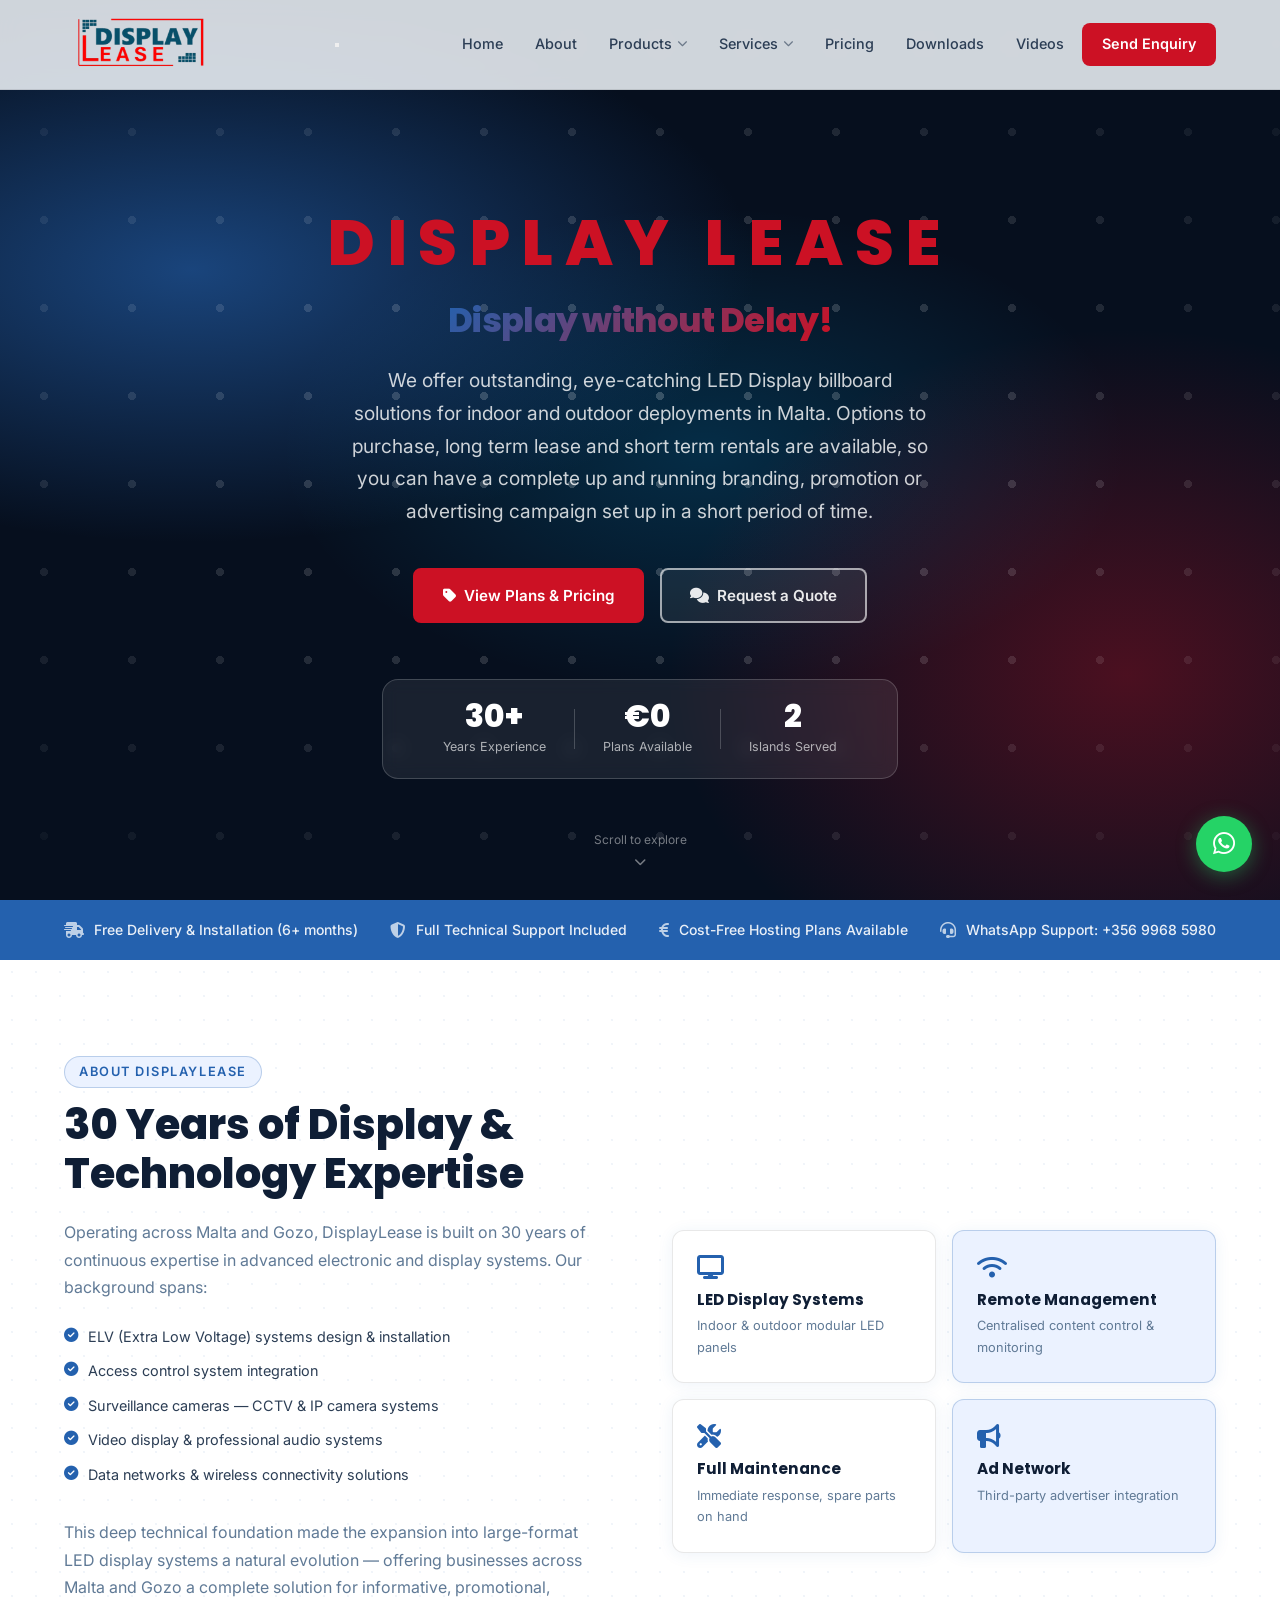
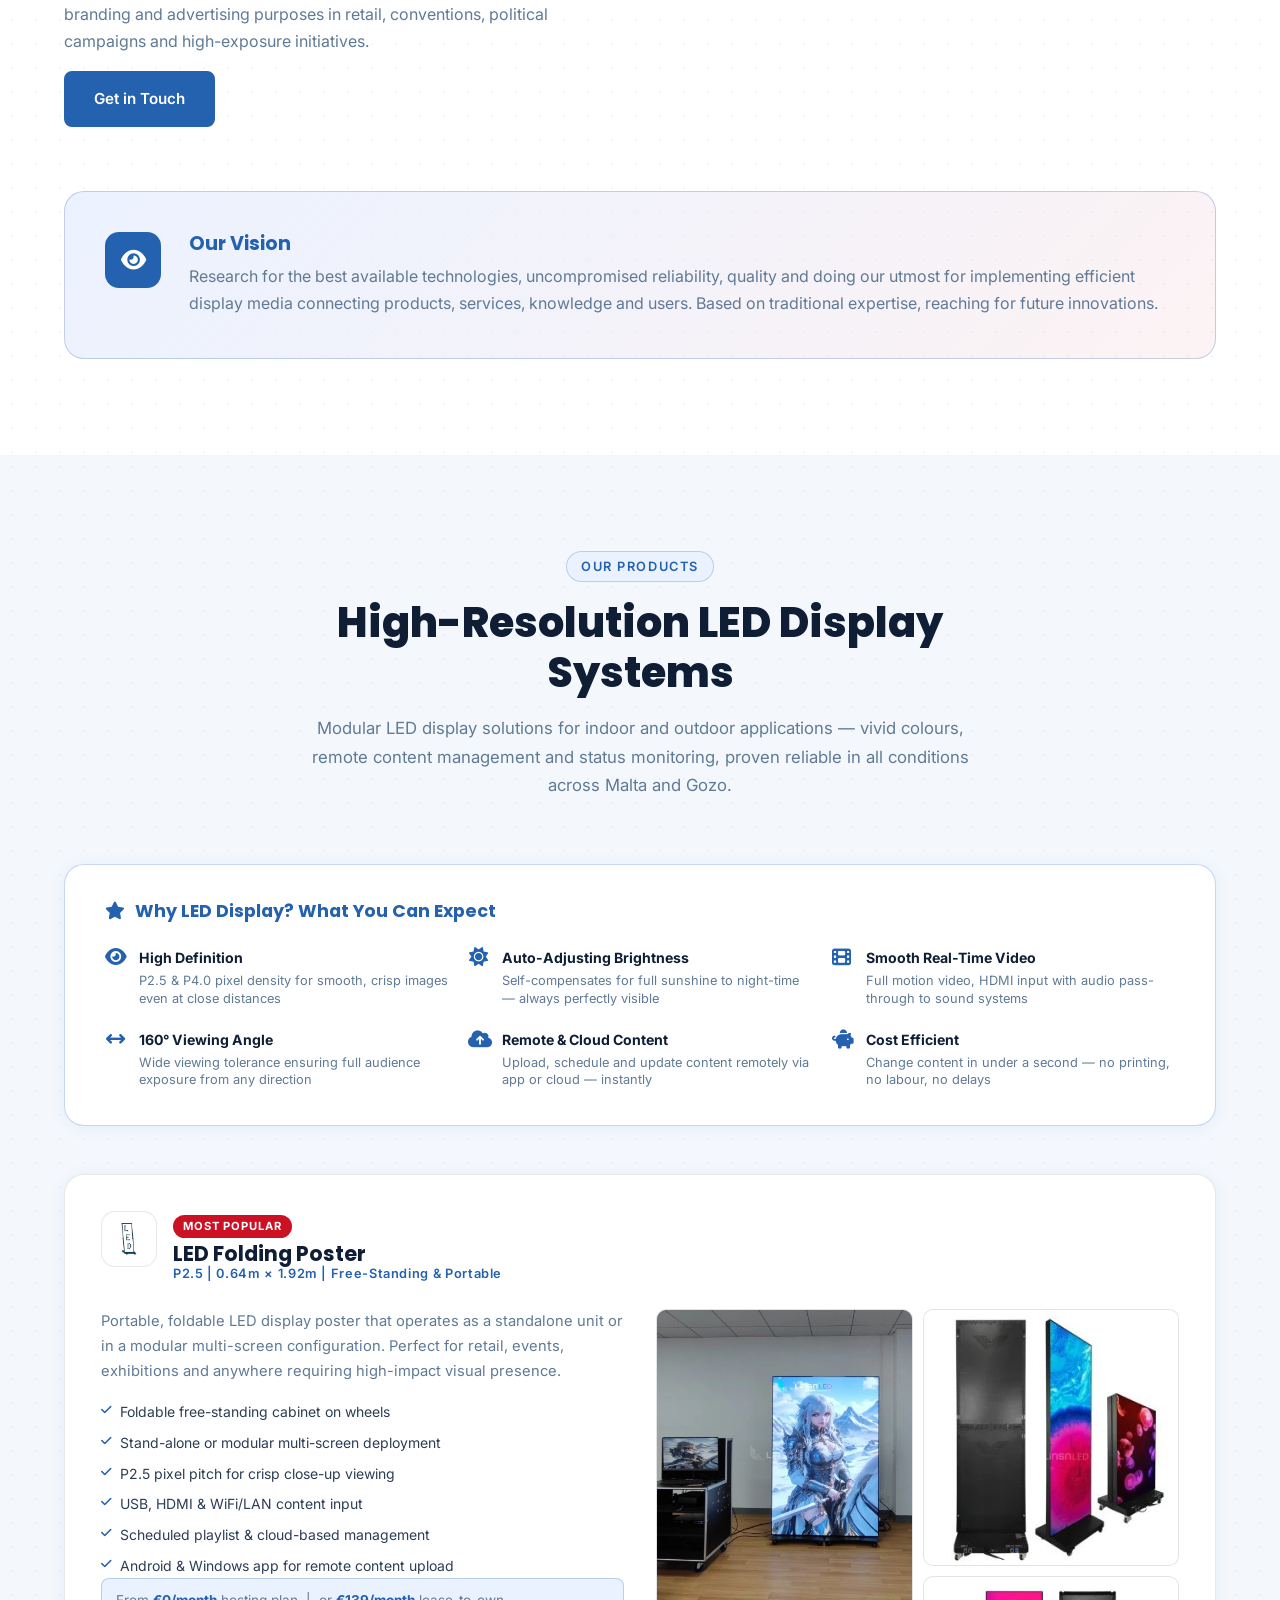
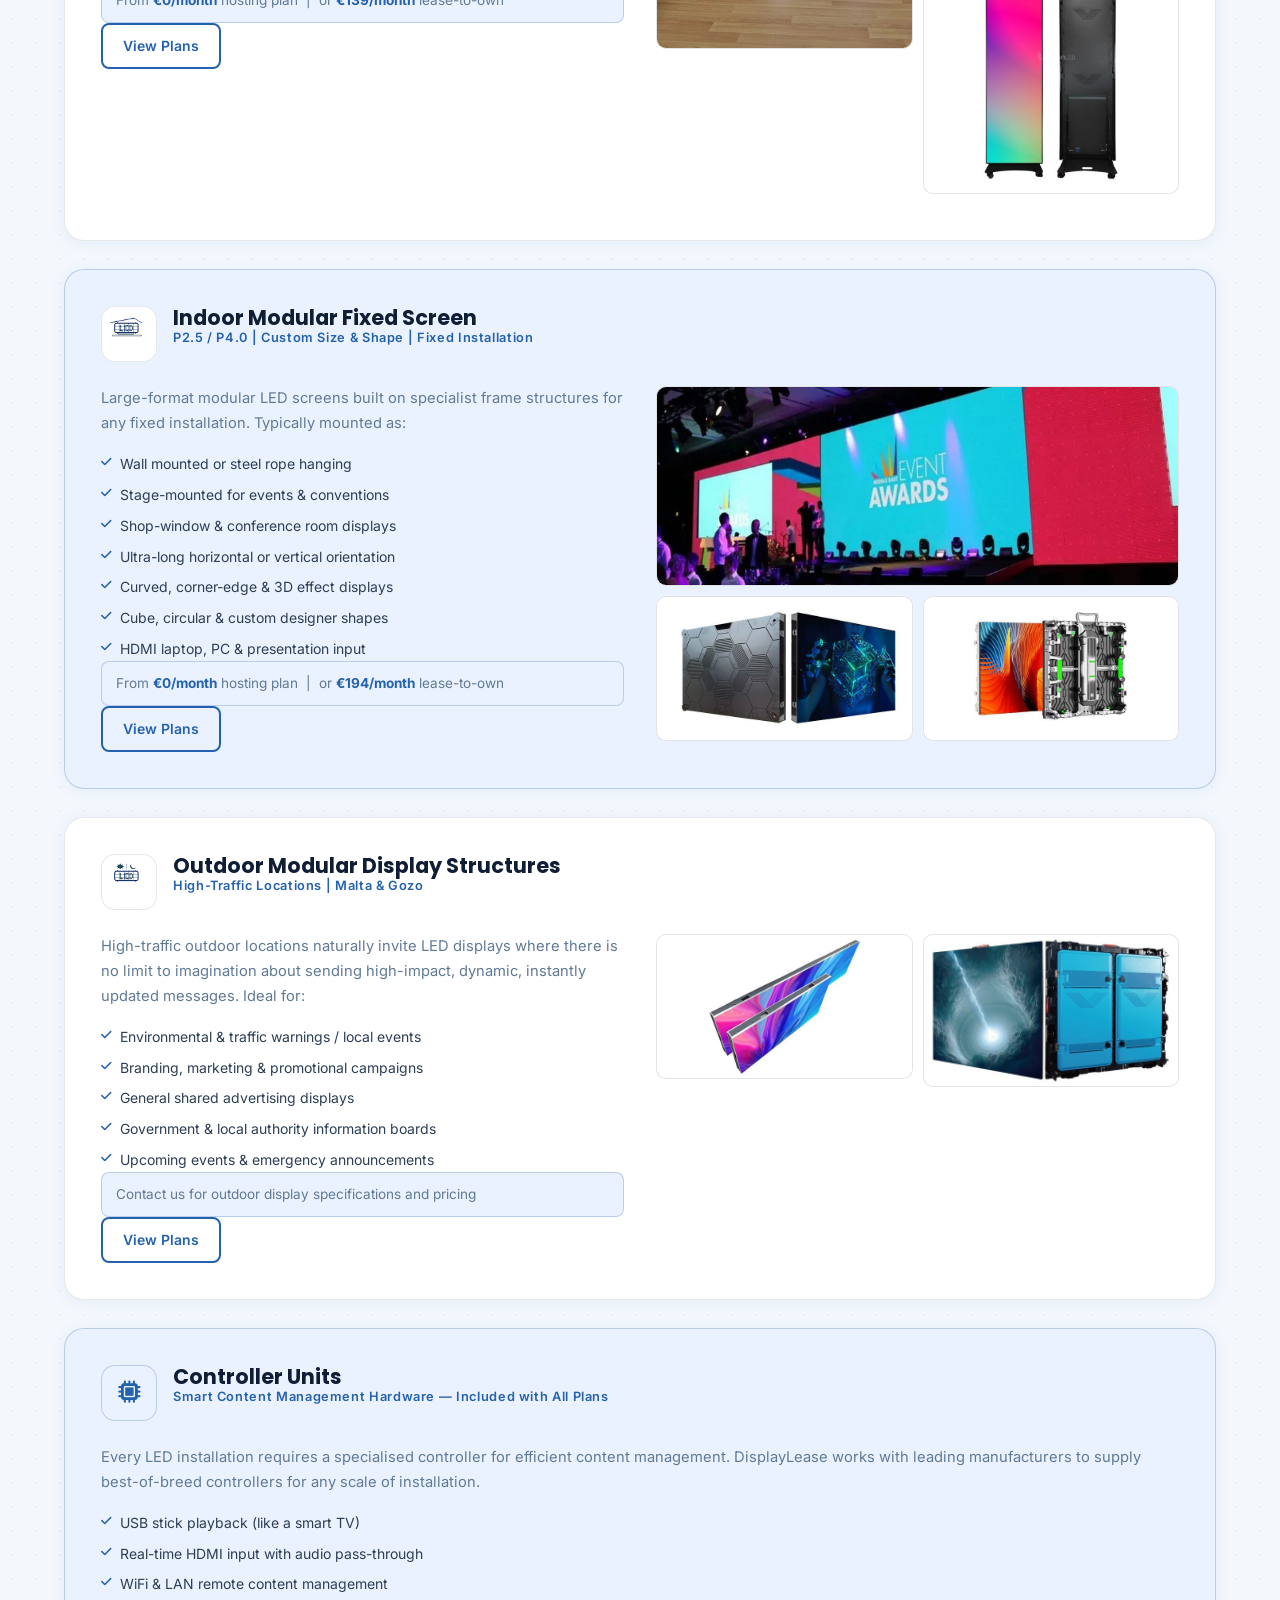
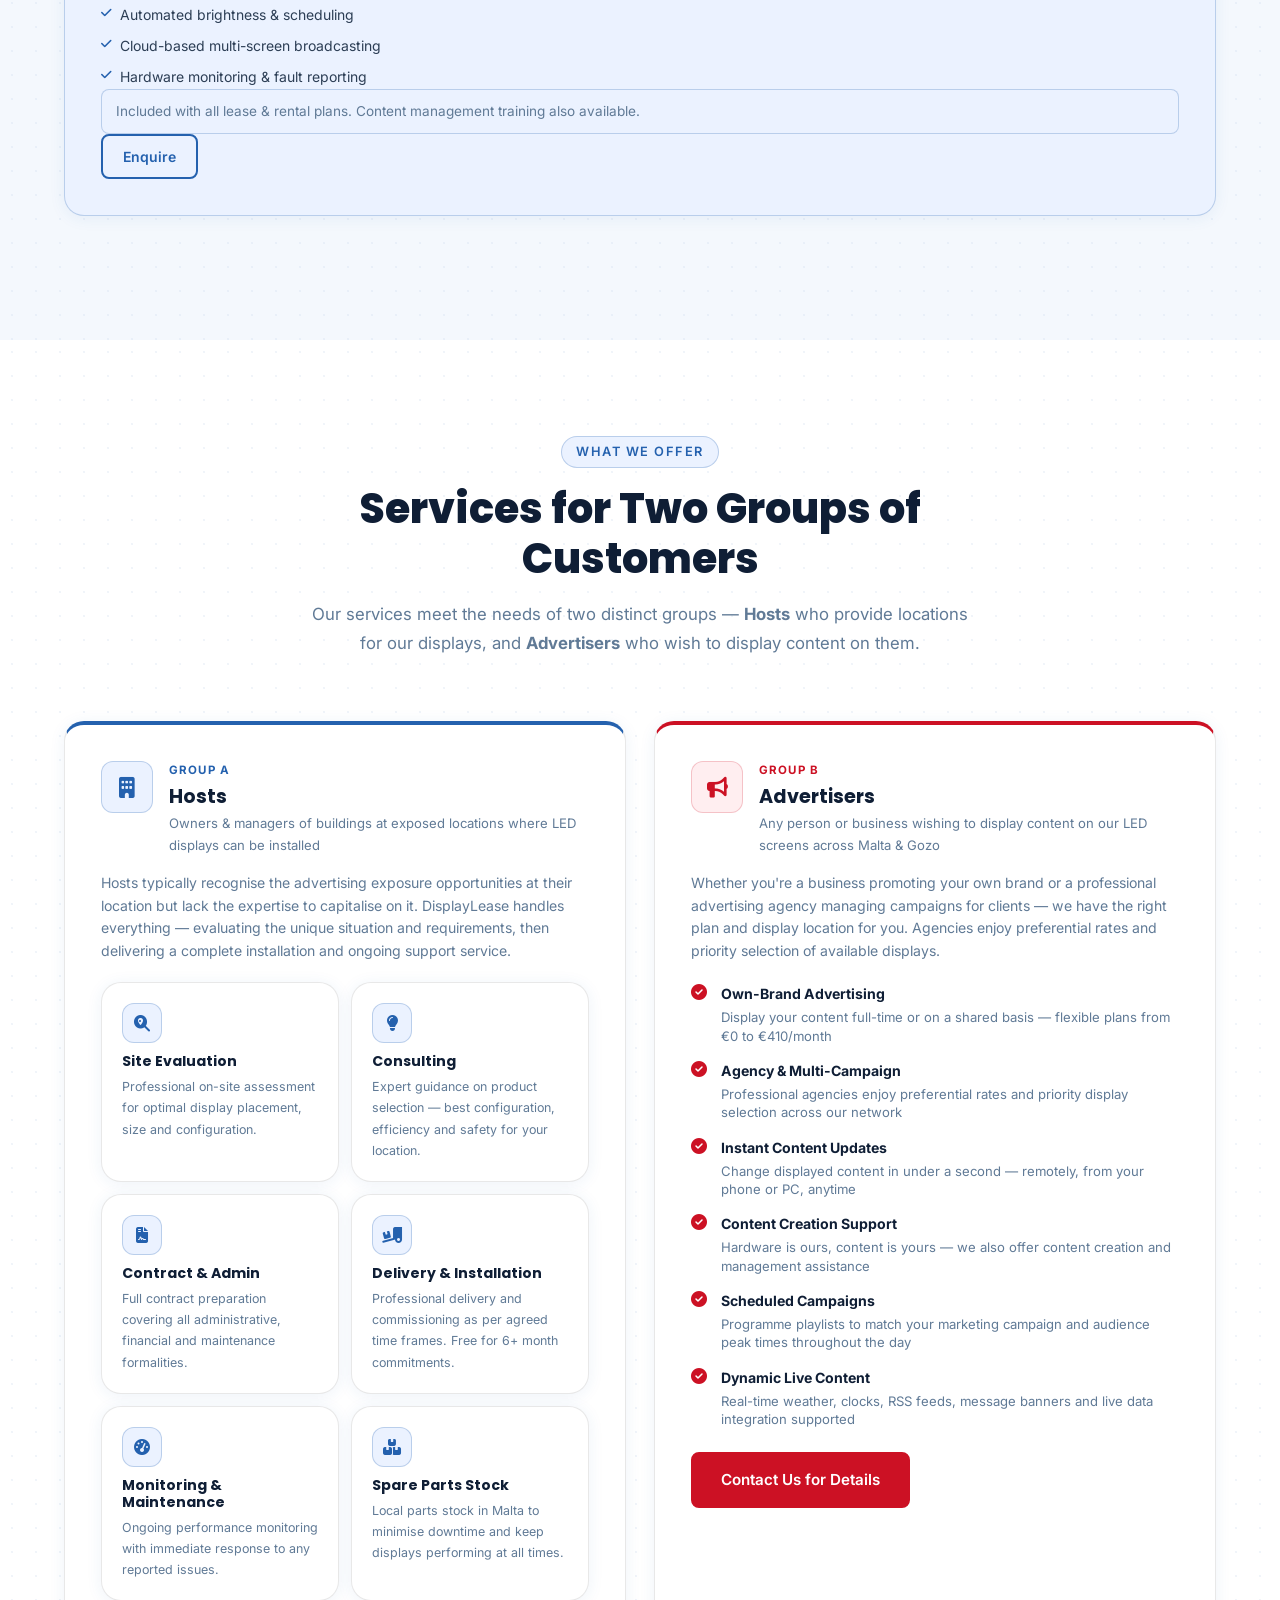
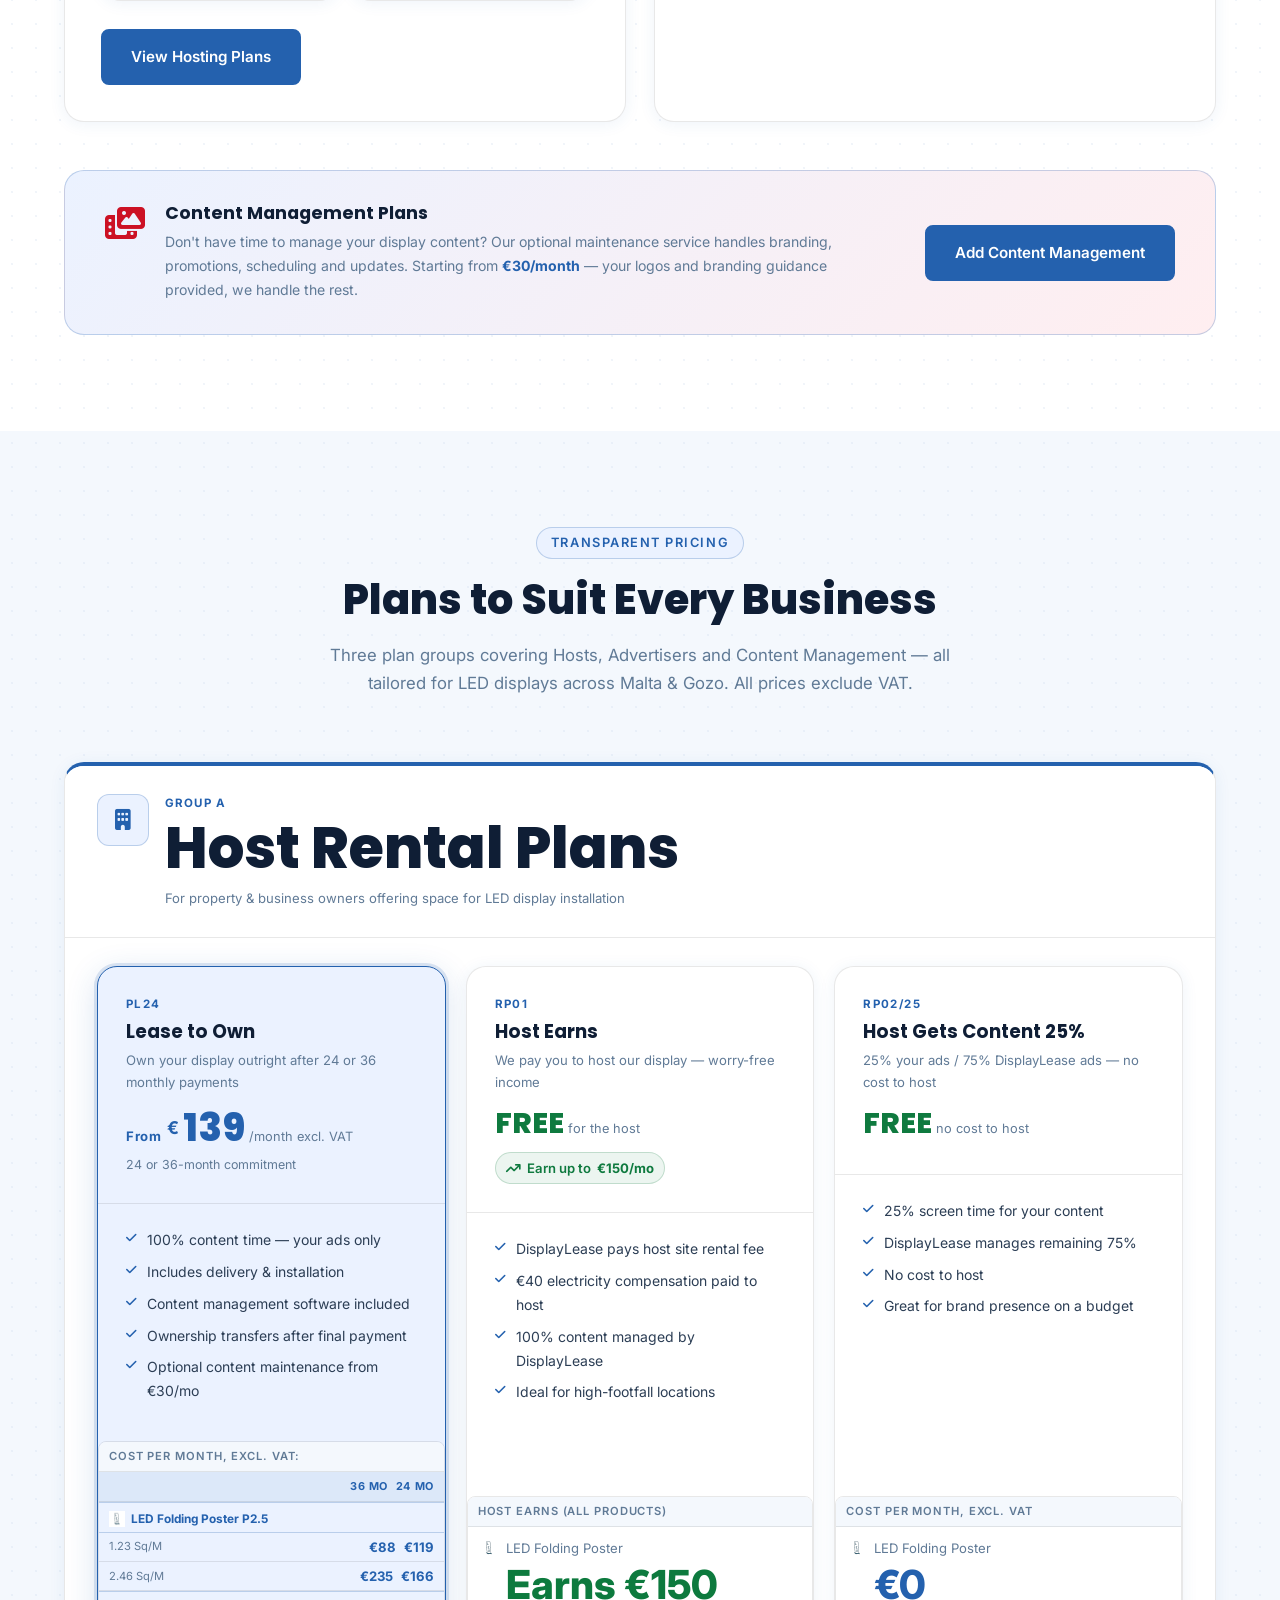
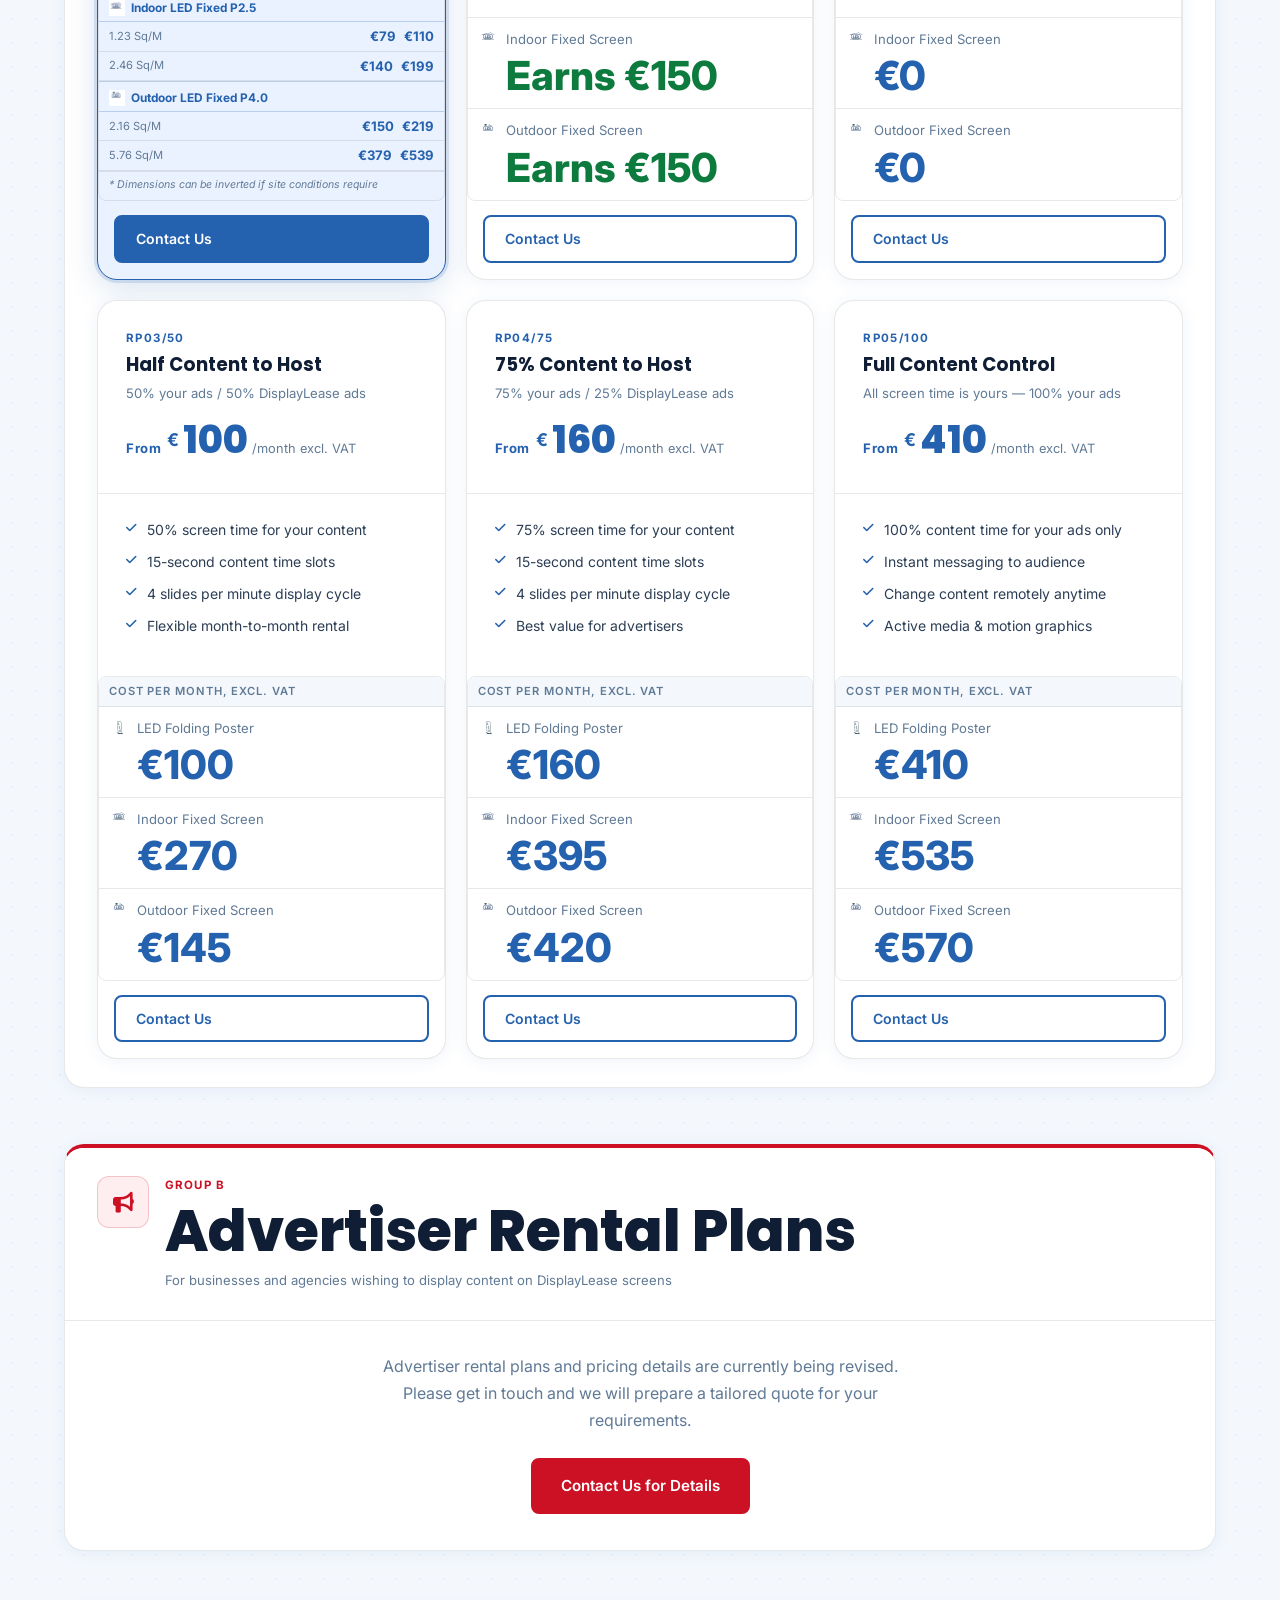
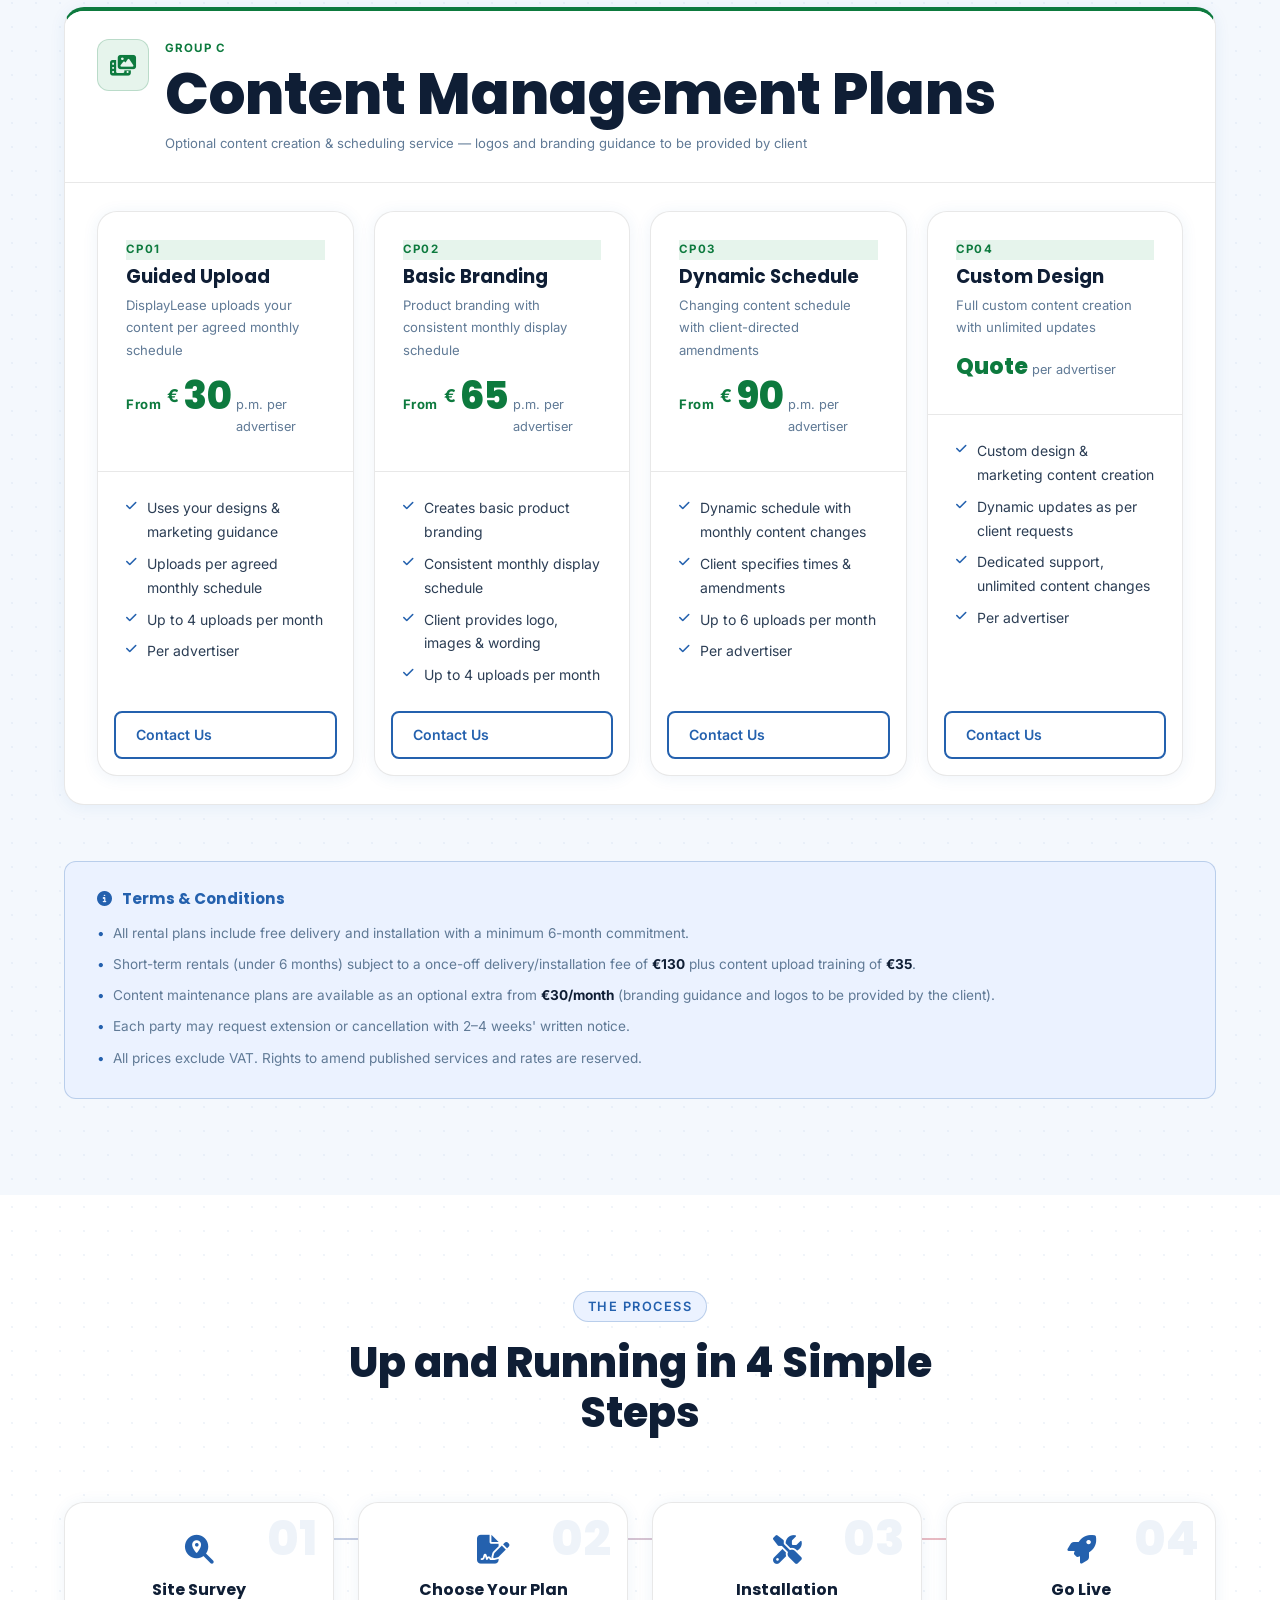
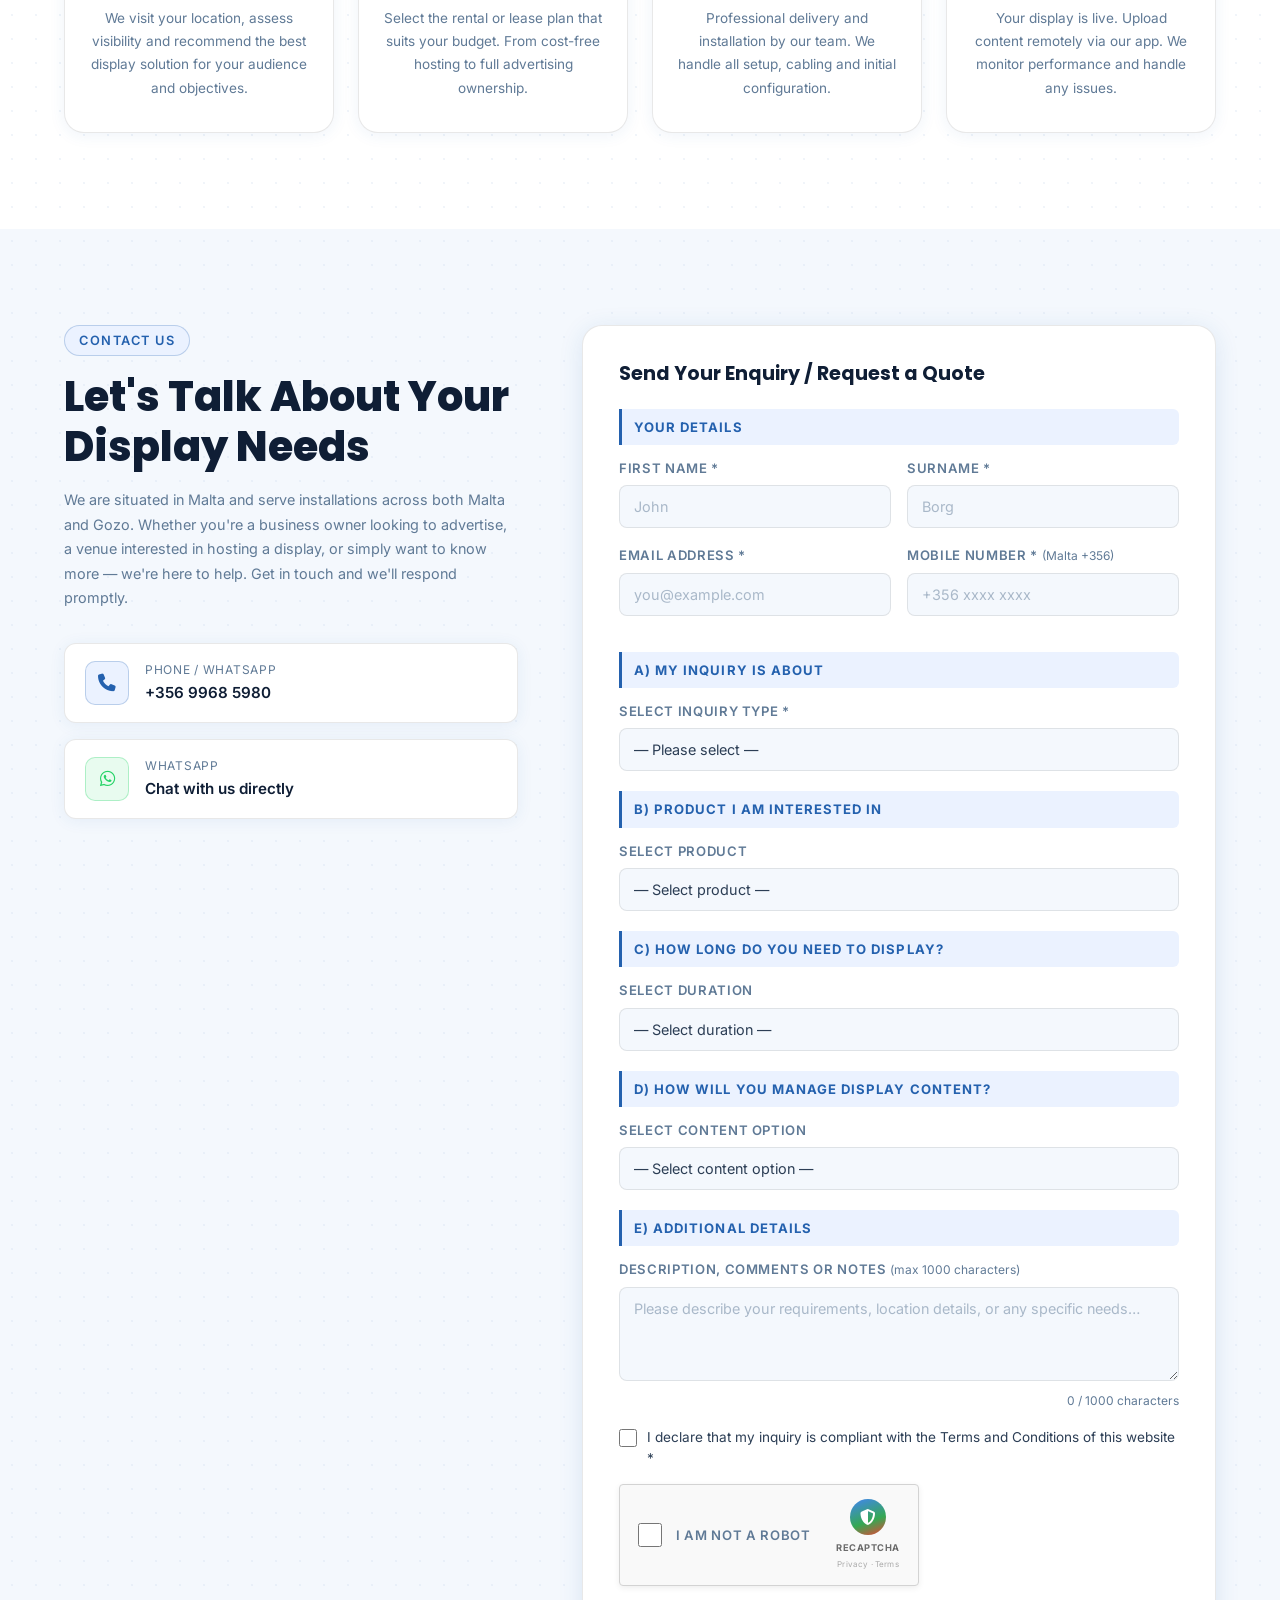
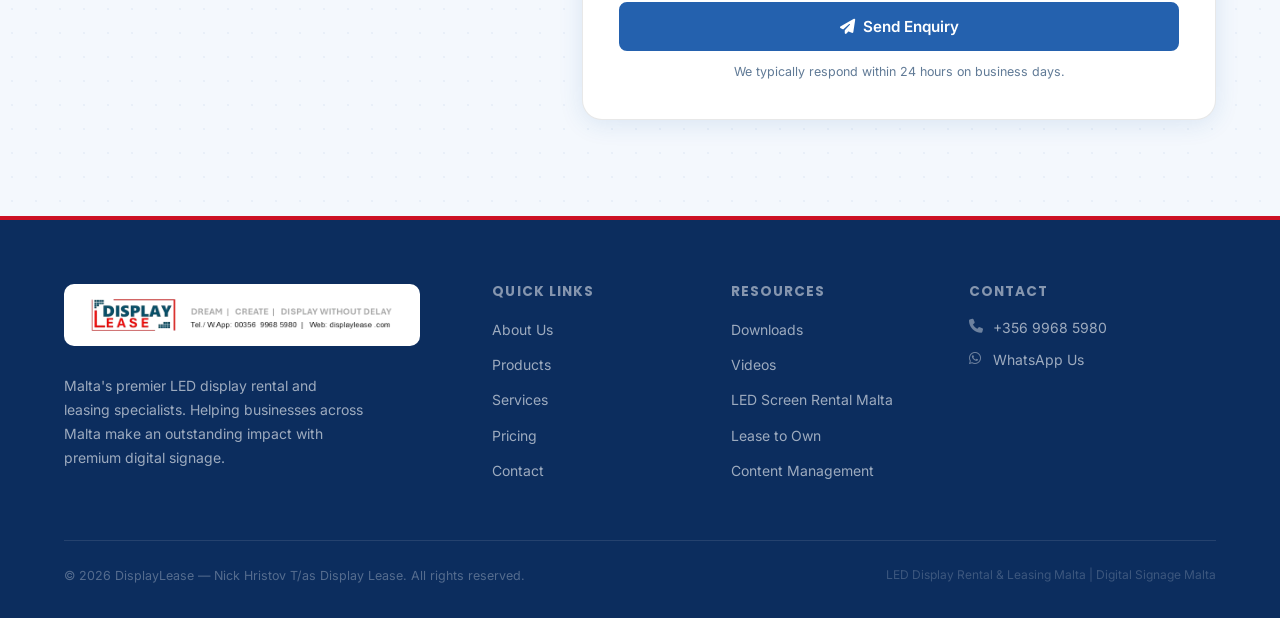
==== index.html @ 04f51b5c "PL24: update description to 24 or 36 monthly payments Co-authored-by: Cursor <cursoragent@cursor.com" ====
﻿<!DOCTYPE html> <html lang="en"> <head> <meta charset="UTF-8" /> <meta name="viewport" content="width=device-width, initial-scale=1.0" /> <title>DisplayLease Malta | LED Display Rental, Leasing &amp; Advertising Solutions</title> <meta name="description" content="Malta's leading LED display rental and leasing company. Rent, lease or own premium indoor and outdoor LED screens for advertising, branding and promotions across Malta. Call +356 9968 5980." /> <meta name="keywords" content="LED display rental Malta, LED screen hire Malta, LED advertising Malta, digital signage Malta, LED billboard Malta, LED screen Malta, advertising screen Malta, LED display lease Malta, indoor LED screen Malta, outdoor LED display Malta, LED poster Malta, digital display Malta, LED panel Malta, Attard Malta display" /> <meta name="author" content="DisplayLease Malta" /> <meta name="robots" content="index, follow" /> <link rel="canonical" href="https://www.displaylease.com/" /> <meta name="geo.region" content="MT" /> <meta name="geo.placename" content="Malta" /> <meta name="geo.position" content="35.8997;14.5147" /> <meta name="ICBM" content="35.8997, 14.5147" /> <meta property="og:type" content="website" /> <meta property="og:url" content="https://www.displaylease.com/" /> <meta property="og:title" content="DisplayLease Malta | LED Display Rental &amp; Advertising" /> <meta property="og:description" content="Rent, lease or own premium LED screens in Malta. Outstanding exposure for your brand or business. Plans from €0/month." /> <meta property="og:image" content="https://www.displaylease.com/images/og-image.jpg" /> <meta property="og:locale" content="en_MT" /> <meta name="twitter:card" content="summary_large_image" /> <meta name="twitter:title" content="DisplayLease Malta | LED Display Rental &amp; Advertising" /> <meta name="twitter:description" content="Rent, lease or own premium LED screens in Malta. Plans from €0/month." /> <script type="application/ld+json">
{
"@context": "https://schema.org",
"@type": "LocalBusiness",
"name": "DisplayLease",
"legalName": "Nick Hristov T/as Display Lease",
"description": "Malta's premier LED display rental, leasing and advertising solutions provider. Specialising in indoor and outdoor LED screens for advertising, branding and promotions.",
"url": "https://www.displaylease.com",
"telephone": "+35699685980",
"email": "info@displaylease.com",
"vatID": "MT25201119",
"areaServed": {
"@type": "Country",
"name": "Malta"
},
"priceRange": "€€",
"openingHours": "Mo-Fr 09:00-18:00",
"sameAs": []
}
</script> <link rel="preconnect" href="https://fonts.googleapis.com" /> <link rel="preconnect" href="https://fonts.gstatic.com" crossorigin /> <link href="https://fonts.googleapis.com/css2?family=Inter:wght@300;400;500;600;700&family=Poppins:wght@600;700;800&display=swap" rel="stylesheet" /> <link rel="stylesheet" href="https://cdnjs.cloudflare.com/ajax/libs/font-awesome/6.5.0/css/all.min.css" /> <link rel="icon" type="image/png" href="images/logo.png" /> <link rel="apple-touch-icon" href="images/logo.png" /> <link rel="stylesheet" href="css/styles.css" /> </head> <body> <header class="site-header" id="header"> <nav class="nav-container"> <a href="#home" class="logo" aria-label="DisplayLease Home"> <img src="images/logo.png" alt="DisplayLease Malta Logo" class="logo-img" onerror="this.style.display='none'; this.nextElementSibling.style.display='flex';" /> <span class="logo-text" style="display:none;"> <span class="logo-primary">Display</span><span class="logo-accent">Lease</span> </span> </a> <button class="nav-toggle" id="navToggle" aria-label="Toggle navigation" aria-expanded="false"> <span></span><span></span><span></span> </button> <ul class="nav-links" id="navLinks"> <li><a href="#home">Home</a></li> <li><a href="#about">About</a></li> <li class="nav-dropdown"> <a href="#products" class="nav-dropdown-toggle">Products <i class="fa-solid fa-chevron-down nav-arrow"></i></a> <ul class="nav-dropdown-menu"> <li><a href="#product-poster"><img src="images/icon-fold-poster.png" alt="" class="nav-product-icon"> LED Fold Posters</a></li> <li><a href="#product-indoor"><img src="images/icon-indoor-display.png" alt="" class="nav-product-icon"> Indoor Modular Displays</a></li> <li><a href="#product-outdoor"><img src="images/icon-outdoor-display.png" alt="" class="nav-product-icon"> Outdoor Modular Displays</a></li> </ul> </li> <li class="nav-dropdown"> <a href="#services" class="nav-dropdown-toggle">Services <i class="fa-solid fa-chevron-down nav-arrow"></i></a> <ul class="nav-dropdown-menu"> <li><a href="#services-hosts"><i class="fa-solid fa-building"></i> For Display Hosts</a></li> <li><a href="#services-advertisers"><i class="fa-solid fa-bullhorn"></i> For Advertisers</a></li> <li><a href="#services-content"><i class="fa-solid fa-photo-film"></i> Display Content</a></li> </ul> </li> <li><a href="#pricing">Pricing</a></li> <li><a href="downloads.html">Downloads</a></li> <li><a href="videos.html">Videos</a></li> <li><a href="#contact" class="nav-cta">Send Enquiry</a></li> </ul> </nav> </header> <section class="hero" id="home"> <div class="hero-bg"> <div class="hero-grid"></div> </div> <div class="container hero-content"> <div class="hero-brand-label">DISPLAY LEASE</div> <h1 class="hero-title"> <span class="gradient-text">Display without Delay!</span> </h1> <p class="hero-subtitle">
We offer outstanding, eye-catching LED Display billboard solutions for indoor and outdoor deployments in Malta.
Options to purchase, long term lease and short term rentals are available, so you can have a complete up and running branding, promotion or advertising campaign set up in a short period of time.
</p> <div class="hero-actions"> <a href="#pricing" class="btn btn-primary"> <i class="fa-solid fa-tag"></i> View Plans &amp; Pricing
</a> <a href="#contact" class="btn btn-outline"> <i class="fa-solid fa-comments"></i> Request a Quote
</a> </div> <div class="hero-stats"> <div class="stat"> <span class="stat-number">30+</span> <span class="stat-label">Years Experience</span> </div> <div class="stat-divider"></div> <div class="stat"> <span class="stat-number">€0</span> <span class="stat-label">Plans Available</span> </div> <div class="stat-divider"></div> <div class="stat"> <span class="stat-number">2</span> <span class="stat-label">Islands Served</span> </div> </div> </div> <div class="hero-scroll-hint"> <span>Scroll to explore</span> <i class="fa-solid fa-chevron-down"></i> </div> </section> <div class="value-strip"> <div class="container value-strip-inner"> <div class="value-item"> <i class="fa-solid fa-truck-fast"></i> <span>Free Delivery &amp; Installation (6+ months)</span> </div> <div class="value-item"> <i class="fa-solid fa-shield-halved"></i> <span>Full Technical Support Included</span> </div> <div class="value-item"> <i class="fa-solid fa-euro-sign"></i> <span>Cost-Free Hosting Plans Available</span> </div> <div class="value-item"> <i class="fa-solid fa-headset"></i> <span>WhatsApp Support: +356 9968 5980</span> </div> </div> </div> <section class="section" id="about"> <div class="container"> <div class="about-grid"> <div class="about-text" data-animate> <div class="section-label">About DisplayLease</div> <h2 class="section-title">30 Years of Display &amp; Technology Expertise</h2> <p>
Operating across Malta and Gozo, DisplayLease is built on 30 years of continuous expertise in advanced electronic and display systems. Our background spans:
</p> <div class="about-highlights"> <div class="highlight"> <i class="fa-solid fa-circle-check"></i> <span>ELV (Extra Low Voltage) systems design &amp; installation</span> </div> <div class="highlight"> <i class="fa-solid fa-circle-check"></i> <span>Access control system integration</span> </div> <div class="highlight"> <i class="fa-solid fa-circle-check"></i> <span>Surveillance cameras — CCTV &amp; IP camera systems</span> </div> <div class="highlight"> <i class="fa-solid fa-circle-check"></i> <span>Video display &amp; professional audio systems</span> </div> <div class="highlight"> <i class="fa-solid fa-circle-check"></i> <span>Data networks &amp; wireless connectivity solutions</span> </div> </div> <p>
This deep technical foundation made the expansion into large-format LED display systems a natural evolution — offering businesses across Malta and Gozo a complete solution for informative, promotional, branding and advertising purposes in retail, conventions, political campaigns and high-exposure initiatives.
</p> <a href="#contact" class="btn btn-primary">Get in Touch</a> </div> <div class="about-visual" data-animate> <div class="about-card-grid"> <div class="mini-card"> <i class="fa-solid fa-display"></i> <h4>LED Display Systems</h4> <p>Indoor &amp; outdoor modular LED panels</p> </div> <div class="mini-card accent"> <i class="fa-solid fa-wifi"></i> <h4>Remote Management</h4> <p>Centralised content control &amp; monitoring</p> </div> <div class="mini-card"> <i class="fa-solid fa-screwdriver-wrench"></i> <h4>Full Maintenance</h4> <p>Immediate response, spare parts on hand</p> </div> <div class="mini-card accent"> <i class="fa-solid fa-bullhorn"></i> <h4>Ad Network</h4> <p>Third-party advertiser integration</p> </div> </div> </div> </div> <div class="vision-block" data-animate> <div class="vision-icon"><i class="fa-solid fa-eye"></i></div> <div class="vision-text"> <h3>Our Vision</h3> <p>Research for the best available technologies, uncompromised reliability, quality and doing our utmost for implementing efficient display media connecting products, services, knowledge and users. Based on traditional expertise, reaching for future innovations.</p> </div> </div> </div> </section> <section class="section section-dark" id="products"> <div class="container"> <div class="section-header" data-animate> <div class="section-label">Our Products</div> <h2 class="section-title">High-Resolution LED Display Systems</h2> <p class="section-desc">
Modular LED display solutions for indoor and outdoor applications — vivid colours, remote content management and status monitoring, proven reliable in all conditions across Malta and Gozo.
</p> </div> <div class="why-led-block" data-animate> <h3 class="why-led-title"><i class="fa-solid fa-star"></i> Why LED Display? What You Can Expect</h3> <div class="why-led-grid"> <div class="why-led-item"> <i class="fa-solid fa-eye"></i> <div> <strong>High Definition</strong> <span>P2.5 &amp; P4.0 pixel density for smooth, crisp images even at close distances</span> </div> </div> <div class="why-led-item"> <i class="fa-solid fa-sun"></i> <div> <strong>Auto-Adjusting Brightness</strong> <span>Self-compensates for full sunshine to night-time — always perfectly visible</span> </div> </div> <div class="why-led-item"> <i class="fa-solid fa-film"></i> <div> <strong>Smooth Real-Time Video</strong> <span>Full motion video, HDMI input with audio pass-through to sound systems</span> </div> </div> <div class="why-led-item"> <i class="fa-solid fa-arrows-left-right"></i> <div> <strong>160° Viewing Angle</strong> <span>Wide viewing tolerance ensuring full audience exposure from any direction</span> </div> </div> <div class="why-led-item"> <i class="fa-solid fa-cloud-arrow-up"></i> <div> <strong>Remote &amp; Cloud Content</strong> <span>Upload, schedule and update content remotely via app or cloud — instantly</span> </div> </div> <div class="why-led-item"> <i class="fa-solid fa-piggy-bank"></i> <div> <strong>Cost Efficient</strong> <span>Change content in under a second — no printing, no labour, no delays</span> </div> </div> </div> </div> <div class="product-showcase" id="product-poster" data-animate> <div class="product-showcase-header"> <div class="product-icon product-icon-img"><img src="images/icon-fold-poster.png" alt="LED Fold Poster" class="product-icon-image"></div> <div> <div class="product-badge-inline">Most Popular</div> <h3>LED Folding Poster</h3> <p class="product-spec">P2.5 | 0.64m × 1.92m | Free-Standing &amp; Portable</p> </div> </div> <div class="product-showcase-grid"> <div class="product-showcase-text"> <p>Portable, foldable LED display poster that operates as a standalone unit or in a modular multi-screen configuration. Perfect for retail, events, exhibitions and anywhere requiring high-impact visual presence.</p> <ul class="product-features"> <li><i class="fa-solid fa-check"></i> Foldable free-standing cabinet on wheels</li> <li><i class="fa-solid fa-check"></i> Stand-alone or modular multi-screen deployment</li> <li><i class="fa-solid fa-check"></i> P2.5 pixel pitch for crisp close-up viewing</li> <li><i class="fa-solid fa-check"></i> USB, HDMI &amp; WiFi/LAN content input</li> <li><i class="fa-solid fa-check"></i> Scheduled playlist &amp; cloud-based management</li> <li><i class="fa-solid fa-check"></i> Android &amp; Windows app for remote content upload</li> </ul> <div class="product-price-hint">
From <strong>€0/month</strong> hosting plan &nbsp;|&nbsp; or <strong>€139/month</strong> lease-to-own
</div> <a href="#pricing-poster" class="btn btn-outline btn-sm">View Plans</a> </div> <div class="product-img-gallery"> <img src="images/displays/image2.jpg" alt="LED Folding Poster in use with controller" class="gallery-img gallery-img-tall" loading="lazy" /> <div class="gallery-col"> <img src="images/displays/image3.jpg" alt="LED Folding Poster product views" class="gallery-img" loading="lazy" /> <img src="images/displays/image4.jpg" alt="LED Folding Poster front and back" class="gallery-img" loading="lazy" /> </div> </div> </div> </div> <div class="product-showcase product-showcase-alt" id="product-indoor" data-animate> <div class="product-showcase-header"> <div class="product-icon product-icon-img"><img src="images/icon-indoor-display.png" alt="Indoor Modular Display" class="product-icon-image"></div> <div> <h3>Indoor Modular Fixed Screen</h3> <p class="product-spec">P2.5 / P4.0 | Custom Size &amp; Shape | Fixed Installation</p> </div> </div> <div class="product-showcase-grid product-showcase-grid-rev"> <div class="product-img-gallery product-img-gallery-grid"> <img src="images/displays/image11.jpg" alt="Large indoor LED screen at event" class="gallery-img gallery-img-wide" loading="lazy" /> <img src="images/displays/image6.jpg" alt="LED panel module front and back" class="gallery-img" loading="lazy" /> <img src="images/displays/image8.jpg" alt="LED panel module internal structure" class="gallery-img" loading="lazy" /> </div> <div class="product-showcase-text"> <p>Large-format modular LED screens built on specialist frame structures for any fixed installation. Typically mounted as:</p> <ul class="product-features"> <li><i class="fa-solid fa-check"></i> Wall mounted or steel rope hanging</li> <li><i class="fa-solid fa-check"></i> Stage-mounted for events &amp; conventions</li> <li><i class="fa-solid fa-check"></i> Shop-window &amp; conference room displays</li> <li><i class="fa-solid fa-check"></i> Ultra-long horizontal or vertical orientation</li> <li><i class="fa-solid fa-check"></i> Curved, corner-edge &amp; 3D effect displays</li> <li><i class="fa-solid fa-check"></i> Cube, circular &amp; custom designer shapes</li> <li><i class="fa-solid fa-check"></i> HDMI laptop, PC &amp; presentation input</li> </ul> <div class="product-price-hint">
From <strong>€0/month</strong> hosting plan &nbsp;|&nbsp; or <strong>€194/month</strong> lease-to-own
</div> <a href="#pricing-indoor" class="btn btn-outline btn-sm">View Plans</a> </div> </div> </div> <div class="product-showcase" id="product-outdoor" data-animate> <div class="product-showcase-header"> <div class="product-icon product-icon-img"><img src="images/icon-outdoor-display.png" alt="Outdoor Modular Display" class="product-icon-image"></div> <div> <h3>Outdoor Modular Display Structures</h3> <p class="product-spec">High-Traffic Locations | Malta &amp; Gozo</p> </div> </div> <div class="product-showcase-grid"> <div class="product-showcase-text"> <p>High-traffic outdoor locations naturally invite LED displays where there is no limit to imagination about sending high-impact, dynamic, instantly updated messages. Ideal for:</p> <ul class="product-features"> <li><i class="fa-solid fa-check"></i> Environmental &amp; traffic warnings / local events</li> <li><i class="fa-solid fa-check"></i> Branding, marketing &amp; promotional campaigns</li> <li><i class="fa-solid fa-check"></i> General shared advertising displays</li> <li><i class="fa-solid fa-check"></i> Government &amp; local authority information boards</li> <li><i class="fa-solid fa-check"></i> Upcoming events &amp; emergency announcements</li> </ul> <div class="product-price-hint">Contact us for outdoor display specifications and pricing</div> <a href="#pricing-outdoor" class="btn btn-outline btn-sm">View Plans</a> </div> <div class="product-img-gallery product-img-gallery-grid"> <img src="images/displays/image5.jpg" alt="LED panel modules" class="gallery-img" loading="lazy" /> <img src="images/displays/image7.jpg" alt="LED panel module detail" class="gallery-img" loading="lazy" /> </div> </div> </div> <div class="product-showcase product-showcase-alt" data-animate> <div class="product-showcase-header"> <div class="product-icon"><i class="fa-solid fa-microchip"></i></div> <div> <h3>Controller Units</h3> <p class="product-spec">Smart Content Management Hardware — Included with All Plans</p> </div> </div> <div class="product-showcase-grid product-showcase-full"> <div class="product-showcase-text"> <p>Every LED installation requires a specialised controller for efficient content management. DisplayLease works with leading manufacturers to supply best-of-breed controllers for any scale of installation.</p> <ul class="product-features"> <li><i class="fa-solid fa-check"></i> USB stick playback (like a smart TV)</li> <li><i class="fa-solid fa-check"></i> Real-time HDMI input with audio pass-through</li> <li><i class="fa-solid fa-check"></i> WiFi &amp; LAN remote content management</li> <li><i class="fa-solid fa-check"></i> Automated brightness &amp; scheduling</li> <li><i class="fa-solid fa-check"></i> Cloud-based multi-screen broadcasting</li> <li><i class="fa-solid fa-check"></i> Hardware monitoring &amp; fault reporting</li> </ul> <div class="product-price-hint">Included with all lease &amp; rental plans. Content management training also available.</div> <a href="#contact" class="btn btn-outline btn-sm">Enquire</a> </div> </div> </div> </div> </section> <section class="section" id="services"> <div class="container"> <div class="section-header" data-animate> <div class="section-label">What We Offer</div> <h2 class="section-title">Services for Two Groups of Customers</h2> <p class="section-desc">
Our services meet the needs of two distinct groups — <strong>Hosts</strong> who provide locations for our displays, and <strong>Advertisers</strong> who wish to display content on them.
</p> </div> <div class="services-two-col" data-animate> <div class="services-group services-group-host" id="services-hosts"> <div class="services-group-header"> <div class="services-group-icon"><i class="fa-solid fa-building"></i></div> <div> <div class="services-group-label">Group A</div> <h3>Hosts</h3> <p>Owners &amp; managers of buildings at exposed locations where LED displays can be installed</p> </div> </div> <p class="services-group-desc">
Hosts typically recognise the advertising exposure opportunities at their location but lack the expertise to capitalise on it. DisplayLease handles everything — evaluating the unique situation and requirements, then delivering a complete installation and ongoing support service.
</p> <div class="services-grid services-grid-tight"> <div class="service-card"> <div class="service-icon"><i class="fa-solid fa-magnifying-glass-location"></i></div> <h3>Site Evaluation</h3> <p>Professional on-site assessment for optimal display placement, size and configuration.</p> </div> <div class="service-card"> <div class="service-icon"><i class="fa-solid fa-lightbulb"></i></div> <h3>Consulting</h3> <p>Expert guidance on product selection — best configuration, efficiency and safety for your location.</p> </div> <div class="service-card"> <div class="service-icon"><i class="fa-solid fa-file-contract"></i></div> <h3>Contract &amp; Admin</h3> <p>Full contract preparation covering all administrative, financial and maintenance formalities.</p> </div> <div class="service-card"> <div class="service-icon"><i class="fa-solid fa-truck-ramp-box"></i></div> <h3>Delivery &amp; Installation</h3> <p>Professional delivery and commissioning as per agreed time frames. Free for 6+ month commitments.</p> </div> <div class="service-card"> <div class="service-icon"><i class="fa-solid fa-gauge-high"></i></div> <h3>Monitoring &amp; Maintenance</h3> <p>Ongoing performance monitoring with immediate response to any reported issues.</p> </div> <div class="service-card"> <div class="service-icon"><i class="fa-solid fa-boxes-stacked"></i></div> <h3>Spare Parts Stock</h3> <p>Local parts stock in Malta to minimise downtime and keep displays performing at all times.</p> </div> </div> <a href="#pricing" class="btn btn-primary" style="margin-top:8px;">View Hosting Plans</a> </div> <div class="services-group services-group-advertiser" id="services-advertisers"> <div class="services-group-header"> <div class="services-group-icon services-group-icon-accent"><i class="fa-solid fa-bullhorn"></i></div> <div> <div class="services-group-label services-group-label-accent">Group B</div> <h3>Advertisers</h3> <p>Any person or business wishing to display content on our LED screens across Malta &amp; Gozo</p> </div> </div> <p class="services-group-desc">
Whether you're a business promoting your own brand or a professional advertising agency managing campaigns for clients — we have the right plan and display location for you. Agencies enjoy preferential rates and priority selection of available displays.
</p> <div class="advertiser-features"> <div class="adv-feature"> <i class="fa-solid fa-check-circle"></i> <div> <strong>Own-Brand Advertising</strong> <span>Display your content full-time or on a shared basis — flexible plans from €0 to €410/month</span> </div> </div> <div class="adv-feature"> <i class="fa-solid fa-check-circle"></i> <div> <strong>Agency &amp; Multi-Campaign</strong> <span>Professional agencies enjoy preferential rates and priority display selection across our network</span> </div> </div> <div class="adv-feature"> <i class="fa-solid fa-check-circle"></i> <div> <strong>Instant Content Updates</strong> <span>Change displayed content in under a second — remotely, from your phone or PC, anytime</span> </div> </div> <div class="adv-feature"> <i class="fa-solid fa-check-circle"></i> <div> <strong>Content Creation Support</strong> <span>Hardware is ours, content is yours — we also offer content creation and management assistance</span> </div> </div> <div class="adv-feature"> <i class="fa-solid fa-check-circle"></i> <div> <strong>Scheduled Campaigns</strong> <span>Programme playlists to match your marketing campaign and audience peak times throughout the day</span> </div> </div> <div class="adv-feature"> <i class="fa-solid fa-check-circle"></i> <div> <strong>Dynamic Live Content</strong> <span>Real-time weather, clocks, RSS feeds, message banners and live data integration supported</span> </div> </div> </div> <a href="#contact" class="btn btn-accent" style="margin-top:24px;">Contact Us for Details</a> </div> </div> <div class="addon-block" id="services-content" data-animate> <div class="addon-content"> <i class="fa-solid fa-photo-film"></i> <div> <h3>Content Management Plans</h3> <p>Don't have time to manage your display content? Our optional maintenance service handles branding, promotions, scheduling and updates. Starting from <strong>€30/month</strong> — your logos and branding guidance provided, we handle the rest.</p> </div> </div> <a href="#contact" class="btn btn-primary">Add Content Management</a> </div> </div> </section> <section class="section section-dark" id="pricing">
<div class="container">
<div class="section-header" data-animate>
<div class="section-label">Transparent Pricing</div>
<h2 class="section-title">Plans to Suit Every Business</h2>
<p class="section-desc">Three plan groups covering Hosts, Advertisers and Content Management — all tailored for LED displays across Malta &amp; Gozo. All prices exclude VAT.</p>
</div>
<span id="pricing-poster"></span><span id="pricing-indoor"></span><span id="pricing-outdoor"></span>
<div class="pricing-group pricing-group-host" id="pricing-host">
<div class="pricing-group-header" data-animate>
<div class="pricing-group-icon"><i class="fa-solid fa-building"></i></div>
<div>
<div class="pricing-group-label">Group A</div>
<h3>Host Rental Plans</h3>
<p>For property &amp; business owners offering space for LED display installation</p>
</div>
</div>
<div class="pricing-group-body">
<div class="pricing-cards-row three-col">
<div class="pricing-card featured" data-animate>
<div class="pricing-card-header">
<div class="plan-code">PL24</div>
<h3>Lease to Own</h3>
<p class="plan-desc">Own your display outright after 24 or 36 monthly payments</p>
<div class="plan-price"><span class="price-from">From </span><span class="price-currency">&euro;</span><span class="price-amount">139</span><span class="price-period">/month excl. VAT</span></div>
<div class="plan-duration">24 or 36-month commitment</div>
</div>
<ul class="plan-features">
<li><i class="fa-solid fa-check"></i> 100% content time &mdash; your ads only</li>
<li><i class="fa-solid fa-check"></i> Includes delivery &amp; installation</li>
<li><i class="fa-solid fa-check"></i> Content management software included</li>
<li><i class="fa-solid fa-check"></i> Ownership transfers after final payment</li>
<li><i class="fa-solid fa-check"></i> Optional content maintenance from &euro;30/mo</li>
</ul>
<div class="plan-product-prices pl24-prices">
<div class="ppp-header">Cost Per Month, excl. VAT:</div>
<div class="pl24-terms-row"><span></span><span class="pl24-term">36 mo</span><span class="pl24-term">24 mo</span></div>
<div class="pl24-prod-head"><img src="images/icon-fold-poster.png" class="ppp-icon" alt="Folding Poster"><span>LED Folding Poster P2.5</span></div>
<div class="pl24-size-row"><span class="pl24-dim">1.23 Sq/M</span><span class="pl24-p">&euro;88</span><span class="pl24-p">&euro;119</span></div>
<div class="pl24-size-row"><span class="pl24-dim">2.46 Sq/M</span><span class="pl24-p">&euro;235</span><span class="pl24-p">&euro;166</span></div>
<div class="pl24-prod-head"><img src="images/icon-indoor-display.png" class="ppp-icon" alt="Indoor Screen"><span>Indoor LED Fixed P2.5</span></div>
<div class="pl24-size-row"><span class="pl24-dim">1.23 Sq/M</span><span class="pl24-p">&euro;79</span><span class="pl24-p">&euro;110</span></div>
<div class="pl24-size-row"><span class="pl24-dim">2.46 Sq/M</span><span class="pl24-p">&euro;140</span><span class="pl24-p">&euro;199</span></div>
<div class="pl24-prod-head"><img src="images/icon-outdoor-display.png" class="ppp-icon" alt="Outdoor Screen"><span>Outdoor LED Fixed P4.0</span></div>
<div class="pl24-size-row"><span class="pl24-dim">2.16 Sq/M</span><span class="pl24-p">&euro;150</span><span class="pl24-p">&euro;219</span></div>
<div class="pl24-size-row"><span class="pl24-dim">5.76 Sq/M</span><span class="pl24-p">&euro;379</span><span class="pl24-p">&euro;539</span></div>
<div class="pl24-remark">* Dimensions can be inverted if site conditions require</div>
</div>
<a href="#contact" class="btn btn-primary btn-block">Contact Us</a>
</div>
<div class="pricing-card" data-animate>
<div class="pricing-card-header">
<div class="plan-code">RP01</div>
<h3>Host Earns</h3>
<p class="plan-desc">We pay you to host our display &mdash; worry-free income</p>
<div class="plan-price"><span class="price-amount free">FREE</span><span class="price-period">for the host</span></div>
<div class="earning-badge"><i class="fa-solid fa-arrow-trend-up"></i> Earn up to <strong>&euro;150/mo</strong></div>
</div>
<ul class="plan-features">
<li><i class="fa-solid fa-check"></i> DisplayLease pays host site rental fee</li>
<li><i class="fa-solid fa-check"></i> &euro;40 electricity compensation paid to host</li>
<li><i class="fa-solid fa-check"></i> 100% content managed by DisplayLease</li>
<li><i class="fa-solid fa-check"></i> Ideal for high-footfall locations</li>
</ul>
<div class="plan-product-prices">
<div class="ppp-header">Host Earns (all products)</div>
<div class="ppp-row"><img src="images/icon-fold-poster.png" class="ppp-icon" alt="Folding Poster"><span class="ppp-product">LED Folding Poster</span><span class="ppp-price ppp-earn">Earns &euro;150</span></div>
<div class="ppp-row"><img src="images/icon-indoor-display.png" class="ppp-icon" alt="Indoor Screen"><span class="ppp-product">Indoor Fixed Screen</span><span class="ppp-price ppp-earn">Earns &euro;150</span></div>
<div class="ppp-row"><img src="images/icon-outdoor-display.png" class="ppp-icon" alt="Outdoor Screen"><span class="ppp-product">Outdoor Fixed Screen</span><span class="ppp-price ppp-earn">Earns &euro;150</span></div>
</div>
<a href="#contact" class="btn btn-outline btn-block">Contact Us</a>
</div>
<div class="pricing-card" data-animate>
<div class="pricing-card-header">
<div class="plan-code">RP02/25</div>
<h3>Host Gets Content 25%</h3>
<p class="plan-desc">25% your ads / 75% DisplayLease ads &mdash; no cost to host</p>
<div class="plan-price"><span class="price-amount free">FREE</span><span class="price-period">no cost to host</span></div>
</div>
<ul class="plan-features">
<li><i class="fa-solid fa-check"></i> 25% screen time for your content</li>
<li><i class="fa-solid fa-check"></i> DisplayLease manages remaining 75%</li>
<li><i class="fa-solid fa-check"></i> No cost to host</li>
<li><i class="fa-solid fa-check"></i> Great for brand presence on a budget</li>
</ul>
<div class="plan-product-prices">
<div class="ppp-header">Cost Per Month, excl. VAT</div>
<div class="ppp-row"><img src="images/icon-fold-poster.png" class="ppp-icon" alt="Folding Poster"><span class="ppp-product">LED Folding Poster</span><span class="ppp-price ppp-free">&euro;0</span></div>
<div class="ppp-row"><img src="images/icon-indoor-display.png" class="ppp-icon" alt="Indoor Screen"><span class="ppp-product">Indoor Fixed Screen</span><span class="ppp-price ppp-free">&euro;0</span></div>
<div class="ppp-row"><img src="images/icon-outdoor-display.png" class="ppp-icon" alt="Outdoor Screen"><span class="ppp-product">Outdoor Fixed Screen</span><span class="ppp-price ppp-free">&euro;0</span></div>
</div>
<a href="#contact" class="btn btn-outline btn-block">Contact Us</a>
</div>
<div class="pricing-card" data-animate>
<div class="pricing-card-header">
<div class="plan-code">RP03/50</div>
<h3>Half Content to Host</h3>
<p class="plan-desc">50% your ads / 50% DisplayLease ads</p>
<div class="plan-price"><span class="price-from">From </span><span class="price-currency">&euro;</span><span class="price-amount">100</span><span class="price-period">/month excl. VAT</span></div>
</div>
<ul class="plan-features">
<li><i class="fa-solid fa-check"></i> 50% screen time for your content</li>
<li><i class="fa-solid fa-check"></i> 15-second content time slots</li>
<li><i class="fa-solid fa-check"></i> 4 slides per minute display cycle</li>
<li><i class="fa-solid fa-check"></i> Flexible month-to-month rental</li>
</ul>
<div class="plan-product-prices">
<div class="ppp-header">Cost Per Month, excl. VAT</div>
<div class="ppp-row"><img src="images/icon-fold-poster.png" class="ppp-icon" alt="Folding Poster"><span class="ppp-product">LED Folding Poster</span><span class="ppp-price">&euro;100</span></div>
<div class="ppp-row"><img src="images/icon-indoor-display.png" class="ppp-icon" alt="Indoor Screen"><span class="ppp-product">Indoor Fixed Screen</span><span class="ppp-price">&euro;270</span></div>
<div class="ppp-row"><img src="images/icon-outdoor-display.png" class="ppp-icon" alt="Outdoor Screen"><span class="ppp-product">Outdoor Fixed Screen</span><span class="ppp-price">&euro;145</span></div>
</div>
<a href="#contact" class="btn btn-outline btn-block">Contact Us</a>
</div>
<div class="pricing-card" data-animate>
<div class="pricing-card-header">
<div class="plan-code">RP04/75</div>
<h3>75% Content to Host</h3>
<p class="plan-desc">75% your ads / 25% DisplayLease ads</p>
<div class="plan-price"><span class="price-from">From </span><span class="price-currency">&euro;</span><span class="price-amount">160</span><span class="price-period">/month excl. VAT</span></div>
</div>
<ul class="plan-features">
<li><i class="fa-solid fa-check"></i> 75% screen time for your content</li>
<li><i class="fa-solid fa-check"></i> 15-second content time slots</li>
<li><i class="fa-solid fa-check"></i> 4 slides per minute display cycle</li>
<li><i class="fa-solid fa-check"></i> Best value for advertisers</li>
</ul>
<div class="plan-product-prices">
<div class="ppp-header">Cost Per Month, excl. VAT</div>
<div class="ppp-row"><img src="images/icon-fold-poster.png" class="ppp-icon" alt="Folding Poster"><span class="ppp-product">LED Folding Poster</span><span class="ppp-price">&euro;160</span></div>
<div class="ppp-row"><img src="images/icon-indoor-display.png" class="ppp-icon" alt="Indoor Screen"><span class="ppp-product">Indoor Fixed Screen</span><span class="ppp-price">&euro;395</span></div>
<div class="ppp-row"><img src="images/icon-outdoor-display.png" class="ppp-icon" alt="Outdoor Screen"><span class="ppp-product">Outdoor Fixed Screen</span><span class="ppp-price">&euro;420</span></div>
</div>
<a href="#contact" class="btn btn-outline btn-block">Contact Us</a>
</div>
<div class="pricing-card" data-animate>
<div class="pricing-card-header">
<div class="plan-code">RP05/100</div>
<h3>Full Content Control</h3>
<p class="plan-desc">All screen time is yours &mdash; 100% your ads</p>
<div class="plan-price"><span class="price-from">From </span><span class="price-currency">&euro;</span><span class="price-amount">410</span><span class="price-period">/month excl. VAT</span></div>
</div>
<ul class="plan-features">
<li><i class="fa-solid fa-check"></i> 100% content time for your ads only</li>
<li><i class="fa-solid fa-check"></i> Instant messaging to audience</li>
<li><i class="fa-solid fa-check"></i> Change content remotely anytime</li>
<li><i class="fa-solid fa-check"></i> Active media &amp; motion graphics</li>
</ul>
<div class="plan-product-prices">
<div class="ppp-header">Cost Per Month, excl. VAT</div>
<div class="ppp-row"><img src="images/icon-fold-poster.png" class="ppp-icon" alt="Folding Poster"><span class="ppp-product">LED Folding Poster</span><span class="ppp-price">&euro;410</span></div>
<div class="ppp-row"><img src="images/icon-indoor-display.png" class="ppp-icon" alt="Indoor Screen"><span class="ppp-product">Indoor Fixed Screen</span><span class="ppp-price">&euro;535</span></div>
<div class="ppp-row"><img src="images/icon-outdoor-display.png" class="ppp-icon" alt="Outdoor Screen"><span class="ppp-product">Outdoor Fixed Screen</span><span class="ppp-price">&euro;570</span></div>
</div>
<a href="#contact" class="btn btn-outline btn-block">Contact Us</a>
</div>
</div>
</div>
</div>
<div class="pricing-group pricing-group-advertiser" id="pricing-advertiser">
<div class="pricing-group-header" data-animate>
<div class="pricing-group-icon"><i class="fa-solid fa-bullhorn"></i></div>
<div>
<div class="pricing-group-label">Group B</div>
<h3>Advertiser Rental Plans</h3>
<p>For businesses and agencies wishing to display content on DisplayLease screens</p>
</div>
</div>
<div class="pricing-group-body" style="text-align:center;padding:32px 32px 36px;">
<p style="color:var(--text-muted);max-width:520px;margin:0 auto 24px;">Advertiser rental plans and pricing details are currently being revised. Please get in touch and we will prepare a tailored quote for your requirements.</p>
<a href="#contact" class="btn btn-accent">Contact Us for Details</a>
</div>
</div>
<div class="pricing-group pricing-group-content" id="pricing-content">
<div class="pricing-group-header" data-animate>
<div class="pricing-group-icon"><i class="fa-solid fa-photo-film"></i></div>
<div>
<div class="pricing-group-label">Group C</div>
<h3>Content Management Plans</h3>
<p>Optional content creation &amp; scheduling service &mdash; logos and branding guidance to be provided by client</p>
</div>
</div>
<div class="pricing-group-body">
<div class="pricing-cards-row four-col">
<div class="pricing-card" data-animate>
<div class="pricing-card-header">
<div class="plan-code plan-code-content">CP01</div>
<h3>Guided Upload</h3>
<p class="plan-desc">DisplayLease uploads your content per agreed monthly schedule</p>
<div class="plan-price"><span class="price-from">From </span><span class="price-currency">&euro;</span><span class="price-amount">30</span><span class="price-period">p.m. per advertiser</span></div>
</div>
<ul class="plan-features">
<li><i class="fa-solid fa-check"></i> Uses your designs &amp; marketing guidance</li>
<li><i class="fa-solid fa-check"></i> Uploads per agreed monthly schedule</li>
<li><i class="fa-solid fa-check"></i> Up to 4 uploads per month</li>
<li><i class="fa-solid fa-check"></i> Per advertiser</li>
</ul>
<a href="#contact" class="btn btn-outline btn-block">Contact Us</a>
</div>
<div class="pricing-card" data-animate>
<div class="pricing-card-header">
<div class="plan-code plan-code-content">CP02</div>
<h3>Basic Branding</h3>
<p class="plan-desc">Product branding with consistent monthly display schedule</p>
<div class="plan-price"><span class="price-from">From </span><span class="price-currency">&euro;</span><span class="price-amount">65</span><span class="price-period">p.m. per advertiser</span></div>
</div>
<ul class="plan-features">
<li><i class="fa-solid fa-check"></i> Creates basic product branding</li>
<li><i class="fa-solid fa-check"></i> Consistent monthly display schedule</li>
<li><i class="fa-solid fa-check"></i> Client provides logo, images &amp; wording</li>
<li><i class="fa-solid fa-check"></i> Up to 4 uploads per month</li>
</ul>
<a href="#contact" class="btn btn-outline btn-block">Contact Us</a>
</div>
<div class="pricing-card" data-animate>
<div class="pricing-card-header">
<div class="plan-code plan-code-content">CP03</div>
<h3>Dynamic Schedule</h3>
<p class="plan-desc">Changing content schedule with client-directed amendments</p>
<div class="plan-price"><span class="price-from">From </span><span class="price-currency">&euro;</span><span class="price-amount">90</span><span class="price-period">p.m. per advertiser</span></div>
</div>
<ul class="plan-features">
<li><i class="fa-solid fa-check"></i> Dynamic schedule with monthly content changes</li>
<li><i class="fa-solid fa-check"></i> Client specifies times &amp; amendments</li>
<li><i class="fa-solid fa-check"></i> Up to 6 uploads per month</li>
<li><i class="fa-solid fa-check"></i> Per advertiser</li>
</ul>
<a href="#contact" class="btn btn-outline btn-block">Contact Us</a>
</div>
<div class="pricing-card" data-animate>
<div class="pricing-card-header">
<div class="plan-code plan-code-content">CP04</div>
<h3>Custom Design</h3>
<p class="plan-desc">Full custom content creation with unlimited updates</p>
<div class="plan-price"><span class="price-amount" style="font-size:1.4rem">Quote</span><span class="price-period">per advertiser</span></div>
</div>
<ul class="plan-features">
<li><i class="fa-solid fa-check"></i> Custom design &amp; marketing content creation</li>
<li><i class="fa-solid fa-check"></i> Dynamic updates as per client requests</li>
<li><i class="fa-solid fa-check"></i> Dedicated support, unlimited content changes</li>
<li><i class="fa-solid fa-check"></i> Per advertiser</li>
</ul>
<a href="#contact" class="btn btn-outline btn-block">Contact Us</a>
</div>
</div>
</div>
</div>
<div class="pricing-terms" data-animate>
<h4><i class="fa-solid fa-circle-info"></i> Terms &amp; Conditions</h4>
<ul>
<li>All rental plans include free delivery and installation with a minimum 6-month commitment.</li>
<li>Short-term rentals (under 6 months) subject to a once-off delivery/installation fee of <strong>&euro;130</strong> plus content upload training of <strong>&euro;35</strong>.</li>
<li>Content maintenance plans are available as an optional extra from <strong>&euro;30/month</strong> (branding guidance and logos to be provided by the client).</li>
<li>Each party may request extension or cancellation with 2&ndash;4 weeks&apos; written notice.</li>
<li>All prices exclude VAT. Rights to amend published services and rates are reserved.</li>
</ul>
</div>
</div>
</section>

<section class="section" id="how-it-works"> <div class="container"> <div class="section-header" data-animate> <div class="section-label">The Process</div> <h2 class="section-title">Up and Running in 4 Simple Steps</h2> </div> <div class="steps-grid"> <div class="step" data-animate> <div class="step-number">01</div> <i class="fa-solid fa-magnifying-glass-location"></i> <h3>Site Survey</h3> <p>We visit your location, assess visibility and recommend the best display solution for your audience and objectives.</p> </div> <div class="step" data-animate> <div class="step-number">02</div> <i class="fa-solid fa-file-signature"></i> <h3>Choose Your Plan</h3> <p>Select the rental or lease plan that suits your budget. From cost-free hosting to full advertising ownership.</p> </div> <div class="step" data-animate> <div class="step-number">03</div> <i class="fa-solid fa-screwdriver-wrench"></i> <h3>Installation</h3> <p>Professional delivery and installation by our team. We handle all setup, cabling and initial configuration.</p> </div> <div class="step" data-animate> <div class="step-number">04</div> <i class="fa-solid fa-rocket"></i> <h3>Go Live</h3> <p>Your display is live. Upload content remotely via our app. We monitor performance and handle any issues.</p> </div> </div> </div> </section> <section class="section section-dark" id="contact"> <div class="container"> <div class="contact-grid"> <div class="contact-info" data-animate> <div class="section-label">Contact Us</div> <h2 class="section-title">Let's Talk About Your Display Needs</h2> <p>We are situated in Malta and serve installations across both Malta and Gozo. Whether you're a business owner looking to advertise, a venue interested in hosting a display, or simply want to know more — we're here to help. Get in touch and we'll respond promptly.</p> <div class="contact-details"> <a href="tel:+35699685980" class="contact-item"> <div class="contact-icon"><i class="fa-solid fa-phone"></i></div> <div> <span class="contact-label">Phone / WhatsApp</span> <span class="contact-value">+356 9968 5980</span> </div> </a> <a href="https://wa.me/35699685980" class="contact-item whatsapp-link" target="_blank" rel="noopener"> <div class="contact-icon whatsapp"><i class="fa-brands fa-whatsapp"></i></div> <div> <span class="contact-label">WhatsApp</span> <span class="contact-value">Chat with us directly</span> </div> </a> </div> </div> <div class="contact-form-wrap" data-animate> <form class="contact-form" id="contactForm" action="https://formspree.io/f/mgawyqqj" method="POST"> <input type="hidden" name="_subject" value="New DisplayLease Inquiry — displaylease.com" /> <h3>Send Your Enquiry / Request a Quote</h3> <div class="form-section-title">Your Details</div> <div class="form-row"> <div class="form-group"> <label for="firstName">First Name *</label> <input type="text" id="firstName" name="first_name" required placeholder="John" /> </div> <div class="form-group"> <label for="surname">Surname *</label> <input type="text" id="surname" name="surname" required placeholder="Borg" /> </div> </div> <div class="form-row"> <div class="form-group"> <label for="emailAddr">Email Address *</label> <input type="email" id="emailAddr" name="email" required placeholder="you@example.com" /> </div> <div class="form-group"> <label for="mobile">Mobile Number * <span class="field-hint">(Malta +356)</span></label> <input type="tel" id="mobile" name="mobile" required placeholder="+356 xxxx xxxx" /> </div> </div> <div class="form-section-title">A) My Inquiry Is About</div> <div class="form-group"> <label for="inquiryType">Select inquiry type *</label> <select id="inquiryType" name="inquiry_type" required> <option value="">— Please select —</option> <option value="host">1. I have space suitable for an advertising display (HOST)</option> <option value="advertiser">2. I am an ADVERTISER seeking DisplayLease display spaces</option> <option value="technical">3. Technical Inquiry / I need technical assistance</option> <option value="other">4. Other &mdash; Please specify in description below</option> </select> </div> <div class="form-group form-sub" id="sub-host"> <label for="hostPlan">Select Hosting Plan</label> <select id="hostPlan" name="host_plan"> <option value="">— Select a plan —</option> <option value="LP01/24">1a. Plan LP01/24 — Long Term Lease to Own (24 months)</option> <option value="RP01">1b. Plan RP01 — Win/Win "HOST GETS PAID" Rental</option> <option value="RP02">1c. Plan RP02 — Win/Win "No Billing / No Taxing" Barter</option> <option value="RP03/50">1d. Plan RP03/50 — Shared Cost: Payment + 50% Advert Value</option> <option value="RP03/75">1e. Plan RP03/75 — Shared Cost: Payment + 75% Advert Value</option> <option value="RP04">1f. Plan RP04 — Full Time 100% Advertising Benefit for Host</option> </select> </div> <div class="form-group form-sub" id="sub-advertiser"> <label for="advertiserType">Select Display Type</label> <select id="advertiserType" name="advertiser_display_type"> <option value="">— Select display type —</option> <option value="indoor-poster">2a. Indoor — Fold Poster H1.92m × W0.64m (modular built-up also available)</option> <option value="outdoor-p25-s">2b.1. Outdoor P2.5 — 1.2m² to 2.5m² display area</option> <option value="outdoor-p25-m">2b.2. Outdoor P2.5 — 2.5m² to 5m² display area</option> <option value="outdoor-p25-l">2b.3. Outdoor P2.5 — Above 5m² / Custom Shape (Corner, Rounded, Oval, Cube…)</option> <option value="outdoor-p40-s">2c.1. Outdoor P4.0 — 1.4m² to 2.2m² display area</option> <option value="outdoor-p40-m">2c.2. Outdoor P4.0 — 2.2m² to 4.4m² display area</option> <option value="outdoor-p40-l">2c.3. Outdoor P4.0 — Above 4.4m² / Custom Shape (Corner, Rounded, 3D Effect…)</option> </select> </div> <div class="form-group form-sub" id="sub-technical"> <label for="technicalType">Technical Inquiry Type</label> <select id="technicalType" name="technical_type"> <option value="">— Select issue type —</option> <option value="repair">3a. My LED Display has technical problems — I need repair assistance</option> <option value="upgrade">3b. I would like to upgrade my current LED display</option> </select> </div> <div class="form-section-title">B) Product I Am Interested In</div> <div class="form-group"> <label for="productInterest">Select product</label> <select id="productInterest" name="product_interest"> <option value="">— Select product —</option> <option value="fold-poster">1. LED Fold Poster</option> <option value="indoor-modular">2. LED Indoor Modular Screen</option> <option value="outdoor-modular">3. LED Outdoor Modular Display</option> <option value="custom">4. Customised LED Project — please describe in Section E</option> </select> </div> <div class="form-section-title">C) How Long Do You Need to Display?</div> <div class="form-group"> <label for="duration">Select duration</label> <select id="duration" name="display_duration"> <option value="">— Select duration —</option> <option value="single-event">1. Single Event / One-time announcement</option> <option value="few-weeks">2. A couple of weeks / Promotional campaign</option> <option value="six-months-plus">3. Six months or longer / Brand image maintenance</option> <option value="community">4. Community Announcement(s)</option> <option value="indefinite">5. Indefinite</option> </select> </div> <div class="form-section-title">D) How Will You Manage Display Content?</div> <div class="form-group"> <label for="contentMgmt">Select content option</label> <select id="contentMgmt" name="content_management"> <option value="">— Select content option —</option> <option value="own-shared">1. I have my own content — happy to share display time with other advertisers</option> <option value="exclusive">2. I want exclusivity — 100% of display time for my content only</option> <option value="need-help">3. I need DisplayLease to help create and develop my advertising content</option> </select> </div> <div class="form-section-title">E) Additional Details</div> <div class="form-group"> <label for="description">Description, comments or notes <span class="field-hint">(max 1000 characters)</span></label> <textarea id="description" name="description" rows="4" maxlength="1000" placeholder="Please describe your requirements, location details, or any specific needs…"></textarea> <div class="char-count"><span id="charCount">0</span> / 1000 characters</div> </div> <div class="form-group terms-group"> <div class="checkbox-wrap"> <input type="checkbox" id="termsCheckbox" name="terms_accepted" value="yes" required /> <label for="termsCheckbox">I declare that my inquiry is compliant with the Terms and Conditions of this website *</label> </div> </div>
<div class="form-group recaptcha-group">
<div class="recaptcha-widget">
<div class="recaptcha-left">
<input type="checkbox" id="humanCheck" name="human_check" value="confirmed" required class="recaptcha-cb" />
<label for="humanCheck" class="recaptcha-label">I am not a robot</label>
</div>
<div class="recaptcha-right">
<div class="recaptcha-logo"><i class="fa-solid fa-shield-halved"></i></div>
<span class="recaptcha-brand">reCAPTCHA</span>
<span class="recaptcha-links">Privacy &middot; Terms</span>
</div>
</div>
</div>
<button type="submit" class="btn btn-primary btn-block"> <i class="fa-solid fa-paper-plane"></i> Send Enquiry
</button> <p class="form-note">We typically respond within 24 hours on business days.</p> <div class="form-success" id="formSuccess" style="display:none;"> <i class="fa-solid fa-circle-check"></i> Thank you! Your enquiry has been received. We'll be in touch shortly.
</div> </form> </div> </div> </div> </section> <footer class="site-footer"> <div class="container"> <div class="footer-grid"> <div class="footer-brand"> <a href="#home" class="footer-logo-link"> <img src="images/footer.png" alt="DisplayLease — Dream * Create * Display Without Delay" class="footer-banner-img" onerror="this.style.display='none';" /> </a> <p>Malta's premier LED display rental and leasing specialists. Helping businesses across Malta make an outstanding impact with premium digital signage.</p> </div> <div class="footer-col"> <h4>Quick Links</h4> <ul> <li><a href="#about">About Us</a></li> <li><a href="#products">Products</a></li> <li><a href="#services">Services</a></li> <li><a href="#pricing">Pricing</a></li> <li><a href="#contact">Contact</a></li> </ul> </div> <div class="footer-col"> <h4>Resources</h4> <ul> <li><a href="downloads.html">Downloads</a></li> <li><a href="videos.html">Videos</a></li> <li><a href="#services">LED Screen Rental Malta</a></li> <li><a href="#pricing">Lease to Own</a></li> <li><a href="#services">Content Management</a></li> </ul> </div> <div class="footer-col"> <h4>Contact</h4> <ul class="footer-contact-list"> <li> <i class="fa-solid fa-phone"></i> <a href="tel:+35699685980">+356 9968 5980</a> </li> <li> <i class="fa-brands fa-whatsapp"></i> <a href="https://wa.me/35699685980" target="_blank" rel="noopener">WhatsApp Us</a> </li> </ul> </div> </div> <div class="footer-bottom"> <p>&copy; <span id="year"></span> DisplayLease — Nick Hristov T/as Display Lease. All rights reserved.</p> <p class="footer-tagline">LED Display Rental &amp; Leasing Malta | Digital Signage Malta</p> </div> </div> </footer> <a href="https://wa.me/35699685980" class="whatsapp-float" target="_blank" rel="noopener" aria-label="Chat on WhatsApp"> <i class="fa-brands fa-whatsapp"></i> </a> <button class="back-to-top" id="backToTop" aria-label="Back to top"> <i class="fa-solid fa-chevron-up"></i> </button> <script src="js/main.js" defer></script> </body> </html>
---- css/styles.css ----
:root{--primary: #2461AE;--primary-dark: #1A4A8A;--primary-light: #EBF2FF;--primary-glow: rgba(36,97,174,0.15);--accent: #CC1124;--accent-dark: #AA0D1D;--accent-light: #FFEEF0;--bg: #F4F8FD;--bg-alt: #FFFFFF;--bg-card: #FFFFFF;--bg-card-hover: #F0F5FF;--border: rgba(0,0,0,0.09);--border-accent: rgba(36,97,174,0.25);--text: #2C3E55;--text-muted: #607A96;--text-heading: #0F1E35;--white: #ffffff;--footer-bg: #0C2D5E;--success: #0F7A3F;--radius: 12px;--radius-lg: 20px;--shadow: 0 2px 16px rgba(36,97,174,0.08);--shadow-md: 0 4px 24px rgba(36,97,174,0.12);--shadow-glow: 0 8px 32px rgba(36,97,174,0.18);--transition: 0.3s ease;--font-body: 'Inter',sans-serif;--font-heading: 'Poppins',sans-serif;--nav-height: 90px}*,*::before,*::after{box-sizing: border-box;margin: 0;padding: 0}html{scroll-behavior: smooth;font-size: 16px}body{font-family: var(--font-body);background: var(--bg);color: var(--text);line-height: 1.7;overflow-x: hidden}img{max-width: 100%;height: auto;display: block}a{color: var(--primary);text-decoration: none;transition: color var(--transition)}a:hover{color: var(--primary-dark)}ul{list-style: none}h1,h2,h3,h4,h5{font-family: var(--font-heading);color: var(--text-heading);line-height: 1.2}.container{max-width: 1200px;margin: 0 auto;padding: 0 24px}.section{padding: 96px 0;background-color: var(--bg-alt);background-image: radial-gradient(circle,rgba(36,97,174,0.065) 1.5px,transparent 1.5px);background-size: 24px 24px}.section-dark{background-color: var(--bg);background-image: radial-gradient(circle,rgba(36,97,174,0.055) 1.5px,transparent 1.5px);background-size: 24px 24px}.section-header{text-align: center;max-width: 680px;margin: 0 auto 64px}.section-label{display: inline-block;font-size: 0.8rem;font-weight: 600;letter-spacing: 0.12em;text-transform: uppercase;color: var(--primary);background: var(--primary-light);border: 1px solid var(--border-accent);padding: 4px 14px;border-radius: 50px;margin-bottom: 16px}.section-title{font-size: clamp(1.8rem,3.5vw,2.6rem);font-weight: 800;margin-bottom: 16px;color: var(--text-heading)}.section-desc{color: var(--text-muted);font-size: 1.05rem}.btn{display: inline-flex;align-items: center;gap: 8px;padding: 13px 28px;border-radius: 8px;font-family: var(--font-body);font-size: 0.95rem;font-weight: 600;cursor: pointer;transition: all var(--transition);border: 2px solid transparent;text-decoration: none;white-space: nowrap}.btn-primary{background: var(--primary);color: var(--white);border-color: var(--primary)}.btn-primary:hover{background: var(--primary-dark);border-color: var(--primary-dark);color: var(--white);transform: translateY(-2px);box-shadow: var(--shadow-glow)}.btn-outline{background: transparent;color: var(--primary);border-color: var(--primary)}.btn-outline:hover{background: var(--primary);color: var(--white);transform: translateY(-2px);box-shadow: var(--shadow-md)}.btn-accent{background: var(--accent);color: var(--white);border-color: var(--accent)}.btn-accent:hover{background: var(--accent-dark);border-color: var(--accent-dark);color: var(--white);transform: translateY(-2px)}.btn-sm{padding: 9px 20px;font-size: 0.875rem}.btn-block{width: 100%;justify-content: center}.gradient-text{background: linear-gradient(135deg,var(--primary) 0%,var(--accent) 100%);-webkit-background-clip: text;-webkit-text-fill-color: transparent;background-clip: text}.site-header{position: fixed;top: 0;left: 0;right: 0;z-index: 1000;height: var(--nav-height);background: rgba(244,248,253,0.85);backdrop-filter: blur(12px);border-bottom: 1px solid var(--border);transition: background var(--transition),box-shadow var(--transition)}.site-header.scrolled{background: rgba(255,255,255,0.97);box-shadow: 0 2px 20px rgba(36,97,174,0.1)}.nav-container{max-width: 1200px;margin: 0 auto;padding: 0 24px;height: 100%;display: flex;align-items: center;justify-content: space-between}.logo{display: flex;align-items: center;text-decoration: none}.logo-img{height: 80px;width: auto;object-fit: contain}.logo-text{align-items: center;gap: 2px;font-family: var(--font-heading);font-size: 1.5rem;font-weight: 800}.logo-primary{color: var(--primary)}.logo-accent{color: var(--accent)}.nav-dropdown{position: relative}.nav-dropdown::after{content: '';position: absolute;top: 100%;left: 0;width: 100%;height: 8px;background: transparent}.nav-dropdown-toggle{display: flex !important;align-items: center;gap: 5px}.nav-arrow{font-size: 0.65rem;transition: transform var(--transition);opacity: 0.6}.nav-dropdown-menu{display: none;position: absolute;top: 100%;left: 0;min-width: 220px;background: white;border: 1px solid var(--border);border-radius: 0 0 12px 12px;box-shadow: 0 8px 32px rgba(36,97,174,0.14);padding: 4px 6px 8px;z-index: 2000;list-style: none;margin-top: 0}.nav-dropdown-menu li a{display: flex !important;align-items: center;gap: 10px;padding: 10px 14px !important;border-radius: 8px;font-size: 0.85rem !important;color: var(--text) !important;font-weight: 500;white-space: nowrap;transition: background var(--transition),color var(--transition)}.nav-dropdown-menu li a i{width: 16px;text-align: center;color: var(--primary);font-size: 0.8rem}.nav-dropdown-menu li a:hover{background: var(--primary-light);color: var(--primary) !important}.nav-dropdown:hover > .nav-dropdown-menu,.nav-dropdown.open > .nav-dropdown-menu{display: block}.nav-dropdown:hover > .nav-dropdown-toggle .nav-arrow,.nav-dropdown.open > .nav-dropdown-toggle .nav-arrow{transform: rotate(180deg);opacity: 1}.nav-links{display: flex;align-items: center;gap: 4px}.nav-links li a{display: block;padding: 8px 14px;font-size: 0.9rem;font-weight: 500;color: var(--text);border-radius: 6px;transition: all var(--transition)}.nav-links li a:hover,.nav-links li a.active{color: var(--primary);background: var(--primary-light)}.nav-cta{background: var(--accent) !important;color: var(--white) !important;font-weight: 600 !important;padding: 9px 20px !important;border-radius: 8px !important}.nav-cta:hover{background: var(--accent-dark) !important;color: var(--white) !important}.hero{min-height: 100vh;display: flex;align-items: center;justify-content: center;position: relative;overflow: hidden;padding-top: var(--nav-height);background: #060f1e}.hero-bg{position: absolute;inset: 0;background: radial-gradient(ellipse 80% 55% at 15% 30%,rgba(36,97,174,0.65) 0%,transparent 55%),radial-gradient(ellipse 65% 70% at 88% 75%,rgba(204,17,36,0.35) 0%,transparent 55%),radial-gradient(ellipse 55% 45% at 55% 50%,rgba(0,180,255,0.18) 0%,transparent 60%),#060f1e}.hero-grid{position: absolute;inset: 0;background-image: radial-gradient(circle,rgba(255,255,255,0.22) 4px,transparent 4px);background-size: 88px 88px;mask-image: radial-gradient(ellipse 90% 80% at 50% 50%,black 0%,transparent 90%)}.hero-content{position: relative;z-index: 1;text-align: center;padding: 60px 24px}.hero-title{font-size: clamp(1.2rem,3vw,2.1rem);font-weight: 800;line-height: 1.1;margin-bottom: 24px;letter-spacing: -0.02em;color: var(--text-heading)}.hero-subtitle{font-size: clamp(1rem,2vw,1.2rem);color: rgba(255,255,255,0.80);max-width: 580px;margin: 0 auto 40px}.hero-actions{display: flex;gap: 16px;justify-content: center;flex-wrap: wrap;margin-bottom: 56px}.hero-actions .btn-primary{background: var(--accent);border-color: var(--accent);color: white}.hero-actions .btn-primary:hover{background: var(--accent-dark);border-color: var(--accent-dark)}.hero-actions .btn-outline{border-color: rgba(255,255,255,0.6);color: rgba(255,255,255,0.9);background: rgba(255,255,255,0.07)}.hero-actions .btn-outline:hover{border-color: white;color: white;background: rgba(255,255,255,0.15)}.hero-stats{display: inline-flex;align-items: center;background: rgba(255,255,255,0.08);border: 1px solid rgba(255,255,255,0.18);border-radius: 16px;padding: 20px 32px;backdrop-filter: blur(8px)}.stat{display: flex;flex-direction: column;align-items: center;padding: 0 28px}.stat-number{font-family: var(--font-heading);font-size: 2rem;font-weight: 800;color: #ffffff;line-height: 1}.stat-label{font-size: 0.78rem;color: rgba(255,255,255,0.65);margin-top: 4px;white-space: nowrap}.stat-divider{width: 1px;height: 40px;background: rgba(255,255,255,0.2)}.hero-scroll-hint{position: absolute;bottom: 32px;left: 50%;transform: translateX(-50%);display: flex;flex-direction: column;align-items: center;gap: 6px;font-size: 0.75rem;color: rgba(255,255,255,0.45);animation: bounce 2s infinite}@keyframes bounce{0%,100%{transform: translateX(-50%) translateY(0)}50%{transform: translateX(-50%) translateY(6px)}}.value-strip{background: var(--primary);border-top: none;border-bottom: none;padding: 18px 0}.value-strip-inner{display: flex;align-items: center;justify-content: space-between;flex-wrap: wrap;gap: 16px}.value-item{display: flex;align-items: center;gap: 10px;font-size: 0.875rem;font-weight: 500;color: rgba(255,255,255,0.9)}.value-item i{color: rgba(255,255,255,0.7);font-size: 1rem}.about-grid{display: grid;grid-template-columns: 1fr 1fr;gap: 64px;align-items: center;margin-bottom: 64px}.about-text .section-label{margin-bottom: 12px}.about-text .section-title{text-align: left;margin-bottom: 20px}.about-text p{color: var(--text-muted);margin-bottom: 16px}.about-highlights{margin: 24px 0 32px;display: flex;flex-direction: column;gap: 10px}.highlight{display: flex;align-items: flex-start;gap: 10px;font-size: 0.9rem;color: var(--text)}.highlight i{color: var(--primary);margin-top: 3px;flex-shrink: 0}.about-card-grid{display: grid;grid-template-columns: 1fr 1fr;gap: 16px}.mini-card{background: var(--bg-card);border: 1px solid var(--border);border-radius: var(--radius);padding: 24px;transition: all var(--transition);box-shadow: var(--shadow)}.mini-card:hover{border-color: var(--border-accent);transform: translateY(-4px);box-shadow: var(--shadow-glow)}.mini-card.accent{background: var(--primary-light);border-color: var(--border-accent)}.mini-card i{font-size: 1.5rem;color: var(--primary);margin-bottom: 12px}.mini-card h4{font-size: 0.95rem;font-weight: 700;margin-bottom: 6px;color: var(--text-heading)}.mini-card p{font-size: 0.8rem;color: var(--text-muted);margin: 0}.vision-block{background: linear-gradient(135deg,var(--primary-light) 0%,rgba(204,17,36,0.05) 100%);border: 1px solid var(--border-accent);border-radius: var(--radius-lg);padding: 40px;display: flex;gap: 28px;align-items: flex-start}.vision-icon{flex-shrink: 0;width: 56px;height: 56px;background: var(--primary);border-radius: 14px;display: flex;align-items: center;justify-content: center;font-size: 1.4rem;color: white}.vision-text h3{font-size: 1.2rem;margin-bottom: 8px;color: var(--primary)}.vision-text p{color: var(--text-muted);margin: 0}.products-grid{display: grid;grid-template-columns: repeat(3,1fr);gap: 24px}.product-card{background: var(--bg-card);border: 1px solid var(--border);border-radius: var(--radius-lg);padding: 32px;position: relative;transition: all var(--transition);display: flex;flex-direction: column;gap: 16px;box-shadow: var(--shadow)}.product-card:hover{border-color: var(--primary);transform: translateY(-6px);box-shadow: var(--shadow-glow)}.product-icon{width: 56px;height: 56px;background: var(--primary-light);border: 1px solid var(--border-accent);border-radius: 14px;display: flex;align-items: center;justify-content: center;font-size: 1.4rem;color: var(--primary)}.product-badge{position: absolute;top: 20px;right: 20px;font-size: 0.72rem;font-weight: 700;text-transform: uppercase;letter-spacing: 0.08em;background: var(--accent);color: white;padding: 3px 10px;border-radius: 50px}.product-card h3{font-size: 1.2rem;font-weight: 700;color: var(--text-heading)}.product-spec{font-size: 0.8rem;color: var(--primary);font-weight: 600;letter-spacing: 0.05em;margin-top: -8px}.product-card > p{font-size: 0.9rem;color: var(--text-muted);flex: 1}.product-features{display: flex;flex-direction: column;gap: 7px}.product-features li{display: flex;gap: 8px;align-items: flex-start;font-size: 0.875rem;color: var(--text)}.product-features li i{color: var(--primary);font-size: 0.75rem;margin-top: 4px;flex-shrink: 0}.product-price-hint{font-size: 0.85rem;color: var(--text-muted);background: var(--primary-light);border: 1px solid var(--border-accent);border-radius: 8px;padding: 10px 14px}.product-price-hint strong{color: var(--primary)}.services-grid{display: grid;grid-template-columns: repeat(3,1fr);gap: 24px;margin-bottom: 48px}.service-card{background: var(--bg-card);border: 1px solid var(--border);border-radius: var(--radius-lg);padding: 32px;transition: all var(--transition);box-shadow: var(--shadow)}.service-card:hover{border-color: var(--primary);transform: translateY(-4px);box-shadow: var(--shadow-glow)}.service-icon{width: 52px;height: 52px;background: var(--primary-light);border: 1px solid var(--border-accent);border-radius: 12px;display: flex;align-items: center;justify-content: center;font-size: 1.3rem;color: var(--primary);margin-bottom: 18px}.service-card h3{font-size: 1rem;font-weight: 700;margin-bottom: 10px;color: var(--text-heading)}.service-card p{font-size: 0.88rem;color: var(--text-muted)}.addon-block{background: linear-gradient(135deg,var(--primary-light) 0%,var(--accent-light) 100%);border: 1px solid var(--border-accent);border-radius: var(--radius-lg);padding: 32px 40px;display: flex;align-items: center;justify-content: space-between;gap: 32px;flex-wrap: wrap}.addon-content{display: flex;align-items: flex-start;gap: 20px;flex: 1}.addon-content > i{font-size: 2rem;color: var(--accent);flex-shrink: 0;margin-top: 4px}.addon-content h3{font-size: 1.1rem;margin-bottom: 6px;color: var(--text-heading)}.addon-content p{font-size: 0.88rem;color: var(--text-muted);margin: 0}.addon-content strong{color: var(--primary)}.pricing-subsection{margin-bottom: 16px;padding-top: 48px}.pricing-subsection + .pricing-subsection{border-top: 1px solid var(--border)}.pricing-subsection-header{display: flex;align-items: center;gap: 18px;background: var(--primary-light);border-left: 4px solid var(--primary);border-radius: 0 12px 12px 0;padding: 18px 24px;margin-bottom: 36px}.pricing-subsection-icon{width: 52px;height: 52px;border-radius: 12px;background: var(--primary);display: flex;align-items: center;justify-content: center;font-size: 1.4rem;color: white;flex-shrink: 0}.pricing-subsection-icon-img{background: white;padding: 4px}.pricing-subsection-icon-img img{width: 100%;height: 100%;object-fit: contain}.pricing-subsection-header h3{font-size: 1.2rem;font-weight: 700;color: var(--primary);margin-bottom: 4px}.pricing-subsection-spec{font-size: 0.82rem;color: var(--text-muted);margin: 0}.pricing-outdoor-placeholder{display: flex;align-items: flex-start;gap: 24px;background: var(--primary-light);border: 1px dashed var(--border-accent);border-radius: 16px;padding: 36px 32px}.pricing-outdoor-placeholder > i{font-size: 2.5rem;color: var(--primary);opacity: 0.6;flex-shrink: 0;margin-top: 4px}.pricing-outdoor-placeholder h3{font-size: 1.1rem;font-weight: 700;color: var(--primary);margin-bottom: 10px}.pricing-outdoor-placeholder p{font-size: 0.9rem;color: var(--text-muted);line-height: 1.65;margin-bottom: 20px}.pricing-section-label{display: flex;align-items: center;gap: 12px;margin-bottom: 24px;margin-top: 40px;font-size: 1rem;font-weight: 700;color: var(--text-heading);flex-wrap: wrap}.pill{display: inline-flex;align-items: center;justify-content: center;width: 28px;height: 28px;border-radius: 50%;font-size: 0.8rem;font-weight: 800}.pill-blue{background: var(--primary);color: white}.pill-orange{background: var(--accent);color: white}.pricing-note{font-size: 0.8rem;color: var(--text-muted);font-weight: 400;margin-left: auto}.pricing-cards-row{display: grid;grid-template-columns: repeat(auto-fit,minmax(280px,1fr));gap: 20px}.pricing-cards-row.four-col{grid-template-columns: repeat(4,1fr)}.pricing-card{background: var(--bg-card);border: 1px solid var(--border);border-radius: var(--radius-lg);overflow: hidden;transition: all var(--transition);display: flex;flex-direction: column;box-shadow: var(--shadow)}.pricing-card:hover{border-color: var(--primary);transform: translateY(-4px);box-shadow: var(--shadow-glow)}.pricing-card.featured{border-color: var(--primary);background: var(--primary-light);box-shadow: 0 0 0 3px rgba(36,97,174,0.15),var(--shadow-glow);max-width: 400px}.pricing-card-header{padding: 28px;border-bottom: 1px solid var(--border)}.plan-code{font-size: 0.72rem;font-weight: 700;letter-spacing: 0.12em;text-transform: uppercase;color: var(--primary);margin-bottom: 6px}.pricing-card h3{font-size: 1.15rem;font-weight: 700;margin-bottom: 6px;color: var(--text-heading)}.plan-desc{font-size: 0.82rem;color: var(--text-muted);margin-bottom: 16px}.plan-price{display: flex;align-items: baseline;gap: 4px;margin-bottom: 6px}.price-currency{font-size: 1.1rem;font-weight: 700;color: var(--text-muted);align-self: flex-start;margin-top: 4px}.price-amount{font-family: var(--font-heading);font-size: 2.4rem;font-weight: 800;color: var(--primary);line-height: 1}.price-amount.free{font-size: 1.8rem;color: var(--success)}.price-period{font-size: 0.8rem;color: var(--text-muted)}.plan-duration{font-size: 0.78rem;color: var(--text-muted)}.earning-badge{display: inline-flex;align-items: center;gap: 6px;font-size: 0.82rem;font-weight: 600;color: var(--success);background: rgba(15,122,63,0.08);border: 1px solid rgba(15,122,63,0.2);padding: 4px 10px;border-radius: 50px;margin-top: 6px}.split-bar{display: flex;border-radius: 6px;overflow: hidden;height: 36px;margin-top: 12px;font-size: 0.72rem;font-weight: 700;border: 1px solid var(--border)}.split-host{background: linear-gradient(135deg,var(--primary) 0%,var(--primary-dark) 100%);color: white;display: flex;align-items: center;justify-content: center;flex-direction: column;line-height: 1.1;min-width: 20px}.split-supplier{background: var(--bg);color: var(--text-muted);display: flex;align-items: center;justify-content: center;flex-direction: column;line-height: 1.1;min-width: 20px}.plan-features{padding: 24px 28px;flex: 1;display: flex;flex-direction: column;gap: 8px}.plan-features li{display: flex;gap: 10px;align-items: flex-start;font-size: 0.875rem;color: var(--text)}.plan-features li i{color: var(--primary);font-size: 0.75rem;margin-top: 4px;flex-shrink: 0}.pricing-card .btn{margin: 0 28px 28px}.full-width-card{grid-column: 1 / -1}.full-card-inner{display: flex;align-items: center;justify-content: space-between;gap: 40px;padding: 36px;flex-wrap: wrap}.full-card-left{flex: 1;min-width: 280px}.full-card-left h3{font-size: 1.3rem;margin-bottom: 10px;color: var(--text-heading)}.full-card-left > p{color: var(--text-muted);font-size: 0.9rem;margin-bottom: 20px}.plan-features-horizontal{display: flex;flex-direction: row;flex-wrap: wrap;gap: 8px 24px}.full-card-right{display: flex;flex-direction: column;align-items: center;gap: 20px;text-align: center}.fixed-screen-info{display: flex;gap: 32px;background: var(--bg-card);border: 1px solid var(--border-accent);border-radius: var(--radius-lg);padding: 40px;align-items: flex-start;box-shadow: var(--shadow)}.fsi-icon{font-size: 2.5rem;color: var(--primary);flex-shrink: 0;margin-top: 4px}.fsi-icon-img{font-size: 0}.fsi-icon-img img{width: 56px;height: 56px;object-fit: contain}.fixed-screen-info h3{font-size: 1.3rem;margin-bottom: 12px;color: var(--text-heading)}.fixed-screen-info > div > p{color: var(--text-muted);font-size: 0.9rem;margin-bottom: 20px}.fsi-prices{display: flex;flex-direction: column;gap: 12px;margin-bottom: 16px}.fsi-price-item{display: flex;justify-content: space-between;align-items: center;padding: 12px 18px;background: var(--bg);border-radius: 8px;border: 1px solid var(--border);flex-wrap: wrap;gap: 8px}.fsi-price-item .label{font-size: 0.88rem;color: var(--text-muted)}.fsi-price-item .amount{font-size: 0.95rem;font-weight: 700;color: var(--primary)}.fsi-note{font-size: 0.82rem;color: var(--text-muted);margin-bottom: 20px !important}.pricing-terms{margin-top: 48px;background: var(--primary-light);border: 1px solid var(--border-accent);border-radius: var(--radius);padding: 28px 32px}.pricing-terms h4{display: flex;align-items: center;gap: 10px;font-size: 0.95rem;color: var(--primary);margin-bottom: 14px}.pricing-terms ul{display: flex;flex-direction: column;gap: 8px}.pricing-terms li{font-size: 0.85rem;color: var(--text-muted);padding-left: 16px;position: relative}.pricing-terms li::before{content: '•';position: absolute;left: 0;color: var(--primary)}.pricing-terms strong{color: var(--text-heading)}.steps-grid{display: grid;grid-template-columns: repeat(4,1fr);gap: 24px;position: relative}.steps-grid::before{content: '';position: absolute;top: 36px;left: 15%;right: 15%;height: 2px;background: linear-gradient(90deg,var(--primary) 0%,var(--accent) 100%);z-index: 0;opacity: 0.3}.step{background: var(--bg-card);border: 1px solid var(--border);border-radius: var(--radius-lg);padding: 32px 24px;text-align: center;transition: all var(--transition);position: relative;z-index: 1;box-shadow: var(--shadow)}.step:hover{border-color: var(--primary);transform: translateY(-4px);box-shadow: var(--shadow-glow)}.step-number{font-family: var(--font-heading);font-size: 3rem;font-weight: 800;color: rgba(36,97,174,0.08);position: absolute;top: 12px;right: 16px;line-height: 1;pointer-events: none}.step i{font-size: 1.8rem;color: var(--primary);margin-bottom: 16px;display: block}.step h3{font-size: 1rem;font-weight: 700;margin-bottom: 8px;color: var(--text-heading)}.step p{font-size: 0.85rem;color: var(--text-muted)}.contact-grid{display: grid;grid-template-columns: 1fr 1.3fr;gap: 64px;align-items: start}.contact-info .section-title{text-align: left;margin-bottom: 16px}.contact-info > p{color: var(--text-muted);font-size: 0.9rem;margin-bottom: 32px}.contact-details{display: flex;flex-direction: column;gap: 16px}.contact-item{display: flex;align-items: center;gap: 16px;padding: 16px 20px;background: var(--bg-card);border: 1px solid var(--border);border-radius: var(--radius);color: var(--text);text-decoration: none;transition: all var(--transition);box-shadow: var(--shadow)}.contact-item:hover{border-color: var(--primary);transform: translateX(4px);box-shadow: var(--shadow-md);color: var(--text)}.contact-icon{width: 44px;height: 44px;background: var(--primary-light);border: 1px solid var(--border-accent);border-radius: 10px;display: flex;align-items: center;justify-content: center;color: var(--primary);font-size: 1.1rem;flex-shrink: 0}.contact-icon.whatsapp{background: rgba(37,211,102,0.1);border-color: rgba(37,211,102,0.3);color: #25d366}.whatsapp-link:hover{border-color: rgba(37,211,102,0.5)}.contact-item > div:last-child{display: flex;flex-direction: column}.contact-label{font-size: 0.75rem;color: var(--text-muted);text-transform: uppercase;letter-spacing: 0.06em}.contact-value{font-size: 0.95rem;font-weight: 600;color: var(--text-heading)}.contact-form-wrap{background: var(--bg-card);border: 1px solid var(--border);border-radius: var(--radius-lg);padding: 36px;box-shadow: var(--shadow-md)}.contact-form h3{font-size: 1.2rem;margin-bottom: 24px;color: var(--text-heading)}.form-row{display: grid;grid-template-columns: 1fr 1fr;gap: 16px}.form-group{display: flex;flex-direction: column;gap: 6px;margin-bottom: 16px}.form-group label{font-size: 0.82rem;font-weight: 600;color: var(--text-muted);text-transform: uppercase;letter-spacing: 0.05em}.form-group input:not([type="checkbox"]),.form-group select,.form-group textarea{background: var(--bg);border: 1px solid var(--border);border-radius: 8px;padding: 12px 14px;font-family: var(--font-body);font-size: 0.9rem;color: var(--text);transition: border-color var(--transition);outline: none;appearance: none}.form-group input:not([type="checkbox"])::placeholder,.form-group textarea::placeholder{color: var(--text-muted);opacity: 0.5}.form-group input:not([type="checkbox"]):focus,.form-group select:focus,.form-group textarea:focus{border-color: var(--primary);box-shadow: 0 0 0 3px var(--primary-glow)}.form-section-title{font-size: 0.82rem;font-weight: 700;text-transform: uppercase;letter-spacing: 0.08em;color: var(--primary);background: var(--primary-light);border-left: 3px solid var(--primary);padding: 7px 12px;border-radius: 0 6px 6px 0;margin: 20px 0 12px}.field-hint{font-size: 0.75rem;font-weight: 400;color: var(--text-muted);text-transform: none;letter-spacing: 0}.form-sub{display: none;background: var(--bg);border: 1px solid var(--border-accent);border-radius: 8px;padding: 14px;margin-top: -4px;margin-bottom: 4px}.form-sub label{color: var(--primary) !important}.char-count{text-align: right;font-size: 0.75rem;color: var(--text-muted);margin-top: 4px}.checkbox-wrap{display: flex;align-items: flex-start;gap: 10px}.checkbox-wrap input[type="checkbox"]{width: 18px;height: 18px;min-width: 18px;flex-shrink: 0;margin-top: 2px;accent-color: var(--primary);cursor: pointer;pointer-events: auto;position: relative;z-index: 2}.checkbox-wrap label{font-size: 0.85rem !important;font-weight: 400 !important;color: var(--text) !important;text-transform: none !important;letter-spacing: 0 !important;cursor: pointer;line-height: 1.5}.form-note{text-align: center;font-size: 0.78rem;color: var(--text-muted);margin-top: 10px}.form-success{display: flex;align-items: center;justify-content: center;gap: 10px;background: rgba(15,122,63,0.08);border: 1px solid rgba(15,122,63,0.25);border-radius: 8px;padding: 14px;color: var(--success);font-weight: 600;margin-top: 12px}.site-footer{background: var(--footer-bg);border-top: 4px solid var(--accent);padding: 64px 0 32px}.footer-grid{display: grid;grid-template-columns: 2fr 1fr 1fr 1.3fr;gap: 48px;margin-bottom: 48px}.footer-brand p{font-size: 0.875rem;color: rgba(255,255,255,0.6);margin-top: 16px;margin-bottom: 12px;max-width: 300px}.footer-logo-link{display: inline-block;margin-bottom: 4px}.footer-logo-link{display: inline-block;background: #ffffff;border-radius: 10px;padding: 10px 18px;margin-bottom: 4px}.footer-banner-img{max-width: 320px;width: 100%;height: auto;display: block}.footer-vat{font-size: 0.75rem;color: rgba(255,255,255,0.25)}.footer-col h4{font-size: 0.85rem;font-weight: 700;text-transform: uppercase;letter-spacing: 0.08em;color: rgba(255,255,255,0.5);margin-bottom: 16px}.footer-col ul li{margin-bottom: 8px}.footer-col ul li a{font-size: 0.875rem;color: rgba(255,255,255,0.6);transition: color var(--transition)}.footer-col ul li a:hover{color: white}.footer-contact-list li{display: flex;gap: 10px;align-items: flex-start;font-size: 0.875rem;color: rgba(255,255,255,0.6);margin-bottom: 10px}.footer-contact-list li i{color: rgba(255,255,255,0.4);margin-top: 3px;flex-shrink: 0;width: 14px}.footer-contact-list li a{color: rgba(255,255,255,0.6);font-size: 0.875rem}.footer-contact-list li a:hover{color: white}.footer-bottom{border-top: 1px solid rgba(255,255,255,0.1);padding-top: 24px;display: flex;justify-content: space-between;align-items: center;flex-wrap: wrap;gap: 8px}.footer-bottom p{font-size: 0.78rem;color: rgba(255,255,255,0.3)}.footer-tagline{font-size: 0.75rem !important;color: rgba(255,255,255,0.2) !important}.whatsapp-float{position: fixed;bottom: 28px;right: 28px;width: 56px;height: 56px;background: #25d366;color: white;border-radius: 50%;display: flex;align-items: center;justify-content: center;font-size: 1.6rem;box-shadow: 0 4px 20px rgba(37,211,102,0.4);z-index: 500;transition: all var(--transition);text-decoration: none}.whatsapp-float:hover{transform: scale(1.1);box-shadow: 0 6px 30px rgba(37,211,102,0.6);color: white}.back-to-top{position: fixed;bottom: 96px;right: 28px;width: 44px;height: 44px;background: var(--primary-light);border: 1px solid var(--border-accent);color: var(--primary);border-radius: 10px;display: flex;align-items: center;justify-content: center;font-size: 0.9rem;cursor: pointer;z-index: 500;opacity: 0;transform: translateY(10px);transition: all var(--transition)}.back-to-top.visible{opacity: 1;transform: translateY(0)}.back-to-top:hover{background: var(--primary);color: white}[data-animate]{opacity: 0;transform: translateY(28px);transition: opacity 0.6s ease,transform 0.6s ease}[data-animate].animated{opacity: 1;transform: translateY(0)}.products-grid [data-animate]:nth-child(2){transition-delay: 0.1s}.products-grid [data-animate]:nth-child(3){transition-delay: 0.2s}.services-grid [data-animate]:nth-child(2){transition-delay: 0.1s}.services-grid [data-animate]:nth-child(3){transition-delay: 0.2s}.services-grid [data-animate]:nth-child(4){transition-delay: 0.05s}.services-grid [data-animate]:nth-child(5){transition-delay: 0.15s}.services-grid [data-animate]:nth-child(6){transition-delay: 0.25s}.steps-grid [data-animate]:nth-child(2){transition-delay: 0.1s}.steps-grid [data-animate]:nth-child(3){transition-delay: 0.2s}.steps-grid [data-animate]:nth-child(4){transition-delay: 0.3s}.pricing-cards-row [data-animate]:nth-child(2){transition-delay: 0.08s}.pricing-cards-row [data-animate]:nth-child(3){transition-delay: 0.16s}.pricing-cards-row [data-animate]:nth-child(4){transition-delay: 0.24s}.hero-brand-label{font-family: var(--font-heading);font-size: clamp(2.2rem,6vw,4rem);font-weight: 800;color: var(--accent);text-align: center;letter-spacing: 0.18em;text-transform: uppercase;margin-bottom: 28px;line-height: 1}.hero-slogan{font-family: var(--font-heading);font-size: clamp(1rem,2vw,1.3rem);font-weight: 700;color: var(--accent);letter-spacing: 0.06em;text-transform: uppercase;margin-bottom: 12px;margin-top: -12px}.why-led-block{background: var(--bg-card);border: 1px solid var(--border-accent);border-radius: var(--radius-lg);padding: 36px 40px;margin-bottom: 48px;box-shadow: var(--shadow)}.why-led-title{font-size: 1.1rem;font-weight: 700;color: var(--primary);margin-bottom: 24px;display: flex;align-items: center;gap: 10px}.why-led-grid{display: grid;grid-template-columns: repeat(3,1fr);gap: 20px}.why-led-item{display: flex;align-items: flex-start;gap: 14px}.why-led-item > i{font-size: 1.2rem;color: var(--primary);flex-shrink: 0;margin-top: 2px;width: 20px;text-align: center}.why-led-item > div{display: flex;flex-direction: column;gap: 2px}.why-led-item strong{font-size: 0.88rem;font-weight: 700;color: var(--text-heading)}.why-led-item span{font-size: 0.8rem;color: var(--text-muted);line-height: 1.4}.product-showcase{background: var(--bg-card);border: 1px solid var(--border);border-radius: var(--radius-lg);padding: 36px;margin-bottom: 28px;box-shadow: var(--shadow);transition: all var(--transition)}.product-showcase:hover{border-color: var(--border-accent);box-shadow: var(--shadow-glow)}.product-showcase-alt{background: var(--primary-light);border-color: var(--border-accent)}.product-showcase-header{display: flex;align-items: flex-start;gap: 16px;margin-bottom: 24px}.product-showcase-header .product-icon{flex-shrink: 0}.product-icon-img{background: white !important;border-color: var(--border) !important;padding: 4px}.product-icon-image{width: 100%;height: 100%;object-fit: contain}.nav-product-icon{width: 18px;height: 18px;object-fit: contain;vertical-align: middle;flex-shrink: 0}.product-showcase-header h3{font-size: 1.3rem;font-weight: 700;color: var(--text-heading);margin-bottom: 4px}.product-badge-inline{display: inline-block;font-size: 0.7rem;font-weight: 700;text-transform: uppercase;letter-spacing: 0.08em;background: var(--accent);color: white;padding: 2px 10px;border-radius: 50px;margin-bottom: 4px}.product-showcase-grid{display: grid;grid-template-columns: 1fr 1fr;gap: 32px;align-items: start}.product-showcase-grid-rev{direction: rtl}.product-showcase-grid-rev > *{direction: ltr}.product-showcase-full{grid-template-columns: 1fr !important}.product-showcase-text p{font-size: 0.92rem;color: var(--text-muted);margin-bottom: 16px}.product-img-gallery{display: grid;grid-template-columns: 1fr 1fr;gap: 10px;align-items: start}.product-img-gallery-grid{grid-template-columns: 1fr 1fr}.gallery-col{display: flex;flex-direction: column;gap: 10px}.gallery-img{width: 100%;height: auto;border-radius: 10px;object-fit: cover;border: 1px solid var(--border);transition: transform var(--transition),box-shadow var(--transition);background: #f8f9fa}.gallery-img:hover{transform: scale(1.02);box-shadow: var(--shadow-glow);z-index: 1;position: relative}.gallery-img-tall{grid-row: span 2;height: 100%;max-height: 340px;object-fit: cover}.gallery-img-wide{grid-column: span 2;max-height: 200px;object-fit: cover}.services-two-col{display: grid;grid-template-columns: 1fr 1fr;gap: 28px;margin-bottom: 48px}.services-group{background: var(--bg-card);border: 1px solid var(--border);border-radius: var(--radius-lg);padding: 36px;box-shadow: var(--shadow)}.services-group-host{border-top: 4px solid var(--primary)}.services-group-advertiser{border-top: 4px solid var(--accent)}.services-group-header{display: flex;align-items: flex-start;gap: 16px;margin-bottom: 16px}.services-group-icon{width: 52px;height: 52px;background: var(--primary-light);border: 1px solid var(--border-accent);border-radius: 12px;display: flex;align-items: center;justify-content: center;font-size: 1.3rem;color: var(--primary);flex-shrink: 0}.services-group-icon-accent{background: var(--accent-light);border-color: rgba(204,17,36,0.2);color: var(--accent)}.services-group-label{font-size: 0.72rem;font-weight: 700;text-transform: uppercase;letter-spacing: 0.1em;color: var(--primary);margin-bottom: 4px}.services-group-label-accent{color: var(--accent)}.services-group-header h3{font-size: 1.2rem;font-weight: 700;color: var(--text-heading);margin-bottom: 4px}.services-group-header p{font-size: 0.82rem;color: var(--text-muted);margin: 0}.services-group-desc{font-size: 0.88rem;color: var(--text-muted);margin-bottom: 20px;line-height: 1.6}.services-grid-tight{grid-template-columns: 1fr 1fr !important;gap: 12px !important;margin-bottom: 20px}.services-grid-tight .service-card{padding: 20px}.services-grid-tight .service-card .service-icon{width: 40px;height: 40px;font-size: 1rem;margin-bottom: 10px}.services-grid-tight .service-card h3{font-size: 0.88rem;margin-bottom: 6px}.services-grid-tight .service-card p{font-size: 0.78rem}.advertiser-features{display: flex;flex-direction: column;gap: 14px}.adv-feature{display: flex;gap: 14px;align-items: flex-start}.adv-feature > i{color: var(--accent);font-size: 1rem;flex-shrink: 0;margin-top: 2px}.adv-feature > div{display: flex;flex-direction: column;gap: 2px}.adv-feature strong{font-size: 0.88rem;font-weight: 700;color: var(--text-heading)}.adv-feature span{font-size: 0.82rem;color: var(--text-muted);line-height: 1.4}@media (max-width: 1024px){.products-grid{grid-template-columns: 1fr 1fr}.steps-grid{grid-template-columns: 1fr 1fr}.steps-grid::before{display: none}.pricing-cards-row.four-col{grid-template-columns: 1fr 1fr}.footer-grid{grid-template-columns: 1fr 1fr}}@media (max-width: 768px){.section{padding: 64px 0}.site-header{height: auto !important}.nav-container{flex-wrap: wrap;padding-bottom: 6px}.nav-links{display: flex !important;flex-direction: row !important;flex-wrap: nowrap;position: static !important;opacity: 1 !important;pointer-events: all !important;transform: none !important;width: 100%;overflow-x: auto;-webkit-overflow-scrolling: touch;scrollbar-width: none;padding: 6px 0 4px;border-top: 1px solid var(--border);margin-top: 6px;gap: 2px;background: transparent;box-shadow: none}.nav-links::-webkit-scrollbar{display: none}.nav-links li{width: auto !important;flex-shrink: 0}.nav-links li a{padding: 6px 11px !important;font-size: 0.78rem;white-space: nowrap;display: inline-block !important}.nav-cta{text-align: center !important}.hero{padding-top: 130px}.page-hero{margin-top: 0 !important;padding-top: 130px}.nav-dropdown-menu{position: fixed;top: auto;left: 8px;right: 8px;min-width: unset;width: calc(100vw - 16px);border-radius: 12px}.about-grid{grid-template-columns: 1fr;gap: 40px}.about-card-grid{grid-template-columns: 1fr 1fr}.vision-block{flex-direction: column;gap: 20px}.products-grid{grid-template-columns: 1fr}.why-led-grid{grid-template-columns: 1fr 1fr}.product-showcase-grid{grid-template-columns: 1fr}.product-showcase-grid-rev{direction: ltr}.product-img-gallery{grid-template-columns: 1fr 1fr}.gallery-img-tall{grid-row: span 1;max-height: 200px}.gallery-img-wide{grid-column: span 2}.services-two-col{grid-template-columns: 1fr}.services-grid{grid-template-columns: 1fr}.addon-block{flex-direction: column;align-items: flex-start}.pricing-cards-row.four-col{grid-template-columns: 1fr 1fr}.full-card-inner{flex-direction: column}.fixed-screen-info{flex-direction: column}.steps-grid{grid-template-columns: 1fr}.contact-grid{grid-template-columns: 1fr;gap: 40px}.form-row{grid-template-columns: 1fr}.hero-stats{padding: 16px 20px}.stat{padding: 0 16px}.stat-number{font-size: 1.5rem}.value-strip-inner{flex-direction: column;gap: 12px}.footer-grid{grid-template-columns: 1fr 1fr}.footer-bottom{flex-direction: column;text-align: center}}@media (max-width: 480px){.hero-actions{flex-direction: column;align-items: center}.hero-stats{flex-direction: column;gap: 16px;padding: 20px;border-radius: 12px}.stat-divider{width: 80%;height: 1px}.about-card-grid{grid-template-columns: 1fr}.why-led-grid{grid-template-columns: 1fr}.product-img-gallery{grid-template-columns: 1fr}.services-grid-tight{grid-template-columns: 1fr !important}.pricing-cards-row.four-col{grid-template-columns: 1fr}.footer-grid{grid-template-columns: 1fr}.contact-form-wrap{padding: 24px}.plan-features-horizontal{flex-direction: column}}.pricing-group{margin-bottom:56px;border:1px solid var(--border);border-radius:var(--radius-lg);overflow:hidden;background:var(--bg-card);box-shadow:var(--shadow)}.pricing-group-host{border-top:4px solid var(--primary)}.pricing-group-advertiser{border-top:4px solid var(--accent)}.pricing-group-content{border-top:4px solid #0d7a3e}.pricing-group-header{display:flex;align-items:flex-start;gap:16px;padding:28px 32px;background:var(--bg-alt);border-bottom:1px solid var(--border)}.pricing-group-icon{width:52px;height:52px;border-radius:12px;display:flex;align-items:center;justify-content:center;font-size:1.3rem;flex-shrink:0}.pricing-group-host .pricing-group-icon{background:var(--primary-light);color:var(--primary);border:1px solid var(--border-accent)}.pricing-group-advertiser .pricing-group-icon{background:var(--accent-light);color:var(--accent);border:1px solid rgba(204,17,36,0.2)}.pricing-group-content .pricing-group-icon{background:#e6f4ec;color:#0d7a3e;border:1px solid rgba(13,122,62,0.2)}.pricing-group-label{font-size:.72rem;font-weight:700;text-transform:uppercase;letter-spacing:.1em;margin-bottom:4px}.pricing-group-host .pricing-group-label{color:var(--primary)}.pricing-group-advertiser .pricing-group-label{color:var(--accent)}.pricing-group-content .pricing-group-label{color:#0d7a3e}.pricing-group-header h3{font-size:1.2rem;font-weight:700;color:var(--text-heading);margin-bottom:4px}.pricing-group-header p{font-size:.82rem;color:var(--text-muted);margin:0}.pricing-group-body{padding:28px 32px}.pricing-cards-row.three-col{grid-template-columns:repeat(3,1fr)}.plan-product-prices{margin:14px 0;border:1px solid var(--border);border-radius:8px;overflow:hidden}.ppp-header{font-size:.7rem;font-weight:600;text-transform:uppercase;letter-spacing:.08em;color:var(--text-muted);padding:5px 10px;background:var(--bg);border-bottom:1px solid var(--border)}.ppp-row{display:flex;align-items:center;gap:8px;padding:7px 10px;border-bottom:1px solid var(--border);font-size:.82rem}.ppp-row:last-child{border-bottom:none}.ppp-icon{width:18px;height:18px;object-fit:contain;flex-shrink:0}.ppp-product{flex:1;color:var(--text-muted)}.ppp-price{font-weight:700;color:var(--text-heading);font-size:.85rem;white-space:nowrap}.ppp-earn{color:#0d7a3e}.ppp-free{color:var(--primary)}.plan-code-content{background:#e6f4ec;color:#0d7a3e;border-color:rgba(13,122,62,0.2)}.pricing-group-content .pricing-card.featured{border-top:3px solid #0d7a3e}.pricing-group-advertiser .pricing-card.featured{border-top:3px solid var(--accent);background:var(--accent-light)}.pricing-group-advertiser .pricing-card.featured .pricing-card-header{background:linear-gradient(135deg,rgba(204,17,36,0.06) 0%,transparent 100%)}@media(max-width:900px){.pricing-cards-row.three-col{grid-template-columns:1fr 1fr}}@media(max-width:768px){.pricing-group-header{padding:20px 20px}.pricing-group-body{padding:20px 20px}}@media(max-width:480px){.pricing-cards-row.three-col{grid-template-columns:1fr}}

.pricing-group .pricing-card>.btn{margin:0 16px 16px;width:calc(100% - 32px);padding:10px 20px;font-size:.88rem;justify-content:flex-start}
.pl24-prices .pl24-terms-row,.pl24-prices .pl24-size-row{display:grid;grid-template-columns:1fr auto auto;gap:0 8px;padding:3px 10px;align-items:center}
.pl24-prices .pl24-terms-row{background:rgba(36,97,174,0.07);font-size:.68rem;font-weight:700;color:var(--primary);text-transform:uppercase;letter-spacing:.05em;padding:5px 10px;border-bottom:1px solid var(--border)}
.pl24-prod-head{display:flex;align-items:center;gap:6px;padding:6px 10px 3px;background:var(--primary-light);border-top:1px solid var(--border-accent);font-size:.74rem;font-weight:700;color:var(--primary);border-bottom:1px solid var(--border-accent)}
.pl24-prod-head .ppp-icon{width:16px;height:16px;flex-shrink:0}
.pl24-size-row{font-size:.74rem;border-bottom:1px solid var(--border)}
.pl24-dim{color:var(--text-muted);font-size:.7rem}
.pl24-p{font-size:.82rem;font-weight:700;color:var(--primary);text-align:right;white-space:nowrap}
.pl24-term{text-align:right;white-space:nowrap}
.pl24-remark{font-size:.66rem;color:var(--text-muted);padding:4px 10px 6px;font-style:italic;border-top:1px solid var(--border)}

.price-from{font-size:.82rem;font-weight:700;letter-spacing:.04em;vertical-align:middle;margin-right:2px}
.pricing-group-host .price-from,.pricing-group-host .price-currency,.pricing-group-host .price-amount:not(.free){color:var(--primary)}
.pricing-group-advertiser .price-from,.pricing-group-advertiser .price-currency,.pricing-group-advertiser .price-amount:not(.free){color:var(--accent)}
.pricing-group-content .price-from,.pricing-group-content .price-currency,.pricing-group-content .price-amount:not(.free){color:#0d7a3e}
.ppp-row{display:flex;flex-wrap:wrap;align-items:center;gap:4px 8px;padding:10px 12px;border-bottom:1px solid var(--border)}
.ppp-price{font-size:2.5rem;font-weight:800;line-height:1.1;width:100%;padding-left:26px;white-space:normal;color:var(--text-heading)}
.ppp-earn{color:#0d7a3e;font-size:2.5rem}
.ppp-free{color:var(--primary);font-size:2.5rem}
.pricing-group-host .ppp-price:not(.ppp-earn):not(.ppp-free){color:var(--primary)}
.pricing-group-advertiser .ppp-price{color:var(--accent)}
.pricing-group-content .ppp-price{color:#0d7a3e}
.pricing-group-header h3{font-size:3.6rem;font-weight:800;line-height:1.1;margin-bottom:6px}
@media(max-width:768px){.pricing-group-header h3{font-size:2rem}}
@media(max-width:480px){.pricing-group-header h3{font-size:1.6rem}}

.recaptcha-group{margin:16px 0}
.recaptcha-widget{display:inline-flex;align-items:center;justify-content:space-between;gap:16px;background:#f9f9f9;border:1px solid #d3d3d3;border-radius:4px;padding:14px 18px;width:300px;max-width:100%;box-shadow:0 2px 6px rgba(0,0,0,0.07)}
.recaptcha-left{display:flex;align-items:center;gap:14px;flex:1}
.recaptcha-cb{width:24px !important;height:24px !important;min-width:24px !important;cursor:pointer;accent-color:var(--primary);flex-shrink:0}
.recaptcha-label{font-size:.9rem;color:#2c2c2c;cursor:pointer;font-weight:500;line-height:1.3}
.recaptcha-right{display:flex;flex-direction:column;align-items:center;gap:2px;flex-shrink:0}
.recaptcha-logo{width:36px;height:36px;background:linear-gradient(160deg,#4285f4 0%,#34a853 60%,#ea4335 100%);border-radius:50%;display:flex;align-items:center;justify-content:center;font-size:1rem;color:#fff}
.recaptcha-brand{font-size:.58rem;color:#6b6b6b;letter-spacing:.06em;font-weight:700;text-transform:uppercase;margin-top:3px}
.recaptcha-links{font-size:.5rem;color:#aaa;letter-spacing:.02em}
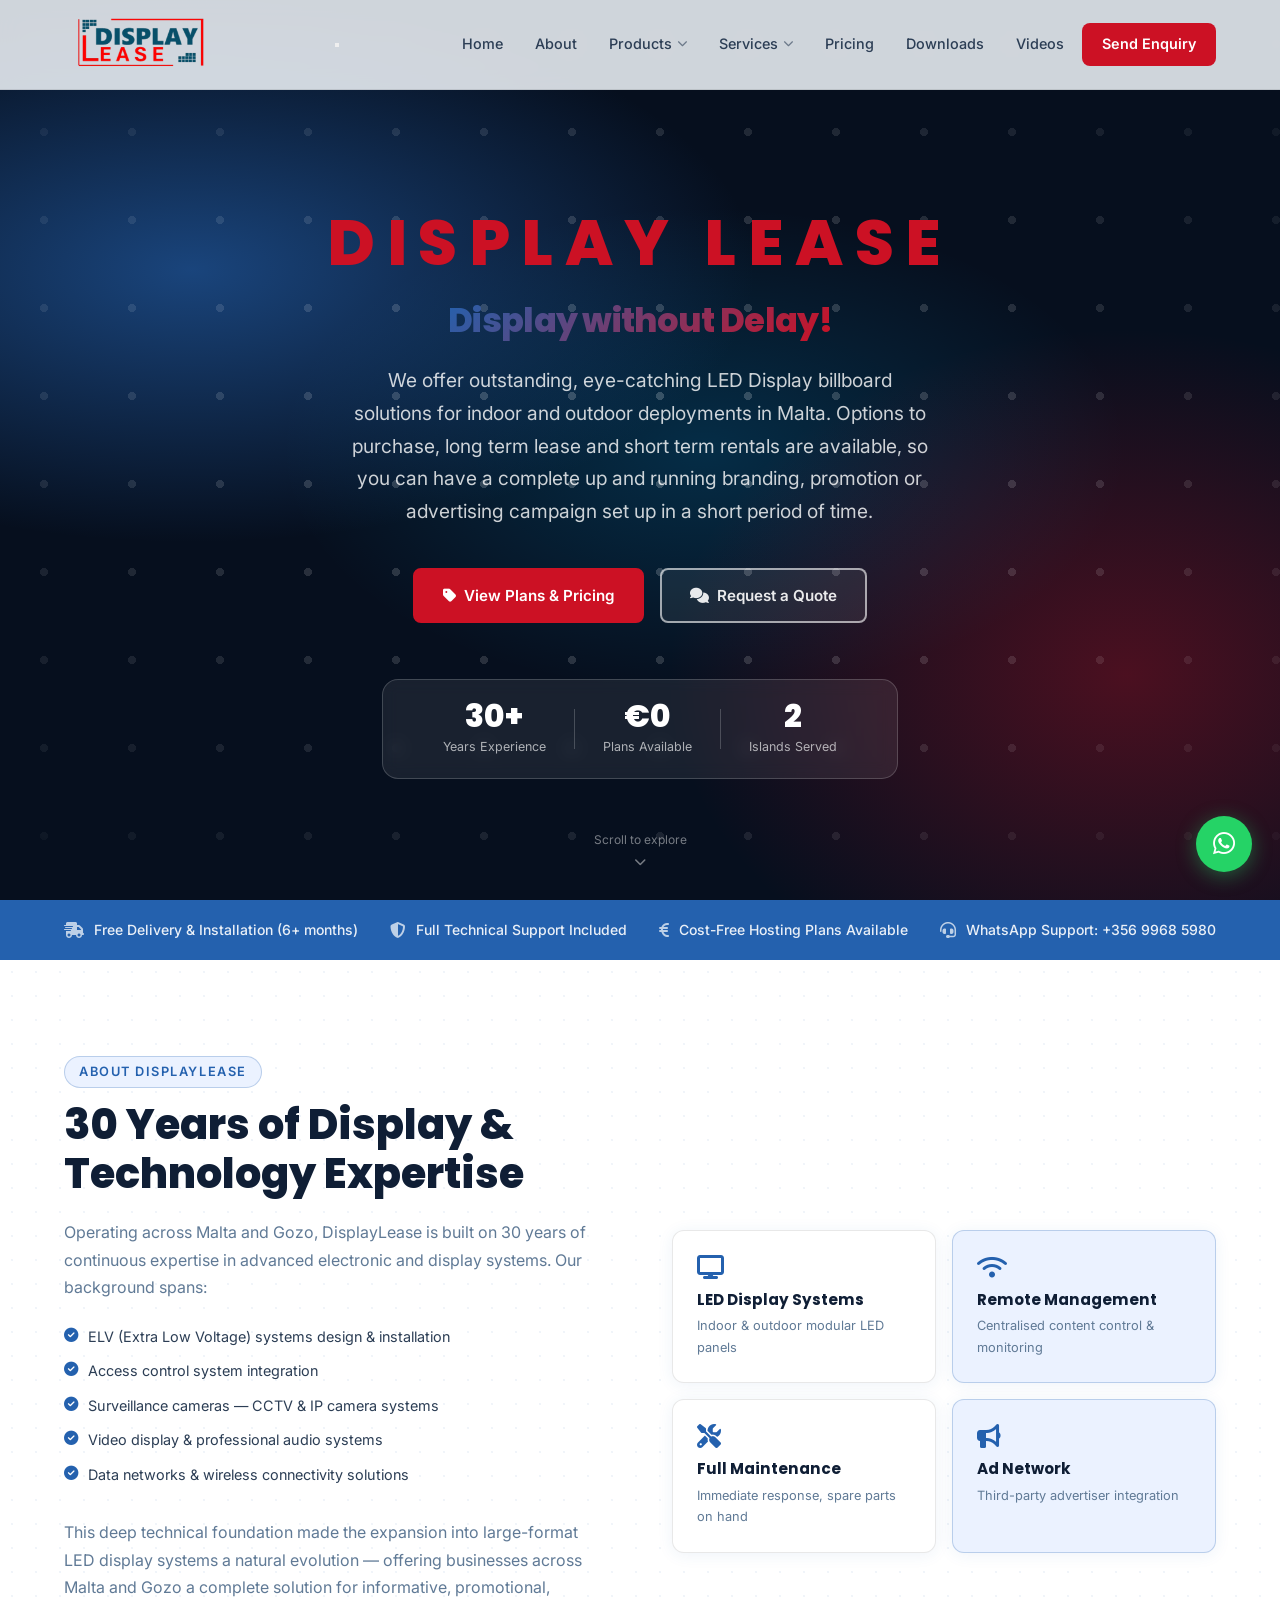
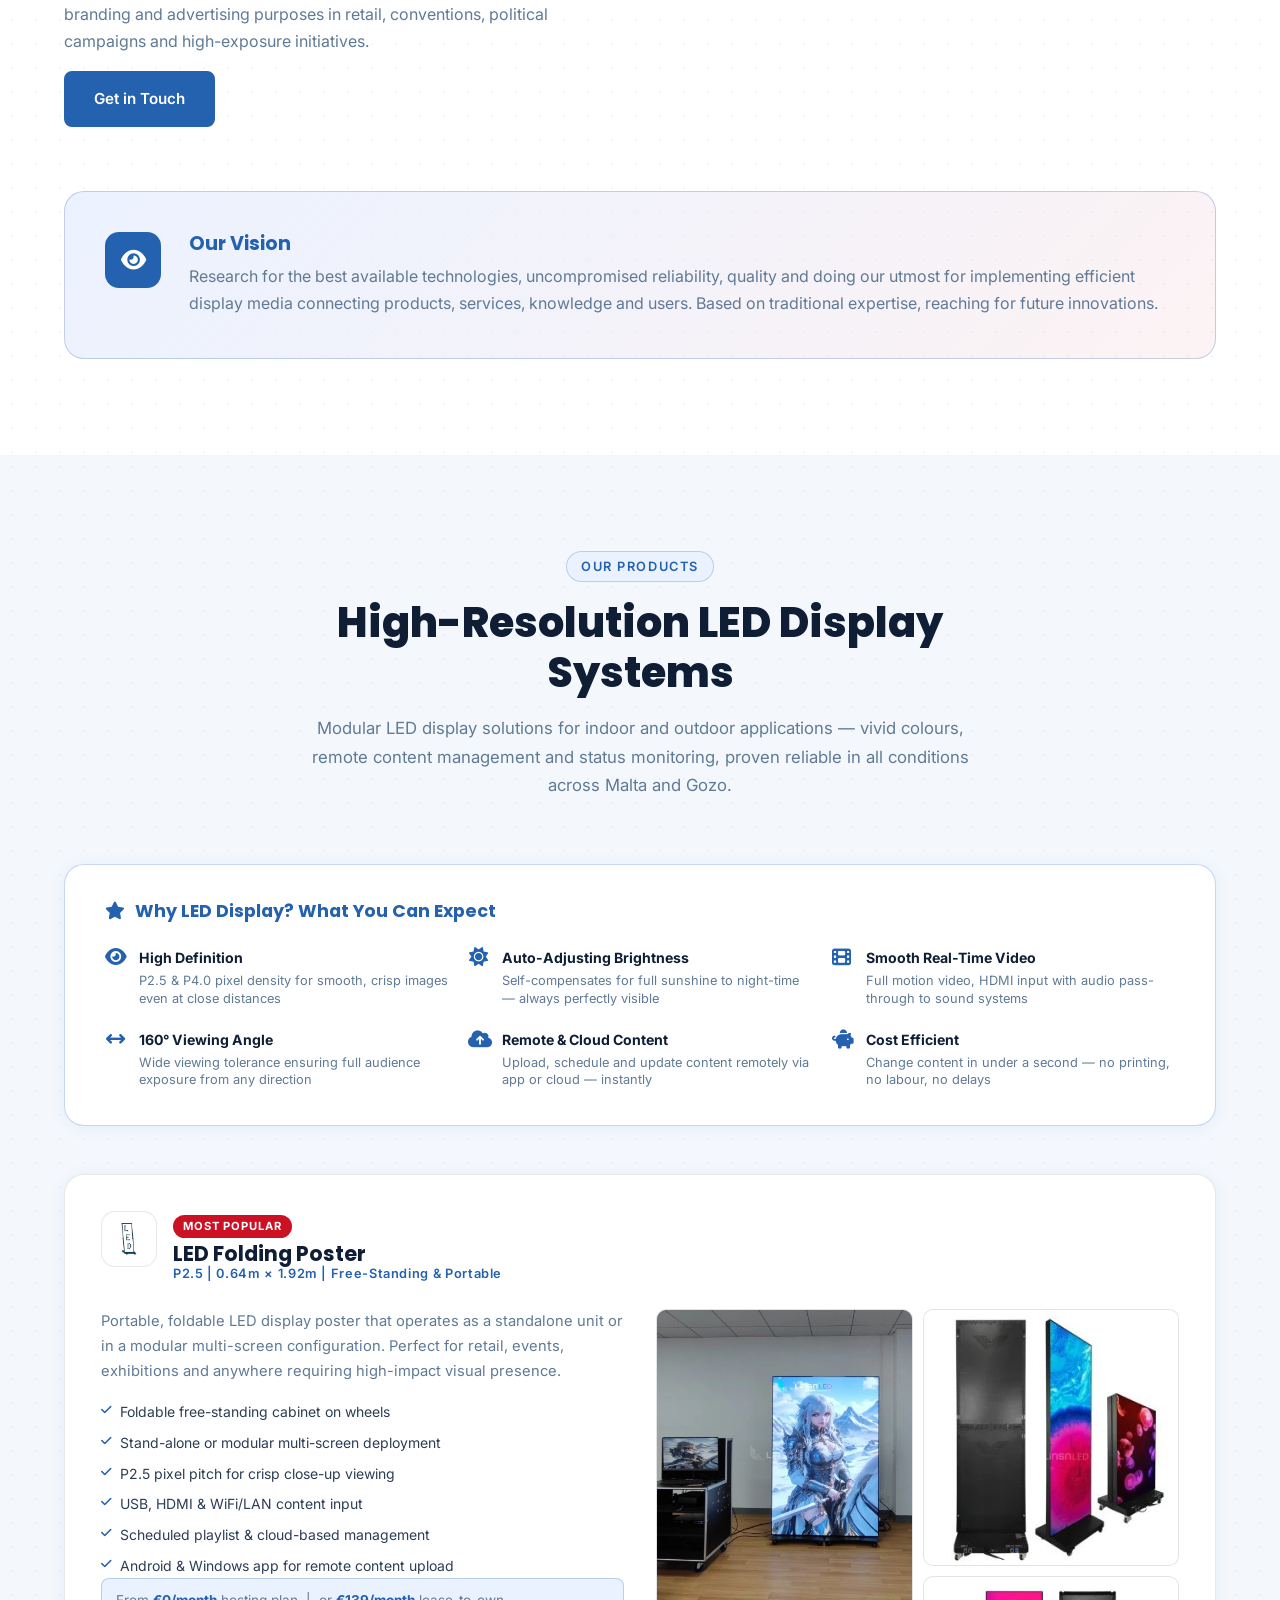
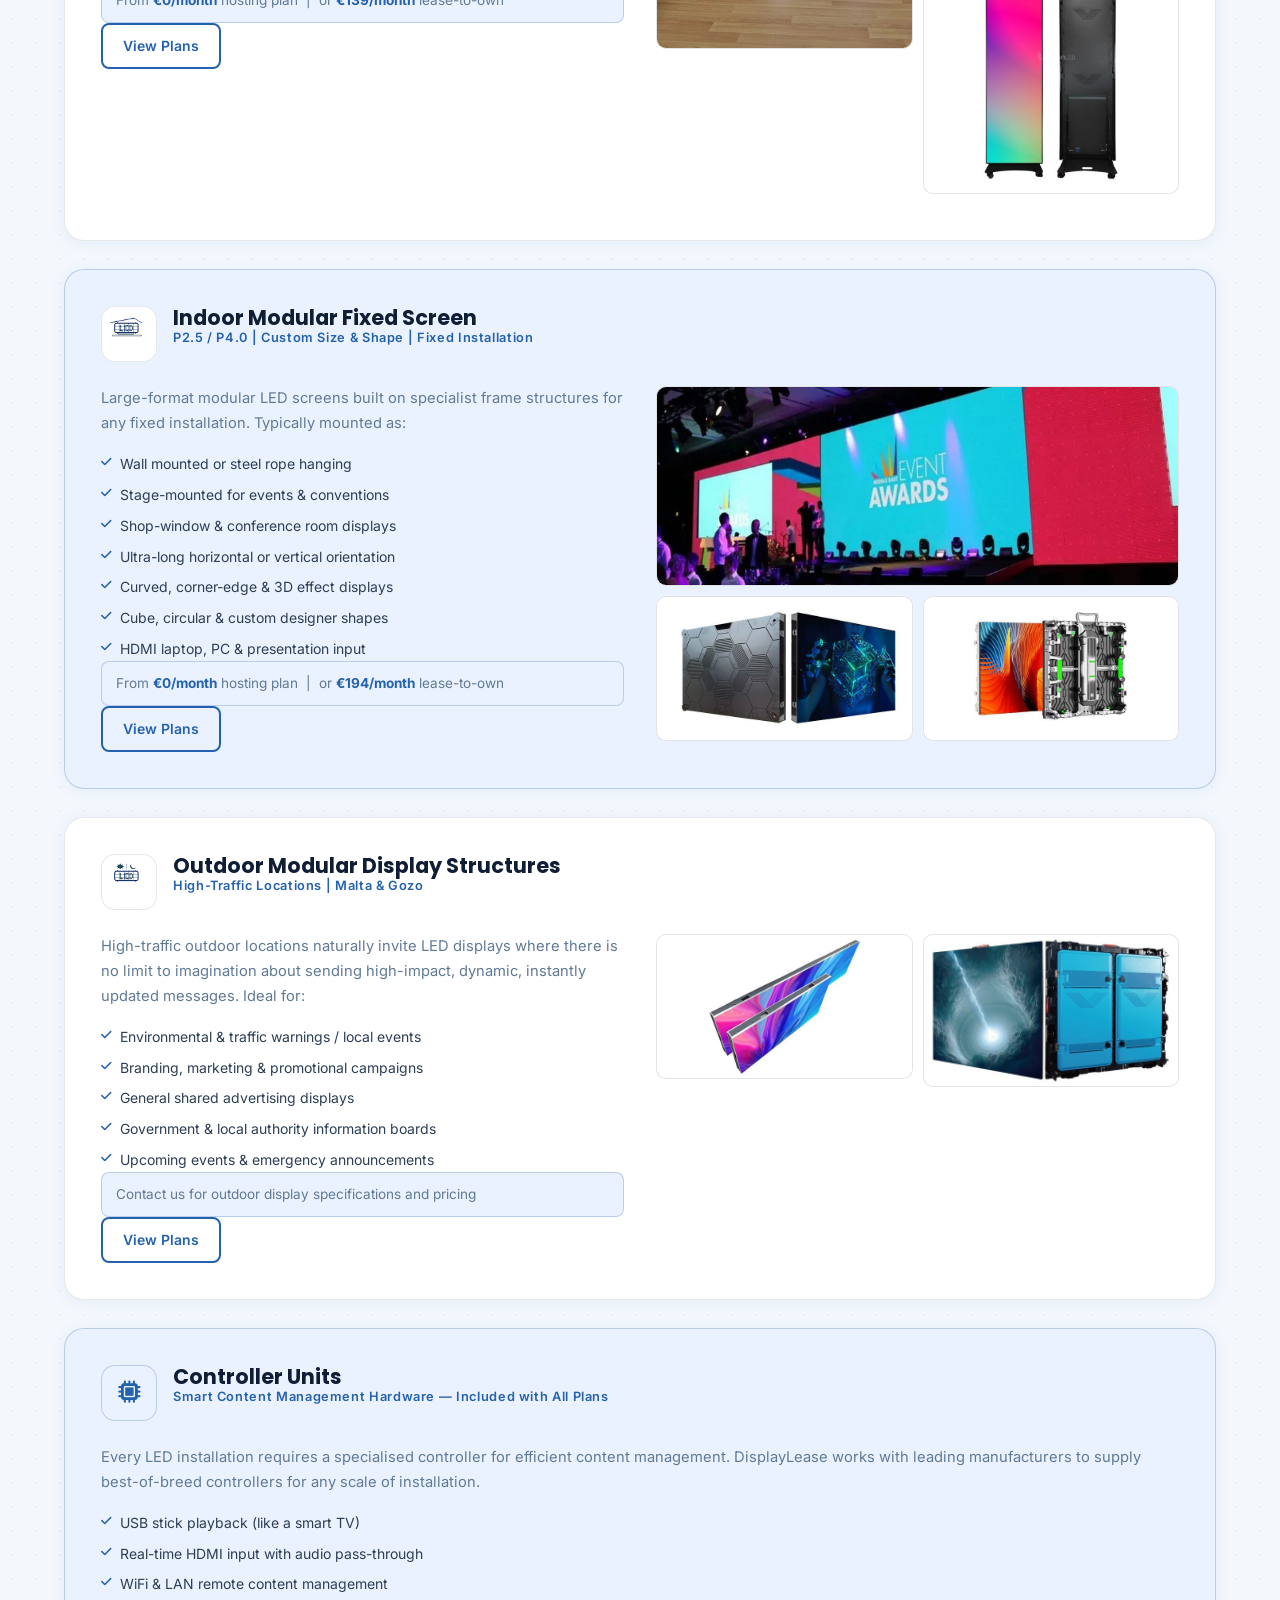
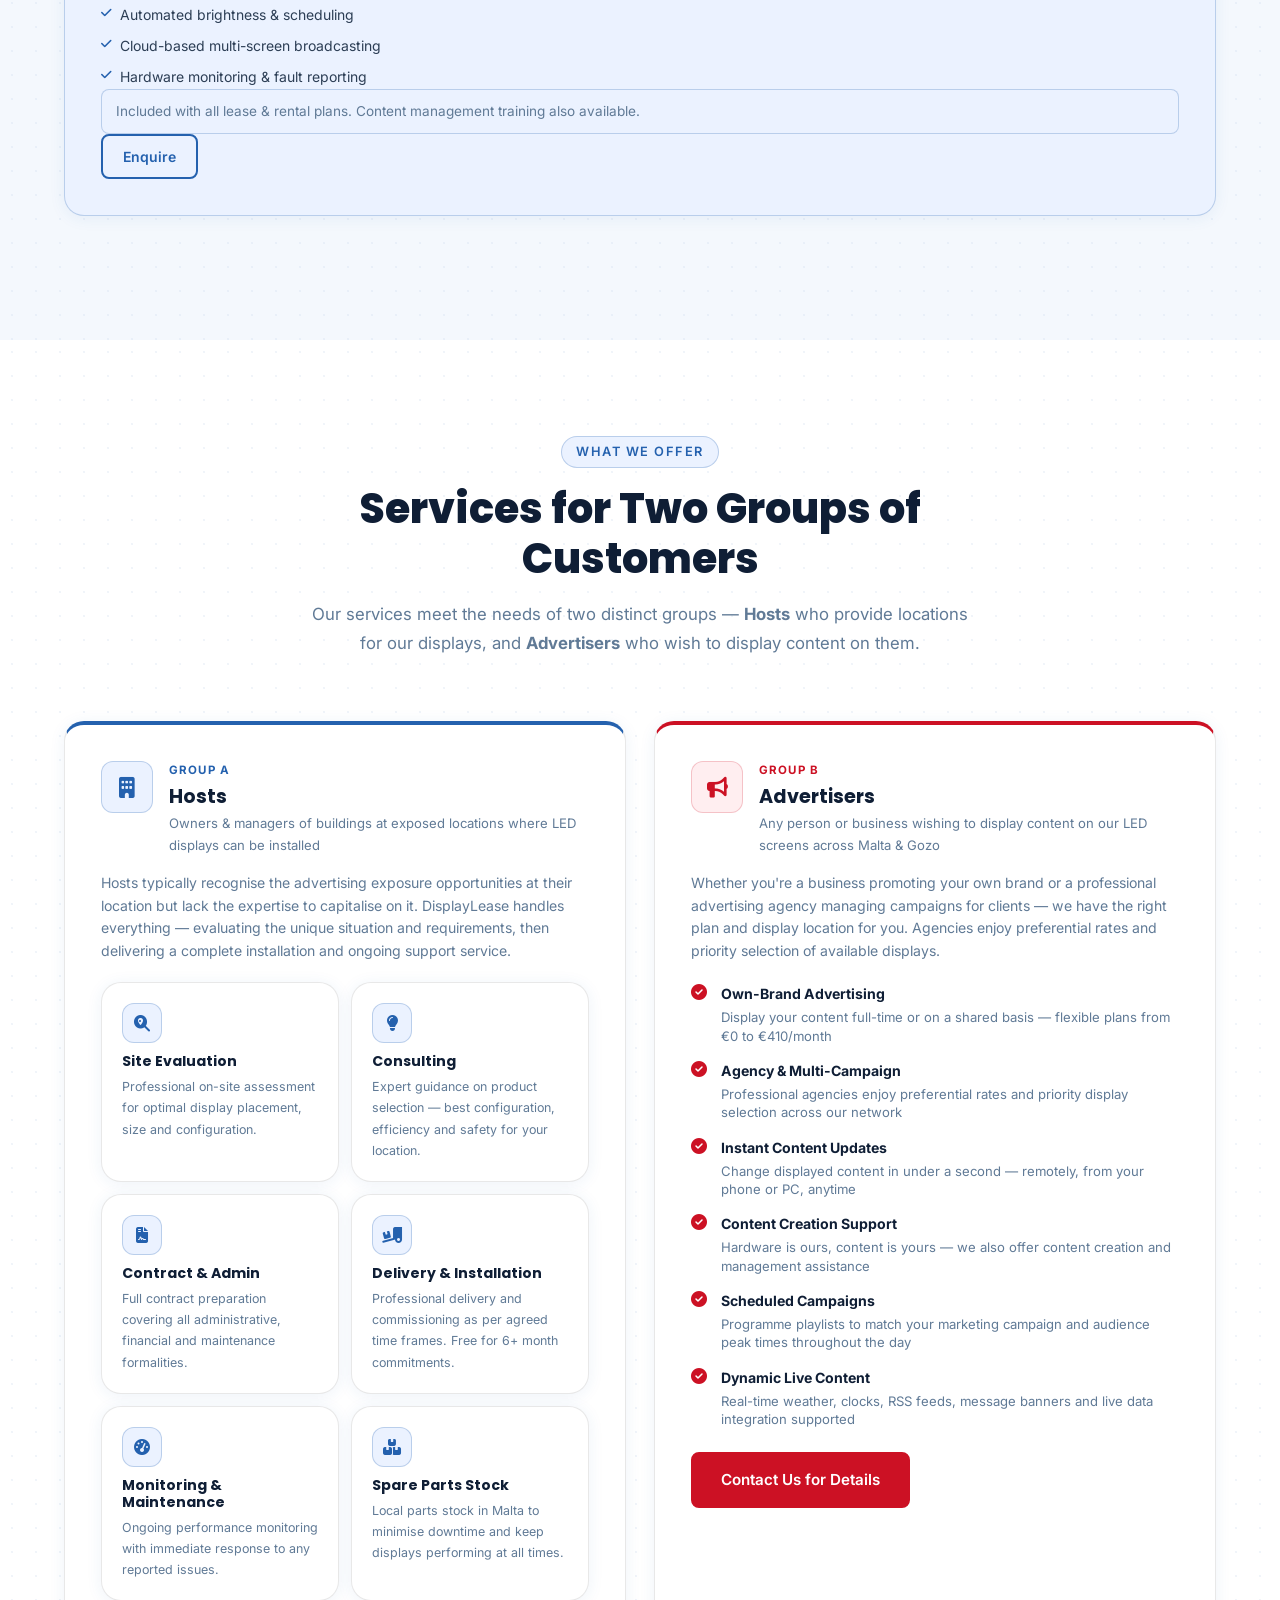
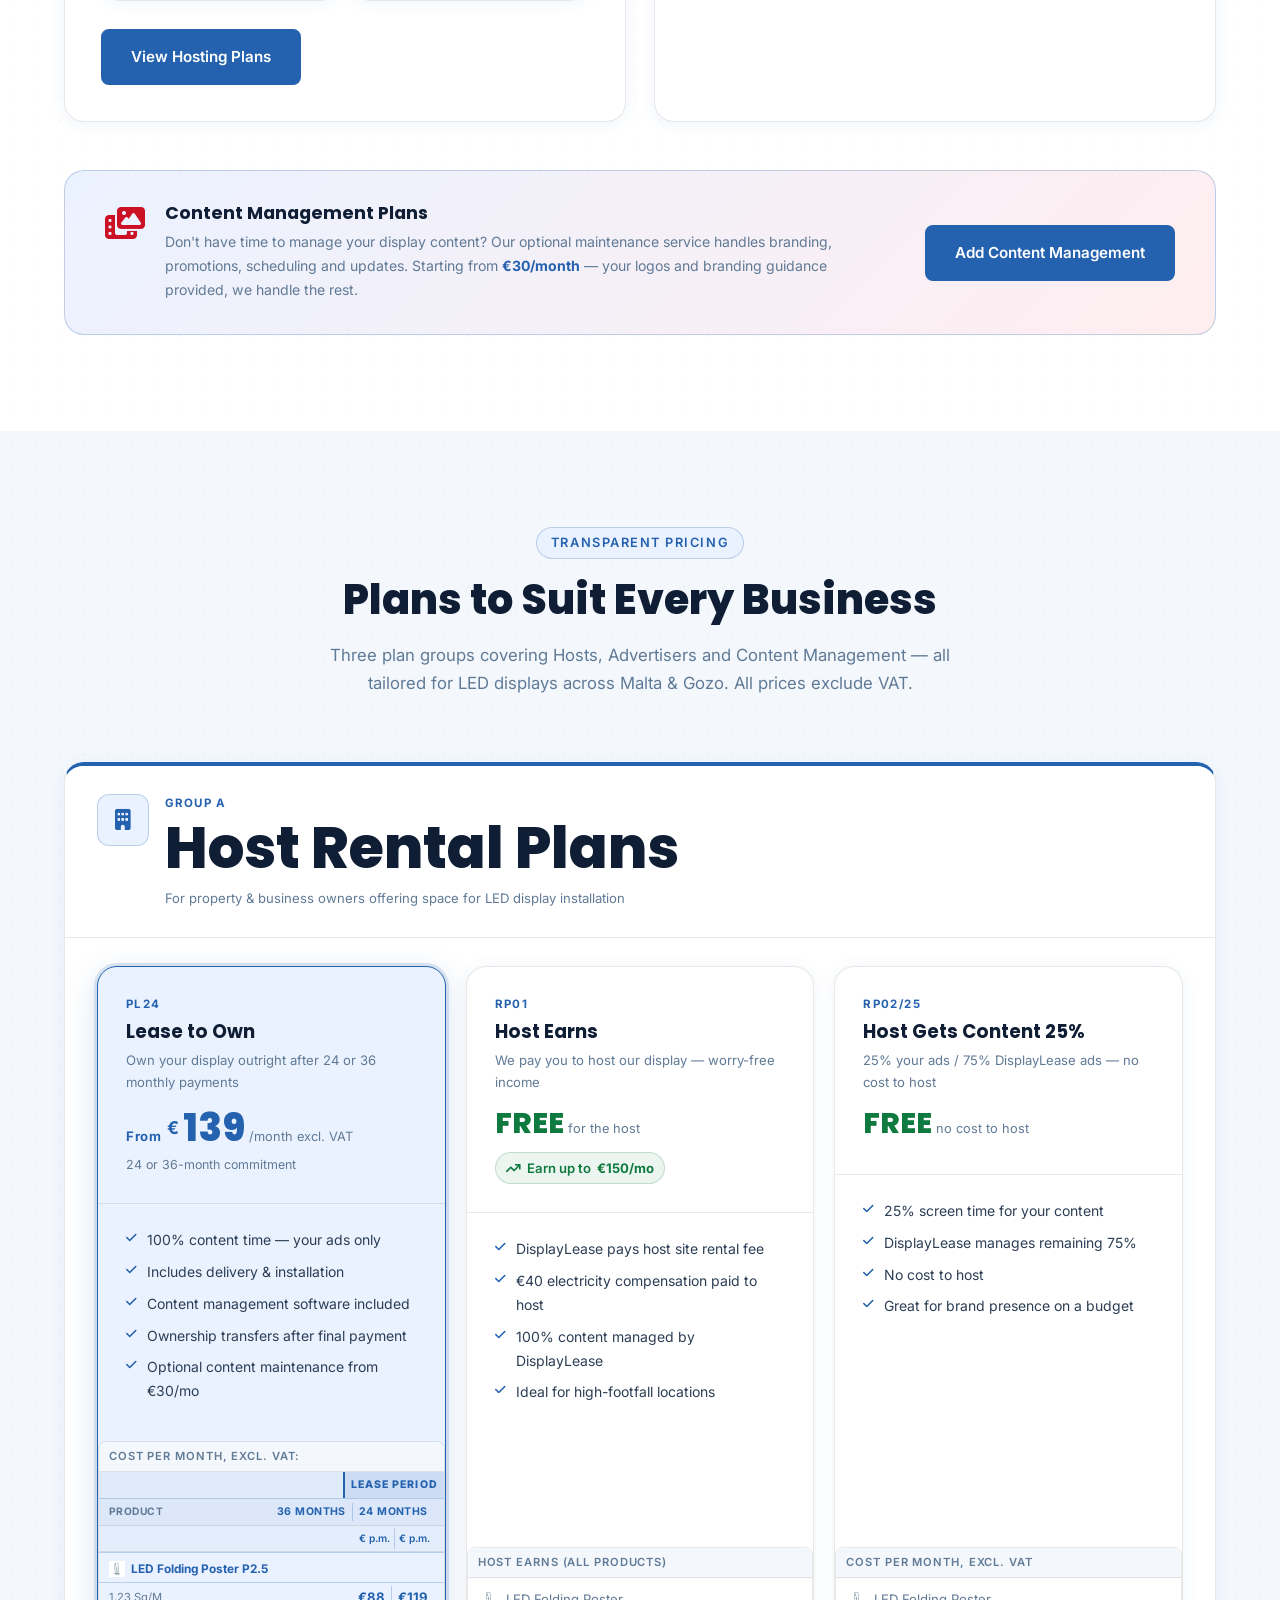
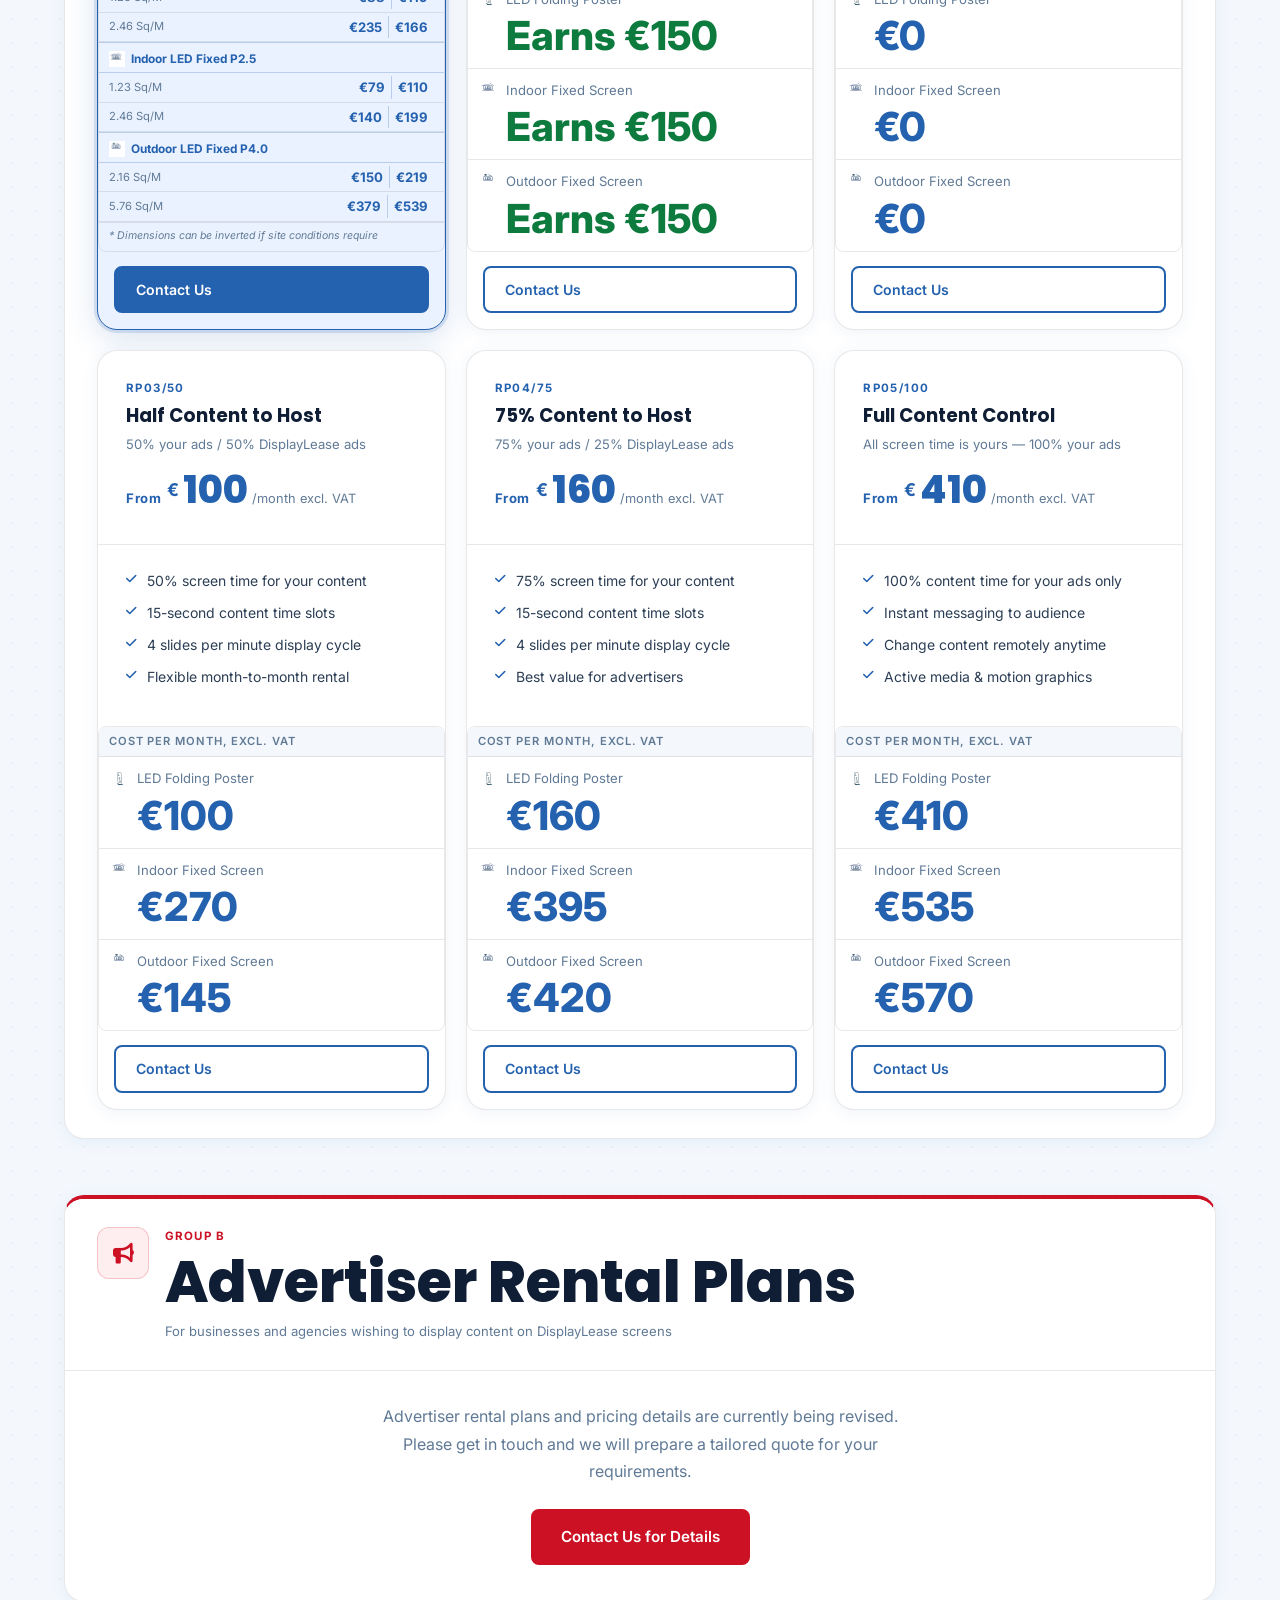
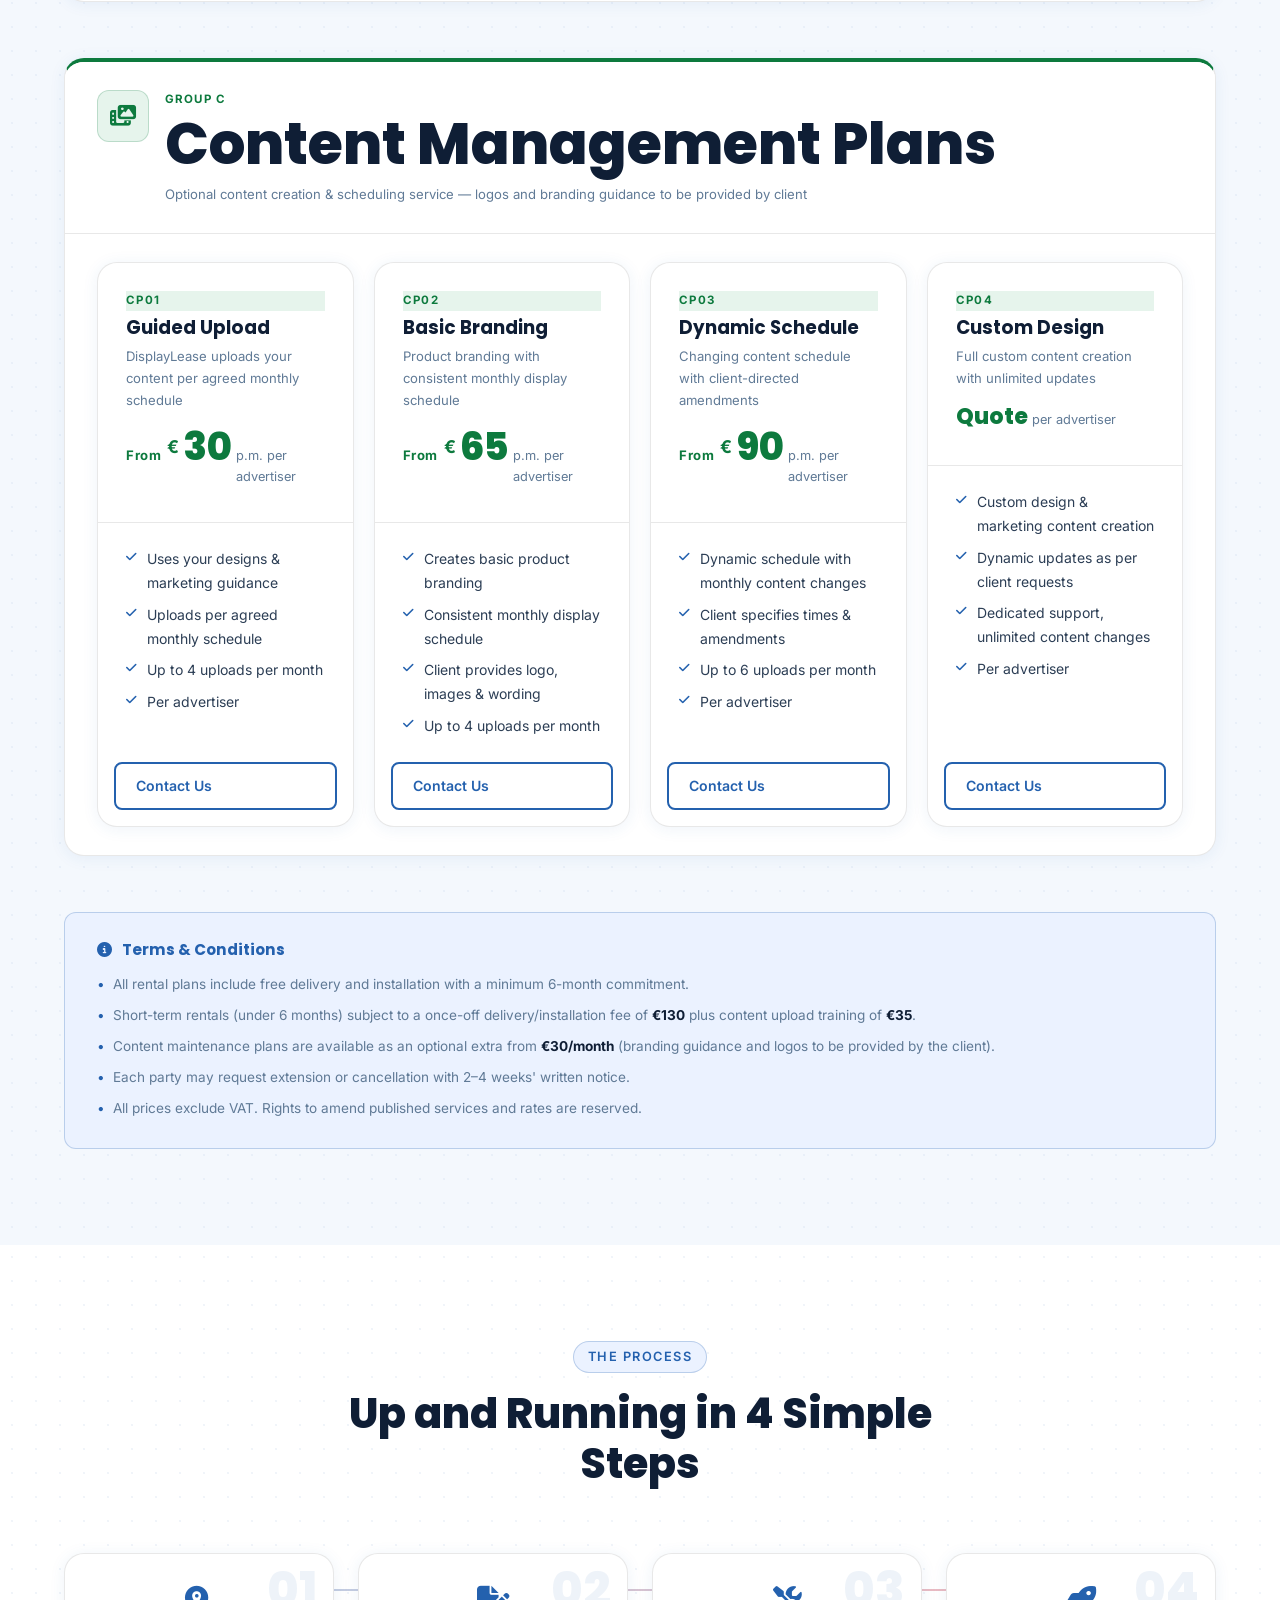
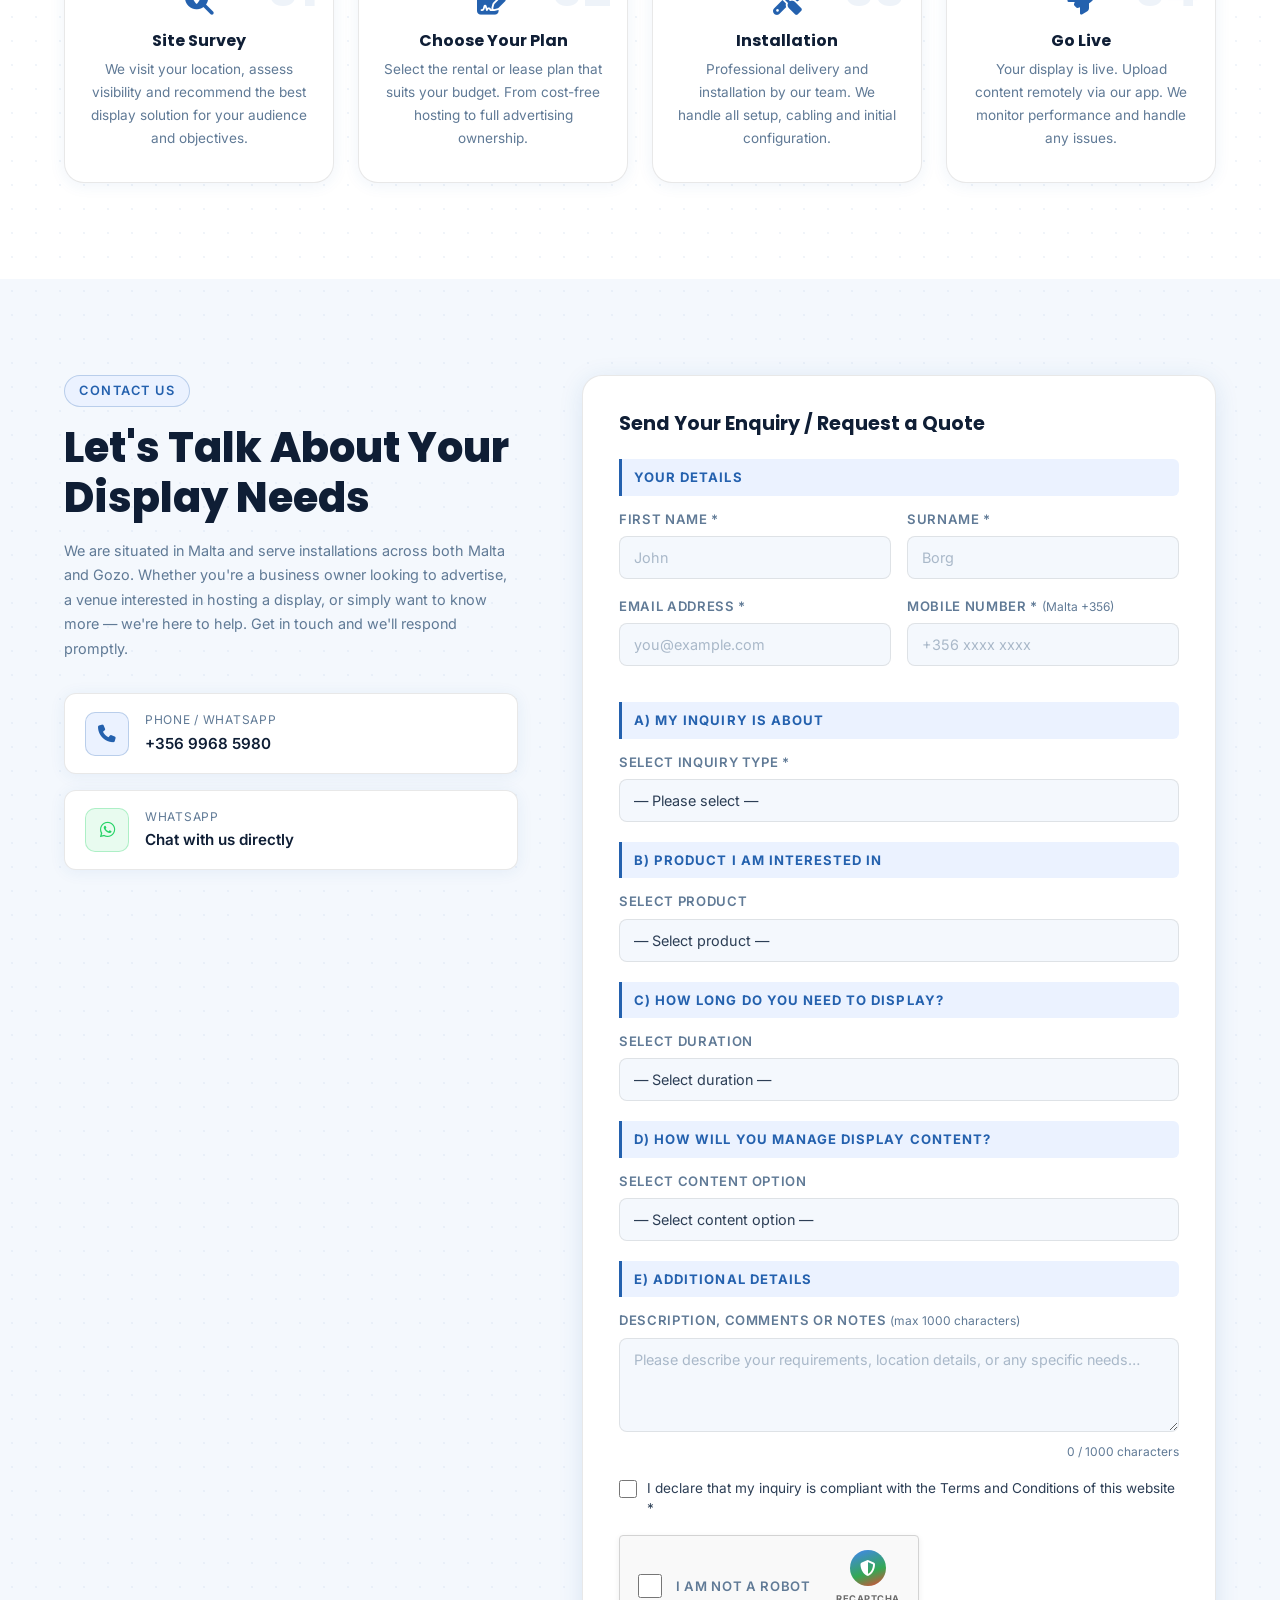
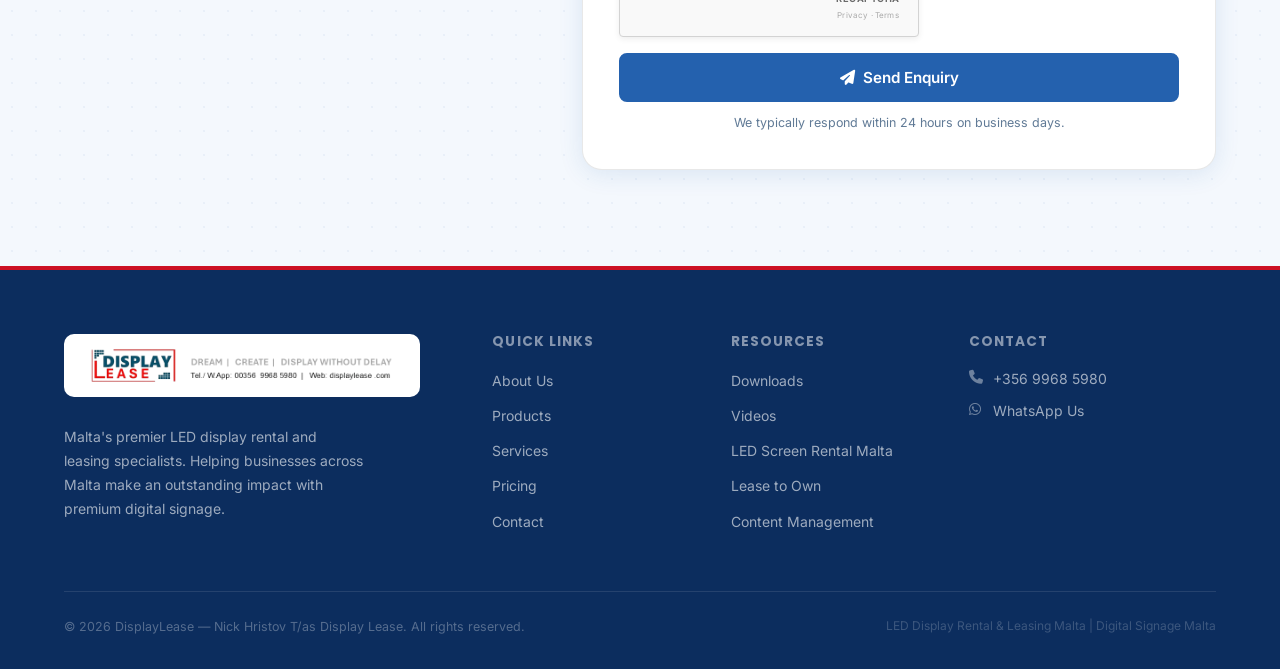
==== commit 89f16782: "PL24: add Lease Period header, units row, and vertical divider between 36/24mo columns Co-authored-b" ====
--- a/index.html
+++ b/index.html
@@ -74,16 +74,18 @@
 </ul>
 <div class="plan-product-prices pl24-prices">
 <div class="ppp-header">Cost Per Month, excl. VAT:</div>
-<div class="pl24-terms-row"><span></span><span class="pl24-term">36 mo</span><span class="pl24-term">24 mo</span></div>
+<div class="pl24-period-header"><span></span><span class="pl24-period-span">LEASE PERIOD</span></div>
+<div class="pl24-terms-row"><span class="pl24-desc-col">Product</span><span class="pl24-term">36 Months</span><span class="pl24-term pl24-vborder">24 Months</span></div>
+<div class="pl24-units-row"><span></span><span class="pl24-unit">€ p.m.</span><span class="pl24-unit pl24-vborder">€ p.m.</span></div>
 <div class="pl24-prod-head"><img src="images/icon-fold-poster.png" class="ppp-icon" alt="Folding Poster"><span>LED Folding Poster P2.5</span></div>
-<div class="pl24-size-row"><span class="pl24-dim">1.23 Sq/M</span><span class="pl24-p">&euro;88</span><span class="pl24-p">&euro;119</span></div>
-<div class="pl24-size-row"><span class="pl24-dim">2.46 Sq/M</span><span class="pl24-p">&euro;235</span><span class="pl24-p">&euro;166</span></div>
+<div class="pl24-size-row"><span class="pl24-dim">1.23 Sq/M</span><span class="pl24-p">&euro;88</span><span class="pl24-p pl24-vborder">&euro;119</span></div>
+<div class="pl24-size-row"><span class="pl24-dim">2.46 Sq/M</span><span class="pl24-p">&euro;235</span><span class="pl24-p pl24-vborder">&euro;166</span></div>
 <div class="pl24-prod-head"><img src="images/icon-indoor-display.png" class="ppp-icon" alt="Indoor Screen"><span>Indoor LED Fixed P2.5</span></div>
-<div class="pl24-size-row"><span class="pl24-dim">1.23 Sq/M</span><span class="pl24-p">&euro;79</span><span class="pl24-p">&euro;110</span></div>
-<div class="pl24-size-row"><span class="pl24-dim">2.46 Sq/M</span><span class="pl24-p">&euro;140</span><span class="pl24-p">&euro;199</span></div>
+<div class="pl24-size-row"><span class="pl24-dim">1.23 Sq/M</span><span class="pl24-p">&euro;79</span><span class="pl24-p pl24-vborder">&euro;110</span></div>
+<div class="pl24-size-row"><span class="pl24-dim">2.46 Sq/M</span><span class="pl24-p">&euro;140</span><span class="pl24-p pl24-vborder">&euro;199</span></div>
 <div class="pl24-prod-head"><img src="images/icon-outdoor-display.png" class="ppp-icon" alt="Outdoor Screen"><span>Outdoor LED Fixed P4.0</span></div>
-<div class="pl24-size-row"><span class="pl24-dim">2.16 Sq/M</span><span class="pl24-p">&euro;150</span><span class="pl24-p">&euro;219</span></div>
-<div class="pl24-size-row"><span class="pl24-dim">5.76 Sq/M</span><span class="pl24-p">&euro;379</span><span class="pl24-p">&euro;539</span></div>
+<div class="pl24-size-row"><span class="pl24-dim">2.16 Sq/M</span><span class="pl24-p">&euro;150</span><span class="pl24-p pl24-vborder">&euro;219</span></div>
+<div class="pl24-size-row"><span class="pl24-dim">5.76 Sq/M</span><span class="pl24-p">&euro;379</span><span class="pl24-p pl24-vborder">&euro;539</span></div>
 <div class="pl24-remark">* Dimensions can be inverted if site conditions require</div>
 </div>
 <a href="#contact" class="btn btn-primary btn-block">Contact Us</a>
--- a/css/styles.css
+++ b/css/styles.css
@@ -1,14 +1,21 @@
 :root{--primary: #2461AE;--primary-dark: #1A4A8A;--primary-light: #EBF2FF;--primary-glow: rgba(36,97,174,0.15);--accent: #CC1124;--accent-dark: #AA0D1D;--accent-light: #FFEEF0;--bg: #F4F8FD;--bg-alt: #FFFFFF;--bg-card: #FFFFFF;--bg-card-hover: #F0F5FF;--border: rgba(0,0,0,0.09);--border-accent: rgba(36,97,174,0.25);--text: #2C3E55;--text-muted: #607A96;--text-heading: #0F1E35;--white: #ffffff;--footer-bg: #0C2D5E;--success: #0F7A3F;--radius: 12px;--radius-lg: 20px;--shadow: 0 2px 16px rgba(36,97,174,0.08);--shadow-md: 0 4px 24px rgba(36,97,174,0.12);--shadow-glow: 0 8px 32px rgba(36,97,174,0.18);--transition: 0.3s ease;--font-body: 'Inter',sans-serif;--font-heading: 'Poppins',sans-serif;--nav-height: 90px}*,*::before,*::after{box-sizing: border-box;margin: 0;padding: 0}html{scroll-behavior: smooth;font-size: 16px}body{font-family: var(--font-body);background: var(--bg);color: var(--text);line-height: 1.7;overflow-x: hidden}img{max-width: 100%;height: auto;display: block}a{color: var(--primary);text-decoration: none;transition: color var(--transition)}a:hover{color: var(--primary-dark)}ul{list-style: none}h1,h2,h3,h4,h5{font-family: var(--font-heading);color: var(--text-heading);line-height: 1.2}.container{max-width: 1200px;margin: 0 auto;padding: 0 24px}.section{padding: 96px 0;background-color: var(--bg-alt);background-image: radial-gradient(circle,rgba(36,97,174,0.065) 1.5px,transparent 1.5px);background-size: 24px 24px}.section-dark{background-color: var(--bg);background-image: radial-gradient(circle,rgba(36,97,174,0.055) 1.5px,transparent 1.5px);background-size: 24px 24px}.section-header{text-align: center;max-width: 680px;margin: 0 auto 64px}.section-label{display: inline-block;font-size: 0.8rem;font-weight: 600;letter-spacing: 0.12em;text-transform: uppercase;color: var(--primary);background: var(--primary-light);border: 1px solid var(--border-accent);padding: 4px 14px;border-radius: 50px;margin-bottom: 16px}.section-title{font-size: clamp(1.8rem,3.5vw,2.6rem);font-weight: 800;margin-bottom: 16px;color: var(--text-heading)}.section-desc{color: var(--text-muted);font-size: 1.05rem}.btn{display: inline-flex;align-items: center;gap: 8px;padding: 13px 28px;border-radius: 8px;font-family: var(--font-body);font-size: 0.95rem;font-weight: 600;cursor: pointer;transition: all var(--transition);border: 2px solid transparent;text-decoration: none;white-space: nowrap}.btn-primary{background: var(--primary);color: var(--white);border-color: var(--primary)}.btn-primary:hover{background: var(--primary-dark);border-color: var(--primary-dark);color: var(--white);transform: translateY(-2px);box-shadow: var(--shadow-glow)}.btn-outline{background: transparent;color: var(--primary);border-color: var(--primary)}.btn-outline:hover{background: var(--primary);color: var(--white);transform: translateY(-2px);box-shadow: var(--shadow-md)}.btn-accent{background: var(--accent);color: var(--white);border-color: var(--accent)}.btn-accent:hover{background: var(--accent-dark);border-color: var(--accent-dark);color: var(--white);transform: translateY(-2px)}.btn-sm{padding: 9px 20px;font-size: 0.875rem}.btn-block{width: 100%;justify-content: center}.gradient-text{background: linear-gradient(135deg,var(--primary) 0%,var(--accent) 100%);-webkit-background-clip: text;-webkit-text-fill-color: transparent;background-clip: text}.site-header{position: fixed;top: 0;left: 0;right: 0;z-index: 1000;height: var(--nav-height);background: rgba(244,248,253,0.85);backdrop-filter: blur(12px);border-bottom: 1px solid var(--border);transition: background var(--transition),box-shadow var(--transition)}.site-header.scrolled{background: rgba(255,255,255,0.97);box-shadow: 0 2px 20px rgba(36,97,174,0.1)}.nav-container{max-width: 1200px;margin: 0 auto;padding: 0 24px;height: 100%;display: flex;align-items: center;justify-content: space-between}.logo{display: flex;align-items: center;text-decoration: none}.logo-img{height: 80px;width: auto;object-fit: contain}.logo-text{align-items: center;gap: 2px;font-family: var(--font-heading);font-size: 1.5rem;font-weight: 800}.logo-primary{color: var(--primary)}.logo-accent{color: var(--accent)}.nav-dropdown{position: relative}.nav-dropdown::after{content: '';position: absolute;top: 100%;left: 0;width: 100%;height: 8px;background: transparent}.nav-dropdown-toggle{display: flex !important;align-items: center;gap: 5px}.nav-arrow{font-size: 0.65rem;transition: transform var(--transition);opacity: 0.6}.nav-dropdown-menu{display: none;position: absolute;top: 100%;left: 0;min-width: 220px;background: white;border: 1px solid var(--border);border-radius: 0 0 12px 12px;box-shadow: 0 8px 32px rgba(36,97,174,0.14);padding: 4px 6px 8px;z-index: 2000;list-style: none;margin-top: 0}.nav-dropdown-menu li a{display: flex !important;align-items: center;gap: 10px;padding: 10px 14px !important;border-radius: 8px;font-size: 0.85rem !important;color: var(--text) !important;font-weight: 500;white-space: nowrap;transition: background var(--transition),color var(--transition)}.nav-dropdown-menu li a i{width: 16px;text-align: center;color: var(--primary);font-size: 0.8rem}.nav-dropdown-menu li a:hover{background: var(--primary-light);color: var(--primary) !important}.nav-dropdown:hover > .nav-dropdown-menu,.nav-dropdown.open > .nav-dropdown-menu{display: block}.nav-dropdown:hover > .nav-dropdown-toggle .nav-arrow,.nav-dropdown.open > .nav-dropdown-toggle .nav-arrow{transform: rotate(180deg);opacity: 1}.nav-links{display: flex;align-items: center;gap: 4px}.nav-links li a{display: block;padding: 8px 14px;font-size: 0.9rem;font-weight: 500;color: var(--text);border-radius: 6px;transition: all var(--transition)}.nav-links li a:hover,.nav-links li a.active{color: var(--primary);background: var(--primary-light)}.nav-cta{background: var(--accent) !important;color: var(--white) !important;font-weight: 600 !important;padding: 9px 20px !important;border-radius: 8px !important}.nav-cta:hover{background: var(--accent-dark) !important;color: var(--white) !important}.hero{min-height: 100vh;display: flex;align-items: center;justify-content: center;position: relative;overflow: hidden;padding-top: var(--nav-height);background: #060f1e}.hero-bg{position: absolute;inset: 0;background: radial-gradient(ellipse 80% 55% at 15% 30%,rgba(36,97,174,0.65) 0%,transparent 55%),radial-gradient(ellipse 65% 70% at 88% 75%,rgba(204,17,36,0.35) 0%,transparent 55%),radial-gradient(ellipse 55% 45% at 55% 50%,rgba(0,180,255,0.18) 0%,transparent 60%),#060f1e}.hero-grid{position: absolute;inset: 0;background-image: radial-gradient(circle,rgba(255,255,255,0.22) 4px,transparent 4px);background-size: 88px 88px;mask-image: radial-gradient(ellipse 90% 80% at 50% 50%,black 0%,transparent 90%)}.hero-content{position: relative;z-index: 1;text-align: center;padding: 60px 24px}.hero-title{font-size: clamp(1.2rem,3vw,2.1rem);font-weight: 800;line-height: 1.1;margin-bottom: 24px;letter-spacing: -0.02em;color: var(--text-heading)}.hero-subtitle{font-size: clamp(1rem,2vw,1.2rem);color: rgba(255,255,255,0.80);max-width: 580px;margin: 0 auto 40px}.hero-actions{display: flex;gap: 16px;justify-content: center;flex-wrap: wrap;margin-bottom: 56px}.hero-actions .btn-primary{background: var(--accent);border-color: var(--accent);color: white}.hero-actions .btn-primary:hover{background: var(--accent-dark);border-color: var(--accent-dark)}.hero-actions .btn-outline{border-color: rgba(255,255,255,0.6);color: rgba(255,255,255,0.9);background: rgba(255,255,255,0.07)}.hero-actions .btn-outline:hover{border-color: white;color: white;background: rgba(255,255,255,0.15)}.hero-stats{display: inline-flex;align-items: center;background: rgba(255,255,255,0.08);border: 1px solid rgba(255,255,255,0.18);border-radius: 16px;padding: 20px 32px;backdrop-filter: blur(8px)}.stat{display: flex;flex-direction: column;align-items: center;padding: 0 28px}.stat-number{font-family: var(--font-heading);font-size: 2rem;font-weight: 800;color: #ffffff;line-height: 1}.stat-label{font-size: 0.78rem;color: rgba(255,255,255,0.65);margin-top: 4px;white-space: nowrap}.stat-divider{width: 1px;height: 40px;background: rgba(255,255,255,0.2)}.hero-scroll-hint{position: absolute;bottom: 32px;left: 50%;transform: translateX(-50%);display: flex;flex-direction: column;align-items: center;gap: 6px;font-size: 0.75rem;color: rgba(255,255,255,0.45);animation: bounce 2s infinite}@keyframes bounce{0%,100%{transform: translateX(-50%) translateY(0)}50%{transform: translateX(-50%) translateY(6px)}}.value-strip{background: var(--primary);border-top: none;border-bottom: none;padding: 18px 0}.value-strip-inner{display: flex;align-items: center;justify-content: space-between;flex-wrap: wrap;gap: 16px}.value-item{display: flex;align-items: center;gap: 10px;font-size: 0.875rem;font-weight: 500;color: rgba(255,255,255,0.9)}.value-item i{color: rgba(255,255,255,0.7);font-size: 1rem}.about-grid{display: grid;grid-template-columns: 1fr 1fr;gap: 64px;align-items: center;margin-bottom: 64px}.about-text .section-label{margin-bottom: 12px}.about-text .section-title{text-align: left;margin-bottom: 20px}.about-text p{color: var(--text-muted);margin-bottom: 16px}.about-highlights{margin: 24px 0 32px;display: flex;flex-direction: column;gap: 10px}.highlight{display: flex;align-items: flex-start;gap: 10px;font-size: 0.9rem;color: var(--text)}.highlight i{color: var(--primary);margin-top: 3px;flex-shrink: 0}.about-card-grid{display: grid;grid-template-columns: 1fr 1fr;gap: 16px}.mini-card{background: var(--bg-card);border: 1px solid var(--border);border-radius: var(--radius);padding: 24px;transition: all var(--transition);box-shadow: var(--shadow)}.mini-card:hover{border-color: var(--border-accent);transform: translateY(-4px);box-shadow: var(--shadow-glow)}.mini-card.accent{background: var(--primary-light);border-color: var(--border-accent)}.mini-card i{font-size: 1.5rem;color: var(--primary);margin-bottom: 12px}.mini-card h4{font-size: 0.95rem;font-weight: 700;margin-bottom: 6px;color: var(--text-heading)}.mini-card p{font-size: 0.8rem;color: var(--text-muted);margin: 0}.vision-block{background: linear-gradient(135deg,var(--primary-light) 0%,rgba(204,17,36,0.05) 100%);border: 1px solid var(--border-accent);border-radius: var(--radius-lg);padding: 40px;display: flex;gap: 28px;align-items: flex-start}.vision-icon{flex-shrink: 0;width: 56px;height: 56px;background: var(--primary);border-radius: 14px;display: flex;align-items: center;justify-content: center;font-size: 1.4rem;color: white}.vision-text h3{font-size: 1.2rem;margin-bottom: 8px;color: var(--primary)}.vision-text p{color: var(--text-muted);margin: 0}.products-grid{display: grid;grid-template-columns: repeat(3,1fr);gap: 24px}.product-card{background: var(--bg-card);border: 1px solid var(--border);border-radius: var(--radius-lg);padding: 32px;position: relative;transition: all var(--transition);display: flex;flex-direction: column;gap: 16px;box-shadow: var(--shadow)}.product-card:hover{border-color: var(--primary);transform: translateY(-6px);box-shadow: var(--shadow-glow)}.product-icon{width: 56px;height: 56px;background: var(--primary-light);border: 1px solid var(--border-accent);border-radius: 14px;display: flex;align-items: center;justify-content: center;font-size: 1.4rem;color: var(--primary)}.product-badge{position: absolute;top: 20px;right: 20px;font-size: 0.72rem;font-weight: 700;text-transform: uppercase;letter-spacing: 0.08em;background: var(--accent);color: white;padding: 3px 10px;border-radius: 50px}.product-card h3{font-size: 1.2rem;font-weight: 700;color: var(--text-heading)}.product-spec{font-size: 0.8rem;color: var(--primary);font-weight: 600;letter-spacing: 0.05em;margin-top: -8px}.product-card > p{font-size: 0.9rem;color: var(--text-muted);flex: 1}.product-features{display: flex;flex-direction: column;gap: 7px}.product-features li{display: flex;gap: 8px;align-items: flex-start;font-size: 0.875rem;color: var(--text)}.product-features li i{color: var(--primary);font-size: 0.75rem;margin-top: 4px;flex-shrink: 0}.product-price-hint{font-size: 0.85rem;color: var(--text-muted);background: var(--primary-light);border: 1px solid var(--border-accent);border-radius: 8px;padding: 10px 14px}.product-price-hint strong{color: var(--primary)}.services-grid{display: grid;grid-template-columns: repeat(3,1fr);gap: 24px;margin-bottom: 48px}.service-card{background: var(--bg-card);border: 1px solid var(--border);border-radius: var(--radius-lg);padding: 32px;transition: all var(--transition);box-shadow: var(--shadow)}.service-card:hover{border-color: var(--primary);transform: translateY(-4px);box-shadow: var(--shadow-glow)}.service-icon{width: 52px;height: 52px;background: var(--primary-light);border: 1px solid var(--border-accent);border-radius: 12px;display: flex;align-items: center;justify-content: center;font-size: 1.3rem;color: var(--primary);margin-bottom: 18px}.service-card h3{font-size: 1rem;font-weight: 700;margin-bottom: 10px;color: var(--text-heading)}.service-card p{font-size: 0.88rem;color: var(--text-muted)}.addon-block{background: linear-gradient(135deg,var(--primary-light) 0%,var(--accent-light) 100%);border: 1px solid var(--border-accent);border-radius: var(--radius-lg);padding: 32px 40px;display: flex;align-items: center;justify-content: space-between;gap: 32px;flex-wrap: wrap}.addon-content{display: flex;align-items: flex-start;gap: 20px;flex: 1}.addon-content > i{font-size: 2rem;color: var(--accent);flex-shrink: 0;margin-top: 4px}.addon-content h3{font-size: 1.1rem;margin-bottom: 6px;color: var(--text-heading)}.addon-content p{font-size: 0.88rem;color: var(--text-muted);margin: 0}.addon-content strong{color: var(--primary)}.pricing-subsection{margin-bottom: 16px;padding-top: 48px}.pricing-subsection + .pricing-subsection{border-top: 1px solid var(--border)}.pricing-subsection-header{display: flex;align-items: center;gap: 18px;background: var(--primary-light);border-left: 4px solid var(--primary);border-radius: 0 12px 12px 0;padding: 18px 24px;margin-bottom: 36px}.pricing-subsection-icon{width: 52px;height: 52px;border-radius: 12px;background: var(--primary);display: flex;align-items: center;justify-content: center;font-size: 1.4rem;color: white;flex-shrink: 0}.pricing-subsection-icon-img{background: white;padding: 4px}.pricing-subsection-icon-img img{width: 100%;height: 100%;object-fit: contain}.pricing-subsection-header h3{font-size: 1.2rem;font-weight: 700;color: var(--primary);margin-bottom: 4px}.pricing-subsection-spec{font-size: 0.82rem;color: var(--text-muted);margin: 0}.pricing-outdoor-placeholder{display: flex;align-items: flex-start;gap: 24px;background: var(--primary-light);border: 1px dashed var(--border-accent);border-radius: 16px;padding: 36px 32px}.pricing-outdoor-placeholder > i{font-size: 2.5rem;color: var(--primary);opacity: 0.6;flex-shrink: 0;margin-top: 4px}.pricing-outdoor-placeholder h3{font-size: 1.1rem;font-weight: 700;color: var(--primary);margin-bottom: 10px}.pricing-outdoor-placeholder p{font-size: 0.9rem;color: var(--text-muted);line-height: 1.65;margin-bottom: 20px}.pricing-section-label{display: flex;align-items: center;gap: 12px;margin-bottom: 24px;margin-top: 40px;font-size: 1rem;font-weight: 700;color: var(--text-heading);flex-wrap: wrap}.pill{display: inline-flex;align-items: center;justify-content: center;width: 28px;height: 28px;border-radius: 50%;font-size: 0.8rem;font-weight: 800}.pill-blue{background: var(--primary);color: white}.pill-orange{background: var(--accent);color: white}.pricing-note{font-size: 0.8rem;color: var(--text-muted);font-weight: 400;margin-left: auto}.pricing-cards-row{display: grid;grid-template-columns: repeat(auto-fit,minmax(280px,1fr));gap: 20px}.pricing-cards-row.four-col{grid-template-columns: repeat(4,1fr)}.pricing-card{background: var(--bg-card);border: 1px solid var(--border);border-radius: var(--radius-lg);overflow: hidden;transition: all var(--transition);display: flex;flex-direction: column;box-shadow: var(--shadow)}.pricing-card:hover{border-color: var(--primary);transform: translateY(-4px);box-shadow: var(--shadow-glow)}.pricing-card.featured{border-color: var(--primary);background: var(--primary-light);box-shadow: 0 0 0 3px rgba(36,97,174,0.15),var(--shadow-glow);max-width: 400px}.pricing-card-header{padding: 28px;border-bottom: 1px solid var(--border)}.plan-code{font-size: 0.72rem;font-weight: 700;letter-spacing: 0.12em;text-transform: uppercase;color: var(--primary);margin-bottom: 6px}.pricing-card h3{font-size: 1.15rem;font-weight: 700;margin-bottom: 6px;color: var(--text-heading)}.plan-desc{font-size: 0.82rem;color: var(--text-muted);margin-bottom: 16px}.plan-price{display: flex;align-items: baseline;gap: 4px;margin-bottom: 6px}.price-currency{font-size: 1.1rem;font-weight: 700;color: var(--text-muted);align-self: flex-start;margin-top: 4px}.price-amount{font-family: var(--font-heading);font-size: 2.4rem;font-weight: 800;color: var(--primary);line-height: 1}.price-amount.free{font-size: 1.8rem;color: var(--success)}.price-period{font-size: 0.8rem;color: var(--text-muted)}.plan-duration{font-size: 0.78rem;color: var(--text-muted)}.earning-badge{display: inline-flex;align-items: center;gap: 6px;font-size: 0.82rem;font-weight: 600;color: var(--success);background: rgba(15,122,63,0.08);border: 1px solid rgba(15,122,63,0.2);padding: 4px 10px;border-radius: 50px;margin-top: 6px}.split-bar{display: flex;border-radius: 6px;overflow: hidden;height: 36px;margin-top: 12px;font-size: 0.72rem;font-weight: 700;border: 1px solid var(--border)}.split-host{background: linear-gradient(135deg,var(--primary) 0%,var(--primary-dark) 100%);color: white;display: flex;align-items: center;justify-content: center;flex-direction: column;line-height: 1.1;min-width: 20px}.split-supplier{background: var(--bg);color: var(--text-muted);display: flex;align-items: center;justify-content: center;flex-direction: column;line-height: 1.1;min-width: 20px}.plan-features{padding: 24px 28px;flex: 1;display: flex;flex-direction: column;gap: 8px}.plan-features li{display: flex;gap: 10px;align-items: flex-start;font-size: 0.875rem;color: var(--text)}.plan-features li i{color: var(--primary);font-size: 0.75rem;margin-top: 4px;flex-shrink: 0}.pricing-card .btn{margin: 0 28px 28px}.full-width-card{grid-column: 1 / -1}.full-card-inner{display: flex;align-items: center;justify-content: space-between;gap: 40px;padding: 36px;flex-wrap: wrap}.full-card-left{flex: 1;min-width: 280px}.full-card-left h3{font-size: 1.3rem;margin-bottom: 10px;color: var(--text-heading)}.full-card-left > p{color: var(--text-muted);font-size: 0.9rem;margin-bottom: 20px}.plan-features-horizontal{display: flex;flex-direction: row;flex-wrap: wrap;gap: 8px 24px}.full-card-right{display: flex;flex-direction: column;align-items: center;gap: 20px;text-align: center}.fixed-screen-info{display: flex;gap: 32px;background: var(--bg-card);border: 1px solid var(--border-accent);border-radius: var(--radius-lg);padding: 40px;align-items: flex-start;box-shadow: var(--shadow)}.fsi-icon{font-size: 2.5rem;color: var(--primary);flex-shrink: 0;margin-top: 4px}.fsi-icon-img{font-size: 0}.fsi-icon-img img{width: 56px;height: 56px;object-fit: contain}.fixed-screen-info h3{font-size: 1.3rem;margin-bottom: 12px;color: var(--text-heading)}.fixed-screen-info > div > p{color: var(--text-muted);font-size: 0.9rem;margin-bottom: 20px}.fsi-prices{display: flex;flex-direction: column;gap: 12px;margin-bottom: 16px}.fsi-price-item{display: flex;justify-content: space-between;align-items: center;padding: 12px 18px;background: var(--bg);border-radius: 8px;border: 1px solid var(--border);flex-wrap: wrap;gap: 8px}.fsi-price-item .label{font-size: 0.88rem;color: var(--text-muted)}.fsi-price-item .amount{font-size: 0.95rem;font-weight: 700;color: var(--primary)}.fsi-note{font-size: 0.82rem;color: var(--text-muted);margin-bottom: 20px !important}.pricing-terms{margin-top: 48px;background: var(--primary-light);border: 1px solid var(--border-accent);border-radius: var(--radius);padding: 28px 32px}.pricing-terms h4{display: flex;align-items: center;gap: 10px;font-size: 0.95rem;color: var(--primary);margin-bottom: 14px}.pricing-terms ul{display: flex;flex-direction: column;gap: 8px}.pricing-terms li{font-size: 0.85rem;color: var(--text-muted);padding-left: 16px;position: relative}.pricing-terms li::before{content: '•';position: absolute;left: 0;color: var(--primary)}.pricing-terms strong{color: var(--text-heading)}.steps-grid{display: grid;grid-template-columns: repeat(4,1fr);gap: 24px;position: relative}.steps-grid::before{content: '';position: absolute;top: 36px;left: 15%;right: 15%;height: 2px;background: linear-gradient(90deg,var(--primary) 0%,var(--accent) 100%);z-index: 0;opacity: 0.3}.step{background: var(--bg-card);border: 1px solid var(--border);border-radius: var(--radius-lg);padding: 32px 24px;text-align: center;transition: all var(--transition);position: relative;z-index: 1;box-shadow: var(--shadow)}.step:hover{border-color: var(--primary);transform: translateY(-4px);box-shadow: var(--shadow-glow)}.step-number{font-family: var(--font-heading);font-size: 3rem;font-weight: 800;color: rgba(36,97,174,0.08);position: absolute;top: 12px;right: 16px;line-height: 1;pointer-events: none}.step i{font-size: 1.8rem;color: var(--primary);margin-bottom: 16px;display: block}.step h3{font-size: 1rem;font-weight: 700;margin-bottom: 8px;color: var(--text-heading)}.step p{font-size: 0.85rem;color: var(--text-muted)}.contact-grid{display: grid;grid-template-columns: 1fr 1.3fr;gap: 64px;align-items: start}.contact-info .section-title{text-align: left;margin-bottom: 16px}.contact-info > p{color: var(--text-muted);font-size: 0.9rem;margin-bottom: 32px}.contact-details{display: flex;flex-direction: column;gap: 16px}.contact-item{display: flex;align-items: center;gap: 16px;padding: 16px 20px;background: var(--bg-card);border: 1px solid var(--border);border-radius: var(--radius);color: var(--text);text-decoration: none;transition: all var(--transition);box-shadow: var(--shadow)}.contact-item:hover{border-color: var(--primary);transform: translateX(4px);box-shadow: var(--shadow-md);color: var(--text)}.contact-icon{width: 44px;height: 44px;background: var(--primary-light);border: 1px solid var(--border-accent);border-radius: 10px;display: flex;align-items: center;justify-content: center;color: var(--primary);font-size: 1.1rem;flex-shrink: 0}.contact-icon.whatsapp{background: rgba(37,211,102,0.1);border-color: rgba(37,211,102,0.3);color: #25d366}.whatsapp-link:hover{border-color: rgba(37,211,102,0.5)}.contact-item > div:last-child{display: flex;flex-direction: column}.contact-label{font-size: 0.75rem;color: var(--text-muted);text-transform: uppercase;letter-spacing: 0.06em}.contact-value{font-size: 0.95rem;font-weight: 600;color: var(--text-heading)}.contact-form-wrap{background: var(--bg-card);border: 1px solid var(--border);border-radius: var(--radius-lg);padding: 36px;box-shadow: var(--shadow-md)}.contact-form h3{font-size: 1.2rem;margin-bottom: 24px;color: var(--text-heading)}.form-row{display: grid;grid-template-columns: 1fr 1fr;gap: 16px}.form-group{display: flex;flex-direction: column;gap: 6px;margin-bottom: 16px}.form-group label{font-size: 0.82rem;font-weight: 600;color: var(--text-muted);text-transform: uppercase;letter-spacing: 0.05em}.form-group input:not([type="checkbox"]),.form-group select,.form-group textarea{background: var(--bg);border: 1px solid var(--border);border-radius: 8px;padding: 12px 14px;font-family: var(--font-body);font-size: 0.9rem;color: var(--text);transition: border-color var(--transition);outline: none;appearance: none}.form-group input:not([type="checkbox"])::placeholder,.form-group textarea::placeholder{color: var(--text-muted);opacity: 0.5}.form-group input:not([type="checkbox"]):focus,.form-group select:focus,.form-group textarea:focus{border-color: var(--primary);box-shadow: 0 0 0 3px var(--primary-glow)}.form-section-title{font-size: 0.82rem;font-weight: 700;text-transform: uppercase;letter-spacing: 0.08em;color: var(--primary);background: var(--primary-light);border-left: 3px solid var(--primary);padding: 7px 12px;border-radius: 0 6px 6px 0;margin: 20px 0 12px}.field-hint{font-size: 0.75rem;font-weight: 400;color: var(--text-muted);text-transform: none;letter-spacing: 0}.form-sub{display: none;background: var(--bg);border: 1px solid var(--border-accent);border-radius: 8px;padding: 14px;margin-top: -4px;margin-bottom: 4px}.form-sub label{color: var(--primary) !important}.char-count{text-align: right;font-size: 0.75rem;color: var(--text-muted);margin-top: 4px}.checkbox-wrap{display: flex;align-items: flex-start;gap: 10px}.checkbox-wrap input[type="checkbox"]{width: 18px;height: 18px;min-width: 18px;flex-shrink: 0;margin-top: 2px;accent-color: var(--primary);cursor: pointer;pointer-events: auto;position: relative;z-index: 2}.checkbox-wrap label{font-size: 0.85rem !important;font-weight: 400 !important;color: var(--text) !important;text-transform: none !important;letter-spacing: 0 !important;cursor: pointer;line-height: 1.5}.form-note{text-align: center;font-size: 0.78rem;color: var(--text-muted);margin-top: 10px}.form-success{display: flex;align-items: center;justify-content: center;gap: 10px;background: rgba(15,122,63,0.08);border: 1px solid rgba(15,122,63,0.25);border-radius: 8px;padding: 14px;color: var(--success);font-weight: 600;margin-top: 12px}.site-footer{background: var(--footer-bg);border-top: 4px solid var(--accent);padding: 64px 0 32px}.footer-grid{display: grid;grid-template-columns: 2fr 1fr 1fr 1.3fr;gap: 48px;margin-bottom: 48px}.footer-brand p{font-size: 0.875rem;color: rgba(255,255,255,0.6);margin-top: 16px;margin-bottom: 12px;max-width: 300px}.footer-logo-link{display: inline-block;margin-bottom: 4px}.footer-logo-link{display: inline-block;background: #ffffff;border-radius: 10px;padding: 10px 18px;margin-bottom: 4px}.footer-banner-img{max-width: 320px;width: 100%;height: auto;display: block}.footer-vat{font-size: 0.75rem;color: rgba(255,255,255,0.25)}.footer-col h4{font-size: 0.85rem;font-weight: 700;text-transform: uppercase;letter-spacing: 0.08em;color: rgba(255,255,255,0.5);margin-bottom: 16px}.footer-col ul li{margin-bottom: 8px}.footer-col ul li a{font-size: 0.875rem;color: rgba(255,255,255,0.6);transition: color var(--transition)}.footer-col ul li a:hover{color: white}.footer-contact-list li{display: flex;gap: 10px;align-items: flex-start;font-size: 0.875rem;color: rgba(255,255,255,0.6);margin-bottom: 10px}.footer-contact-list li i{color: rgba(255,255,255,0.4);margin-top: 3px;flex-shrink: 0;width: 14px}.footer-contact-list li a{color: rgba(255,255,255,0.6);font-size: 0.875rem}.footer-contact-list li a:hover{color: white}.footer-bottom{border-top: 1px solid rgba(255,255,255,0.1);padding-top: 24px;display: flex;justify-content: space-between;align-items: center;flex-wrap: wrap;gap: 8px}.footer-bottom p{font-size: 0.78rem;color: rgba(255,255,255,0.3)}.footer-tagline{font-size: 0.75rem !important;color: rgba(255,255,255,0.2) !important}.whatsapp-float{position: fixed;bottom: 28px;right: 28px;width: 56px;height: 56px;background: #25d366;color: white;border-radius: 50%;display: flex;align-items: center;justify-content: center;font-size: 1.6rem;box-shadow: 0 4px 20px rgba(37,211,102,0.4);z-index: 500;transition: all var(--transition);text-decoration: none}.whatsapp-float:hover{transform: scale(1.1);box-shadow: 0 6px 30px rgba(37,211,102,0.6);color: white}.back-to-top{position: fixed;bottom: 96px;right: 28px;width: 44px;height: 44px;background: var(--primary-light);border: 1px solid var(--border-accent);color: var(--primary);border-radius: 10px;display: flex;align-items: center;justify-content: center;font-size: 0.9rem;cursor: pointer;z-index: 500;opacity: 0;transform: translateY(10px);transition: all var(--transition)}.back-to-top.visible{opacity: 1;transform: translateY(0)}.back-to-top:hover{background: var(--primary);color: white}[data-animate]{opacity: 0;transform: translateY(28px);transition: opacity 0.6s ease,transform 0.6s ease}[data-animate].animated{opacity: 1;transform: translateY(0)}.products-grid [data-animate]:nth-child(2){transition-delay: 0.1s}.products-grid [data-animate]:nth-child(3){transition-delay: 0.2s}.services-grid [data-animate]:nth-child(2){transition-delay: 0.1s}.services-grid [data-animate]:nth-child(3){transition-delay: 0.2s}.services-grid [data-animate]:nth-child(4){transition-delay: 0.05s}.services-grid [data-animate]:nth-child(5){transition-delay: 0.15s}.services-grid [data-animate]:nth-child(6){transition-delay: 0.25s}.steps-grid [data-animate]:nth-child(2){transition-delay: 0.1s}.steps-grid [data-animate]:nth-child(3){transition-delay: 0.2s}.steps-grid [data-animate]:nth-child(4){transition-delay: 0.3s}.pricing-cards-row [data-animate]:nth-child(2){transition-delay: 0.08s}.pricing-cards-row [data-animate]:nth-child(3){transition-delay: 0.16s}.pricing-cards-row [data-animate]:nth-child(4){transition-delay: 0.24s}.hero-brand-label{font-family: var(--font-heading);font-size: clamp(2.2rem,6vw,4rem);font-weight: 800;color: var(--accent);text-align: center;letter-spacing: 0.18em;text-transform: uppercase;margin-bottom: 28px;line-height: 1}.hero-slogan{font-family: var(--font-heading);font-size: clamp(1rem,2vw,1.3rem);font-weight: 700;color: var(--accent);letter-spacing: 0.06em;text-transform: uppercase;margin-bottom: 12px;margin-top: -12px}.why-led-block{background: var(--bg-card);border: 1px solid var(--border-accent);border-radius: var(--radius-lg);padding: 36px 40px;margin-bottom: 48px;box-shadow: var(--shadow)}.why-led-title{font-size: 1.1rem;font-weight: 700;color: var(--primary);margin-bottom: 24px;display: flex;align-items: center;gap: 10px}.why-led-grid{display: grid;grid-template-columns: repeat(3,1fr);gap: 20px}.why-led-item{display: flex;align-items: flex-start;gap: 14px}.why-led-item > i{font-size: 1.2rem;color: var(--primary);flex-shrink: 0;margin-top: 2px;width: 20px;text-align: center}.why-led-item > div{display: flex;flex-direction: column;gap: 2px}.why-led-item strong{font-size: 0.88rem;font-weight: 700;color: var(--text-heading)}.why-led-item span{font-size: 0.8rem;color: var(--text-muted);line-height: 1.4}.product-showcase{background: var(--bg-card);border: 1px solid var(--border);border-radius: var(--radius-lg);padding: 36px;margin-bottom: 28px;box-shadow: var(--shadow);transition: all var(--transition)}.product-showcase:hover{border-color: var(--border-accent);box-shadow: var(--shadow-glow)}.product-showcase-alt{background: var(--primary-light);border-color: var(--border-accent)}.product-showcase-header{display: flex;align-items: flex-start;gap: 16px;margin-bottom: 24px}.product-showcase-header .product-icon{flex-shrink: 0}.product-icon-img{background: white !important;border-color: var(--border) !important;padding: 4px}.product-icon-image{width: 100%;height: 100%;object-fit: contain}.nav-product-icon{width: 18px;height: 18px;object-fit: contain;vertical-align: middle;flex-shrink: 0}.product-showcase-header h3{font-size: 1.3rem;font-weight: 700;color: var(--text-heading);margin-bottom: 4px}.product-badge-inline{display: inline-block;font-size: 0.7rem;font-weight: 700;text-transform: uppercase;letter-spacing: 0.08em;background: var(--accent);color: white;padding: 2px 10px;border-radius: 50px;margin-bottom: 4px}.product-showcase-grid{display: grid;grid-template-columns: 1fr 1fr;gap: 32px;align-items: start}.product-showcase-grid-rev{direction: rtl}.product-showcase-grid-rev > *{direction: ltr}.product-showcase-full{grid-template-columns: 1fr !important}.product-showcase-text p{font-size: 0.92rem;color: var(--text-muted);margin-bottom: 16px}.product-img-gallery{display: grid;grid-template-columns: 1fr 1fr;gap: 10px;align-items: start}.product-img-gallery-grid{grid-template-columns: 1fr 1fr}.gallery-col{display: flex;flex-direction: column;gap: 10px}.gallery-img{width: 100%;height: auto;border-radius: 10px;object-fit: cover;border: 1px solid var(--border);transition: transform var(--transition),box-shadow var(--transition);background: #f8f9fa}.gallery-img:hover{transform: scale(1.02);box-shadow: var(--shadow-glow);z-index: 1;position: relative}.gallery-img-tall{grid-row: span 2;height: 100%;max-height: 340px;object-fit: cover}.gallery-img-wide{grid-column: span 2;max-height: 200px;object-fit: cover}.services-two-col{display: grid;grid-template-columns: 1fr 1fr;gap: 28px;margin-bottom: 48px}.services-group{background: var(--bg-card);border: 1px solid var(--border);border-radius: var(--radius-lg);padding: 36px;box-shadow: var(--shadow)}.services-group-host{border-top: 4px solid var(--primary)}.services-group-advertiser{border-top: 4px solid var(--accent)}.services-group-header{display: flex;align-items: flex-start;gap: 16px;margin-bottom: 16px}.services-group-icon{width: 52px;height: 52px;background: var(--primary-light);border: 1px solid var(--border-accent);border-radius: 12px;display: flex;align-items: center;justify-content: center;font-size: 1.3rem;color: var(--primary);flex-shrink: 0}.services-group-icon-accent{background: var(--accent-light);border-color: rgba(204,17,36,0.2);color: var(--accent)}.services-group-label{font-size: 0.72rem;font-weight: 700;text-transform: uppercase;letter-spacing: 0.1em;color: var(--primary);margin-bottom: 4px}.services-group-label-accent{color: var(--accent)}.services-group-header h3{font-size: 1.2rem;font-weight: 700;color: var(--text-heading);margin-bottom: 4px}.services-group-header p{font-size: 0.82rem;color: var(--text-muted);margin: 0}.services-group-desc{font-size: 0.88rem;color: var(--text-muted);margin-bottom: 20px;line-height: 1.6}.services-grid-tight{grid-template-columns: 1fr 1fr !important;gap: 12px !important;margin-bottom: 20px}.services-grid-tight .service-card{padding: 20px}.services-grid-tight .service-card .service-icon{width: 40px;height: 40px;font-size: 1rem;margin-bottom: 10px}.services-grid-tight .service-card h3{font-size: 0.88rem;margin-bottom: 6px}.services-grid-tight .service-card p{font-size: 0.78rem}.advertiser-features{display: flex;flex-direction: column;gap: 14px}.adv-feature{display: flex;gap: 14px;align-items: flex-start}.adv-feature > i{color: var(--accent);font-size: 1rem;flex-shrink: 0;margin-top: 2px}.adv-feature > div{display: flex;flex-direction: column;gap: 2px}.adv-feature strong{font-size: 0.88rem;font-weight: 700;color: var(--text-heading)}.adv-feature span{font-size: 0.82rem;color: var(--text-muted);line-height: 1.4}@media (max-width: 1024px){.products-grid{grid-template-columns: 1fr 1fr}.steps-grid{grid-template-columns: 1fr 1fr}.steps-grid::before{display: none}.pricing-cards-row.four-col{grid-template-columns: 1fr 1fr}.footer-grid{grid-template-columns: 1fr 1fr}}@media (max-width: 768px){.section{padding: 64px 0}.site-header{height: auto !important}.nav-container{flex-wrap: wrap;padding-bottom: 6px}.nav-links{display: flex !important;flex-direction: row !important;flex-wrap: nowrap;position: static !important;opacity: 1 !important;pointer-events: all !important;transform: none !important;width: 100%;overflow-x: auto;-webkit-overflow-scrolling: touch;scrollbar-width: none;padding: 6px 0 4px;border-top: 1px solid var(--border);margin-top: 6px;gap: 2px;background: transparent;box-shadow: none}.nav-links::-webkit-scrollbar{display: none}.nav-links li{width: auto !important;flex-shrink: 0}.nav-links li a{padding: 6px 11px !important;font-size: 0.78rem;white-space: nowrap;display: inline-block !important}.nav-cta{text-align: center !important}.hero{padding-top: 130px}.page-hero{margin-top: 0 !important;padding-top: 130px}.nav-dropdown-menu{position: fixed;top: auto;left: 8px;right: 8px;min-width: unset;width: calc(100vw - 16px);border-radius: 12px}.about-grid{grid-template-columns: 1fr;gap: 40px}.about-card-grid{grid-template-columns: 1fr 1fr}.vision-block{flex-direction: column;gap: 20px}.products-grid{grid-template-columns: 1fr}.why-led-grid{grid-template-columns: 1fr 1fr}.product-showcase-grid{grid-template-columns: 1fr}.product-showcase-grid-rev{direction: ltr}.product-img-gallery{grid-template-columns: 1fr 1fr}.gallery-img-tall{grid-row: span 1;max-height: 200px}.gallery-img-wide{grid-column: span 2}.services-two-col{grid-template-columns: 1fr}.services-grid{grid-template-columns: 1fr}.addon-block{flex-direction: column;align-items: flex-start}.pricing-cards-row.four-col{grid-template-columns: 1fr 1fr}.full-card-inner{flex-direction: column}.fixed-screen-info{flex-direction: column}.steps-grid{grid-template-columns: 1fr}.contact-grid{grid-template-columns: 1fr;gap: 40px}.form-row{grid-template-columns: 1fr}.hero-stats{padding: 16px 20px}.stat{padding: 0 16px}.stat-number{font-size: 1.5rem}.value-strip-inner{flex-direction: column;gap: 12px}.footer-grid{grid-template-columns: 1fr 1fr}.footer-bottom{flex-direction: column;text-align: center}}@media (max-width: 480px){.hero-actions{flex-direction: column;align-items: center}.hero-stats{flex-direction: column;gap: 16px;padding: 20px;border-radius: 12px}.stat-divider{width: 80%;height: 1px}.about-card-grid{grid-template-columns: 1fr}.why-led-grid{grid-template-columns: 1fr}.product-img-gallery{grid-template-columns: 1fr}.services-grid-tight{grid-template-columns: 1fr !important}.pricing-cards-row.four-col{grid-template-columns: 1fr}.footer-grid{grid-template-columns: 1fr}.contact-form-wrap{padding: 24px}.plan-features-horizontal{flex-direction: column}}.pricing-group{margin-bottom:56px;border:1px solid var(--border);border-radius:var(--radius-lg);overflow:hidden;background:var(--bg-card);box-shadow:var(--shadow)}.pricing-group-host{border-top:4px solid var(--primary)}.pricing-group-advertiser{border-top:4px solid var(--accent)}.pricing-group-content{border-top:4px solid #0d7a3e}.pricing-group-header{display:flex;align-items:flex-start;gap:16px;padding:28px 32px;background:var(--bg-alt);border-bottom:1px solid var(--border)}.pricing-group-icon{width:52px;height:52px;border-radius:12px;display:flex;align-items:center;justify-content:center;font-size:1.3rem;flex-shrink:0}.pricing-group-host .pricing-group-icon{background:var(--primary-light);color:var(--primary);border:1px solid var(--border-accent)}.pricing-group-advertiser .pricing-group-icon{background:var(--accent-light);color:var(--accent);border:1px solid rgba(204,17,36,0.2)}.pricing-group-content .pricing-group-icon{background:#e6f4ec;color:#0d7a3e;border:1px solid rgba(13,122,62,0.2)}.pricing-group-label{font-size:.72rem;font-weight:700;text-transform:uppercase;letter-spacing:.1em;margin-bottom:4px}.pricing-group-host .pricing-group-label{color:var(--primary)}.pricing-group-advertiser .pricing-group-label{color:var(--accent)}.pricing-group-content .pricing-group-label{color:#0d7a3e}.pricing-group-header h3{font-size:1.2rem;font-weight:700;color:var(--text-heading);margin-bottom:4px}.pricing-group-header p{font-size:.82rem;color:var(--text-muted);margin:0}.pricing-group-body{padding:28px 32px}.pricing-cards-row.three-col{grid-template-columns:repeat(3,1fr)}.plan-product-prices{margin:14px 0;border:1px solid var(--border);border-radius:8px;overflow:hidden}.ppp-header{font-size:.7rem;font-weight:600;text-transform:uppercase;letter-spacing:.08em;color:var(--text-muted);padding:5px 10px;background:var(--bg);border-bottom:1px solid var(--border)}.ppp-row{display:flex;align-items:center;gap:8px;padding:7px 10px;border-bottom:1px solid var(--border);font-size:.82rem}.ppp-row:last-child{border-bottom:none}.ppp-icon{width:18px;height:18px;object-fit:contain;flex-shrink:0}.ppp-product{flex:1;color:var(--text-muted)}.ppp-price{font-weight:700;color:var(--text-heading);font-size:.85rem;white-space:nowrap}.ppp-earn{color:#0d7a3e}.ppp-free{color:var(--primary)}.plan-code-content{background:#e6f4ec;color:#0d7a3e;border-color:rgba(13,122,62,0.2)}.pricing-group-content .pricing-card.featured{border-top:3px solid #0d7a3e}.pricing-group-advertiser .pricing-card.featured{border-top:3px solid var(--accent);background:var(--accent-light)}.pricing-group-advertiser .pricing-card.featured .pricing-card-header{background:linear-gradient(135deg,rgba(204,17,36,0.06) 0%,transparent 100%)}@media(max-width:900px){.pricing-cards-row.three-col{grid-template-columns:1fr 1fr}}@media(max-width:768px){.pricing-group-header{padding:20px 20px}.pricing-group-body{padding:20px 20px}}@media(max-width:480px){.pricing-cards-row.three-col{grid-template-columns:1fr}}
 
 .pricing-group .pricing-card>.btn{margin:0 16px 16px;width:calc(100% - 32px);padding:10px 20px;font-size:.88rem;justify-content:flex-start}
-.pl24-prices .pl24-terms-row,.pl24-prices .pl24-size-row{display:grid;grid-template-columns:1fr auto auto;gap:0 8px;padding:3px 10px;align-items:center}
-.pl24-prices .pl24-terms-row{background:rgba(36,97,174,0.07);font-size:.68rem;font-weight:700;color:var(--primary);text-transform:uppercase;letter-spacing:.05em;padding:5px 10px;border-bottom:1px solid var(--border)}
+.pl24-prices .pl24-terms-row,.pl24-prices .pl24-size-row,.pl24-prices .pl24-units-row,.pl24-prices .pl24-period-header{display:grid;grid-template-columns:1fr minmax(38px,auto) minmax(38px,auto);gap:0;align-items:center}
+.pl24-period-header{background:rgba(36,97,174,0.06);border-bottom:1px solid var(--border-accent)}
+.pl24-period-header span:first-child{padding:0 10px}
+.pl24-period-span{grid-column:2/4;text-align:center;font-size:.66rem;font-weight:800;color:var(--primary);text-transform:uppercase;letter-spacing:.1em;padding:4px 6px;background:rgba(36,97,174,0.1);border-left:2px solid var(--primary)}
+.pl24-prices .pl24-terms-row{background:rgba(36,97,174,0.07);font-size:.66rem;font-weight:700;color:var(--primary);text-transform:uppercase;letter-spacing:.04em;padding:4px 10px;border-bottom:1px solid var(--border)}
+.pl24-desc-col{color:var(--text-muted);font-size:.64rem}
+.pl24-units-row{background:rgba(36,97,174,0.04);border-bottom:1px solid var(--border);padding:2px 10px}
+.pl24-unit{font-size:.64rem;font-weight:600;color:var(--primary);text-align:center;padding:2px 4px}
 .pl24-prod-head{display:flex;align-items:center;gap:6px;padding:6px 10px 3px;background:var(--primary-light);border-top:1px solid var(--border-accent);font-size:.74rem;font-weight:700;color:var(--primary);border-bottom:1px solid var(--border-accent)}
 .pl24-prod-head .ppp-icon{width:16px;height:16px;flex-shrink:0}
-.pl24-size-row{font-size:.74rem;border-bottom:1px solid var(--border)}
+.pl24-size-row{font-size:.74rem;border-bottom:1px solid var(--border);padding:3px 10px}
 .pl24-dim{color:var(--text-muted);font-size:.7rem}
-.pl24-p{font-size:.82rem;font-weight:700;color:var(--primary);text-align:right;white-space:nowrap}
-.pl24-term{text-align:right;white-space:nowrap}
+.pl24-p{font-size:.82rem;font-weight:700;color:var(--primary);text-align:right;white-space:nowrap;padding:0 6px}
+.pl24-term{text-align:center;white-space:nowrap;padding:0 6px}
+.pl24-vborder{border-left:1px solid var(--border-accent)}
 .pl24-remark{font-size:.66rem;color:var(--text-muted);padding:4px 10px 6px;font-style:italic;border-top:1px solid var(--border)}
 
 .price-from{font-size:.82rem;font-weight:700;letter-spacing:.04em;vertical-align:middle;margin-right:2px}
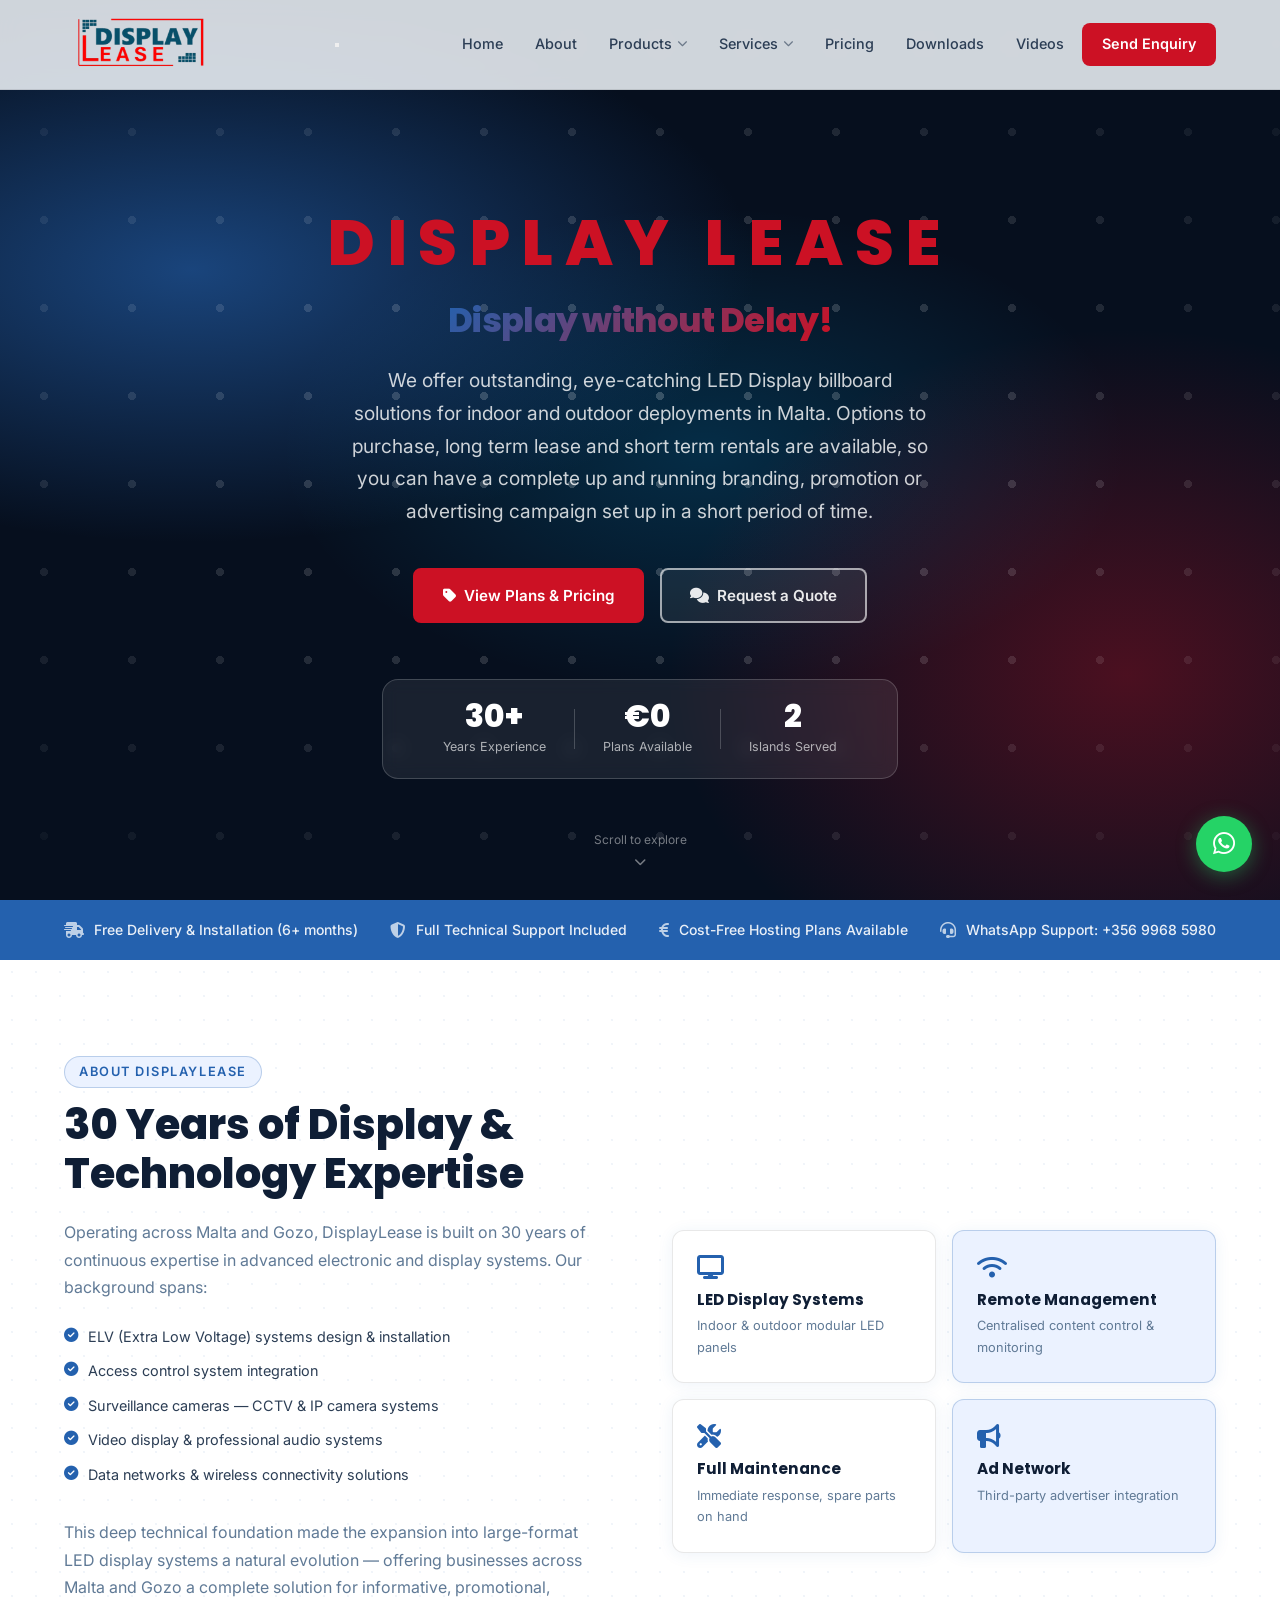
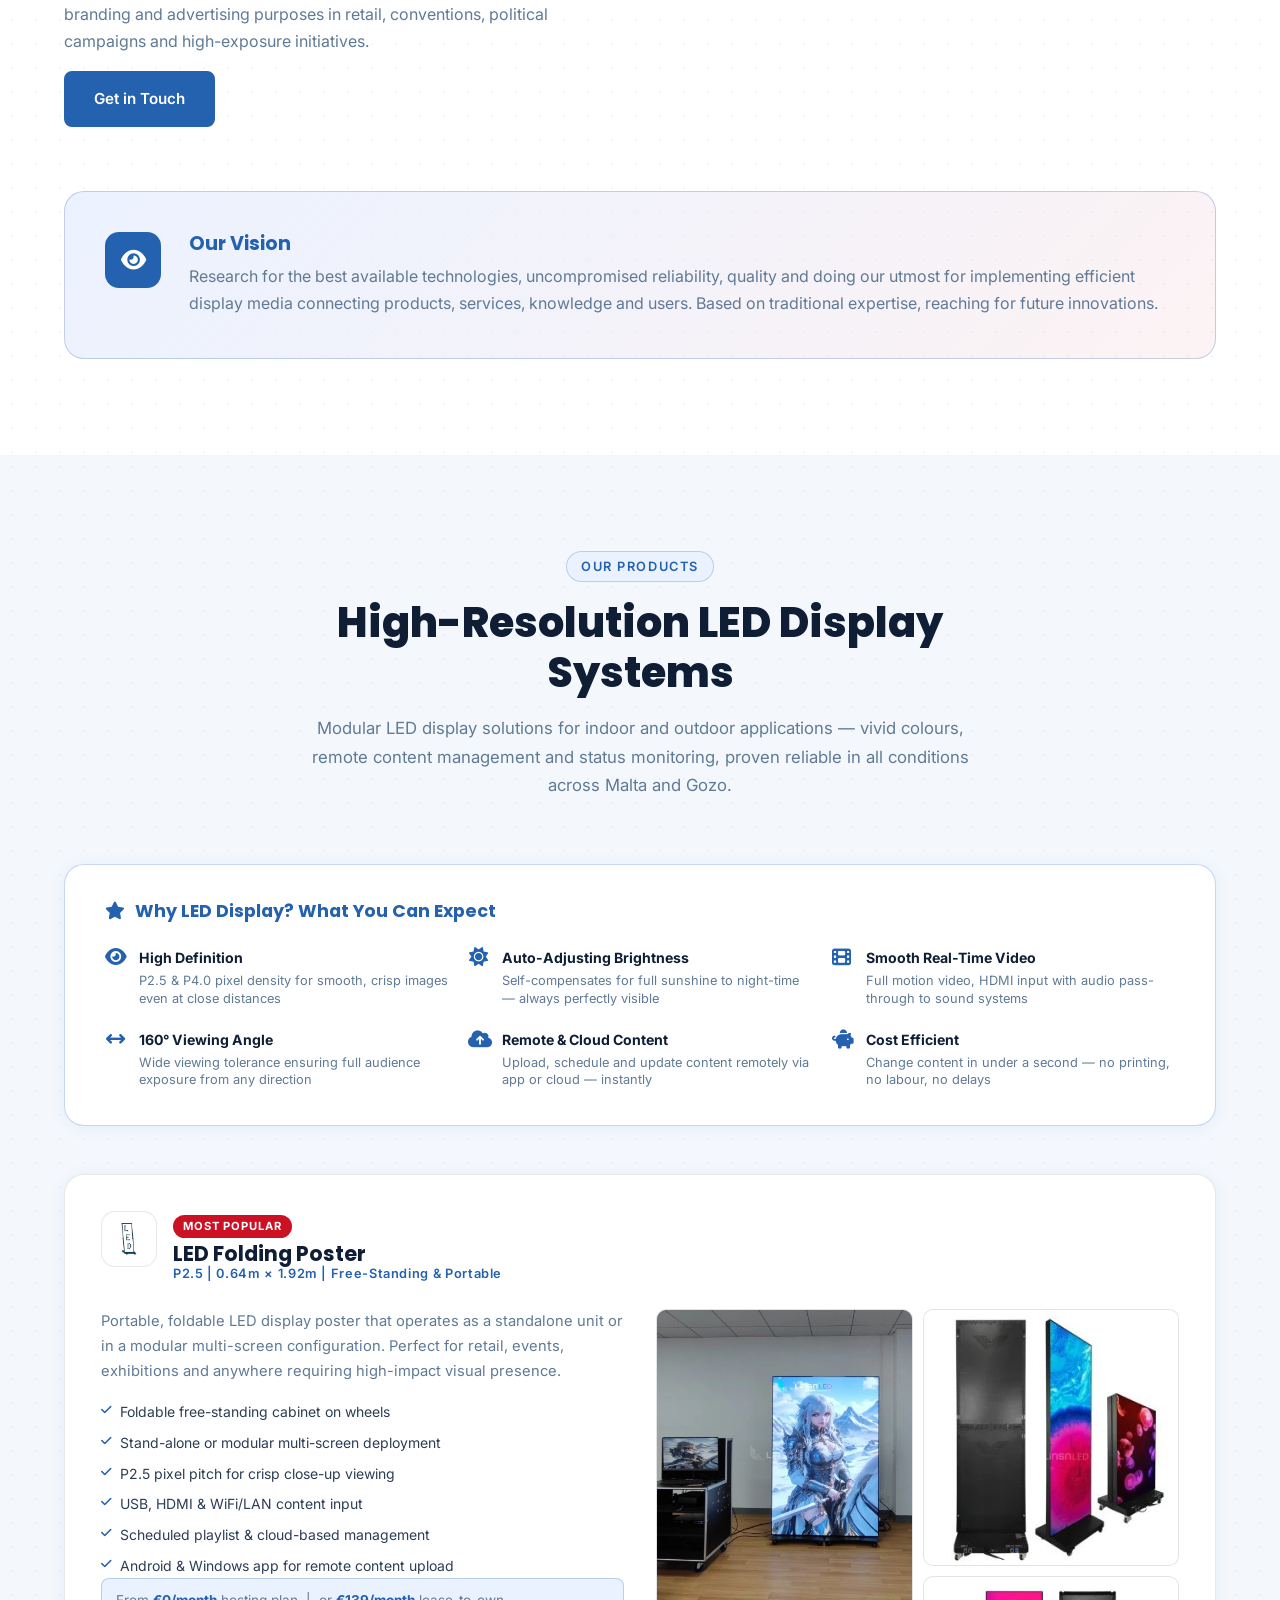
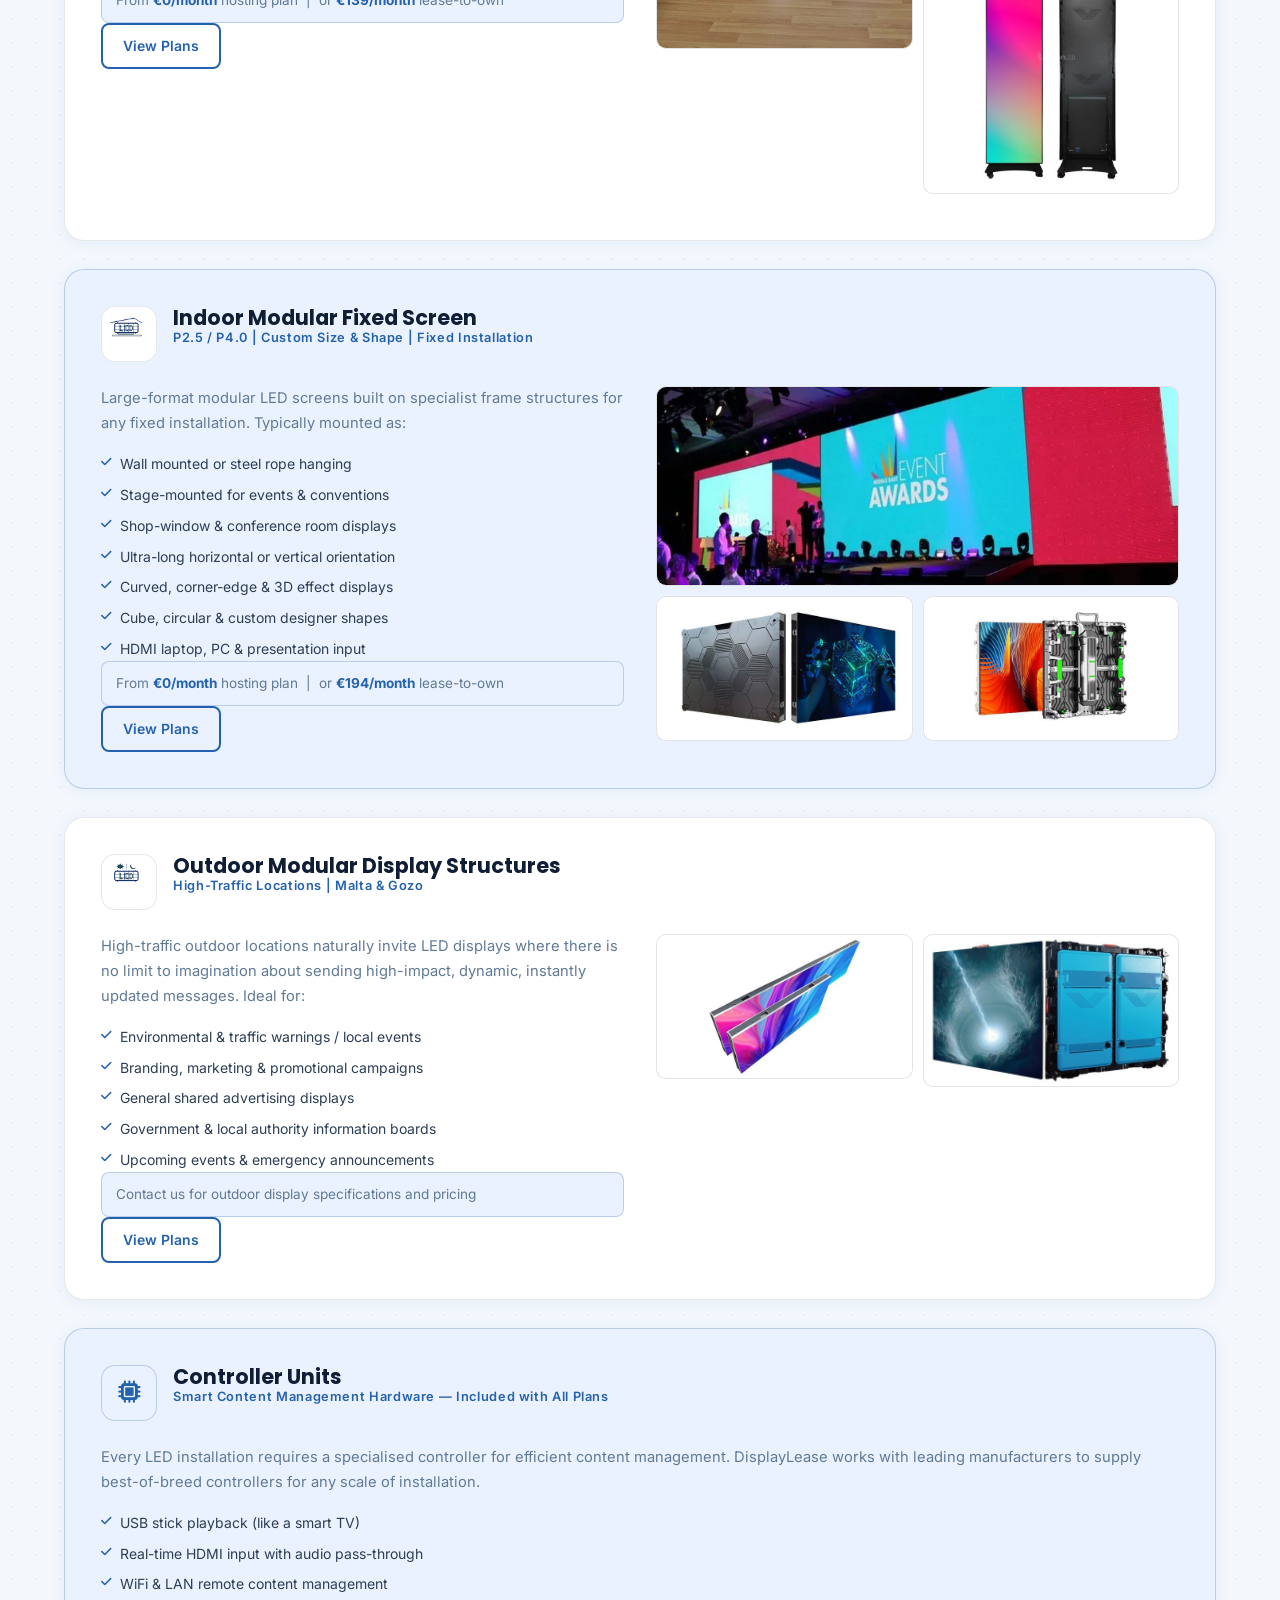
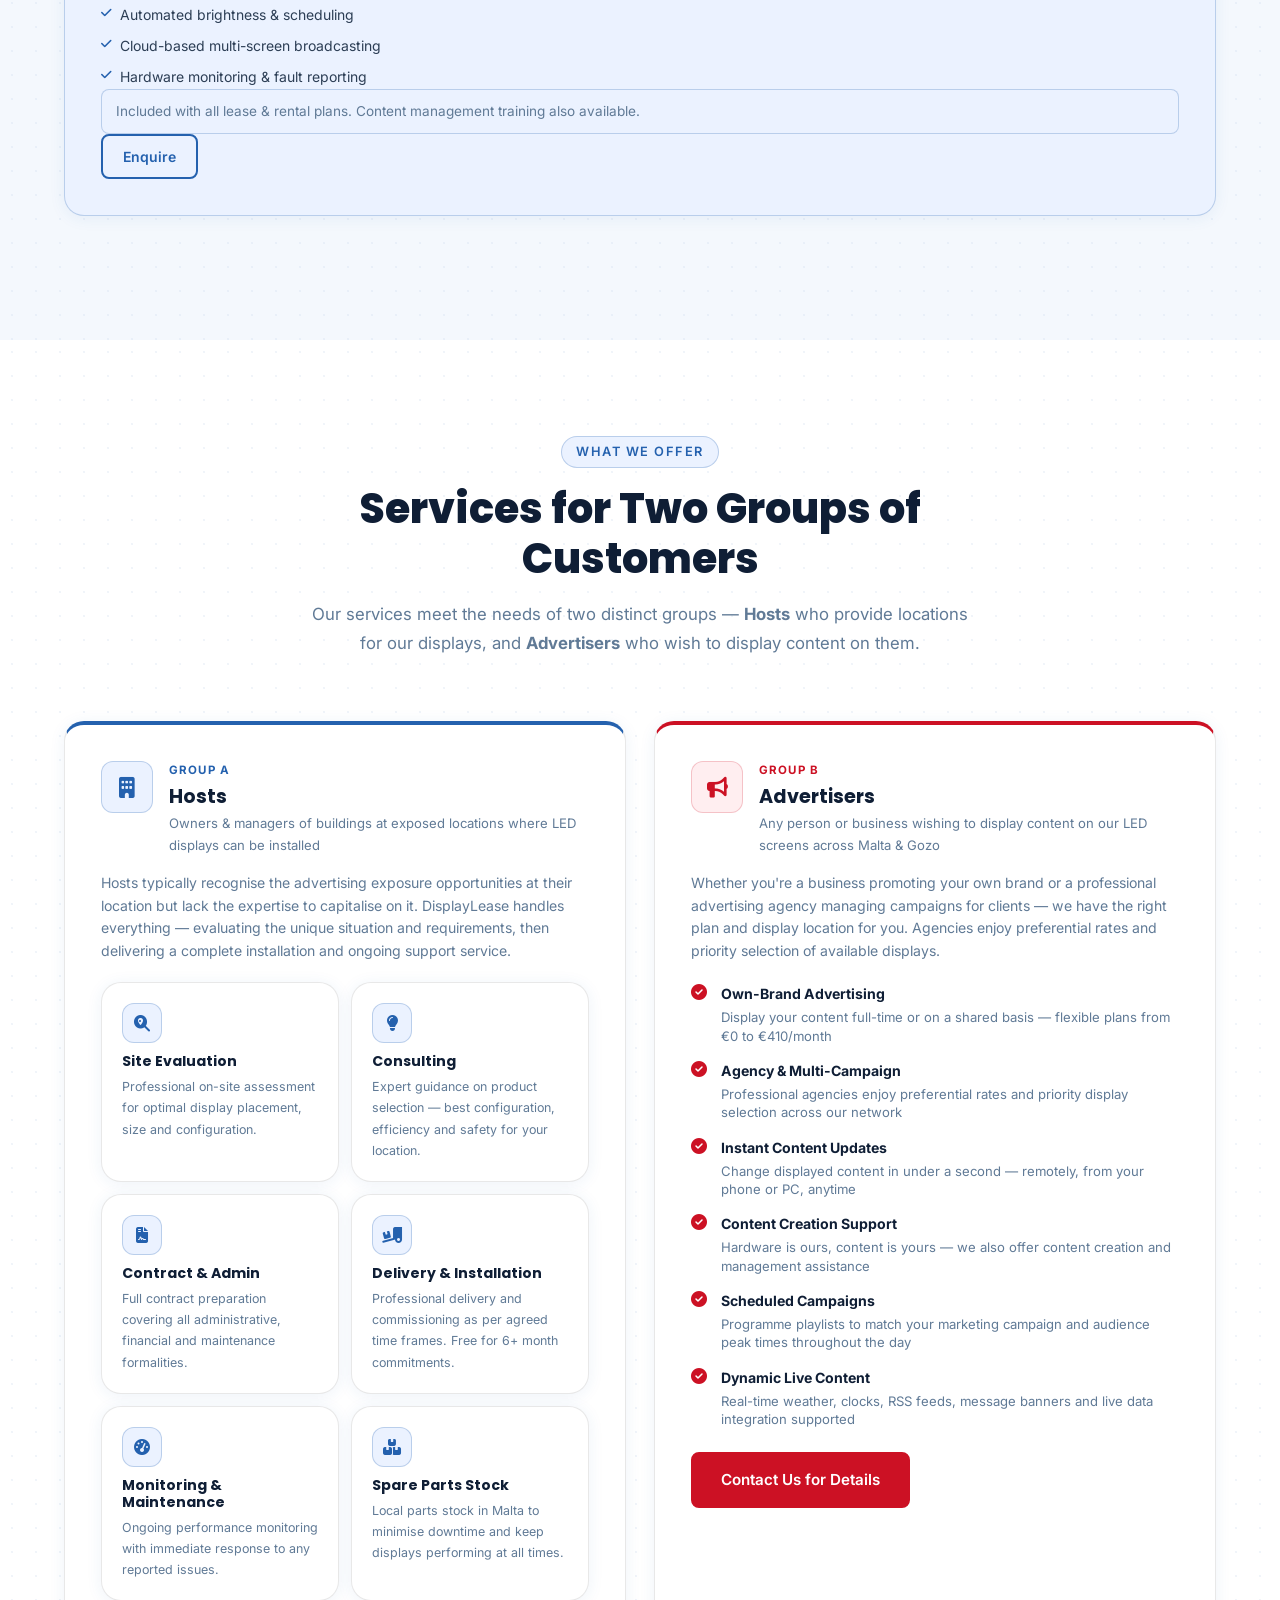
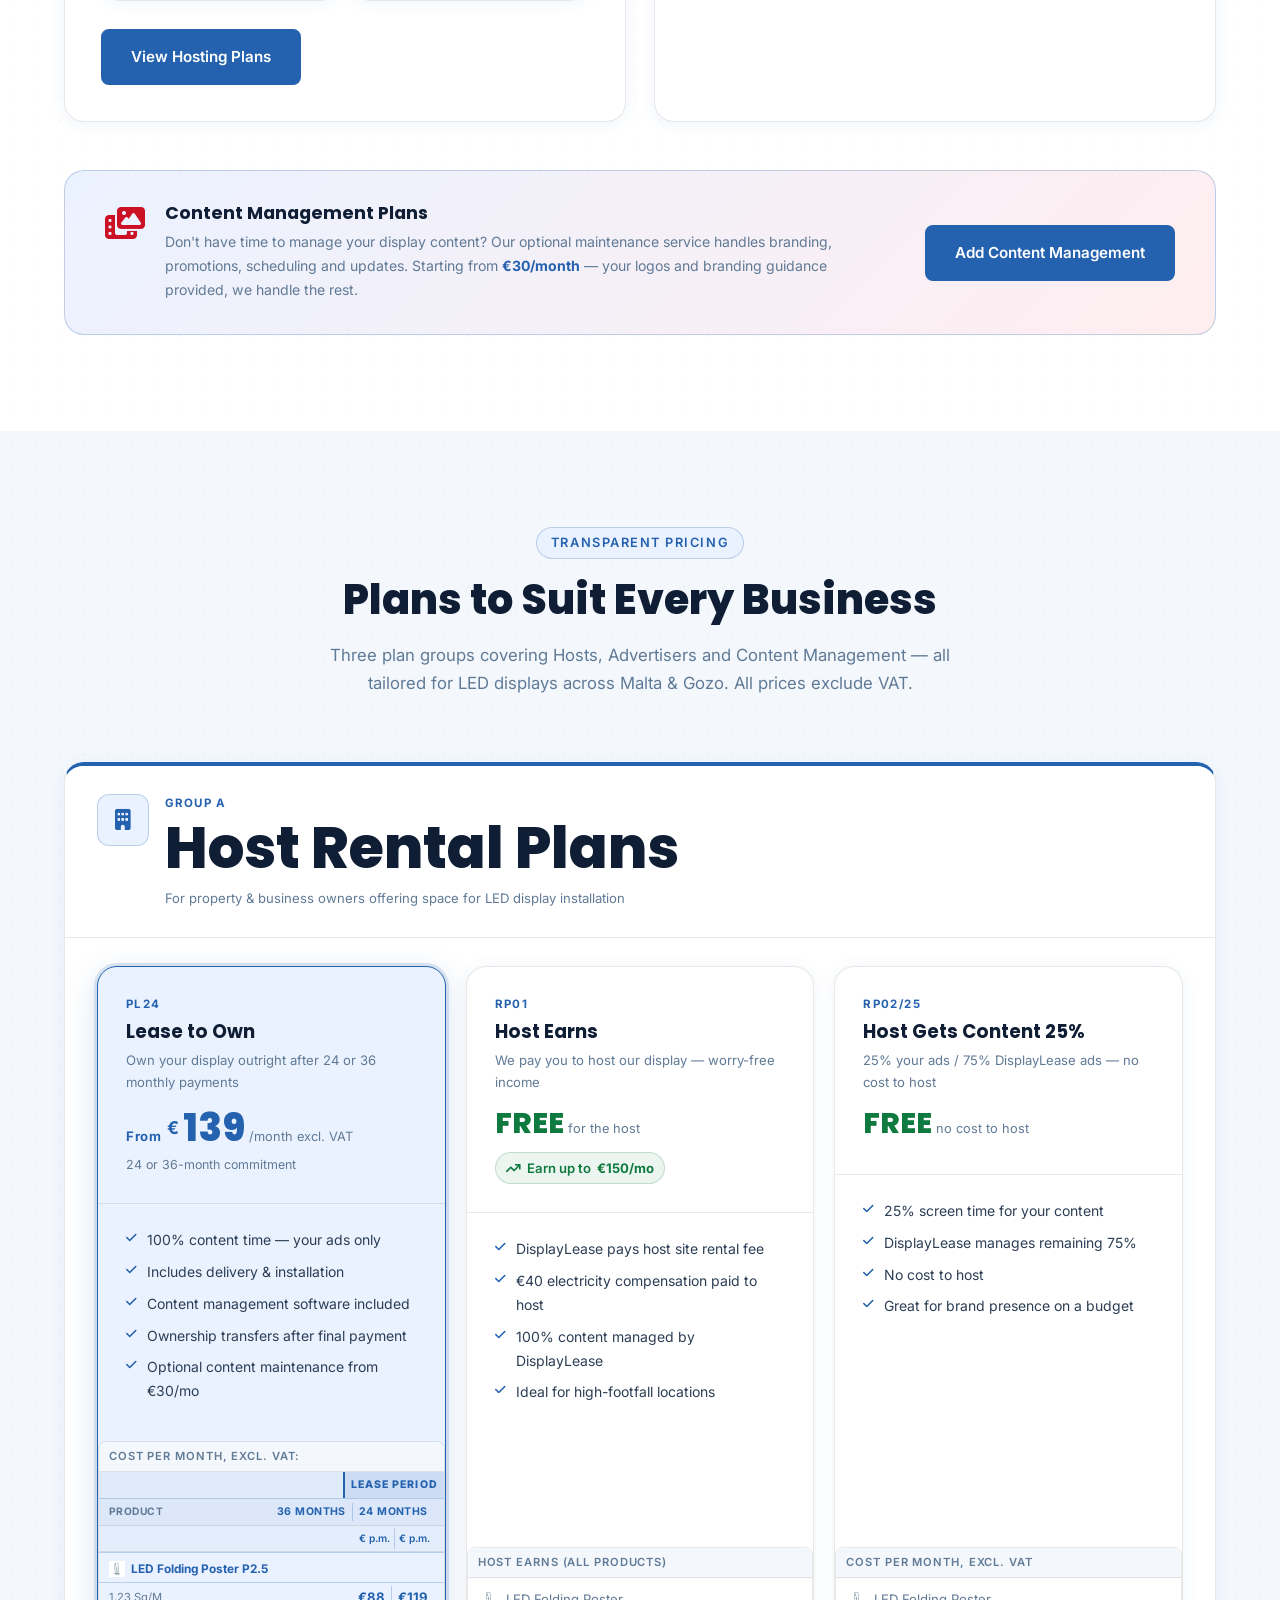
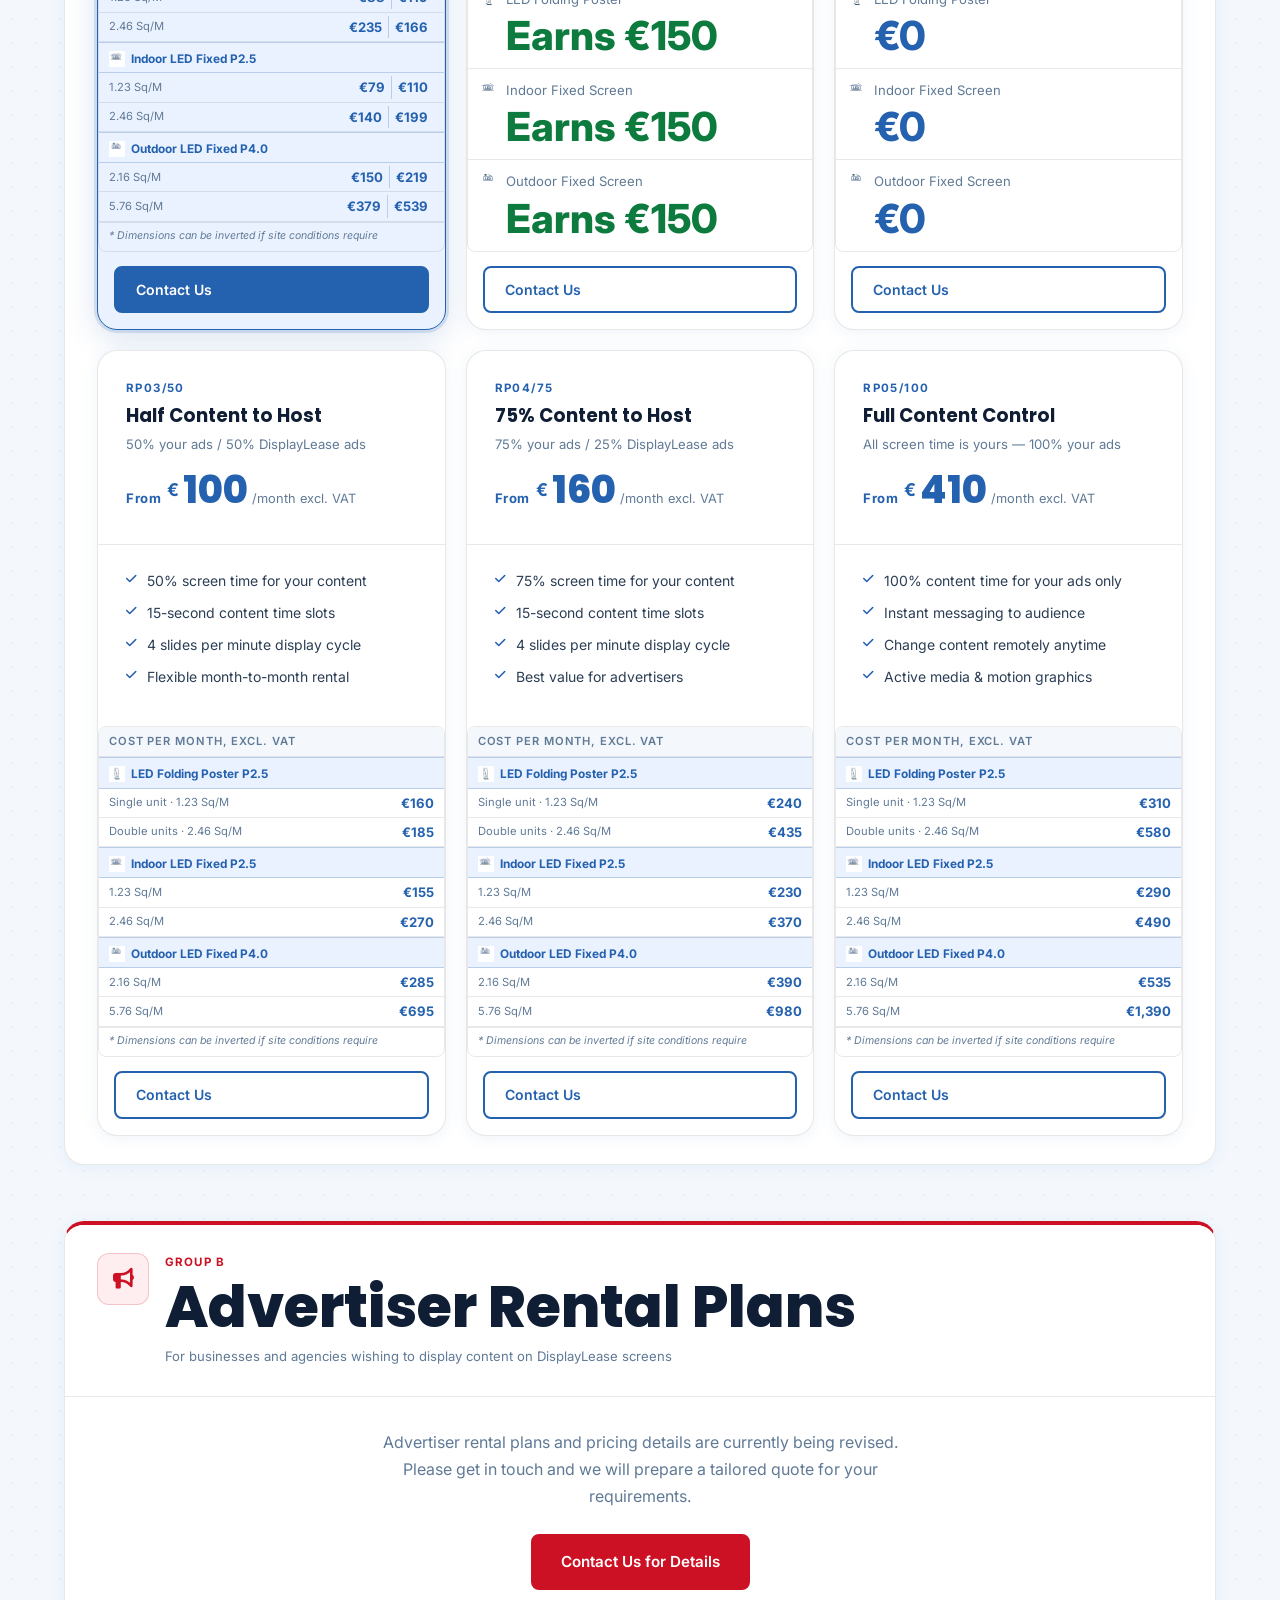
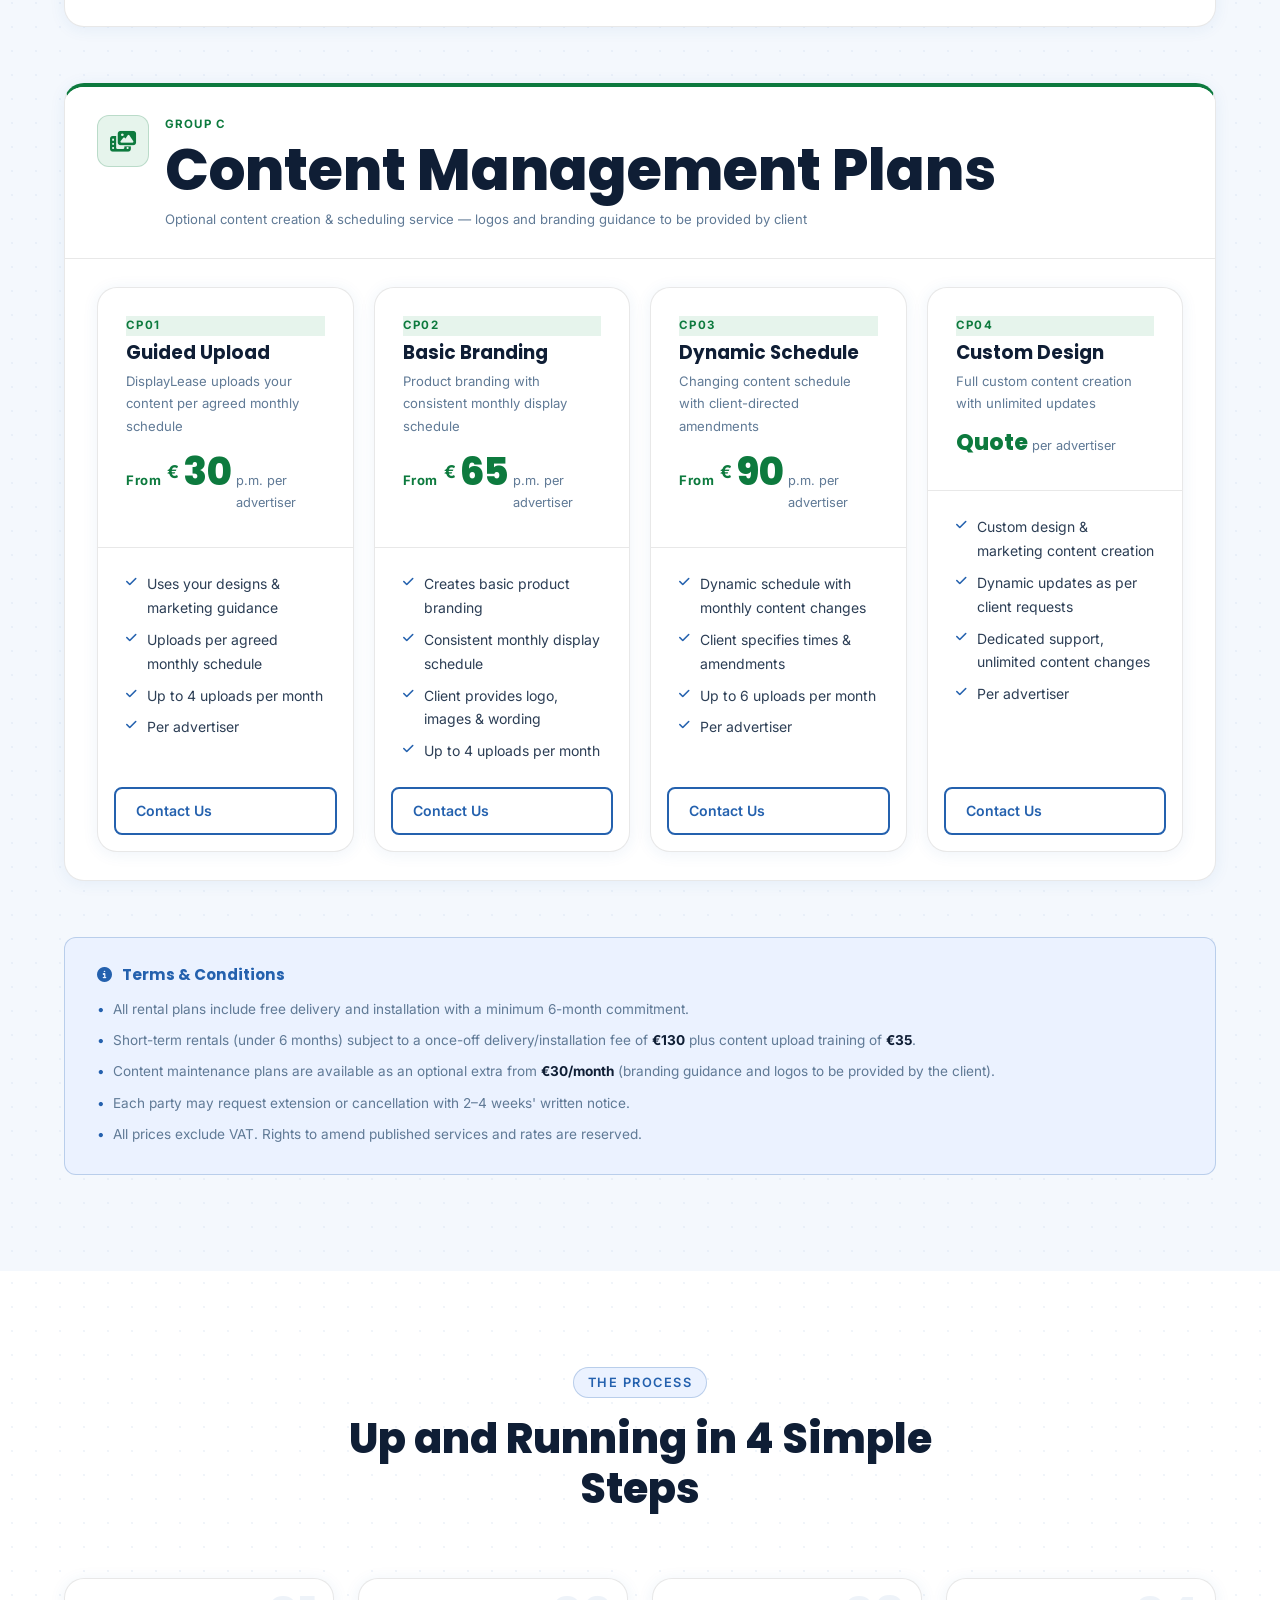
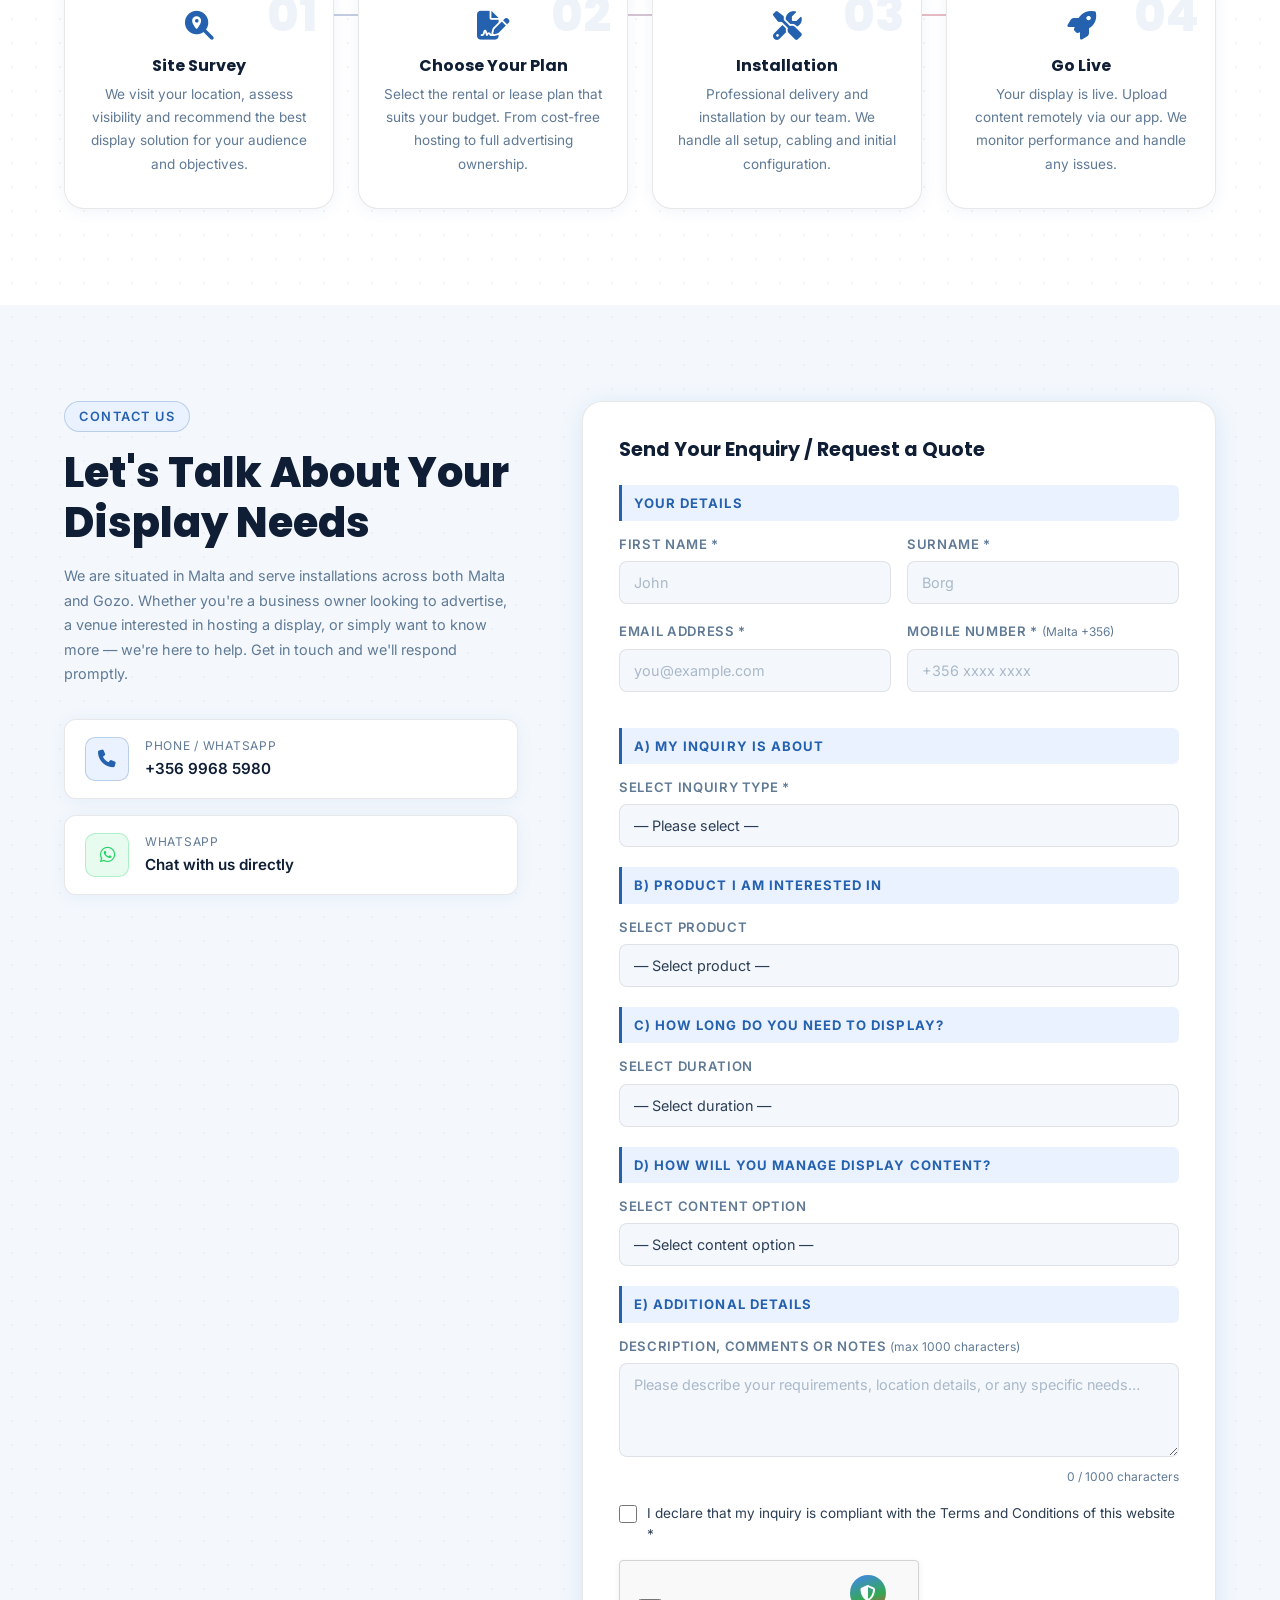
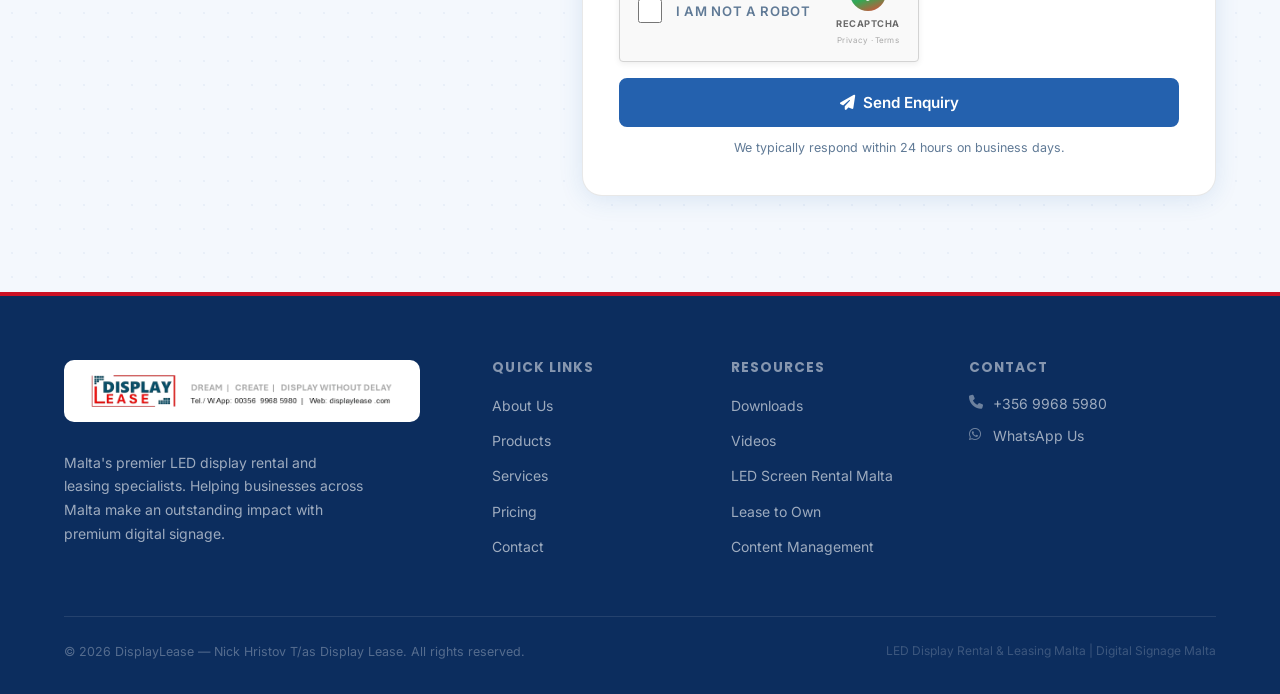
==== commit 6d45a970: "RP03/50, RP04/75, RP05/100: expand product prices to 2 sizes per product with updated figures Co-aut" ====
--- a/index.html
+++ b/index.html
@@ -146,11 +146,18 @@
 <li><i class="fa-solid fa-check"></i> 4 slides per minute display cycle</li>
 <li><i class="fa-solid fa-check"></i> Flexible month-to-month rental</li>
 </ul>
-<div class="plan-product-prices">
+<div class="plan-product-prices rp-prices">
 <div class="ppp-header">Cost Per Month, excl. VAT</div>
-<div class="ppp-row"><img src="images/icon-fold-poster.png" class="ppp-icon" alt="Folding Poster"><span class="ppp-product">LED Folding Poster</span><span class="ppp-price">&euro;100</span></div>
-<div class="ppp-row"><img src="images/icon-indoor-display.png" class="ppp-icon" alt="Indoor Screen"><span class="ppp-product">Indoor Fixed Screen</span><span class="ppp-price">&euro;270</span></div>
-<div class="ppp-row"><img src="images/icon-outdoor-display.png" class="ppp-icon" alt="Outdoor Screen"><span class="ppp-product">Outdoor Fixed Screen</span><span class="ppp-price">&euro;145</span></div>
+<div class="pl24-prod-head"><img src="images/icon-fold-poster.png" class="ppp-icon" alt="Folding Poster"><span>LED Folding Poster P2.5</span></div>
+<div class="rp-size-row"><span class="rp-dim">Single unit &middot; 1.23 Sq/M</span><span class="rp-p">&euro;160</span></div>
+<div class="rp-size-row"><span class="rp-dim">Double units &middot; 2.46 Sq/M</span><span class="rp-p">&euro;185</span></div>
+<div class="pl24-prod-head"><img src="images/icon-indoor-display.png" class="ppp-icon" alt="Indoor Screen"><span>Indoor LED Fixed P2.5</span></div>
+<div class="rp-size-row"><span class="rp-dim">1.23 Sq/M</span><span class="rp-p">&euro;155</span></div>
+<div class="rp-size-row"><span class="rp-dim">2.46 Sq/M</span><span class="rp-p">&euro;270</span></div>
+<div class="pl24-prod-head"><img src="images/icon-outdoor-display.png" class="ppp-icon" alt="Outdoor Screen"><span>Outdoor LED Fixed P4.0</span></div>
+<div class="rp-size-row"><span class="rp-dim">2.16 Sq/M</span><span class="rp-p">&euro;285</span></div>
+<div class="rp-size-row"><span class="rp-dim">5.76 Sq/M</span><span class="rp-p">&euro;695</span></div>
+<div class="pl24-remark">* Dimensions can be inverted if site conditions require</div>
 </div>
 <a href="#contact" class="btn btn-outline btn-block">Contact Us</a>
 </div>
@@ -167,11 +174,18 @@
 <li><i class="fa-solid fa-check"></i> 4 slides per minute display cycle</li>
 <li><i class="fa-solid fa-check"></i> Best value for advertisers</li>
 </ul>
-<div class="plan-product-prices">
+<div class="plan-product-prices rp-prices">
 <div class="ppp-header">Cost Per Month, excl. VAT</div>
-<div class="ppp-row"><img src="images/icon-fold-poster.png" class="ppp-icon" alt="Folding Poster"><span class="ppp-product">LED Folding Poster</span><span class="ppp-price">&euro;160</span></div>
-<div class="ppp-row"><img src="images/icon-indoor-display.png" class="ppp-icon" alt="Indoor Screen"><span class="ppp-product">Indoor Fixed Screen</span><span class="ppp-price">&euro;395</span></div>
-<div class="ppp-row"><img src="images/icon-outdoor-display.png" class="ppp-icon" alt="Outdoor Screen"><span class="ppp-product">Outdoor Fixed Screen</span><span class="ppp-price">&euro;420</span></div>
+<div class="pl24-prod-head"><img src="images/icon-fold-poster.png" class="ppp-icon" alt="Folding Poster"><span>LED Folding Poster P2.5</span></div>
+<div class="rp-size-row"><span class="rp-dim">Single unit &middot; 1.23 Sq/M</span><span class="rp-p">&euro;240</span></div>
+<div class="rp-size-row"><span class="rp-dim">Double units &middot; 2.46 Sq/M</span><span class="rp-p">&euro;435</span></div>
+<div class="pl24-prod-head"><img src="images/icon-indoor-display.png" class="ppp-icon" alt="Indoor Screen"><span>Indoor LED Fixed P2.5</span></div>
+<div class="rp-size-row"><span class="rp-dim">1.23 Sq/M</span><span class="rp-p">&euro;230</span></div>
+<div class="rp-size-row"><span class="rp-dim">2.46 Sq/M</span><span class="rp-p">&euro;370</span></div>
+<div class="pl24-prod-head"><img src="images/icon-outdoor-display.png" class="ppp-icon" alt="Outdoor Screen"><span>Outdoor LED Fixed P4.0</span></div>
+<div class="rp-size-row"><span class="rp-dim">2.16 Sq/M</span><span class="rp-p">&euro;390</span></div>
+<div class="rp-size-row"><span class="rp-dim">5.76 Sq/M</span><span class="rp-p">&euro;980</span></div>
+<div class="pl24-remark">* Dimensions can be inverted if site conditions require</div>
 </div>
 <a href="#contact" class="btn btn-outline btn-block">Contact Us</a>
 </div>
@@ -188,11 +202,18 @@
 <li><i class="fa-solid fa-check"></i> Change content remotely anytime</li>
 <li><i class="fa-solid fa-check"></i> Active media &amp; motion graphics</li>
 </ul>
-<div class="plan-product-prices">
+<div class="plan-product-prices rp-prices">
 <div class="ppp-header">Cost Per Month, excl. VAT</div>
-<div class="ppp-row"><img src="images/icon-fold-poster.png" class="ppp-icon" alt="Folding Poster"><span class="ppp-product">LED Folding Poster</span><span class="ppp-price">&euro;410</span></div>
-<div class="ppp-row"><img src="images/icon-indoor-display.png" class="ppp-icon" alt="Indoor Screen"><span class="ppp-product">Indoor Fixed Screen</span><span class="ppp-price">&euro;535</span></div>
-<div class="ppp-row"><img src="images/icon-outdoor-display.png" class="ppp-icon" alt="Outdoor Screen"><span class="ppp-product">Outdoor Fixed Screen</span><span class="ppp-price">&euro;570</span></div>
+<div class="pl24-prod-head"><img src="images/icon-fold-poster.png" class="ppp-icon" alt="Folding Poster"><span>LED Folding Poster P2.5</span></div>
+<div class="rp-size-row"><span class="rp-dim">Single unit &middot; 1.23 Sq/M</span><span class="rp-p">&euro;310</span></div>
+<div class="rp-size-row"><span class="rp-dim">Double units &middot; 2.46 Sq/M</span><span class="rp-p">&euro;580</span></div>
+<div class="pl24-prod-head"><img src="images/icon-indoor-display.png" class="ppp-icon" alt="Indoor Screen"><span>Indoor LED Fixed P2.5</span></div>
+<div class="rp-size-row"><span class="rp-dim">1.23 Sq/M</span><span class="rp-p">&euro;290</span></div>
+<div class="rp-size-row"><span class="rp-dim">2.46 Sq/M</span><span class="rp-p">&euro;490</span></div>
+<div class="pl24-prod-head"><img src="images/icon-outdoor-display.png" class="ppp-icon" alt="Outdoor Screen"><span>Outdoor LED Fixed P4.0</span></div>
+<div class="rp-size-row"><span class="rp-dim">2.16 Sq/M</span><span class="rp-p">&euro;535</span></div>
+<div class="rp-size-row"><span class="rp-dim">5.76 Sq/M</span><span class="rp-p">&euro;1,390</span></div>
+<div class="pl24-remark">* Dimensions can be inverted if site conditions require</div>
 </div>
 <a href="#contact" class="btn btn-outline btn-block">Contact Us</a>
 </div>
--- a/css/styles.css
+++ b/css/styles.css
@@ -17,6 +17,9 @@
 .pl24-term{text-align:center;white-space:nowrap;padding:0 6px}
 .pl24-vborder{border-left:1px solid var(--border-accent)}
 .pl24-remark{font-size:.66rem;color:var(--text-muted);padding:4px 10px 6px;font-style:italic;border-top:1px solid var(--border)}
+.rp-prices .rp-size-row{display:flex;justify-content:space-between;align-items:center;padding:3px 10px;border-bottom:1px solid var(--border);font-size:.74rem}
+.rp-prices .rp-dim{color:var(--text-muted);font-size:.7rem}
+.rp-prices .rp-p{font-weight:700;color:var(--primary);font-size:.82rem;white-space:nowrap;padding-left:8px}
 
 .price-from{font-size:.82rem;font-weight:700;letter-spacing:.04em;vertical-align:middle;margin-right:2px}
 .pricing-group-host .price-from,.pricing-group-host .price-currency,.pricing-group-host .price-amount:not(.free){color:var(--primary)}
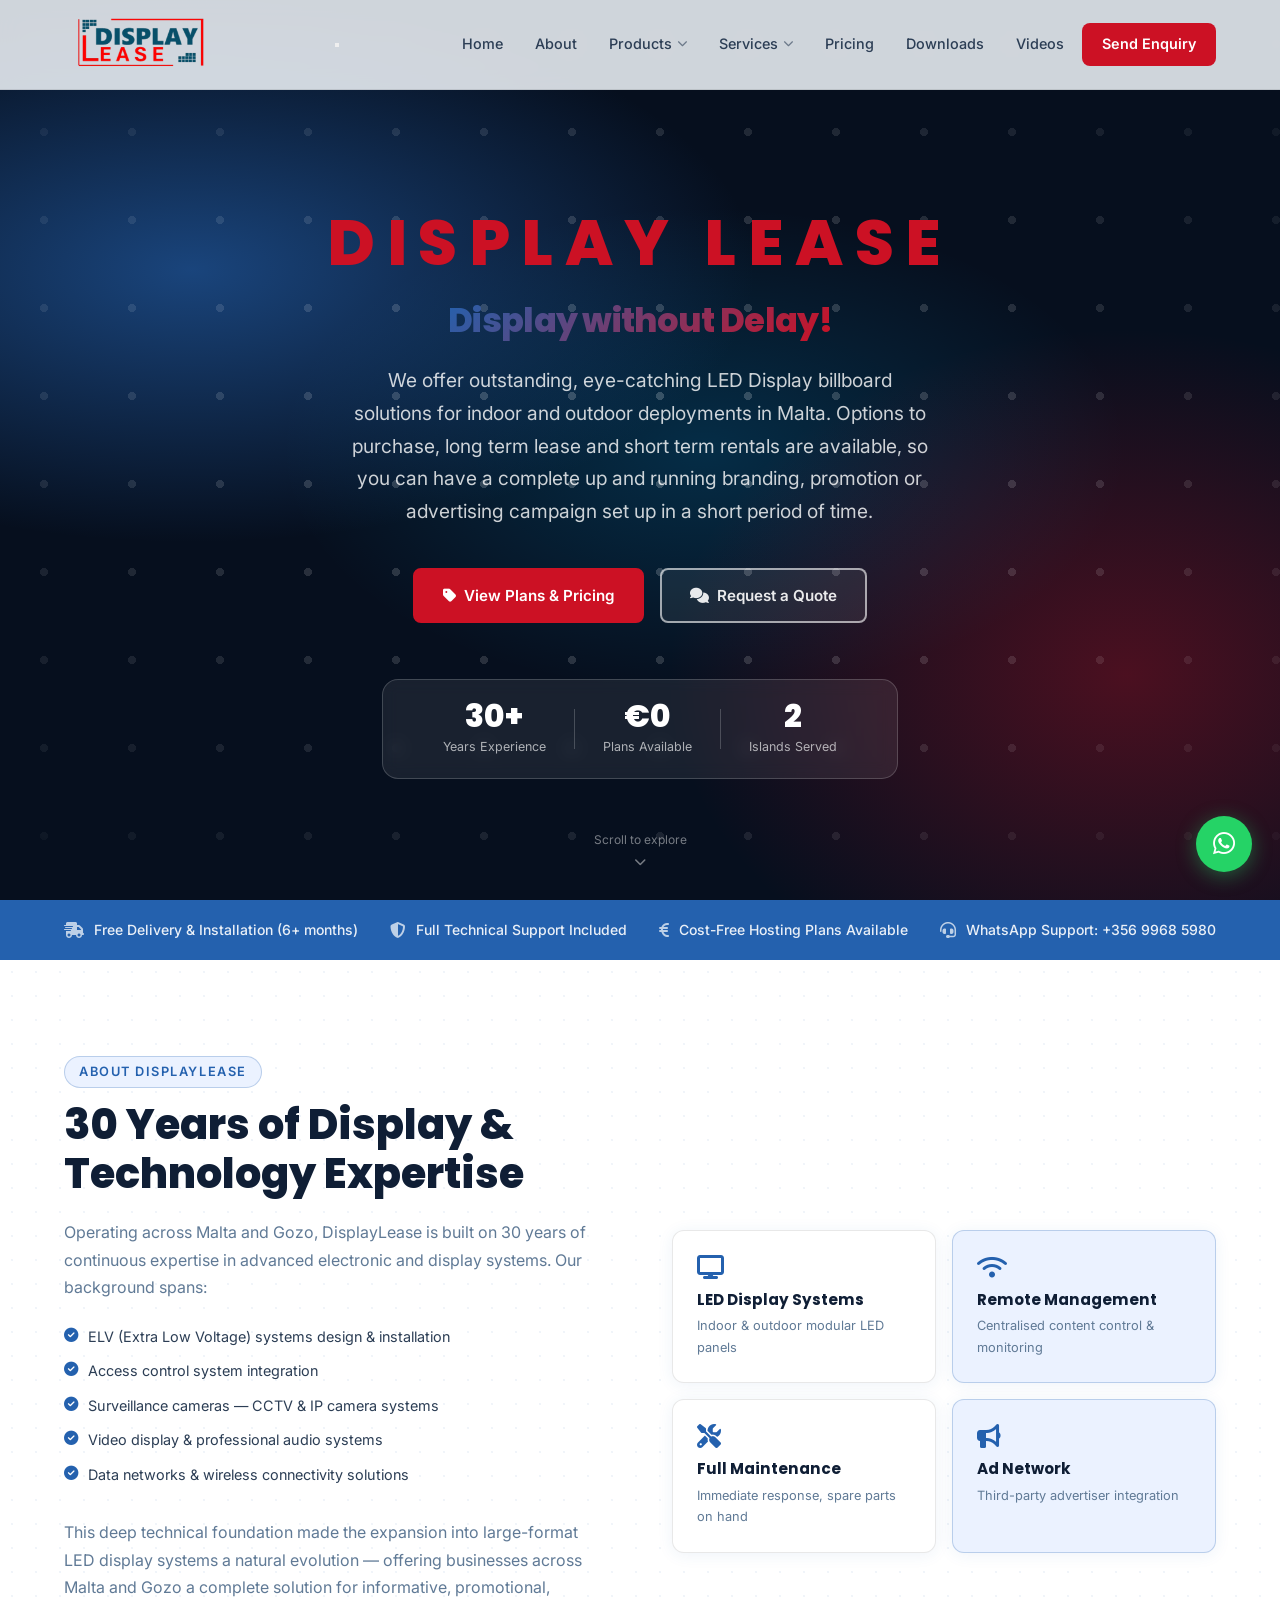
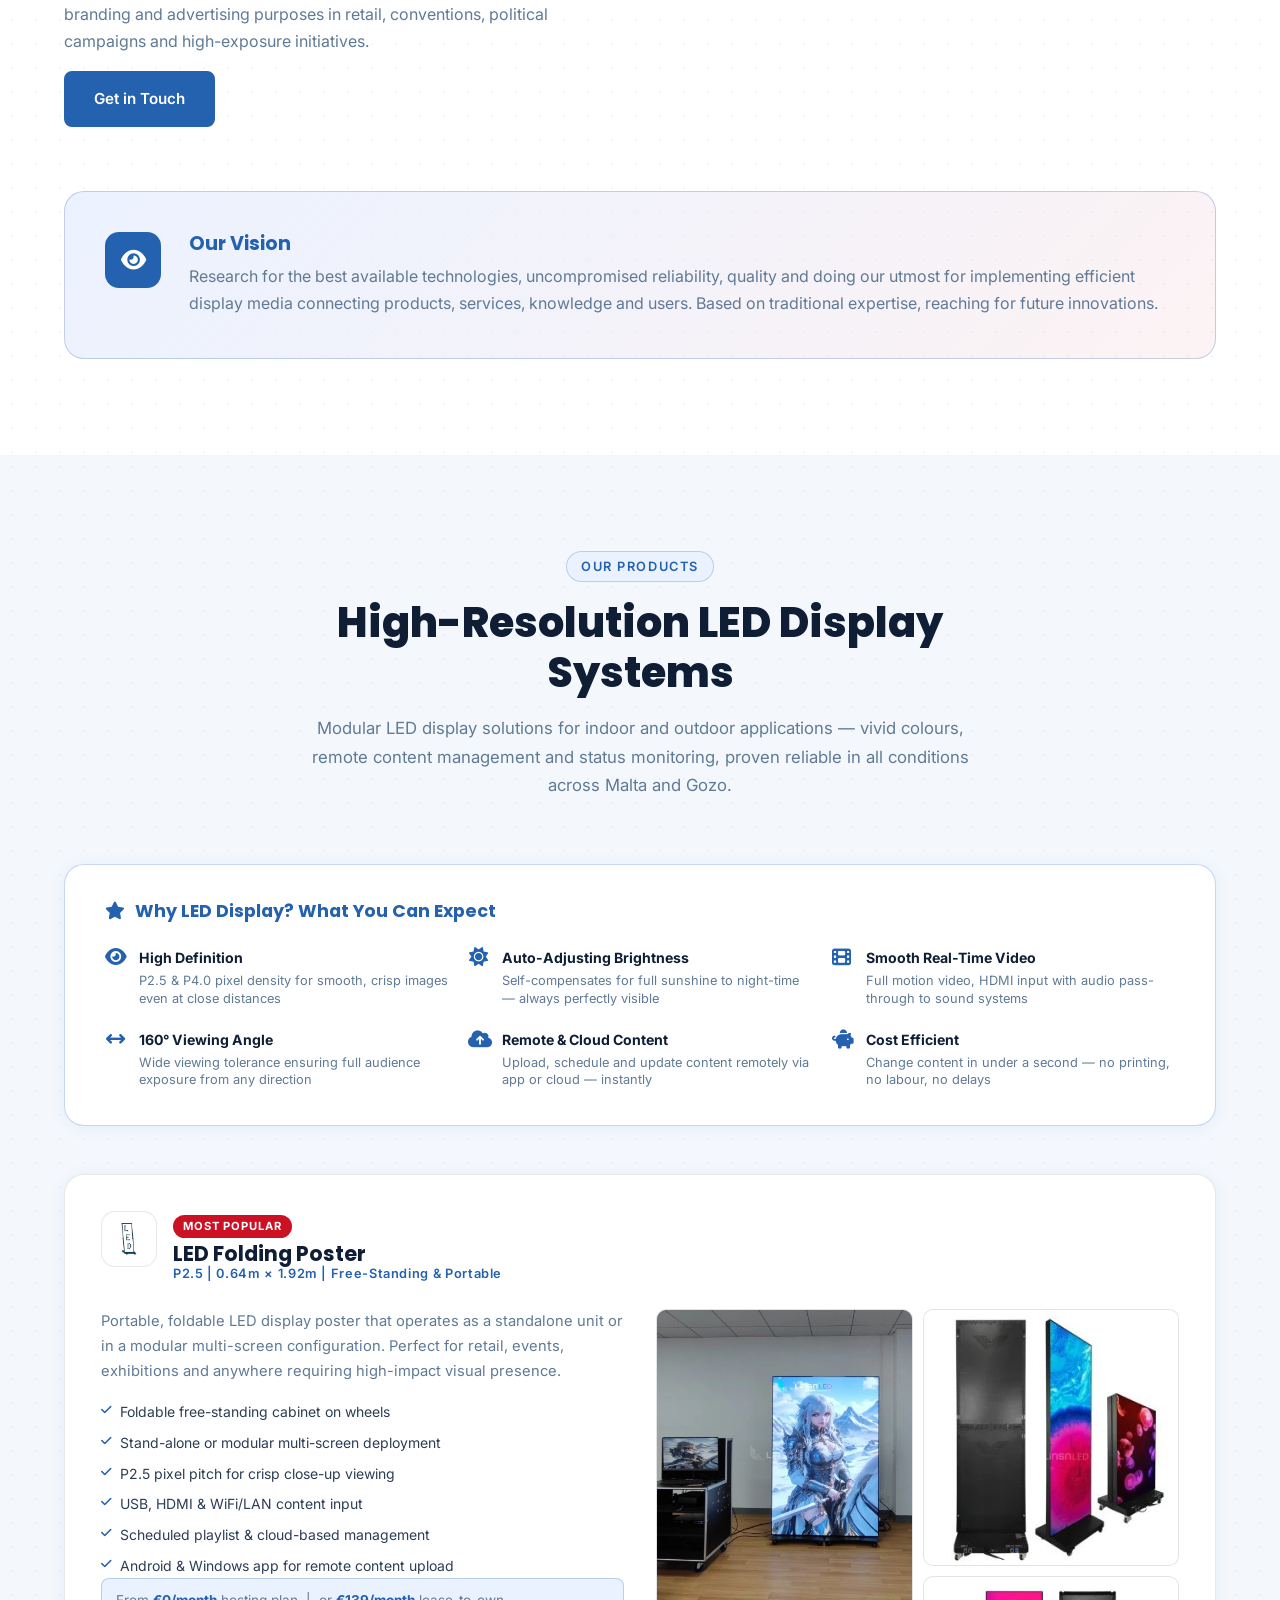
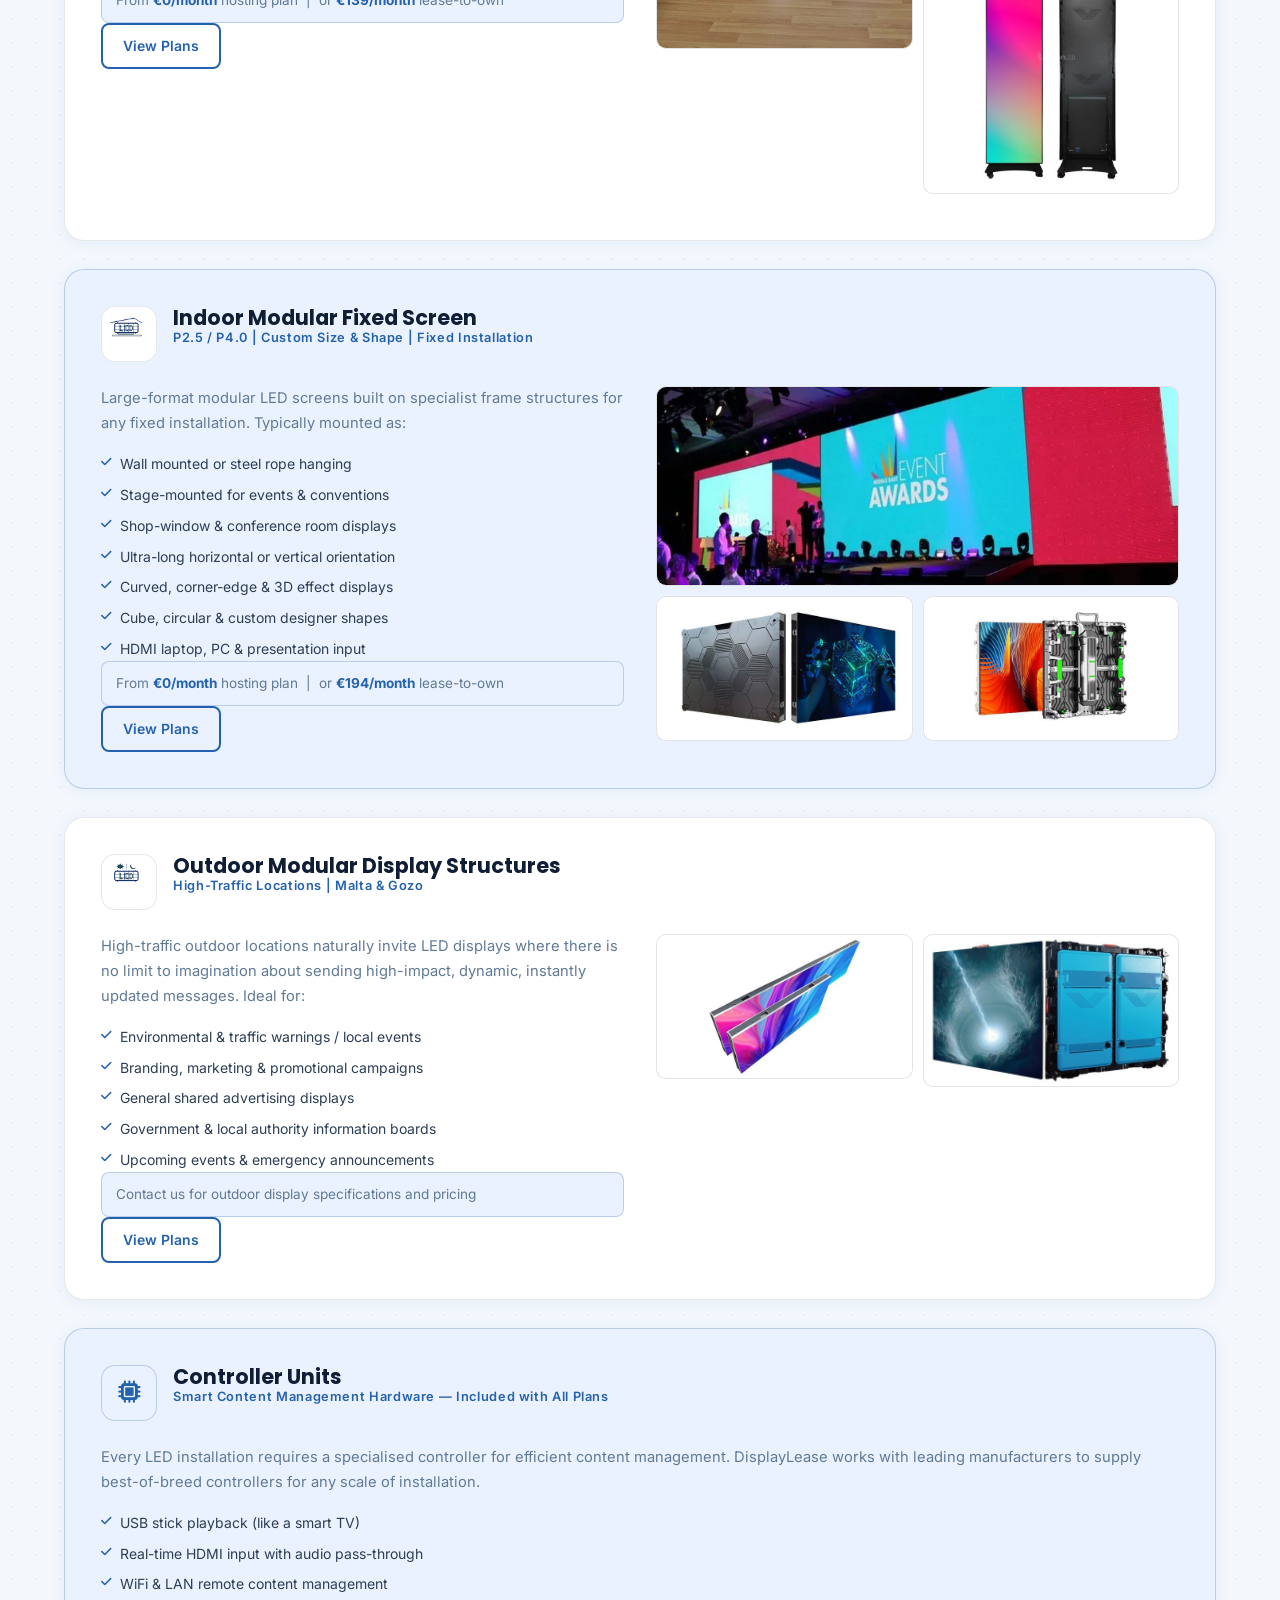
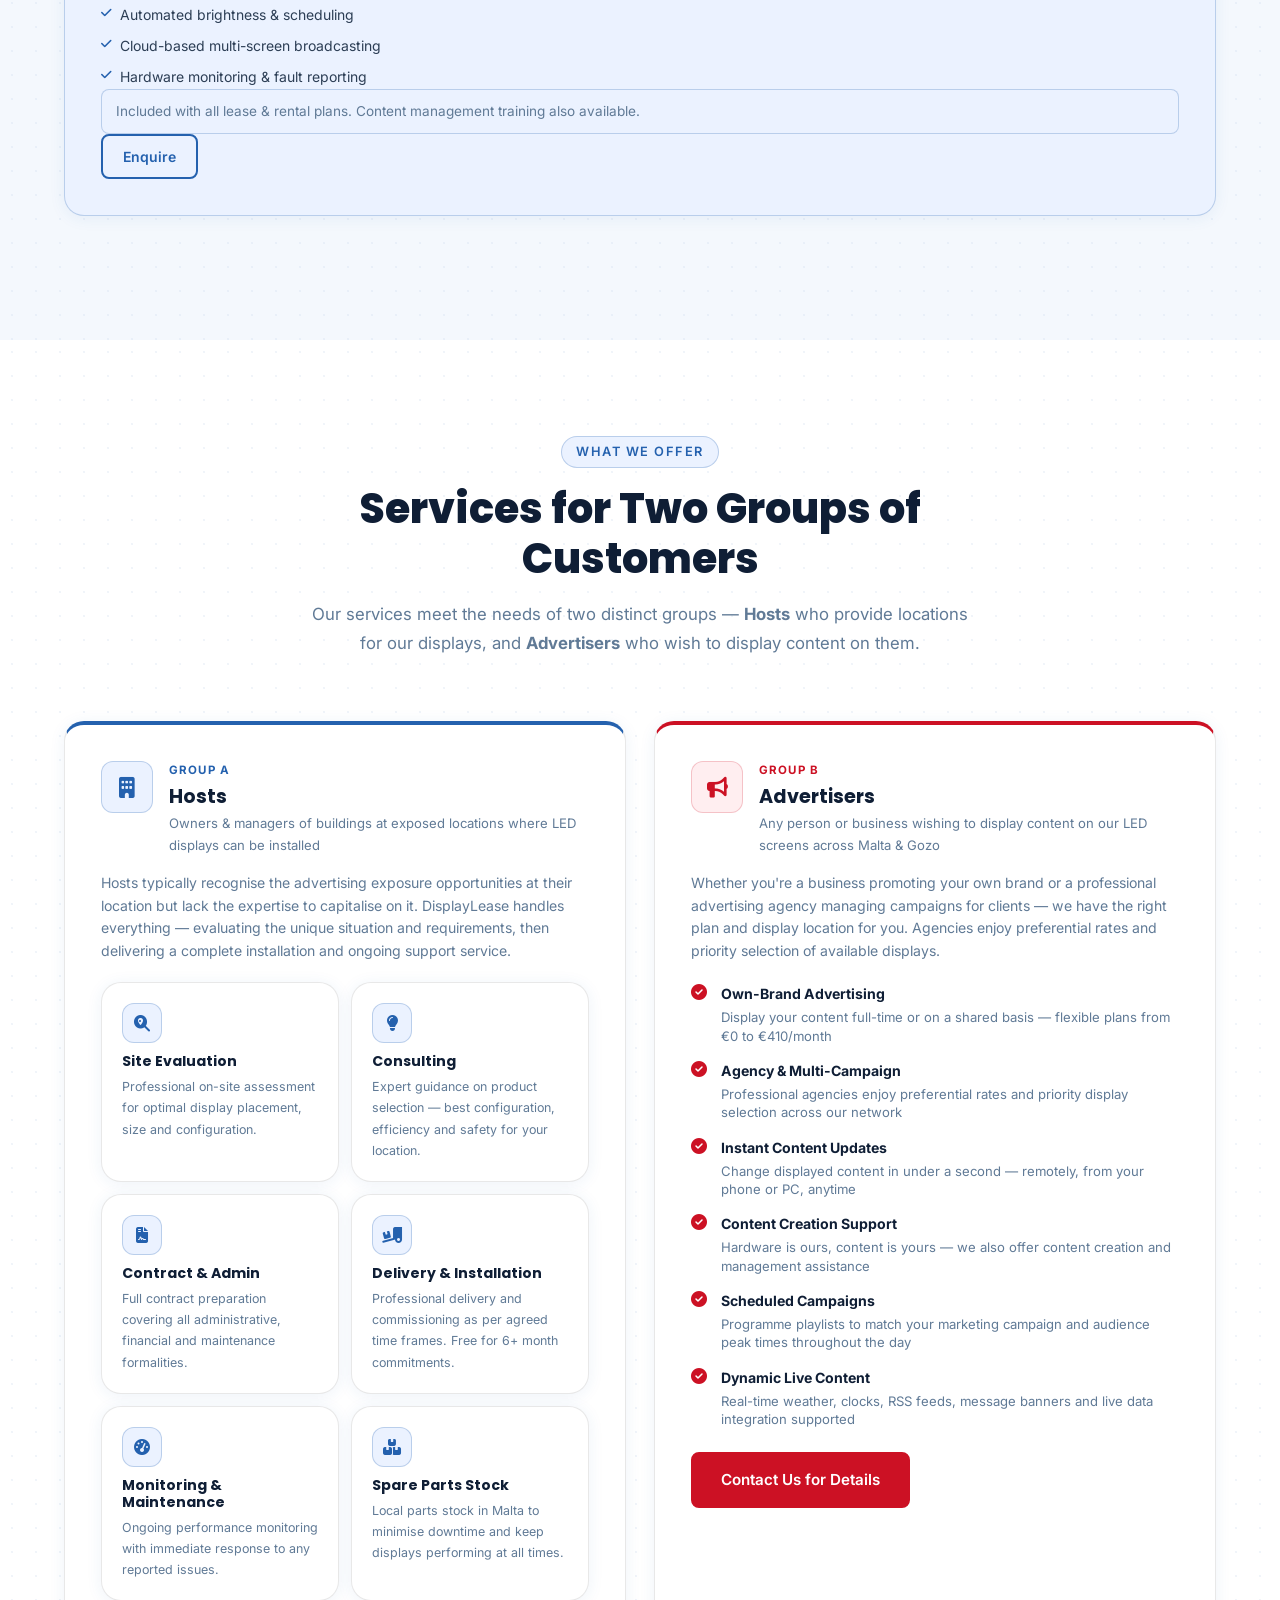
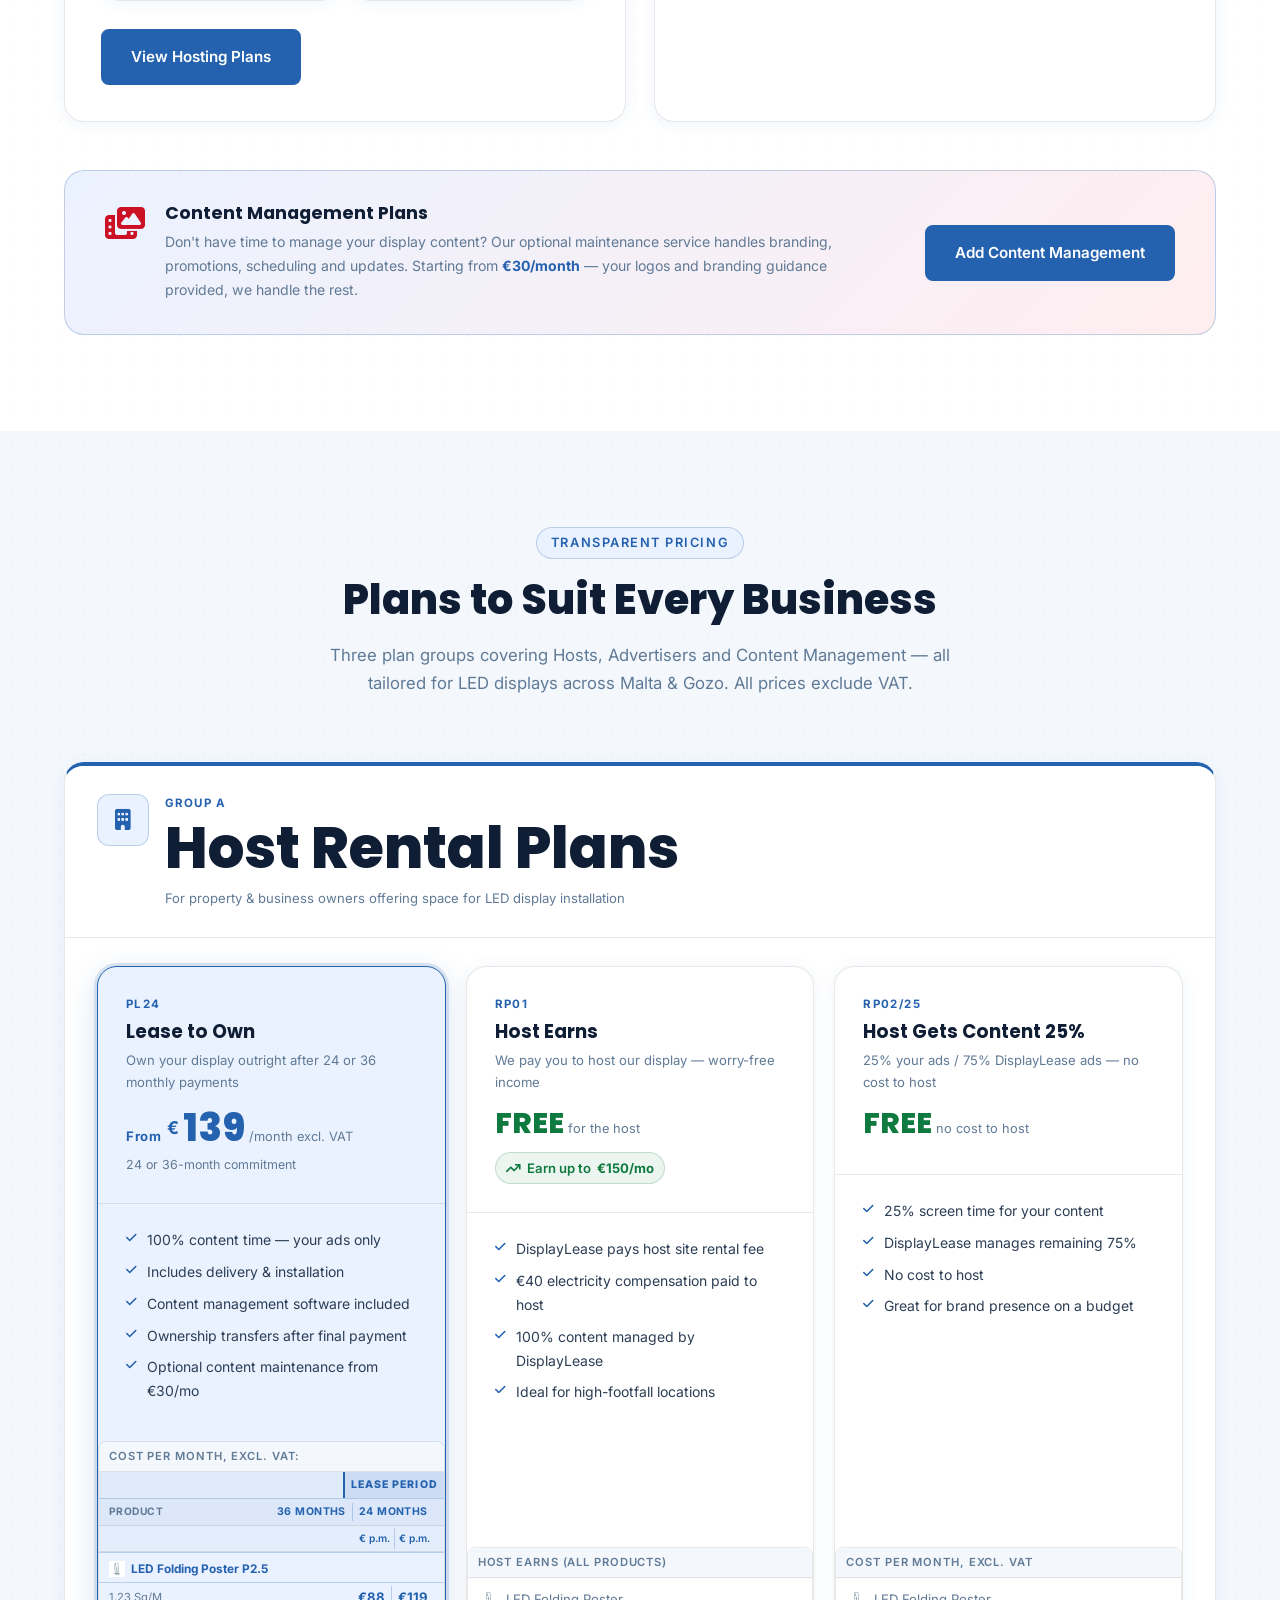
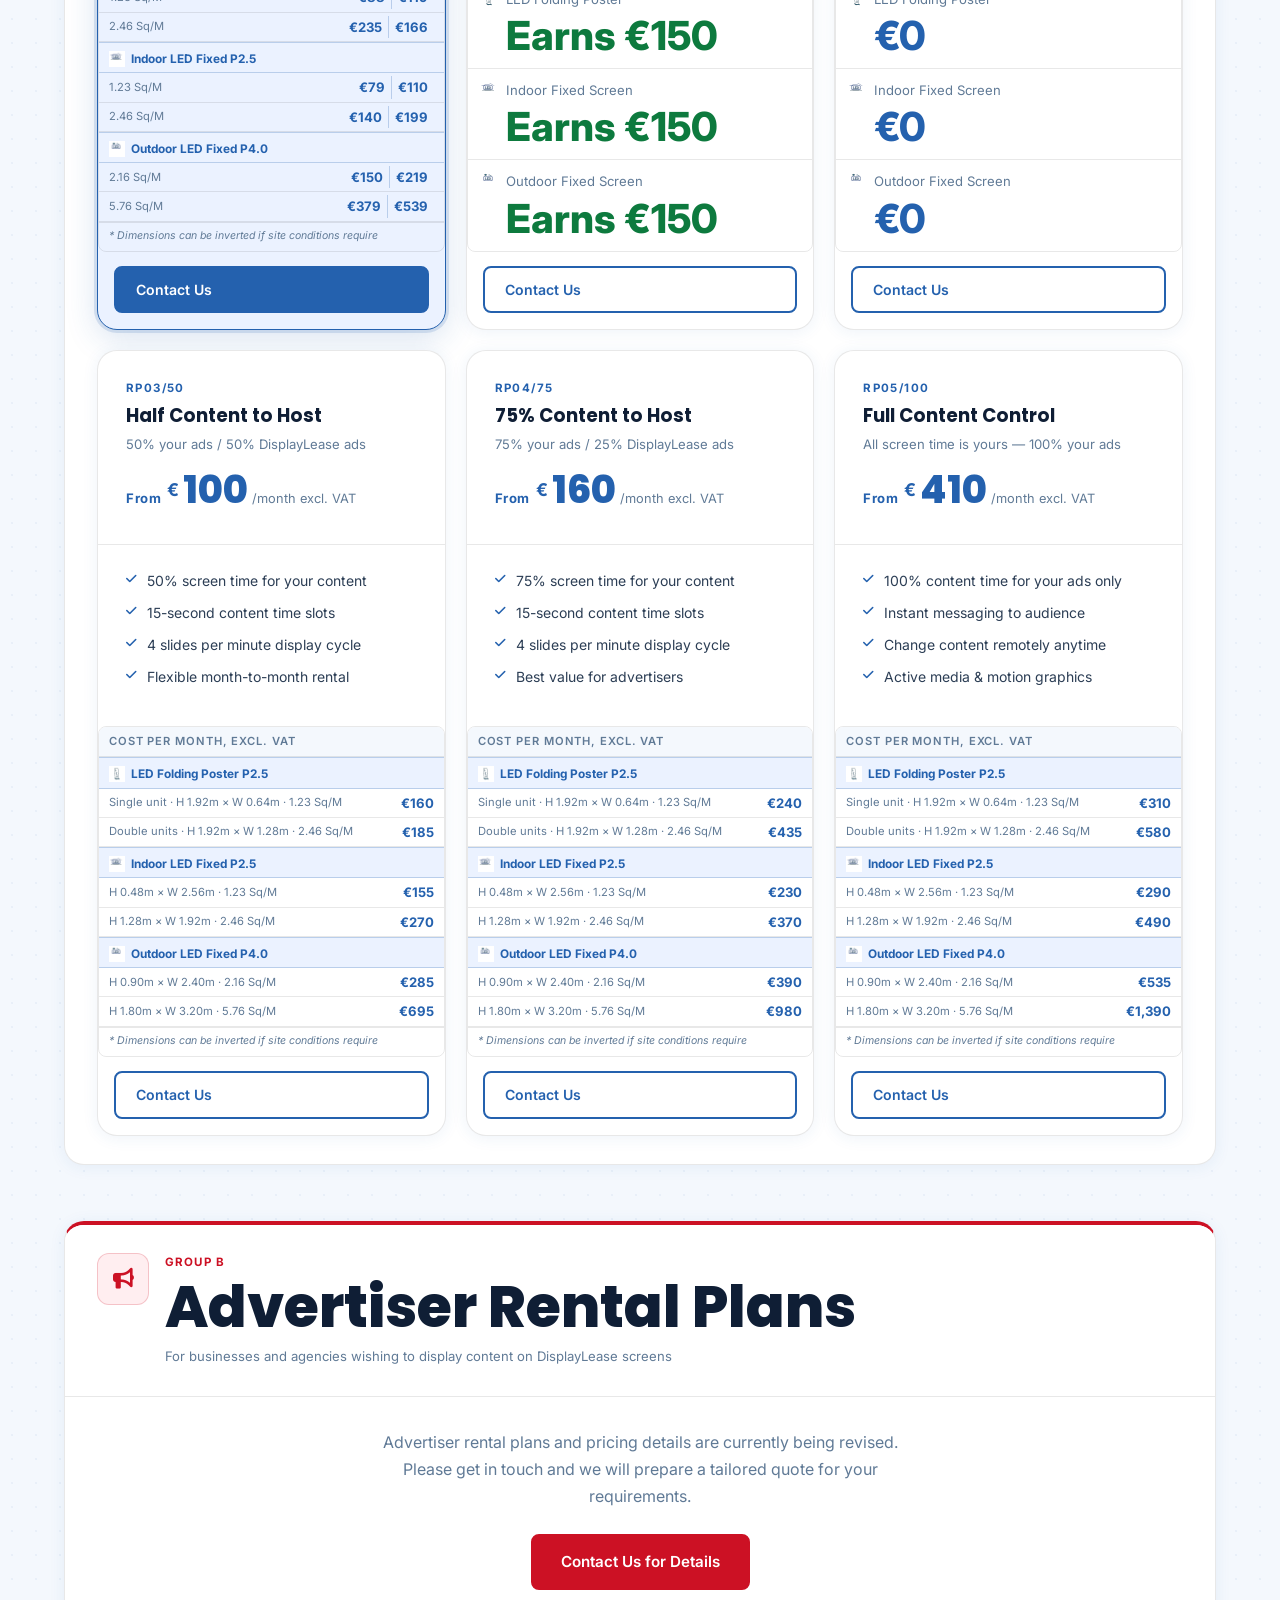
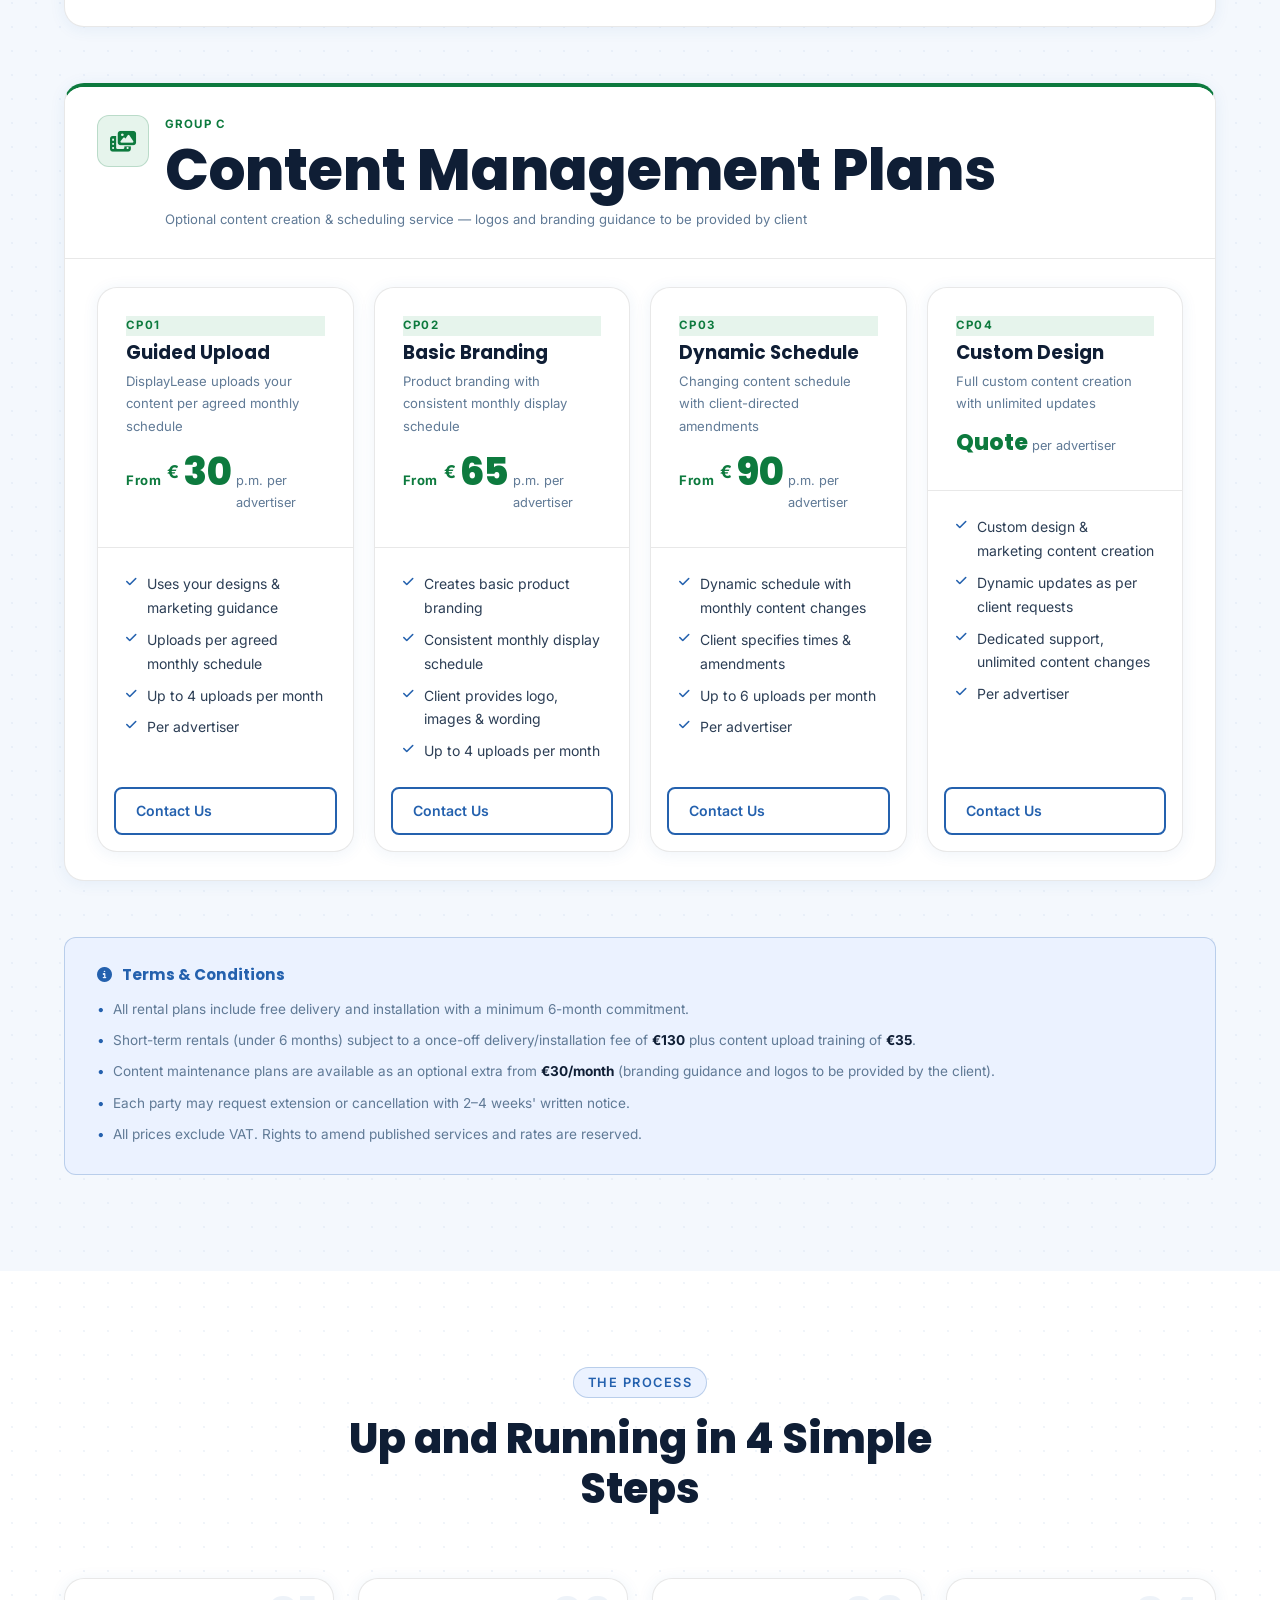
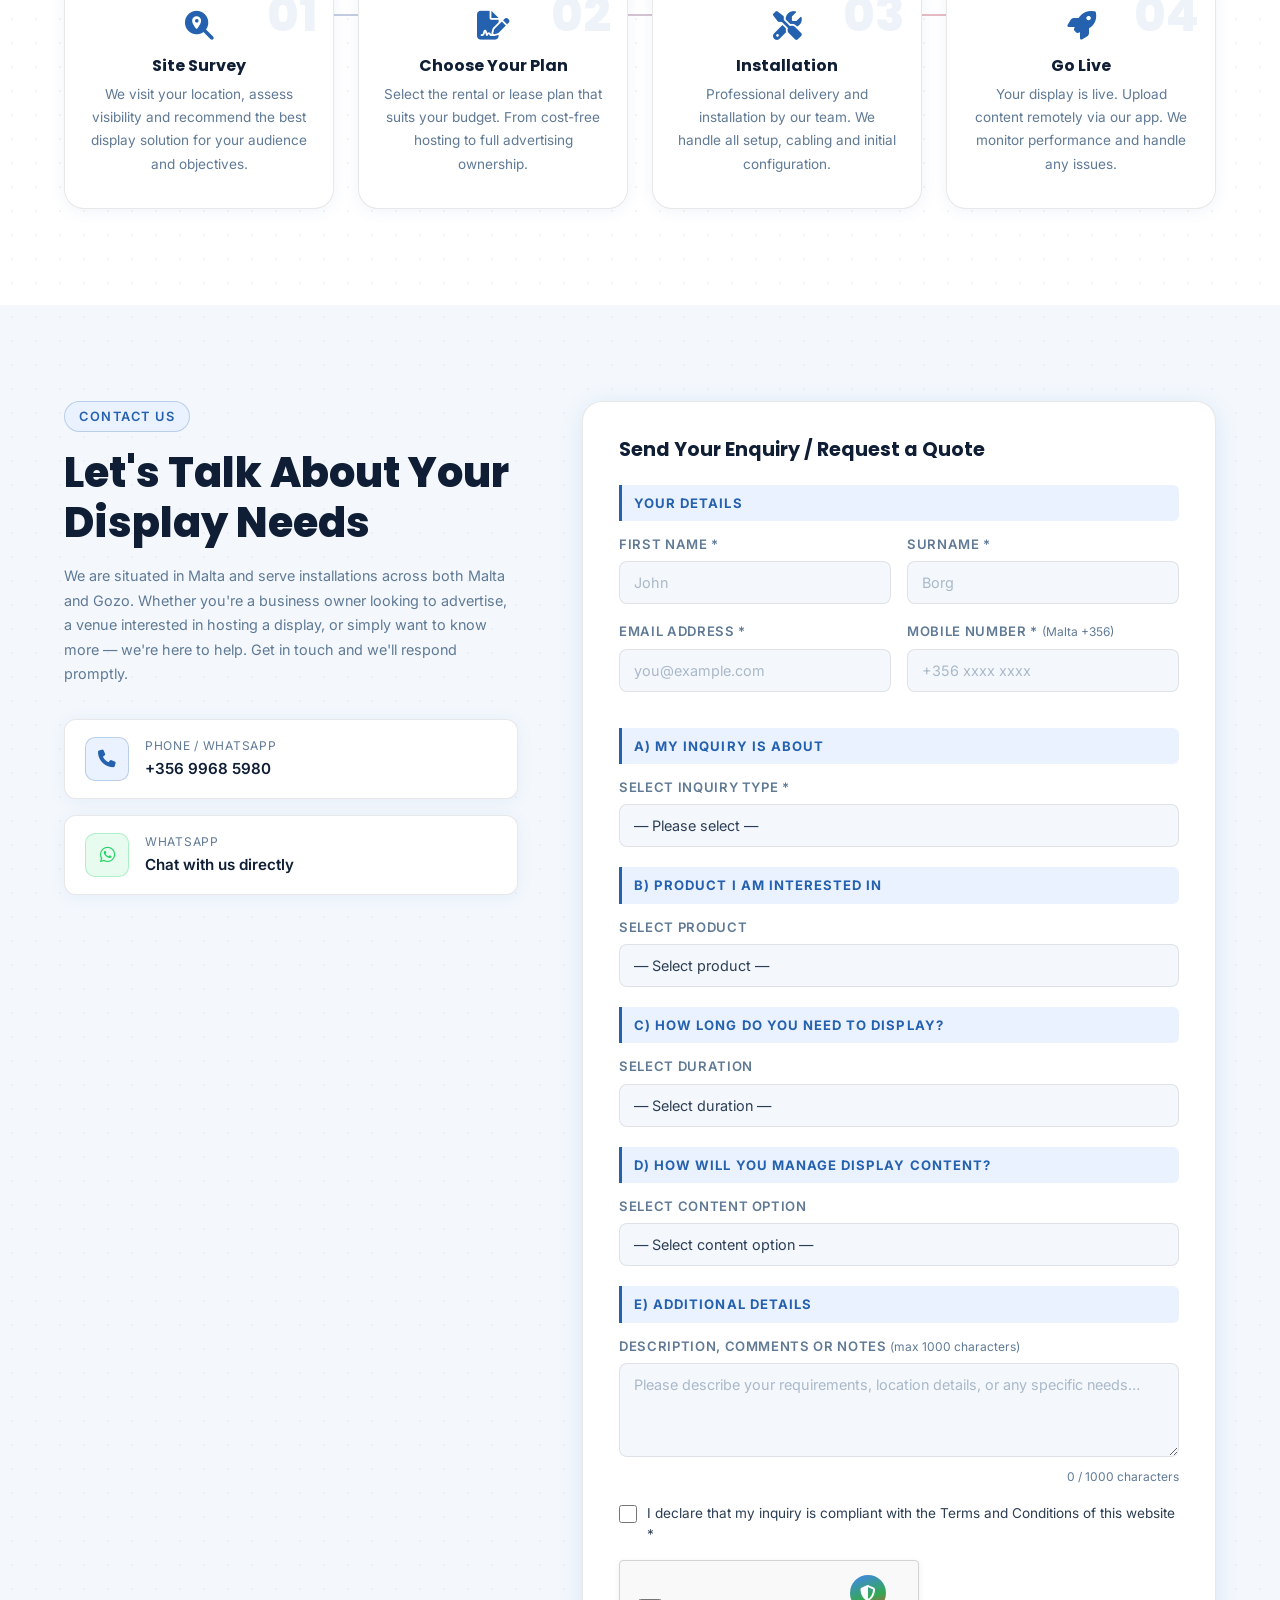
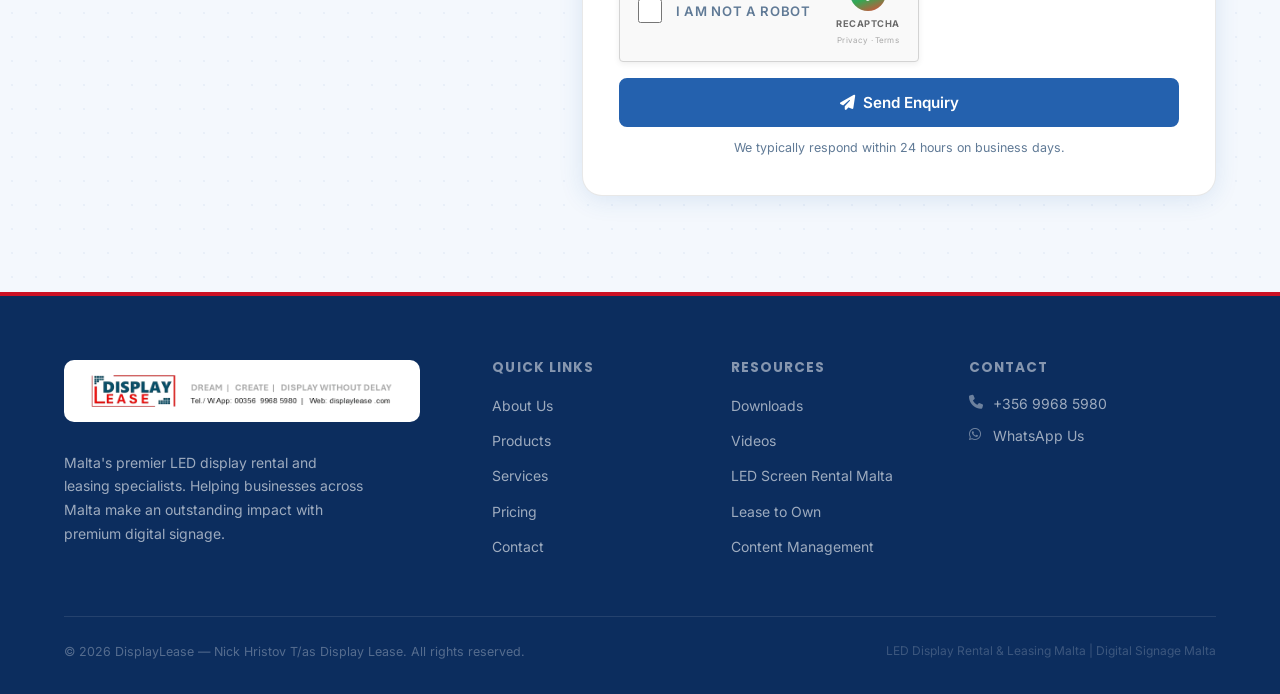
==== commit 88f1c082: "RP plans: add full H x W dimensions to all product size rows Co-authored-by: Cursor <cursoragent@cur" ====
--- a/index.html
+++ b/index.html
@@ -149,14 +149,14 @@
 <div class="plan-product-prices rp-prices">
 <div class="ppp-header">Cost Per Month, excl. VAT</div>
 <div class="pl24-prod-head"><img src="images/icon-fold-poster.png" class="ppp-icon" alt="Folding Poster"><span>LED Folding Poster P2.5</span></div>
-<div class="rp-size-row"><span class="rp-dim">Single unit &middot; 1.23 Sq/M</span><span class="rp-p">&euro;160</span></div>
-<div class="rp-size-row"><span class="rp-dim">Double units &middot; 2.46 Sq/M</span><span class="rp-p">&euro;185</span></div>
+<div class="rp-size-row"><span class="rp-dim">Single unit &middot; H 1.92m &times; W 0.64m &middot; 1.23 Sq/M</span><span class="rp-p">&euro;160</span></div>
+<div class="rp-size-row"><span class="rp-dim">Double units &middot; H 1.92m &times; W 1.28m &middot; 2.46 Sq/M</span><span class="rp-p">&euro;185</span></div>
 <div class="pl24-prod-head"><img src="images/icon-indoor-display.png" class="ppp-icon" alt="Indoor Screen"><span>Indoor LED Fixed P2.5</span></div>
-<div class="rp-size-row"><span class="rp-dim">1.23 Sq/M</span><span class="rp-p">&euro;155</span></div>
-<div class="rp-size-row"><span class="rp-dim">2.46 Sq/M</span><span class="rp-p">&euro;270</span></div>
+<div class="rp-size-row"><span class="rp-dim">H 0.48m &times; W 2.56m &middot; 1.23 Sq/M</span><span class="rp-p">&euro;155</span></div>
+<div class="rp-size-row"><span class="rp-dim">H 1.28m &times; W 1.92m &middot; 2.46 Sq/M</span><span class="rp-p">&euro;270</span></div>
 <div class="pl24-prod-head"><img src="images/icon-outdoor-display.png" class="ppp-icon" alt="Outdoor Screen"><span>Outdoor LED Fixed P4.0</span></div>
-<div class="rp-size-row"><span class="rp-dim">2.16 Sq/M</span><span class="rp-p">&euro;285</span></div>
-<div class="rp-size-row"><span class="rp-dim">5.76 Sq/M</span><span class="rp-p">&euro;695</span></div>
+<div class="rp-size-row"><span class="rp-dim">H 0.90m &times; W 2.40m &middot; 2.16 Sq/M</span><span class="rp-p">&euro;285</span></div>
+<div class="rp-size-row"><span class="rp-dim">H 1.80m &times; W 3.20m &middot; 5.76 Sq/M</span><span class="rp-p">&euro;695</span></div>
 <div class="pl24-remark">* Dimensions can be inverted if site conditions require</div>
 </div>
 <a href="#contact" class="btn btn-outline btn-block">Contact Us</a>
@@ -177,14 +177,14 @@
 <div class="plan-product-prices rp-prices">
 <div class="ppp-header">Cost Per Month, excl. VAT</div>
 <div class="pl24-prod-head"><img src="images/icon-fold-poster.png" class="ppp-icon" alt="Folding Poster"><span>LED Folding Poster P2.5</span></div>
-<div class="rp-size-row"><span class="rp-dim">Single unit &middot; 1.23 Sq/M</span><span class="rp-p">&euro;240</span></div>
-<div class="rp-size-row"><span class="rp-dim">Double units &middot; 2.46 Sq/M</span><span class="rp-p">&euro;435</span></div>
+<div class="rp-size-row"><span class="rp-dim">Single unit &middot; H 1.92m &times; W 0.64m &middot; 1.23 Sq/M</span><span class="rp-p">&euro;240</span></div>
+<div class="rp-size-row"><span class="rp-dim">Double units &middot; H 1.92m &times; W 1.28m &middot; 2.46 Sq/M</span><span class="rp-p">&euro;435</span></div>
 <div class="pl24-prod-head"><img src="images/icon-indoor-display.png" class="ppp-icon" alt="Indoor Screen"><span>Indoor LED Fixed P2.5</span></div>
-<div class="rp-size-row"><span class="rp-dim">1.23 Sq/M</span><span class="rp-p">&euro;230</span></div>
-<div class="rp-size-row"><span class="rp-dim">2.46 Sq/M</span><span class="rp-p">&euro;370</span></div>
+<div class="rp-size-row"><span class="rp-dim">H 0.48m &times; W 2.56m &middot; 1.23 Sq/M</span><span class="rp-p">&euro;230</span></div>
+<div class="rp-size-row"><span class="rp-dim">H 1.28m &times; W 1.92m &middot; 2.46 Sq/M</span><span class="rp-p">&euro;370</span></div>
 <div class="pl24-prod-head"><img src="images/icon-outdoor-display.png" class="ppp-icon" alt="Outdoor Screen"><span>Outdoor LED Fixed P4.0</span></div>
-<div class="rp-size-row"><span class="rp-dim">2.16 Sq/M</span><span class="rp-p">&euro;390</span></div>
-<div class="rp-size-row"><span class="rp-dim">5.76 Sq/M</span><span class="rp-p">&euro;980</span></div>
+<div class="rp-size-row"><span class="rp-dim">H 0.90m &times; W 2.40m &middot; 2.16 Sq/M</span><span class="rp-p">&euro;390</span></div>
+<div class="rp-size-row"><span class="rp-dim">H 1.80m &times; W 3.20m &middot; 5.76 Sq/M</span><span class="rp-p">&euro;980</span></div>
 <div class="pl24-remark">* Dimensions can be inverted if site conditions require</div>
 </div>
 <a href="#contact" class="btn btn-outline btn-block">Contact Us</a>
@@ -205,14 +205,14 @@
 <div class="plan-product-prices rp-prices">
 <div class="ppp-header">Cost Per Month, excl. VAT</div>
 <div class="pl24-prod-head"><img src="images/icon-fold-poster.png" class="ppp-icon" alt="Folding Poster"><span>LED Folding Poster P2.5</span></div>
-<div class="rp-size-row"><span class="rp-dim">Single unit &middot; 1.23 Sq/M</span><span class="rp-p">&euro;310</span></div>
-<div class="rp-size-row"><span class="rp-dim">Double units &middot; 2.46 Sq/M</span><span class="rp-p">&euro;580</span></div>
+<div class="rp-size-row"><span class="rp-dim">Single unit &middot; H 1.92m &times; W 0.64m &middot; 1.23 Sq/M</span><span class="rp-p">&euro;310</span></div>
+<div class="rp-size-row"><span class="rp-dim">Double units &middot; H 1.92m &times; W 1.28m &middot; 2.46 Sq/M</span><span class="rp-p">&euro;580</span></div>
 <div class="pl24-prod-head"><img src="images/icon-indoor-display.png" class="ppp-icon" alt="Indoor Screen"><span>Indoor LED Fixed P2.5</span></div>
-<div class="rp-size-row"><span class="rp-dim">1.23 Sq/M</span><span class="rp-p">&euro;290</span></div>
-<div class="rp-size-row"><span class="rp-dim">2.46 Sq/M</span><span class="rp-p">&euro;490</span></div>
+<div class="rp-size-row"><span class="rp-dim">H 0.48m &times; W 2.56m &middot; 1.23 Sq/M</span><span class="rp-p">&euro;290</span></div>
+<div class="rp-size-row"><span class="rp-dim">H 1.28m &times; W 1.92m &middot; 2.46 Sq/M</span><span class="rp-p">&euro;490</span></div>
 <div class="pl24-prod-head"><img src="images/icon-outdoor-display.png" class="ppp-icon" alt="Outdoor Screen"><span>Outdoor LED Fixed P4.0</span></div>
-<div class="rp-size-row"><span class="rp-dim">2.16 Sq/M</span><span class="rp-p">&euro;535</span></div>
-<div class="rp-size-row"><span class="rp-dim">5.76 Sq/M</span><span class="rp-p">&euro;1,390</span></div>
+<div class="rp-size-row"><span class="rp-dim">H 0.90m &times; W 2.40m &middot; 2.16 Sq/M</span><span class="rp-p">&euro;535</span></div>
+<div class="rp-size-row"><span class="rp-dim">H 1.80m &times; W 3.20m &middot; 5.76 Sq/M</span><span class="rp-p">&euro;1,390</span></div>
 <div class="pl24-remark">* Dimensions can be inverted if site conditions require</div>
 </div>
 <a href="#contact" class="btn btn-outline btn-block">Contact Us</a>
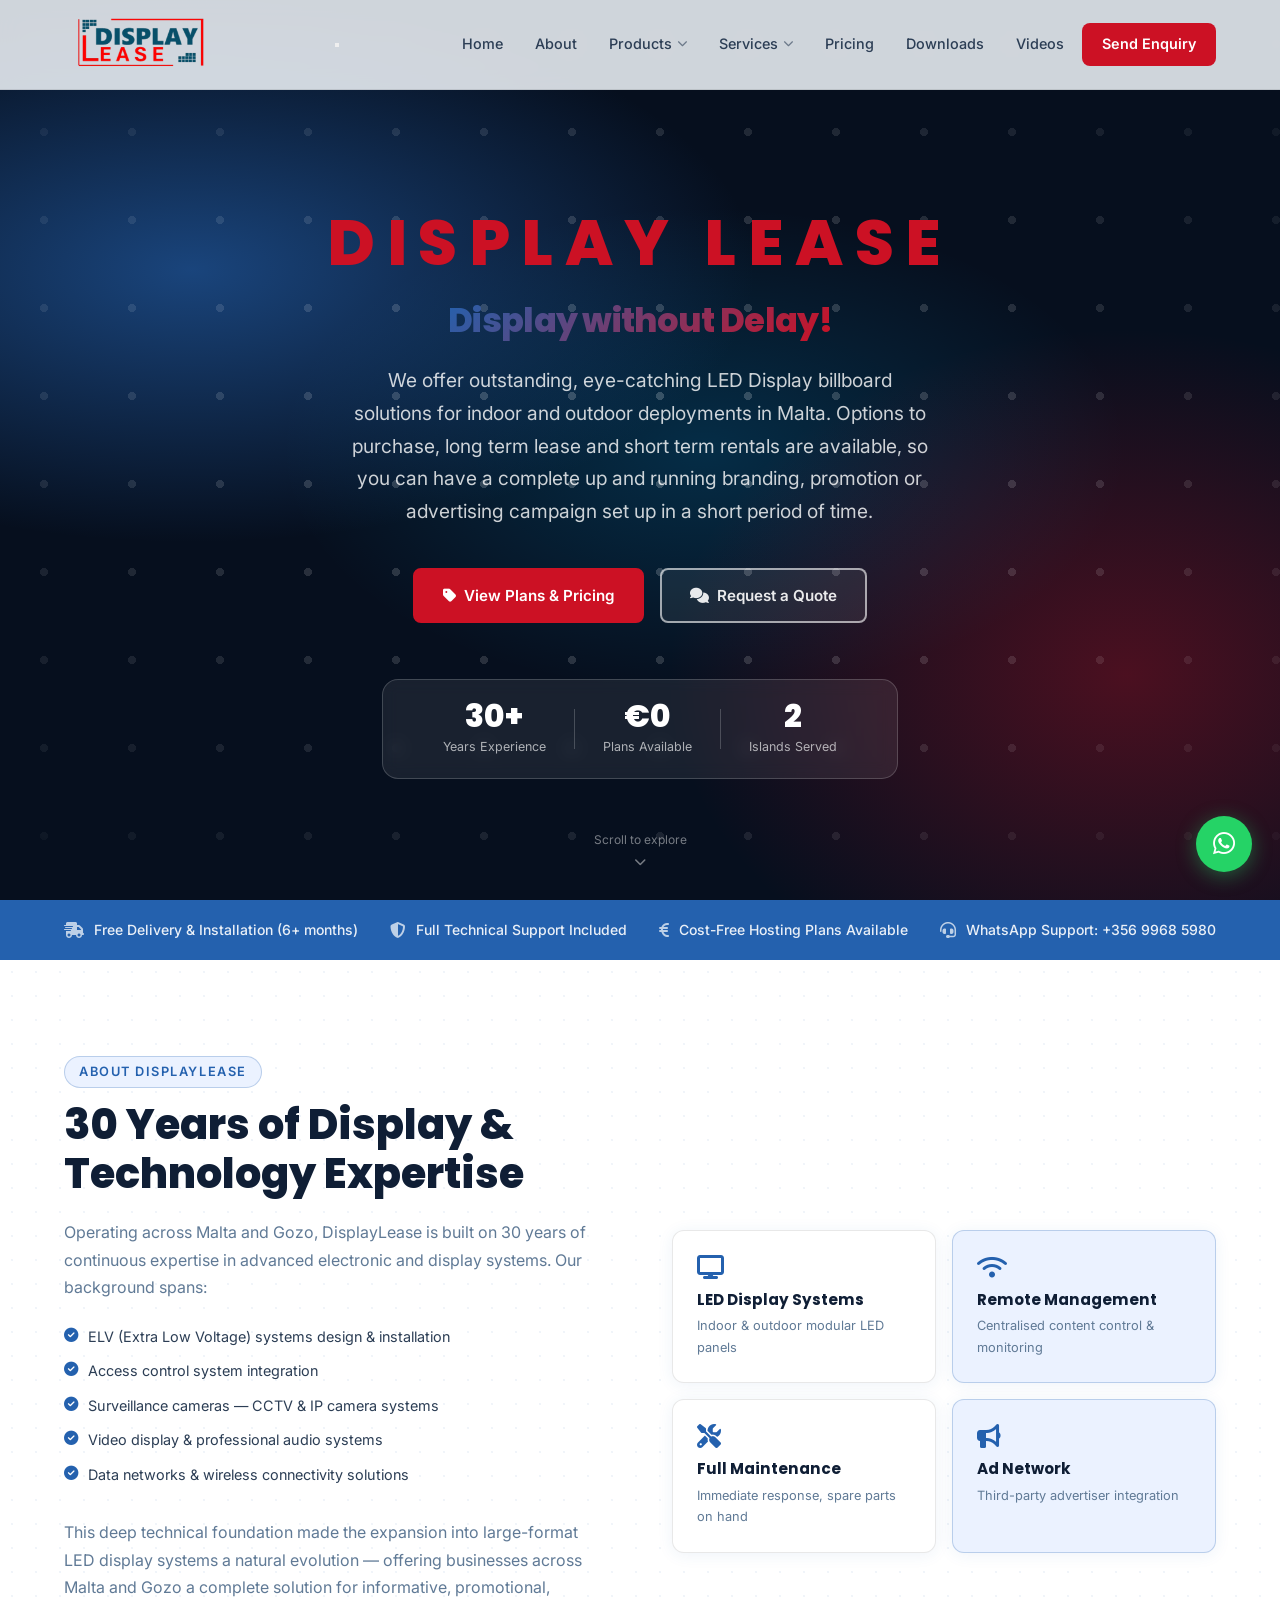
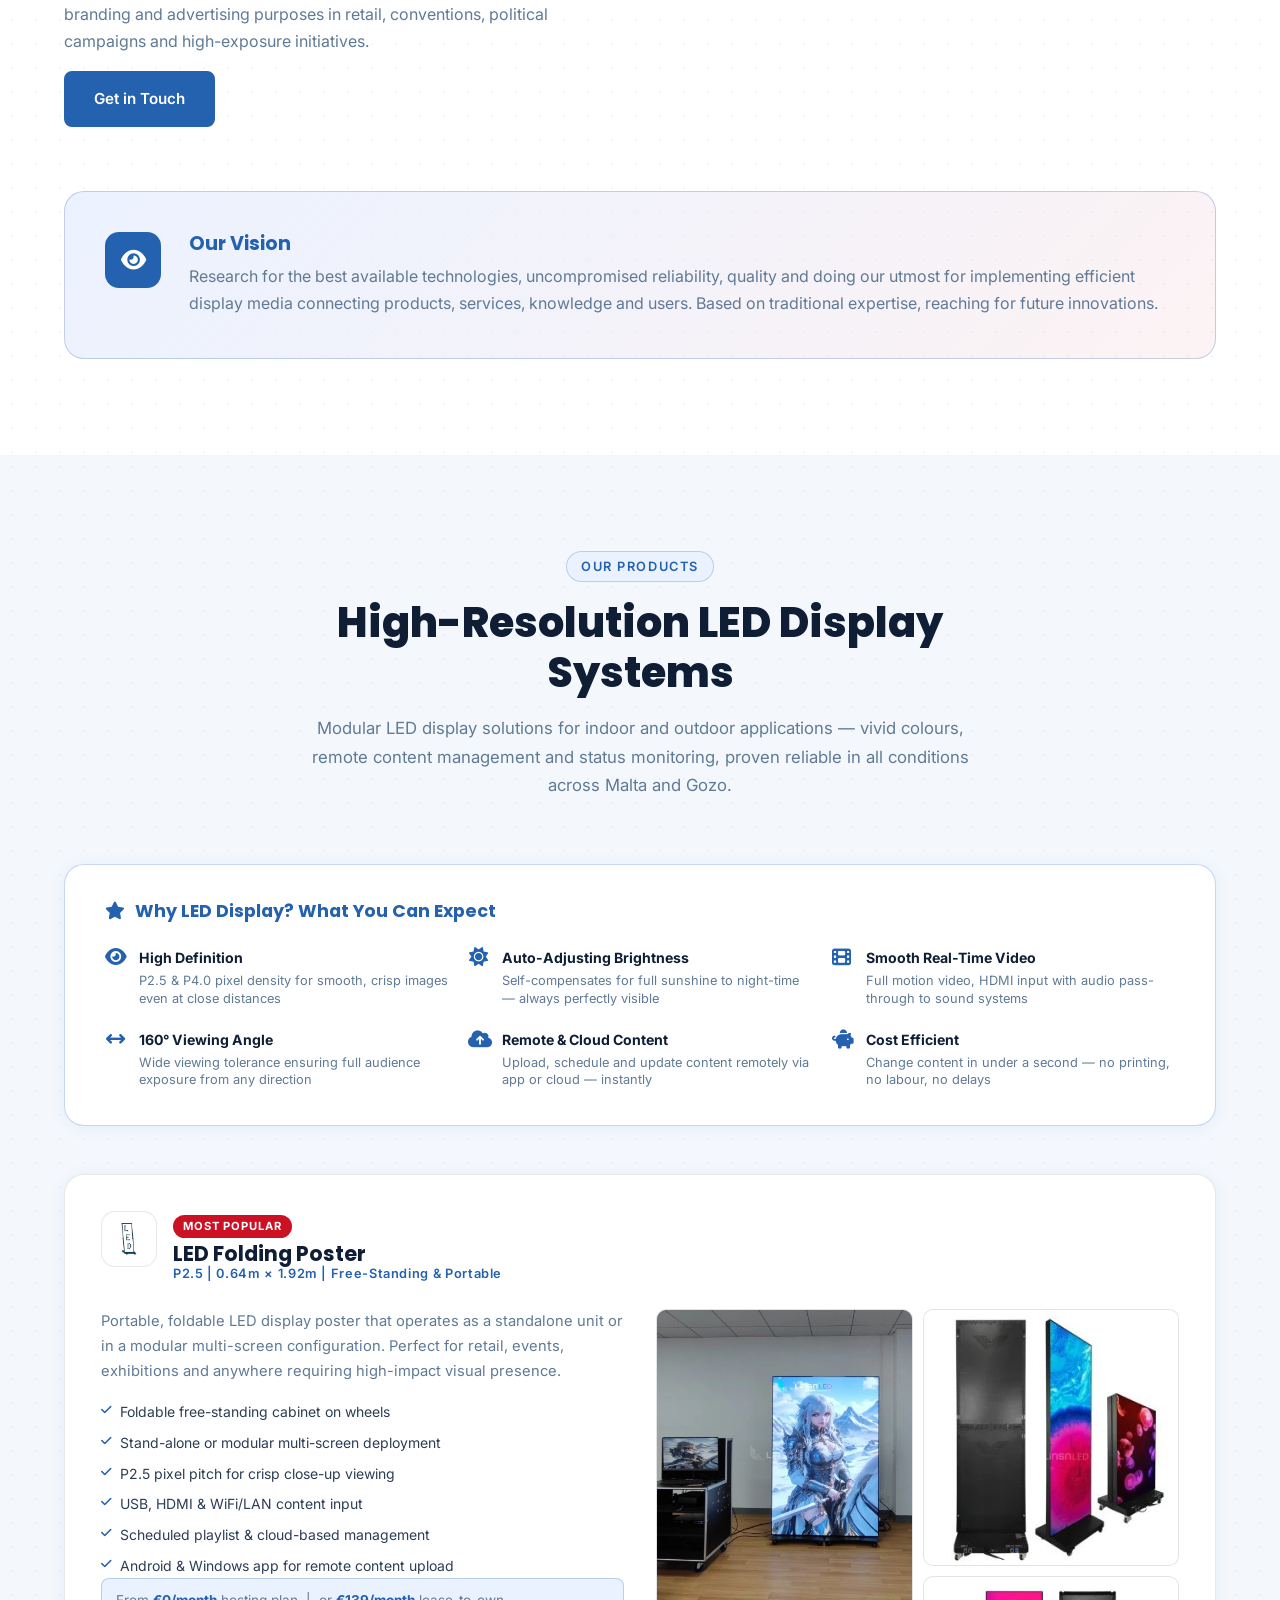
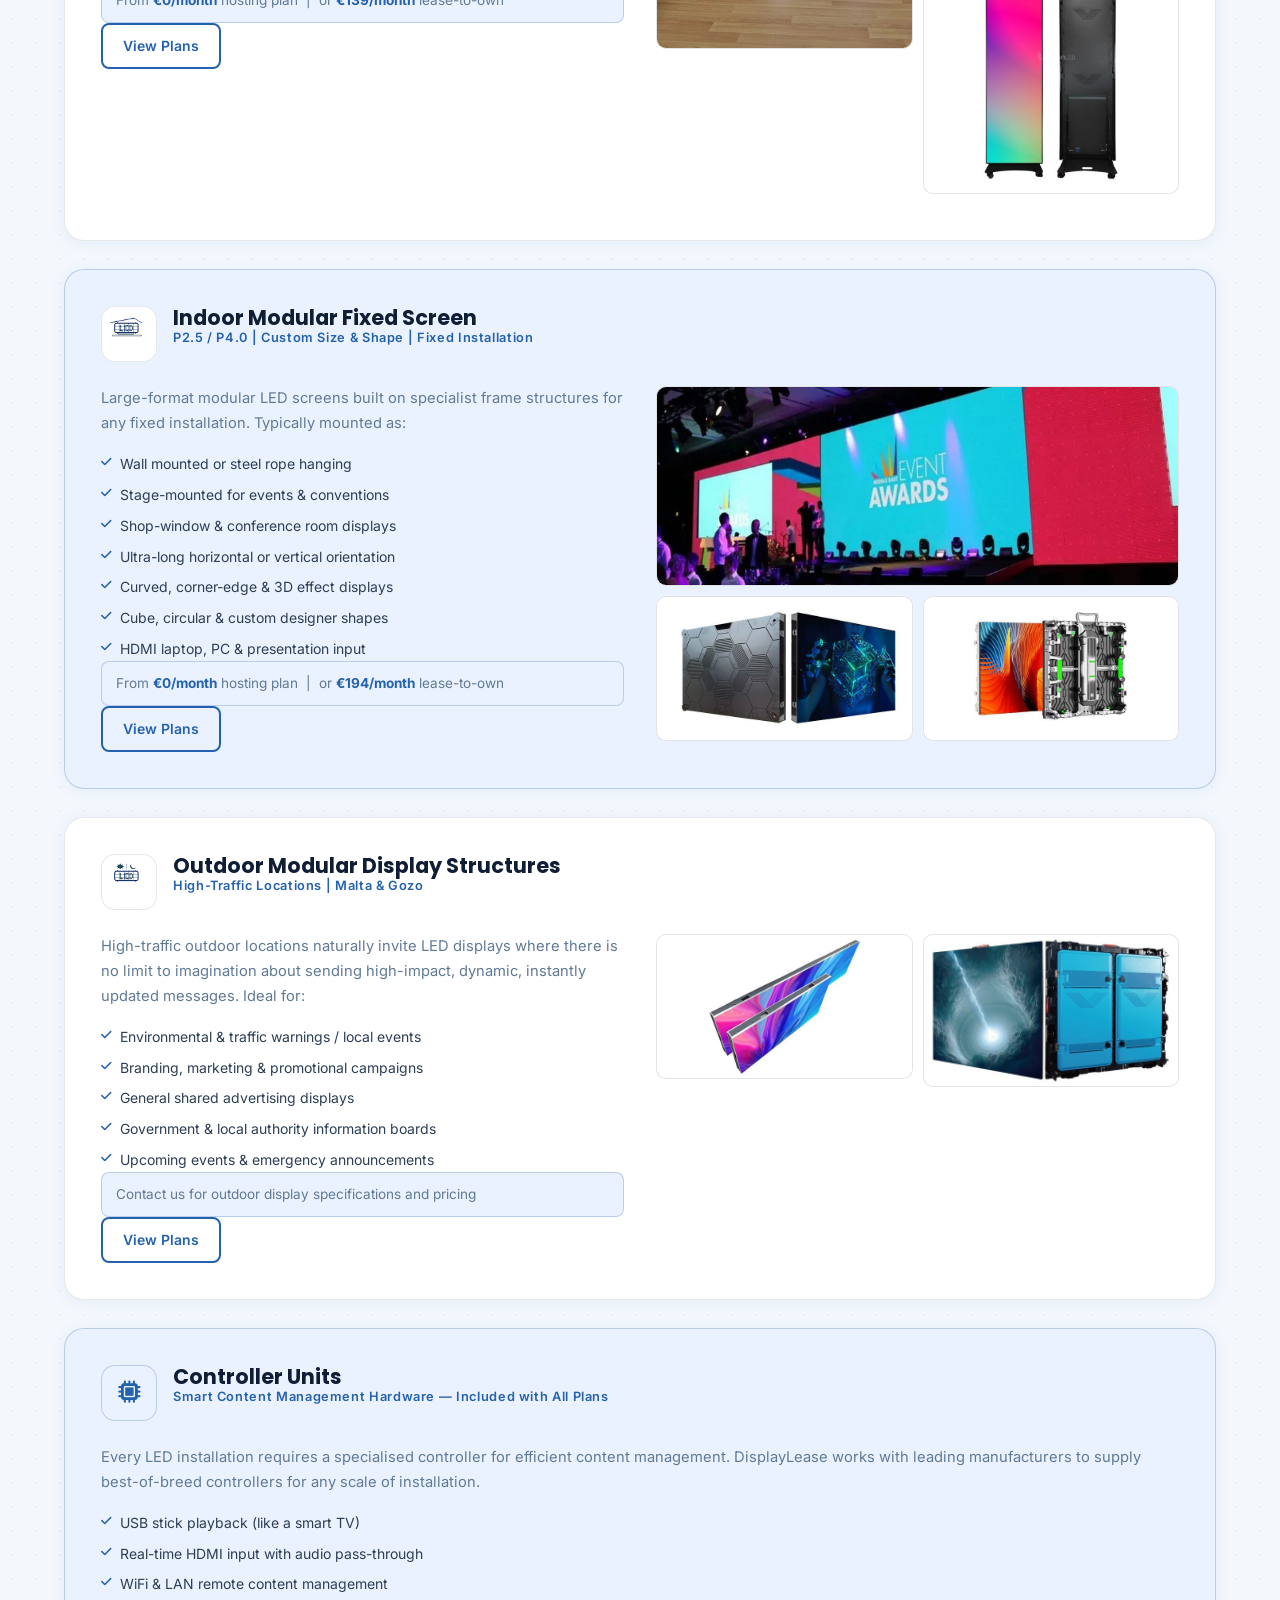
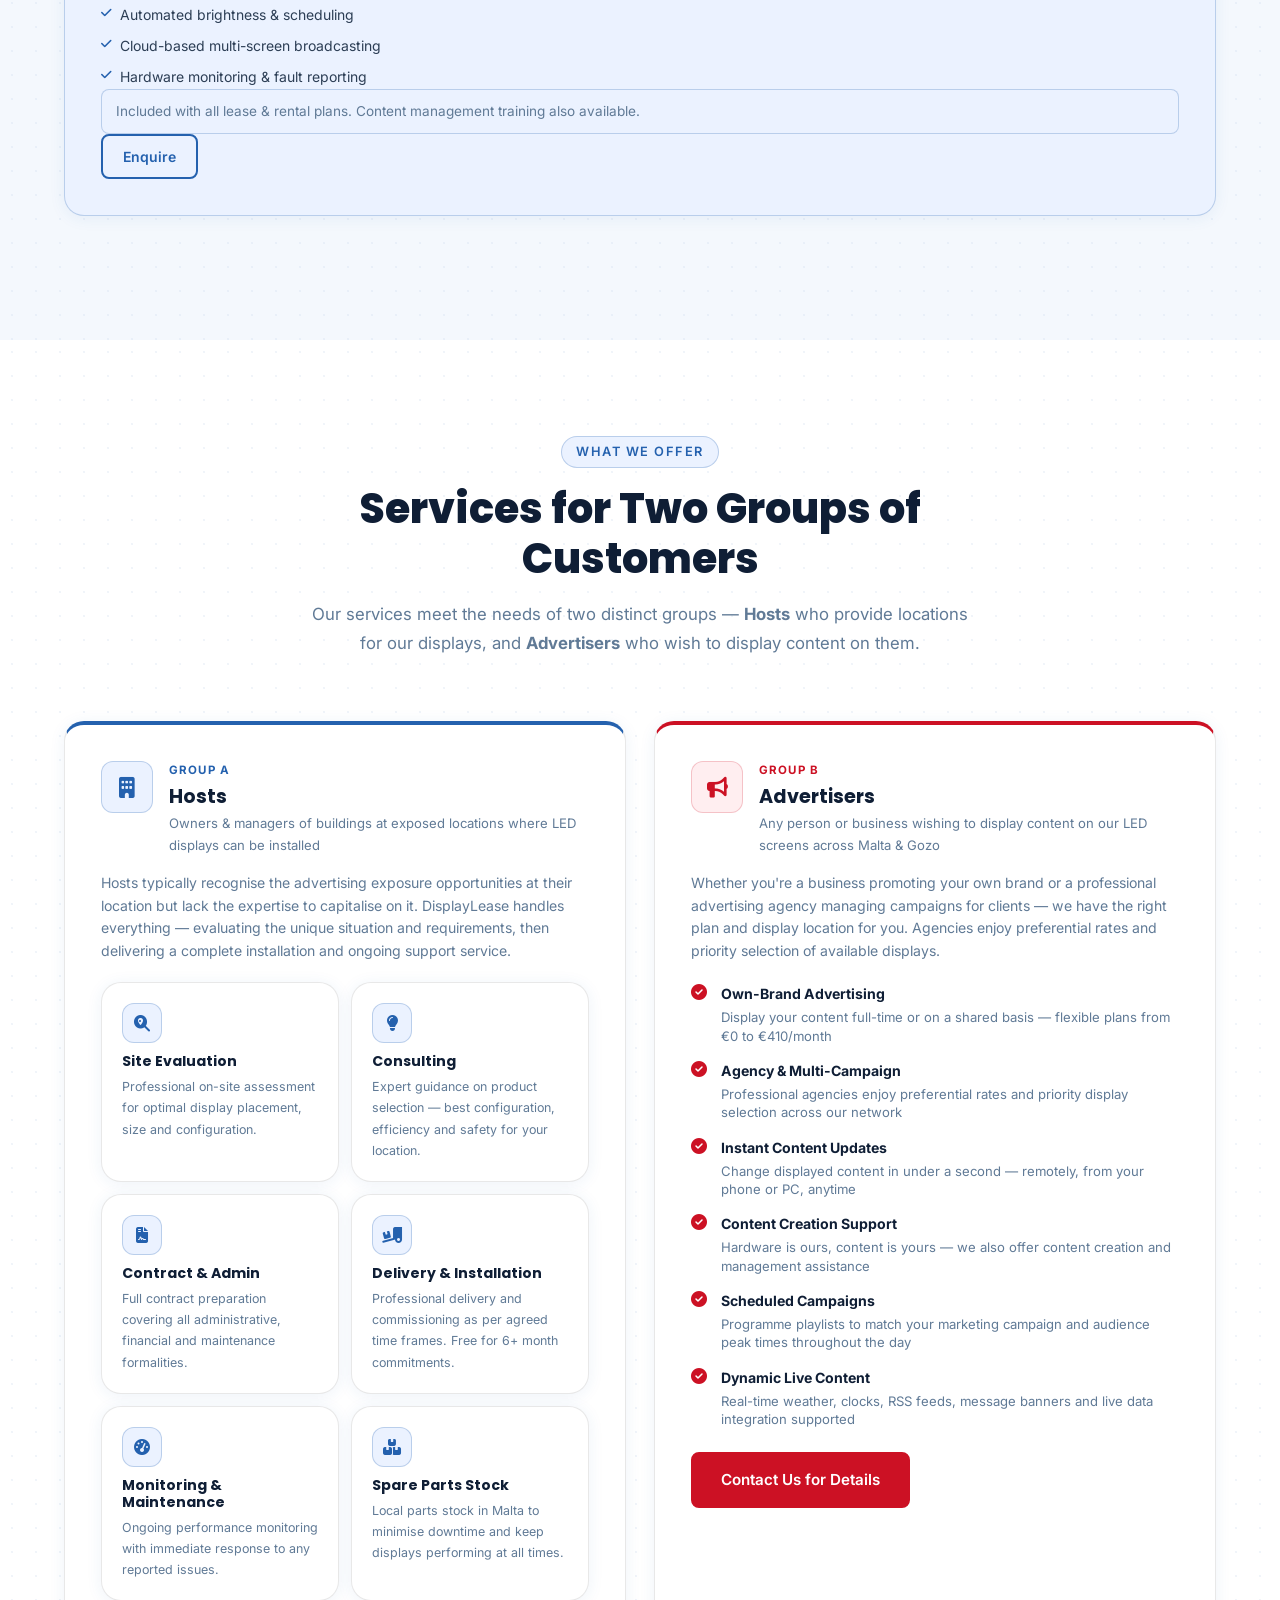
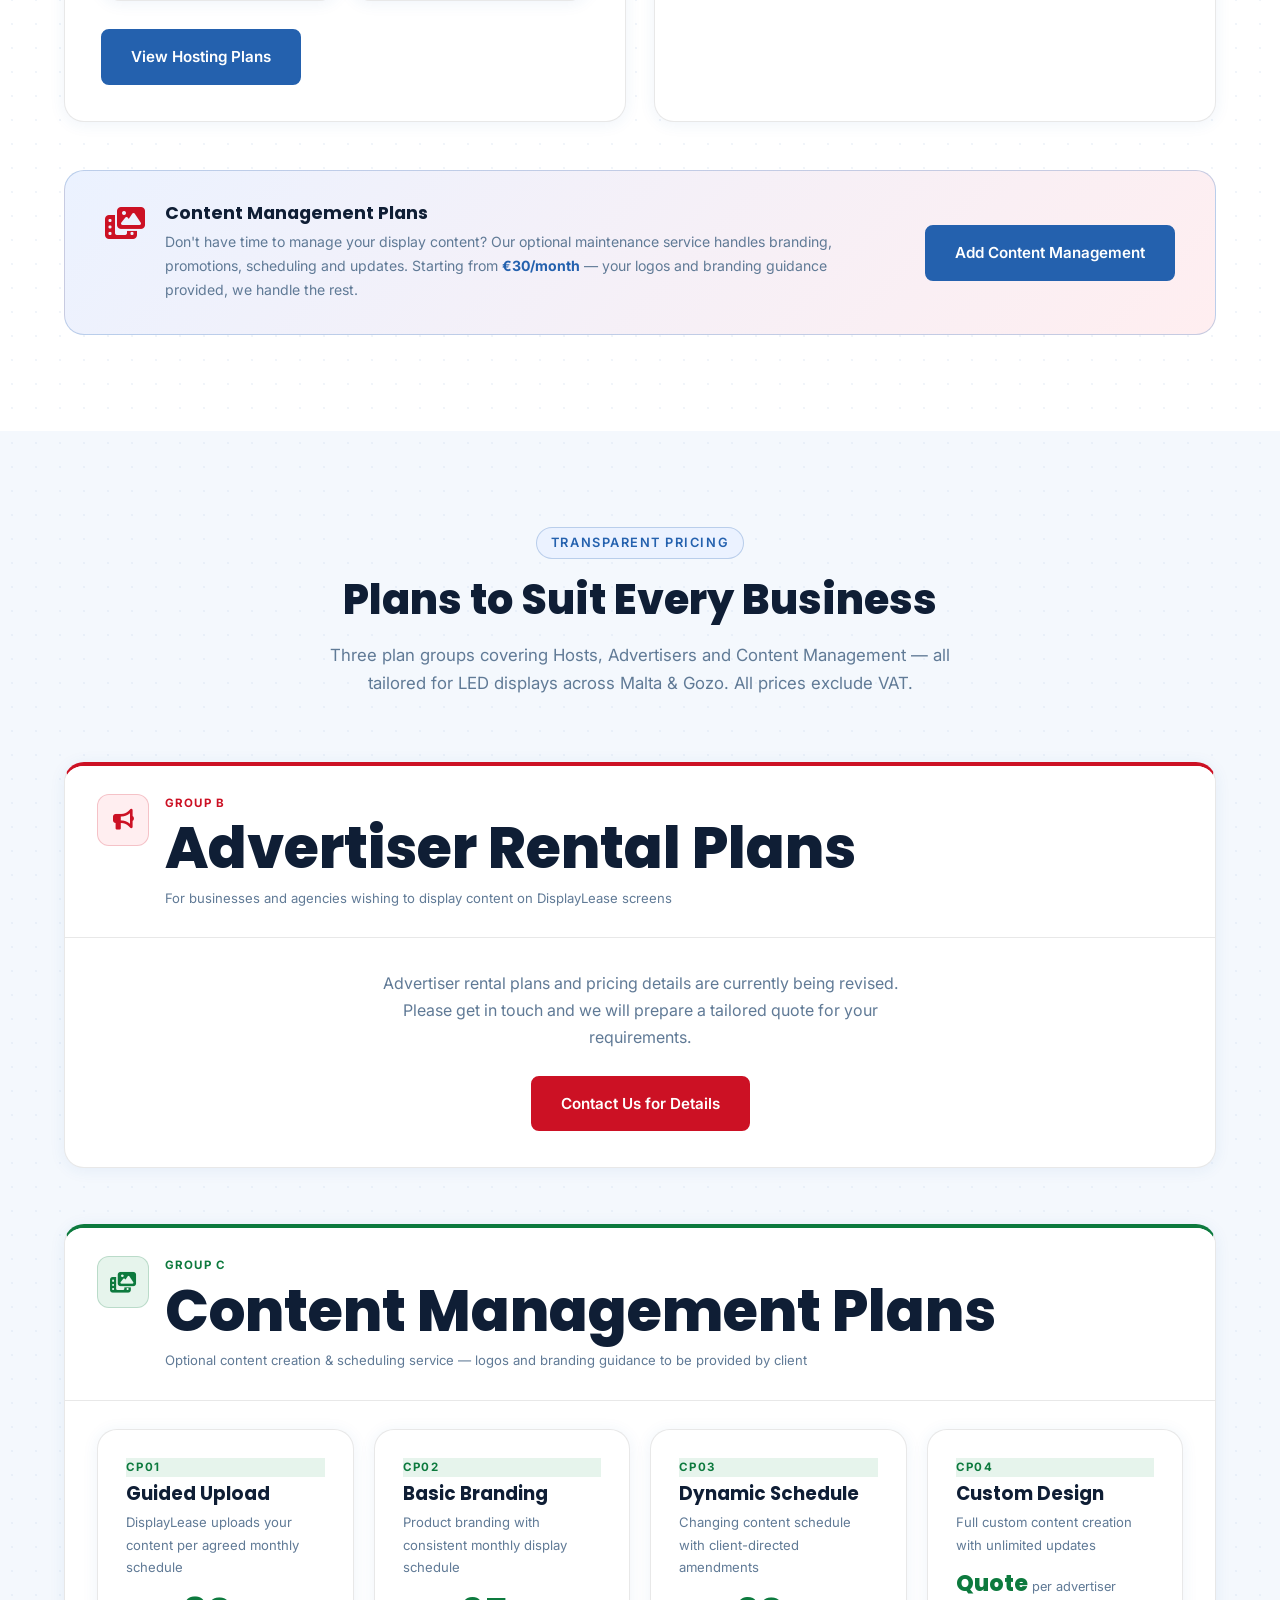
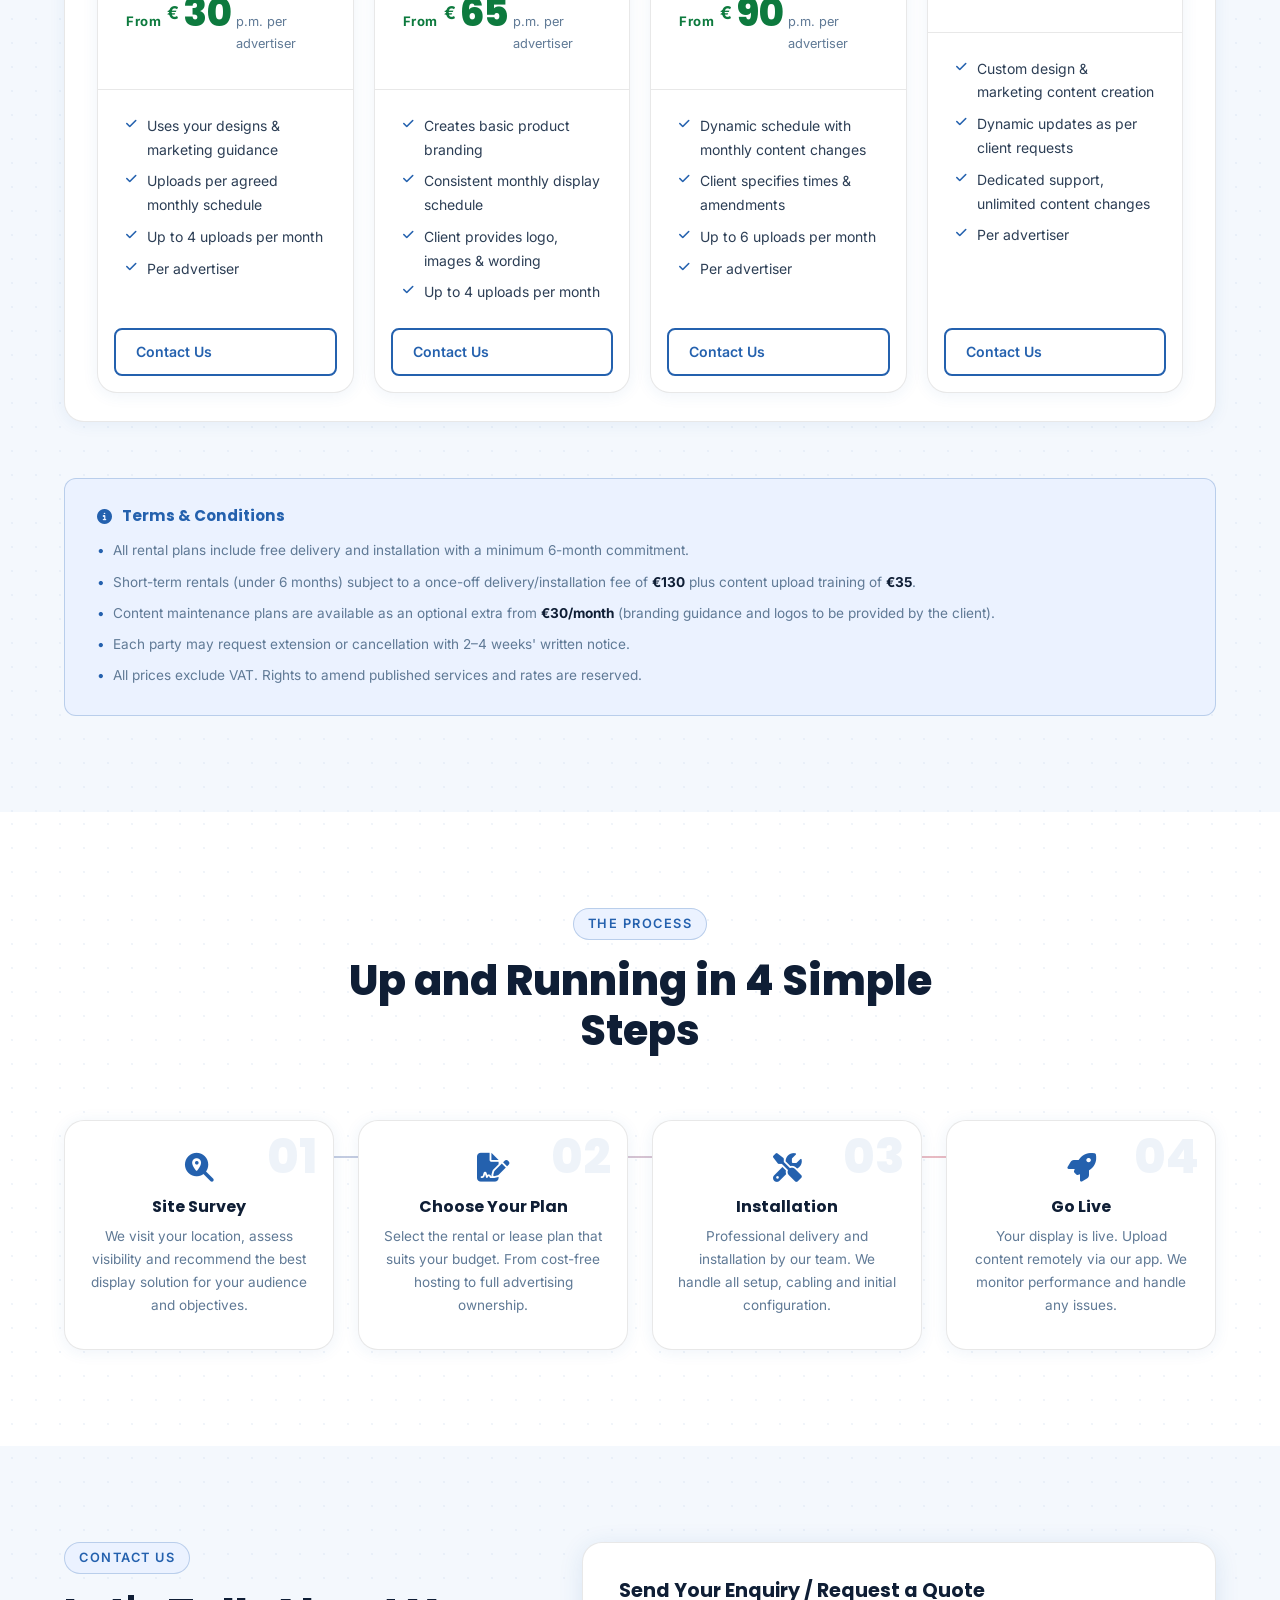
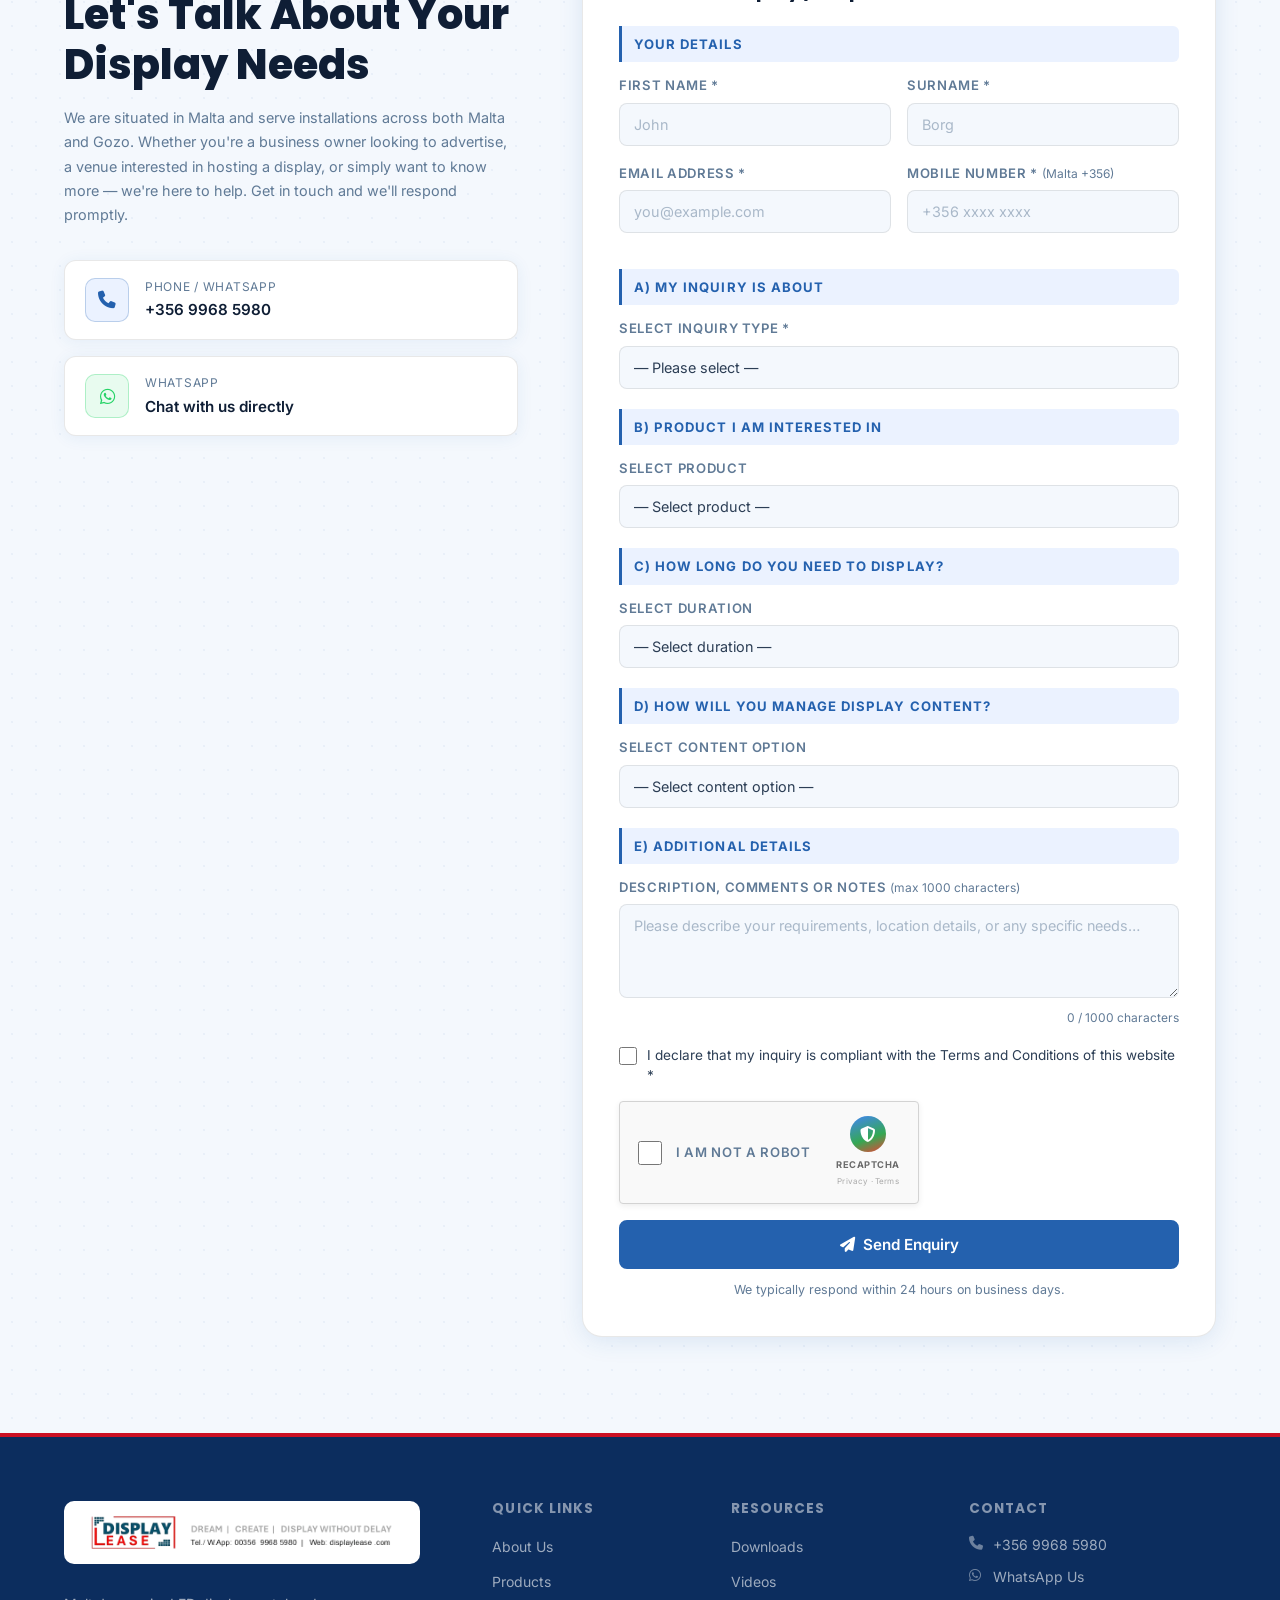
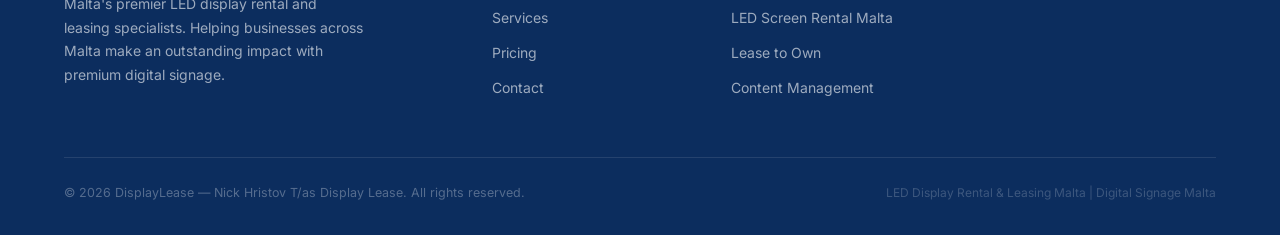
==== commit e68df70a: "Pricing: remove Group A (Host Rental Plans) section Co-authored-by: Cursor <cursoragent@cursor.com>" ====
--- a/index.html
+++ b/index.html
@@ -1,4 +1,4 @@
-﻿<!DOCTYPE html> <html lang="en"> <head> <meta charset="UTF-8" /> <meta name="viewport" content="width=device-width, initial-scale=1.0" /> <title>DisplayLease Malta | LED Display Rental, Leasing &amp; Advertising Solutions</title> <meta name="description" content="Malta's leading LED display rental and leasing company. Rent, lease or own premium indoor and outdoor LED screens for advertising, branding and promotions across Malta. Call +356 9968 5980." /> <meta name="keywords" content="LED display rental Malta, LED screen hire Malta, LED advertising Malta, digital signage Malta, LED billboard Malta, LED screen Malta, advertising screen Malta, LED display lease Malta, indoor LED screen Malta, outdoor LED display Malta, LED poster Malta, digital display Malta, LED panel Malta, Attard Malta display" /> <meta name="author" content="DisplayLease Malta" /> <meta name="robots" content="index, follow" /> <link rel="canonical" href="https://www.displaylease.com/" /> <meta name="geo.region" content="MT" /> <meta name="geo.placename" content="Malta" /> <meta name="geo.position" content="35.8997;14.5147" /> <meta name="ICBM" content="35.8997, 14.5147" /> <meta property="og:type" content="website" /> <meta property="og:url" content="https://www.displaylease.com/" /> <meta property="og:title" content="DisplayLease Malta | LED Display Rental &amp; Advertising" /> <meta property="og:description" content="Rent, lease or own premium LED screens in Malta. Outstanding exposure for your brand or business. Plans from €0/month." /> <meta property="og:image" content="https://www.displaylease.com/images/og-image.jpg" /> <meta property="og:locale" content="en_MT" /> <meta name="twitter:card" content="summary_large_image" /> <meta name="twitter:title" content="DisplayLease Malta | LED Display Rental &amp; Advertising" /> <meta name="twitter:description" content="Rent, lease or own premium LED screens in Malta. Plans from €0/month." /> <script type="application/ld+json">
+<!DOCTYPE html> <html lang="en"> <head> <meta charset="UTF-8" /> <meta name="viewport" content="width=device-width, initial-scale=1.0" /> <title>DisplayLease Malta | LED Display Rental, Leasing &amp; Advertising Solutions</title> <meta name="description" content="Malta's leading LED display rental and leasing company. Rent, lease or own premium indoor and outdoor LED screens for advertising, branding and promotions across Malta. Call +356 9968 5980." /> <meta name="keywords" content="LED display rental Malta, LED screen hire Malta, LED advertising Malta, digital signage Malta, LED billboard Malta, LED screen Malta, advertising screen Malta, LED display lease Malta, indoor LED screen Malta, outdoor LED display Malta, LED poster Malta, digital display Malta, LED panel Malta, Attard Malta display" /> <meta name="author" content="DisplayLease Malta" /> <meta name="robots" content="index, follow" /> <link rel="canonical" href="https://www.displaylease.com/" /> <meta name="geo.region" content="MT" /> <meta name="geo.placename" content="Malta" /> <meta name="geo.position" content="35.8997;14.5147" /> <meta name="ICBM" content="35.8997, 14.5147" /> <meta property="og:type" content="website" /> <meta property="og:url" content="https://www.displaylease.com/" /> <meta property="og:title" content="DisplayLease Malta | LED Display Rental &amp; Advertising" /> <meta property="og:description" content="Rent, lease or own premium LED screens in Malta. Outstanding exposure for your brand or business. Plans from €0/month." /> <meta property="og:image" content="https://www.displaylease.com/images/og-image.jpg" /> <meta property="og:locale" content="en_MT" /> <meta name="twitter:card" content="summary_large_image" /> <meta name="twitter:title" content="DisplayLease Malta | LED Display Rental &amp; Advertising" /> <meta name="twitter:description" content="Rent, lease or own premium LED screens in Malta. Plans from €0/month." /> <script type="application/ld+json">
 {
 "@context": "https://schema.org",
 "@type": "LocalBusiness",
@@ -46,180 +46,6 @@
 <p class="section-desc">Three plan groups covering Hosts, Advertisers and Content Management — all tailored for LED displays across Malta &amp; Gozo. All prices exclude VAT.</p>
 </div>
 <span id="pricing-poster"></span><span id="pricing-indoor"></span><span id="pricing-outdoor"></span>
-<div class="pricing-group pricing-group-host" id="pricing-host">
-<div class="pricing-group-header" data-animate>
-<div class="pricing-group-icon"><i class="fa-solid fa-building"></i></div>
-<div>
-<div class="pricing-group-label">Group A</div>
-<h3>Host Rental Plans</h3>
-<p>For property &amp; business owners offering space for LED display installation</p>
-</div>
-</div>
-<div class="pricing-group-body">
-<div class="pricing-cards-row three-col">
-<div class="pricing-card featured" data-animate>
-<div class="pricing-card-header">
-<div class="plan-code">PL24</div>
-<h3>Lease to Own</h3>
-<p class="plan-desc">Own your display outright after 24 or 36 monthly payments</p>
-<div class="plan-price"><span class="price-from">From </span><span class="price-currency">&euro;</span><span class="price-amount">139</span><span class="price-period">/month excl. VAT</span></div>
-<div class="plan-duration">24 or 36-month commitment</div>
-</div>
-<ul class="plan-features">
-<li><i class="fa-solid fa-check"></i> 100% content time &mdash; your ads only</li>
-<li><i class="fa-solid fa-check"></i> Includes delivery &amp; installation</li>
-<li><i class="fa-solid fa-check"></i> Content management software included</li>
-<li><i class="fa-solid fa-check"></i> Ownership transfers after final payment</li>
-<li><i class="fa-solid fa-check"></i> Optional content maintenance from &euro;30/mo</li>
-</ul>
-<div class="plan-product-prices pl24-prices">
-<div class="ppp-header">Cost Per Month, excl. VAT:</div>
-<div class="pl24-period-header"><span></span><span class="pl24-period-span">LEASE PERIOD</span></div>
-<div class="pl24-terms-row"><span class="pl24-desc-col">Product</span><span class="pl24-term">36 Months</span><span class="pl24-term pl24-vborder">24 Months</span></div>
-<div class="pl24-units-row"><span></span><span class="pl24-unit">€ p.m.</span><span class="pl24-unit pl24-vborder">€ p.m.</span></div>
-<div class="pl24-prod-head"><img src="images/icon-fold-poster.png" class="ppp-icon" alt="Folding Poster"><span>LED Folding Poster P2.5</span></div>
-<div class="pl24-size-row"><span class="pl24-dim">1.23 Sq/M</span><span class="pl24-p">&euro;88</span><span class="pl24-p pl24-vborder">&euro;119</span></div>
-<div class="pl24-size-row"><span class="pl24-dim">2.46 Sq/M</span><span class="pl24-p">&euro;235</span><span class="pl24-p pl24-vborder">&euro;166</span></div>
-<div class="pl24-prod-head"><img src="images/icon-indoor-display.png" class="ppp-icon" alt="Indoor Screen"><span>Indoor LED Fixed P2.5</span></div>
-<div class="pl24-size-row"><span class="pl24-dim">1.23 Sq/M</span><span class="pl24-p">&euro;79</span><span class="pl24-p pl24-vborder">&euro;110</span></div>
-<div class="pl24-size-row"><span class="pl24-dim">2.46 Sq/M</span><span class="pl24-p">&euro;140</span><span class="pl24-p pl24-vborder">&euro;199</span></div>
-<div class="pl24-prod-head"><img src="images/icon-outdoor-display.png" class="ppp-icon" alt="Outdoor Screen"><span>Outdoor LED Fixed P4.0</span></div>
-<div class="pl24-size-row"><span class="pl24-dim">2.16 Sq/M</span><span class="pl24-p">&euro;150</span><span class="pl24-p pl24-vborder">&euro;219</span></div>
-<div class="pl24-size-row"><span class="pl24-dim">5.76 Sq/M</span><span class="pl24-p">&euro;379</span><span class="pl24-p pl24-vborder">&euro;539</span></div>
-<div class="pl24-remark">* Dimensions can be inverted if site conditions require</div>
-</div>
-<a href="#contact" class="btn btn-primary btn-block">Contact Us</a>
-</div>
-<div class="pricing-card" data-animate>
-<div class="pricing-card-header">
-<div class="plan-code">RP01</div>
-<h3>Host Earns</h3>
-<p class="plan-desc">We pay you to host our display &mdash; worry-free income</p>
-<div class="plan-price"><span class="price-amount free">FREE</span><span class="price-period">for the host</span></div>
-<div class="earning-badge"><i class="fa-solid fa-arrow-trend-up"></i> Earn up to <strong>&euro;150/mo</strong></div>
-</div>
-<ul class="plan-features">
-<li><i class="fa-solid fa-check"></i> DisplayLease pays host site rental fee</li>
-<li><i class="fa-solid fa-check"></i> &euro;40 electricity compensation paid to host</li>
-<li><i class="fa-solid fa-check"></i> 100% content managed by DisplayLease</li>
-<li><i class="fa-solid fa-check"></i> Ideal for high-footfall locations</li>
-</ul>
-<div class="plan-product-prices">
-<div class="ppp-header">Host Earns (all products)</div>
-<div class="ppp-row"><img src="images/icon-fold-poster.png" class="ppp-icon" alt="Folding Poster"><span class="ppp-product">LED Folding Poster</span><span class="ppp-price ppp-earn">Earns &euro;150</span></div>
-<div class="ppp-row"><img src="images/icon-indoor-display.png" class="ppp-icon" alt="Indoor Screen"><span class="ppp-product">Indoor Fixed Screen</span><span class="ppp-price ppp-earn">Earns &euro;150</span></div>
-<div class="ppp-row"><img src="images/icon-outdoor-display.png" class="ppp-icon" alt="Outdoor Screen"><span class="ppp-product">Outdoor Fixed Screen</span><span class="ppp-price ppp-earn">Earns &euro;150</span></div>
-</div>
-<a href="#contact" class="btn btn-outline btn-block">Contact Us</a>
-</div>
-<div class="pricing-card" data-animate>
-<div class="pricing-card-header">
-<div class="plan-code">RP02/25</div>
-<h3>Host Gets Content 25%</h3>
-<p class="plan-desc">25% your ads / 75% DisplayLease ads &mdash; no cost to host</p>
-<div class="plan-price"><span class="price-amount free">FREE</span><span class="price-period">no cost to host</span></div>
-</div>
-<ul class="plan-features">
-<li><i class="fa-solid fa-check"></i> 25% screen time for your content</li>
-<li><i class="fa-solid fa-check"></i> DisplayLease manages remaining 75%</li>
-<li><i class="fa-solid fa-check"></i> No cost to host</li>
-<li><i class="fa-solid fa-check"></i> Great for brand presence on a budget</li>
-</ul>
-<div class="plan-product-prices">
-<div class="ppp-header">Cost Per Month, excl. VAT</div>
-<div class="ppp-row"><img src="images/icon-fold-poster.png" class="ppp-icon" alt="Folding Poster"><span class="ppp-product">LED Folding Poster</span><span class="ppp-price ppp-free">&euro;0</span></div>
-<div class="ppp-row"><img src="images/icon-indoor-display.png" class="ppp-icon" alt="Indoor Screen"><span class="ppp-product">Indoor Fixed Screen</span><span class="ppp-price ppp-free">&euro;0</span></div>
-<div class="ppp-row"><img src="images/icon-outdoor-display.png" class="ppp-icon" alt="Outdoor Screen"><span class="ppp-product">Outdoor Fixed Screen</span><span class="ppp-price ppp-free">&euro;0</span></div>
-</div>
-<a href="#contact" class="btn btn-outline btn-block">Contact Us</a>
-</div>
-<div class="pricing-card" data-animate>
-<div class="pricing-card-header">
-<div class="plan-code">RP03/50</div>
-<h3>Half Content to Host</h3>
-<p class="plan-desc">50% your ads / 50% DisplayLease ads</p>
-<div class="plan-price"><span class="price-from">From </span><span class="price-currency">&euro;</span><span class="price-amount">100</span><span class="price-period">/month excl. VAT</span></div>
-</div>
-<ul class="plan-features">
-<li><i class="fa-solid fa-check"></i> 50% screen time for your content</li>
-<li><i class="fa-solid fa-check"></i> 15-second content time slots</li>
-<li><i class="fa-solid fa-check"></i> 4 slides per minute display cycle</li>
-<li><i class="fa-solid fa-check"></i> Flexible month-to-month rental</li>
-</ul>
-<div class="plan-product-prices rp-prices">
-<div class="ppp-header">Cost Per Month, excl. VAT</div>
-<div class="pl24-prod-head"><img src="images/icon-fold-poster.png" class="ppp-icon" alt="Folding Poster"><span>LED Folding Poster P2.5</span></div>
-<div class="rp-size-row"><span class="rp-dim">Single unit &middot; H 1.92m &times; W 0.64m &middot; 1.23 Sq/M</span><span class="rp-p">&euro;160</span></div>
-<div class="rp-size-row"><span class="rp-dim">Double units &middot; H 1.92m &times; W 1.28m &middot; 2.46 Sq/M</span><span class="rp-p">&euro;185</span></div>
-<div class="pl24-prod-head"><img src="images/icon-indoor-display.png" class="ppp-icon" alt="Indoor Screen"><span>Indoor LED Fixed P2.5</span></div>
-<div class="rp-size-row"><span class="rp-dim">H 0.48m &times; W 2.56m &middot; 1.23 Sq/M</span><span class="rp-p">&euro;155</span></div>
-<div class="rp-size-row"><span class="rp-dim">H 1.28m &times; W 1.92m &middot; 2.46 Sq/M</span><span class="rp-p">&euro;270</span></div>
-<div class="pl24-prod-head"><img src="images/icon-outdoor-display.png" class="ppp-icon" alt="Outdoor Screen"><span>Outdoor LED Fixed P4.0</span></div>
-<div class="rp-size-row"><span class="rp-dim">H 0.90m &times; W 2.40m &middot; 2.16 Sq/M</span><span class="rp-p">&euro;285</span></div>
-<div class="rp-size-row"><span class="rp-dim">H 1.80m &times; W 3.20m &middot; 5.76 Sq/M</span><span class="rp-p">&euro;695</span></div>
-<div class="pl24-remark">* Dimensions can be inverted if site conditions require</div>
-</div>
-<a href="#contact" class="btn btn-outline btn-block">Contact Us</a>
-</div>
-<div class="pricing-card" data-animate>
-<div class="pricing-card-header">
-<div class="plan-code">RP04/75</div>
-<h3>75% Content to Host</h3>
-<p class="plan-desc">75% your ads / 25% DisplayLease ads</p>
-<div class="plan-price"><span class="price-from">From </span><span class="price-currency">&euro;</span><span class="price-amount">160</span><span class="price-period">/month excl. VAT</span></div>
-</div>
-<ul class="plan-features">
-<li><i class="fa-solid fa-check"></i> 75% screen time for your content</li>
-<li><i class="fa-solid fa-check"></i> 15-second content time slots</li>
-<li><i class="fa-solid fa-check"></i> 4 slides per minute display cycle</li>
-<li><i class="fa-solid fa-check"></i> Best value for advertisers</li>
-</ul>
-<div class="plan-product-prices rp-prices">
-<div class="ppp-header">Cost Per Month, excl. VAT</div>
-<div class="pl24-prod-head"><img src="images/icon-fold-poster.png" class="ppp-icon" alt="Folding Poster"><span>LED Folding Poster P2.5</span></div>
-<div class="rp-size-row"><span class="rp-dim">Single unit &middot; H 1.92m &times; W 0.64m &middot; 1.23 Sq/M</span><span class="rp-p">&euro;240</span></div>
-<div class="rp-size-row"><span class="rp-dim">Double units &middot; H 1.92m &times; W 1.28m &middot; 2.46 Sq/M</span><span class="rp-p">&euro;435</span></div>
-<div class="pl24-prod-head"><img src="images/icon-indoor-display.png" class="ppp-icon" alt="Indoor Screen"><span>Indoor LED Fixed P2.5</span></div>
-<div class="rp-size-row"><span class="rp-dim">H 0.48m &times; W 2.56m &middot; 1.23 Sq/M</span><span class="rp-p">&euro;230</span></div>
-<div class="rp-size-row"><span class="rp-dim">H 1.28m &times; W 1.92m &middot; 2.46 Sq/M</span><span class="rp-p">&euro;370</span></div>
-<div class="pl24-prod-head"><img src="images/icon-outdoor-display.png" class="ppp-icon" alt="Outdoor Screen"><span>Outdoor LED Fixed P4.0</span></div>
-<div class="rp-size-row"><span class="rp-dim">H 0.90m &times; W 2.40m &middot; 2.16 Sq/M</span><span class="rp-p">&euro;390</span></div>
-<div class="rp-size-row"><span class="rp-dim">H 1.80m &times; W 3.20m &middot; 5.76 Sq/M</span><span class="rp-p">&euro;980</span></div>
-<div class="pl24-remark">* Dimensions can be inverted if site conditions require</div>
-</div>
-<a href="#contact" class="btn btn-outline btn-block">Contact Us</a>
-</div>
-<div class="pricing-card" data-animate>
-<div class="pricing-card-header">
-<div class="plan-code">RP05/100</div>
-<h3>Full Content Control</h3>
-<p class="plan-desc">All screen time is yours &mdash; 100% your ads</p>
-<div class="plan-price"><span class="price-from">From </span><span class="price-currency">&euro;</span><span class="price-amount">410</span><span class="price-period">/month excl. VAT</span></div>
-</div>
-<ul class="plan-features">
-<li><i class="fa-solid fa-check"></i> 100% content time for your ads only</li>
-<li><i class="fa-solid fa-check"></i> Instant messaging to audience</li>
-<li><i class="fa-solid fa-check"></i> Change content remotely anytime</li>
-<li><i class="fa-solid fa-check"></i> Active media &amp; motion graphics</li>
-</ul>
-<div class="plan-product-prices rp-prices">
-<div class="ppp-header">Cost Per Month, excl. VAT</div>
-<div class="pl24-prod-head"><img src="images/icon-fold-poster.png" class="ppp-icon" alt="Folding Poster"><span>LED Folding Poster P2.5</span></div>
-<div class="rp-size-row"><span class="rp-dim">Single unit &middot; H 1.92m &times; W 0.64m &middot; 1.23 Sq/M</span><span class="rp-p">&euro;310</span></div>
-<div class="rp-size-row"><span class="rp-dim">Double units &middot; H 1.92m &times; W 1.28m &middot; 2.46 Sq/M</span><span class="rp-p">&euro;580</span></div>
-<div class="pl24-prod-head"><img src="images/icon-indoor-display.png" class="ppp-icon" alt="Indoor Screen"><span>Indoor LED Fixed P2.5</span></div>
-<div class="rp-size-row"><span class="rp-dim">H 0.48m &times; W 2.56m &middot; 1.23 Sq/M</span><span class="rp-p">&euro;290</span></div>
-<div class="rp-size-row"><span class="rp-dim">H 1.28m &times; W 1.92m &middot; 2.46 Sq/M</span><span class="rp-p">&euro;490</span></div>
-<div class="pl24-prod-head"><img src="images/icon-outdoor-display.png" class="ppp-icon" alt="Outdoor Screen"><span>Outdoor LED Fixed P4.0</span></div>
-<div class="rp-size-row"><span class="rp-dim">H 0.90m &times; W 2.40m &middot; 2.16 Sq/M</span><span class="rp-p">&euro;535</span></div>
-<div class="rp-size-row"><span class="rp-dim">H 1.80m &times; W 3.20m &middot; 5.76 Sq/M</span><span class="rp-p">&euro;1,390</span></div>
-<div class="pl24-remark">* Dimensions can be inverted if site conditions require</div>
-</div>
-<a href="#contact" class="btn btn-outline btn-block">Contact Us</a>
-</div>
-</div>
-</div>
-</div>
 <div class="pricing-group pricing-group-advertiser" id="pricing-advertiser">
 <div class="pricing-group-header" data-animate>
 <div class="pricing-group-icon"><i class="fa-solid fa-bullhorn"></i></div>
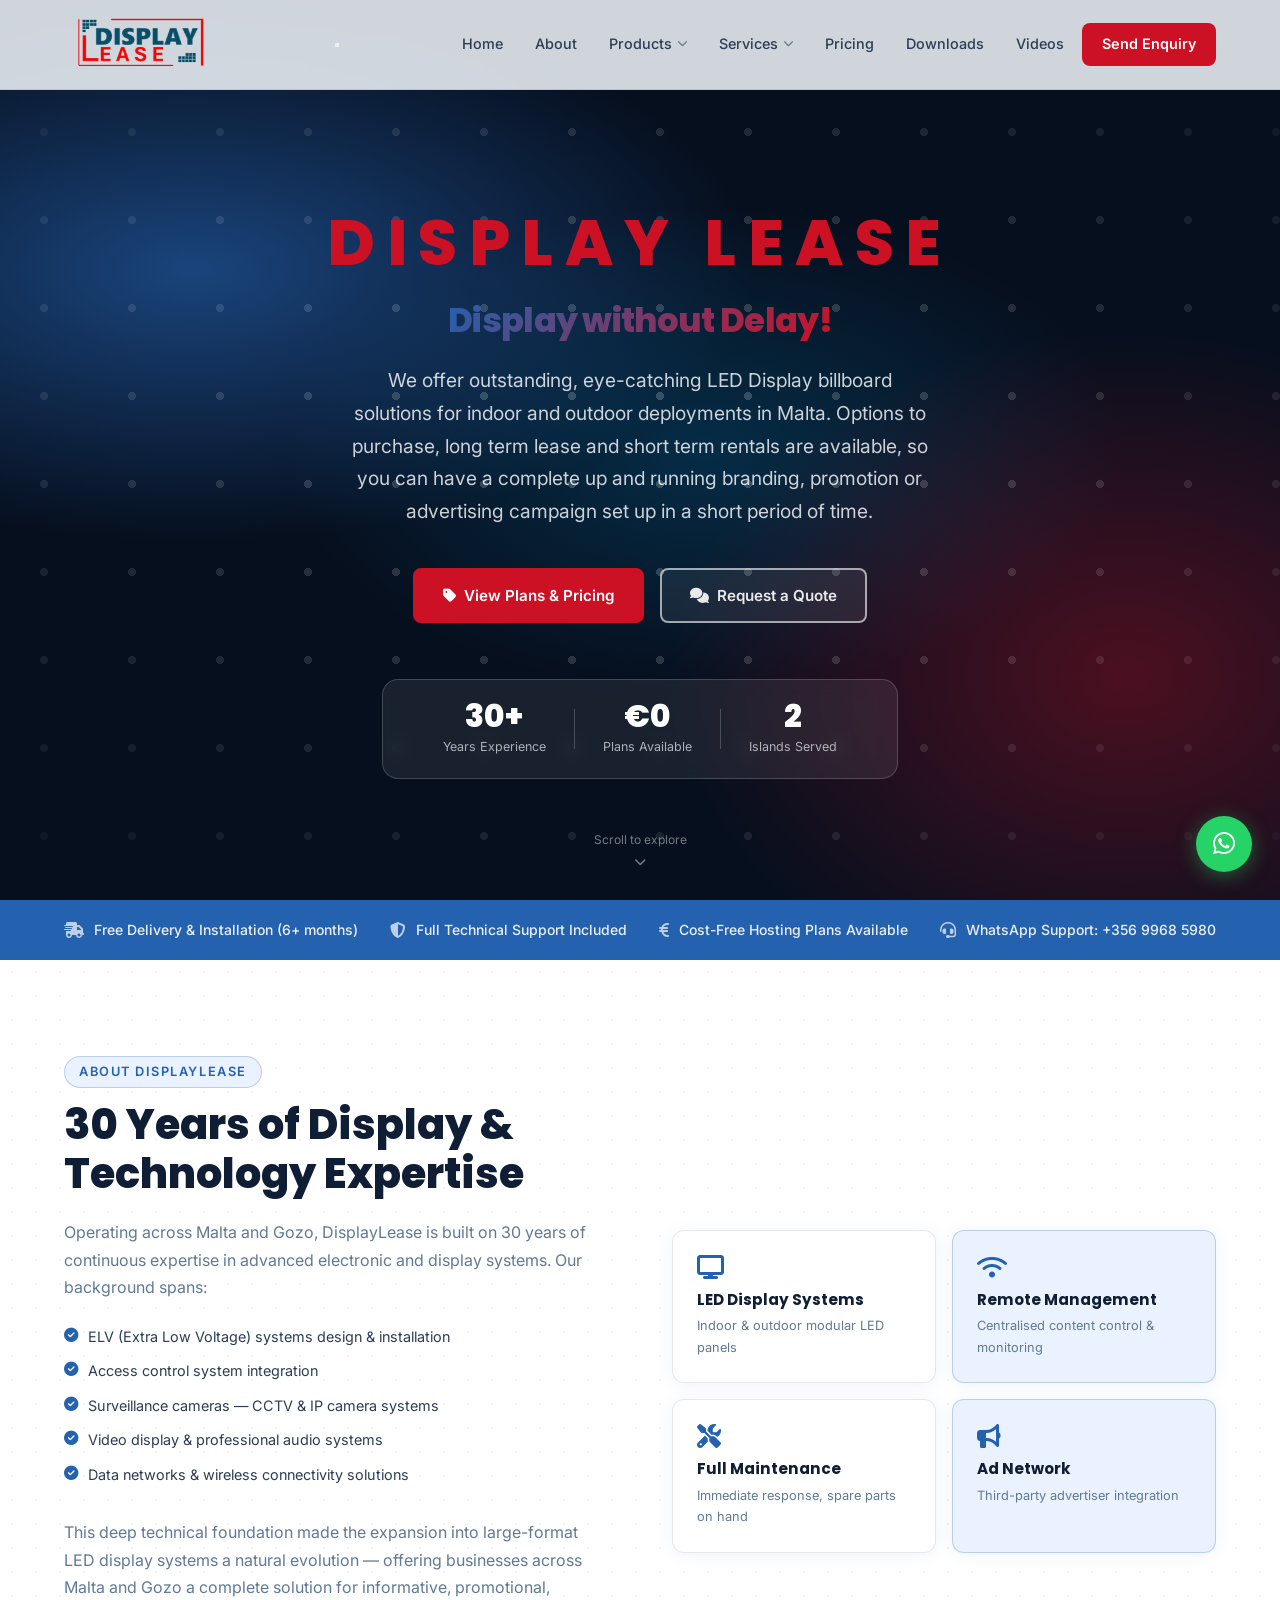
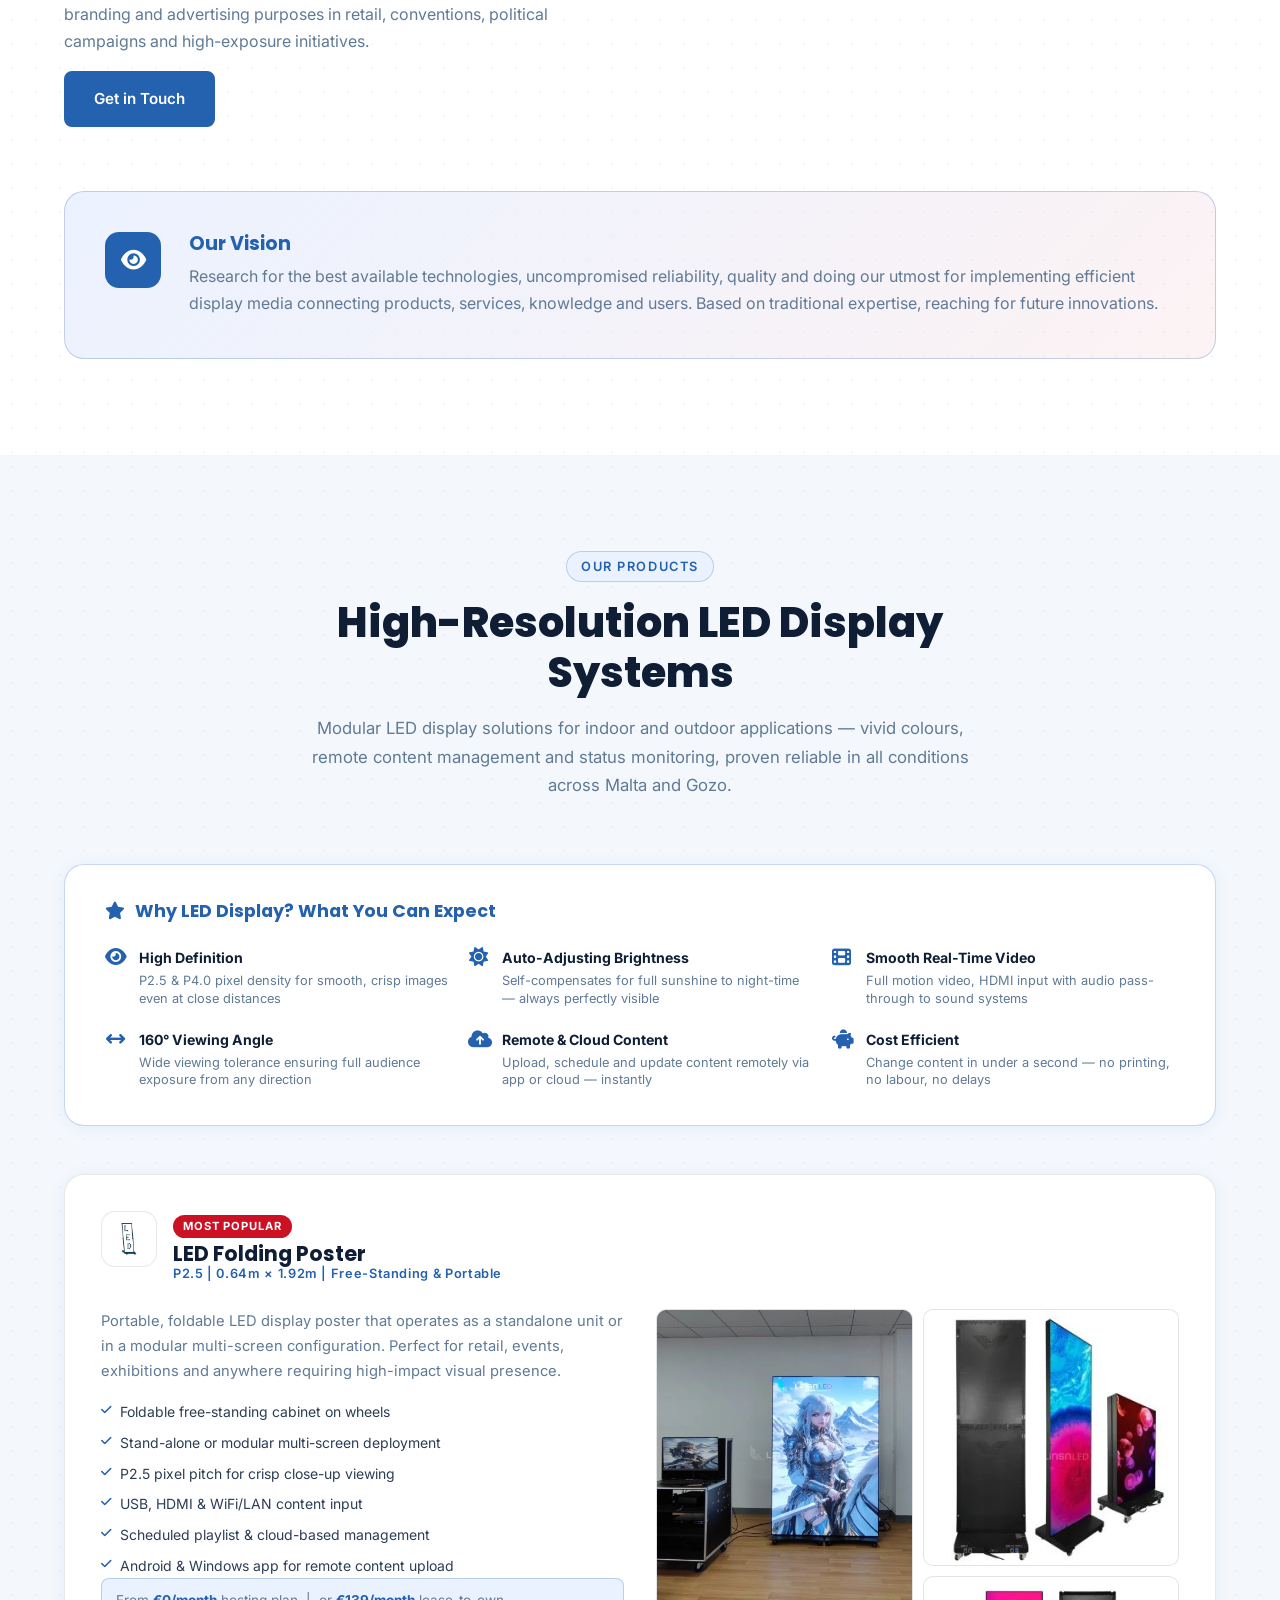
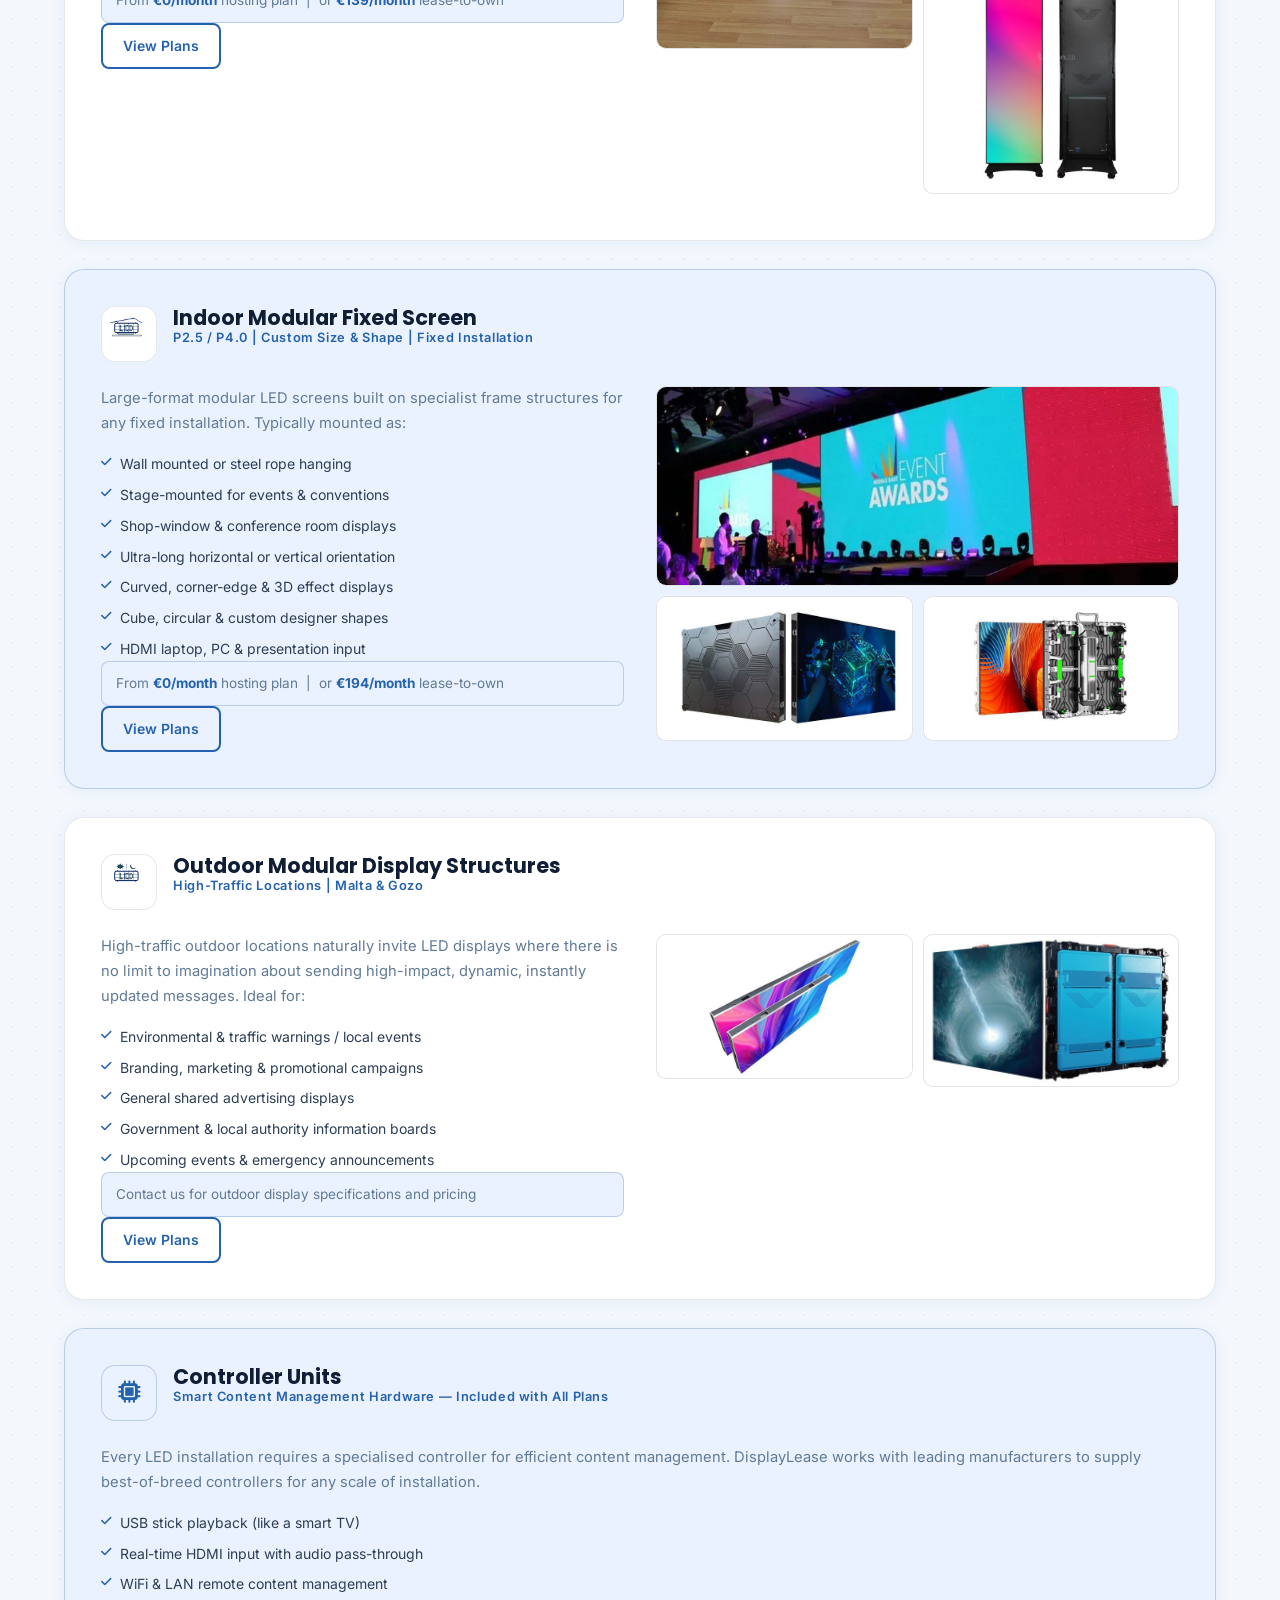
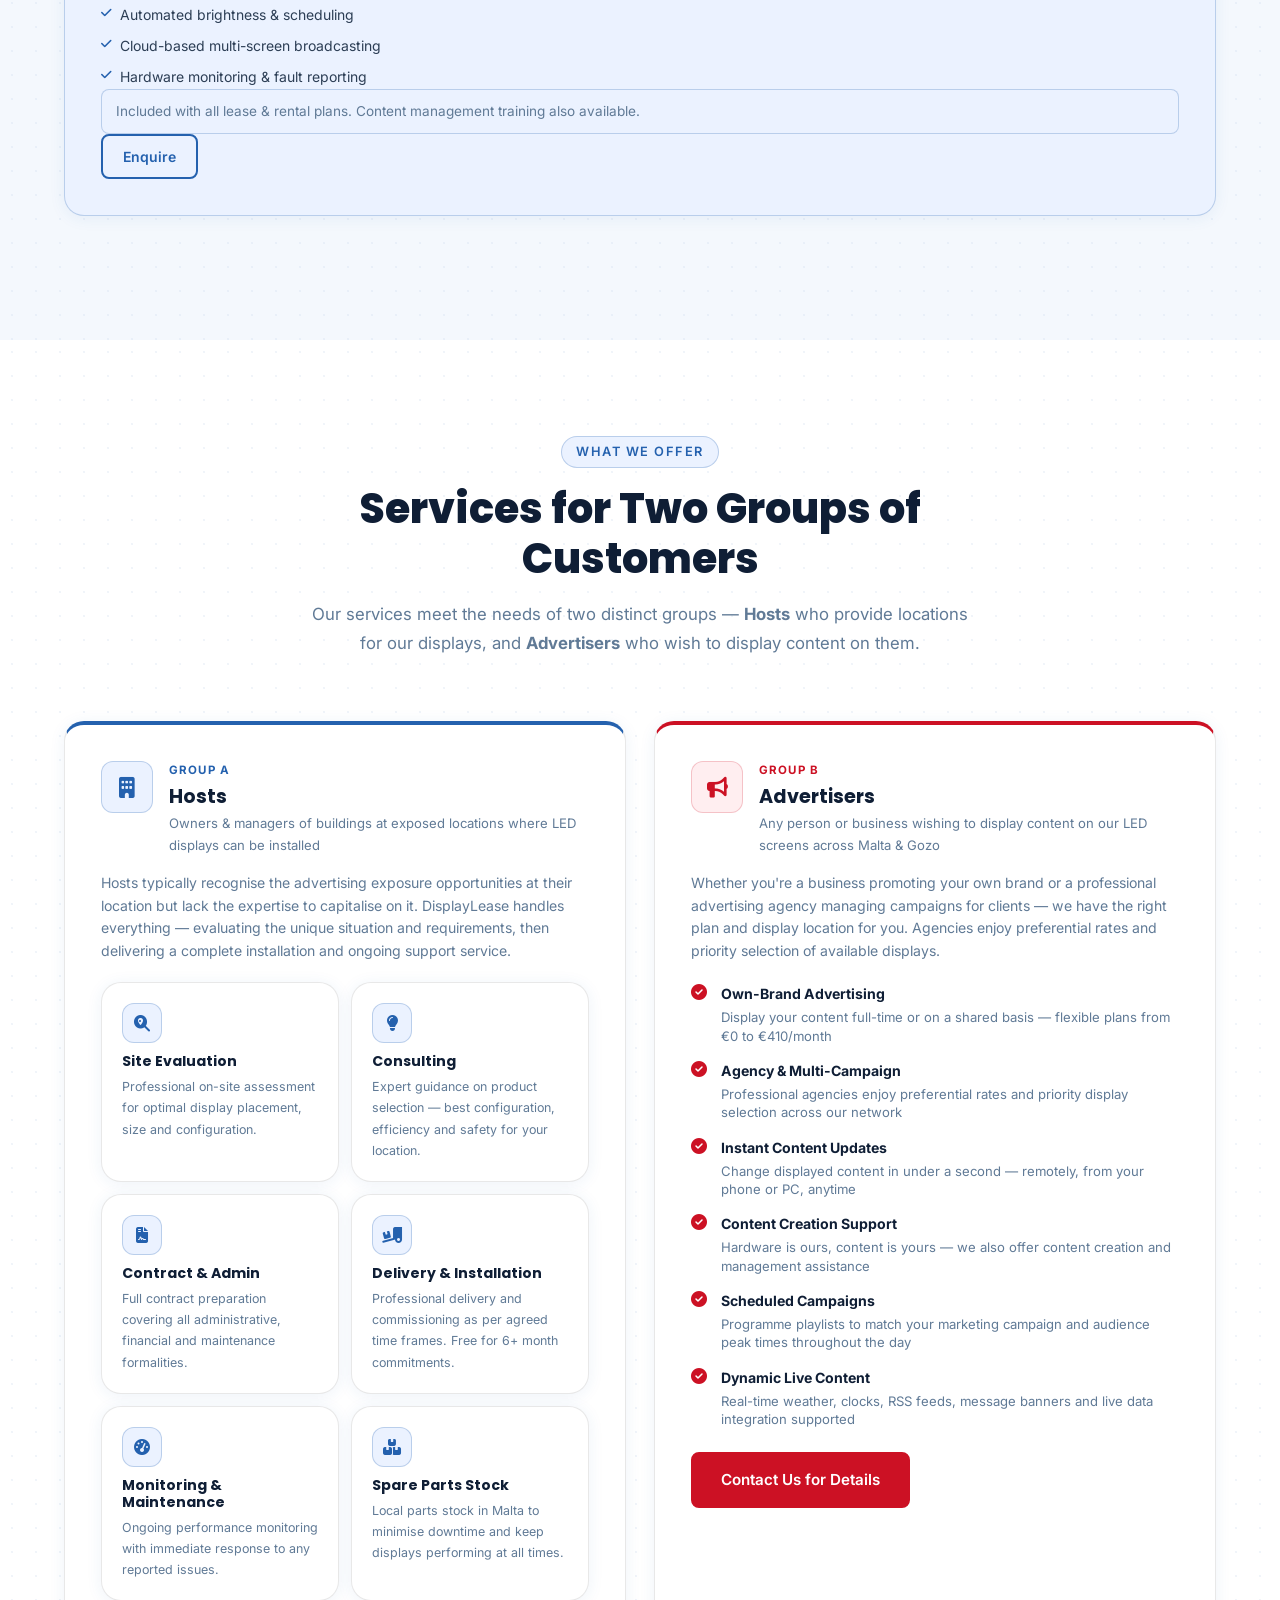
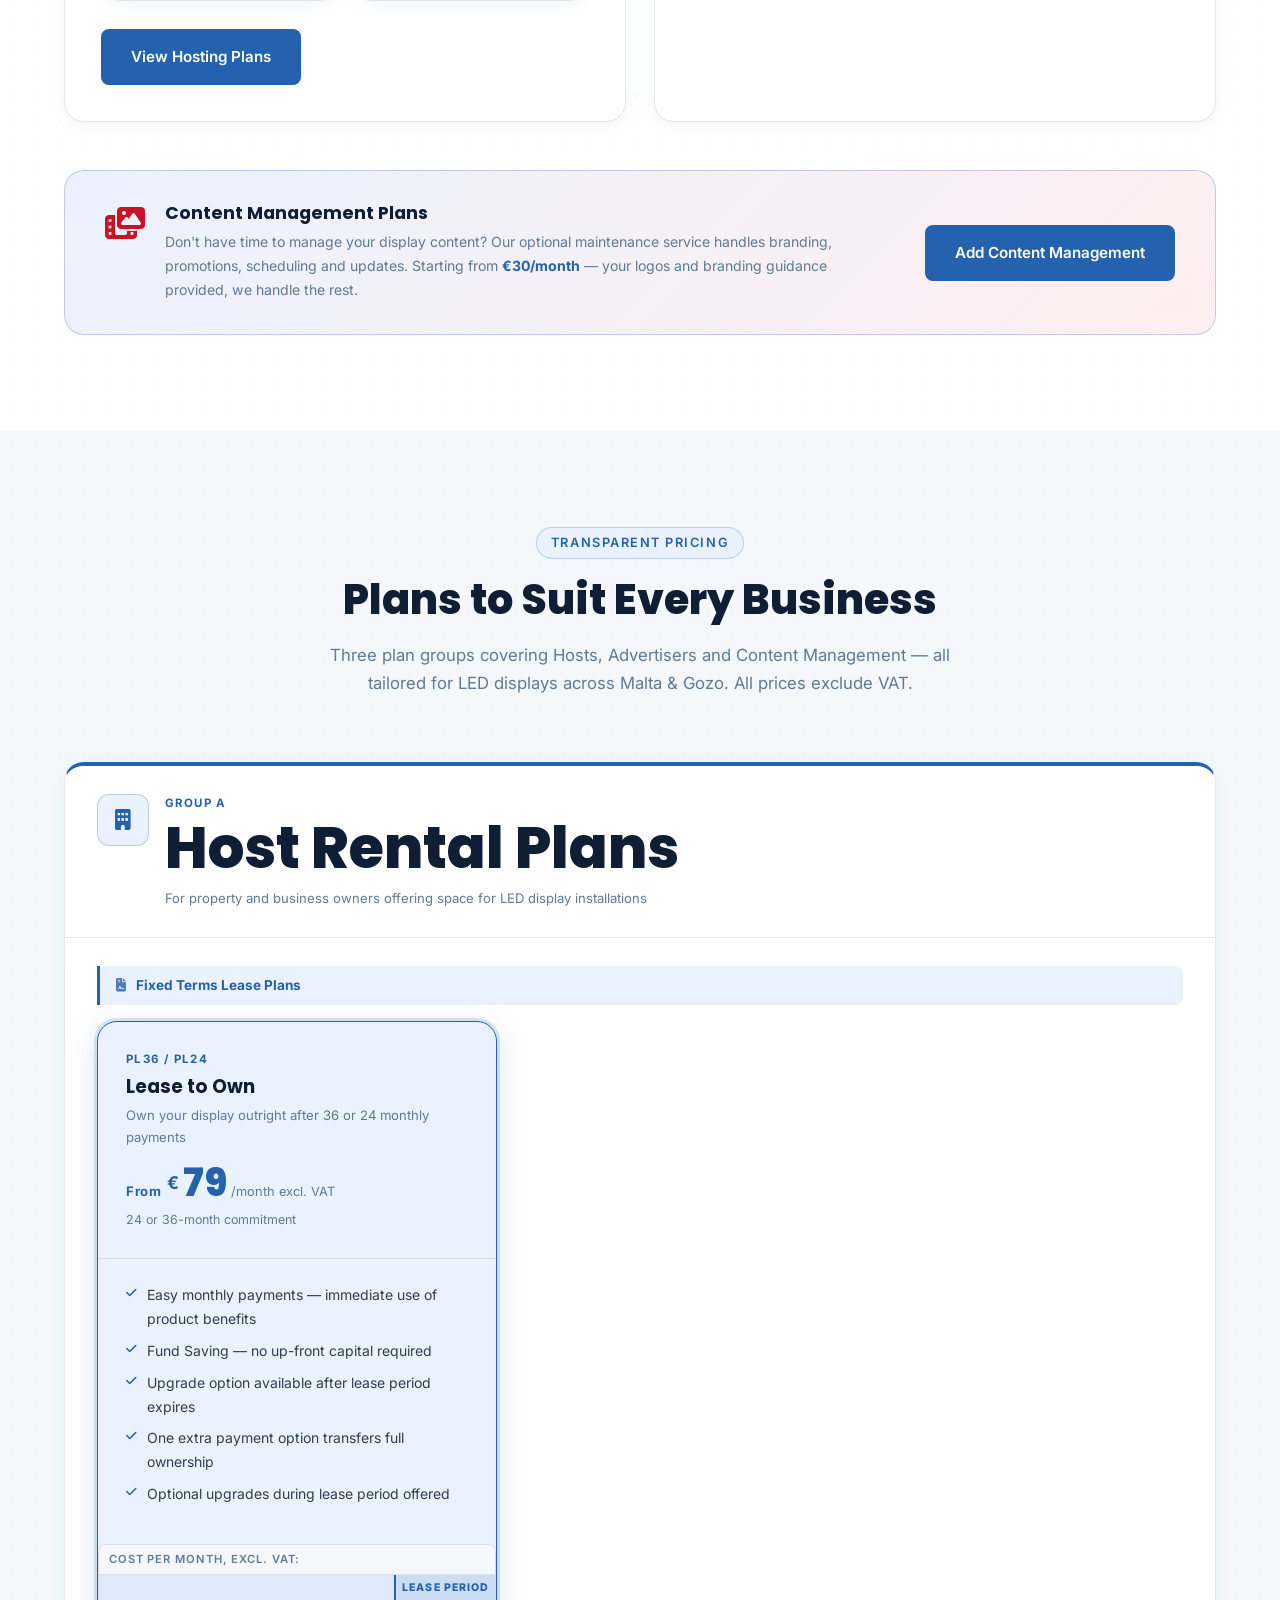
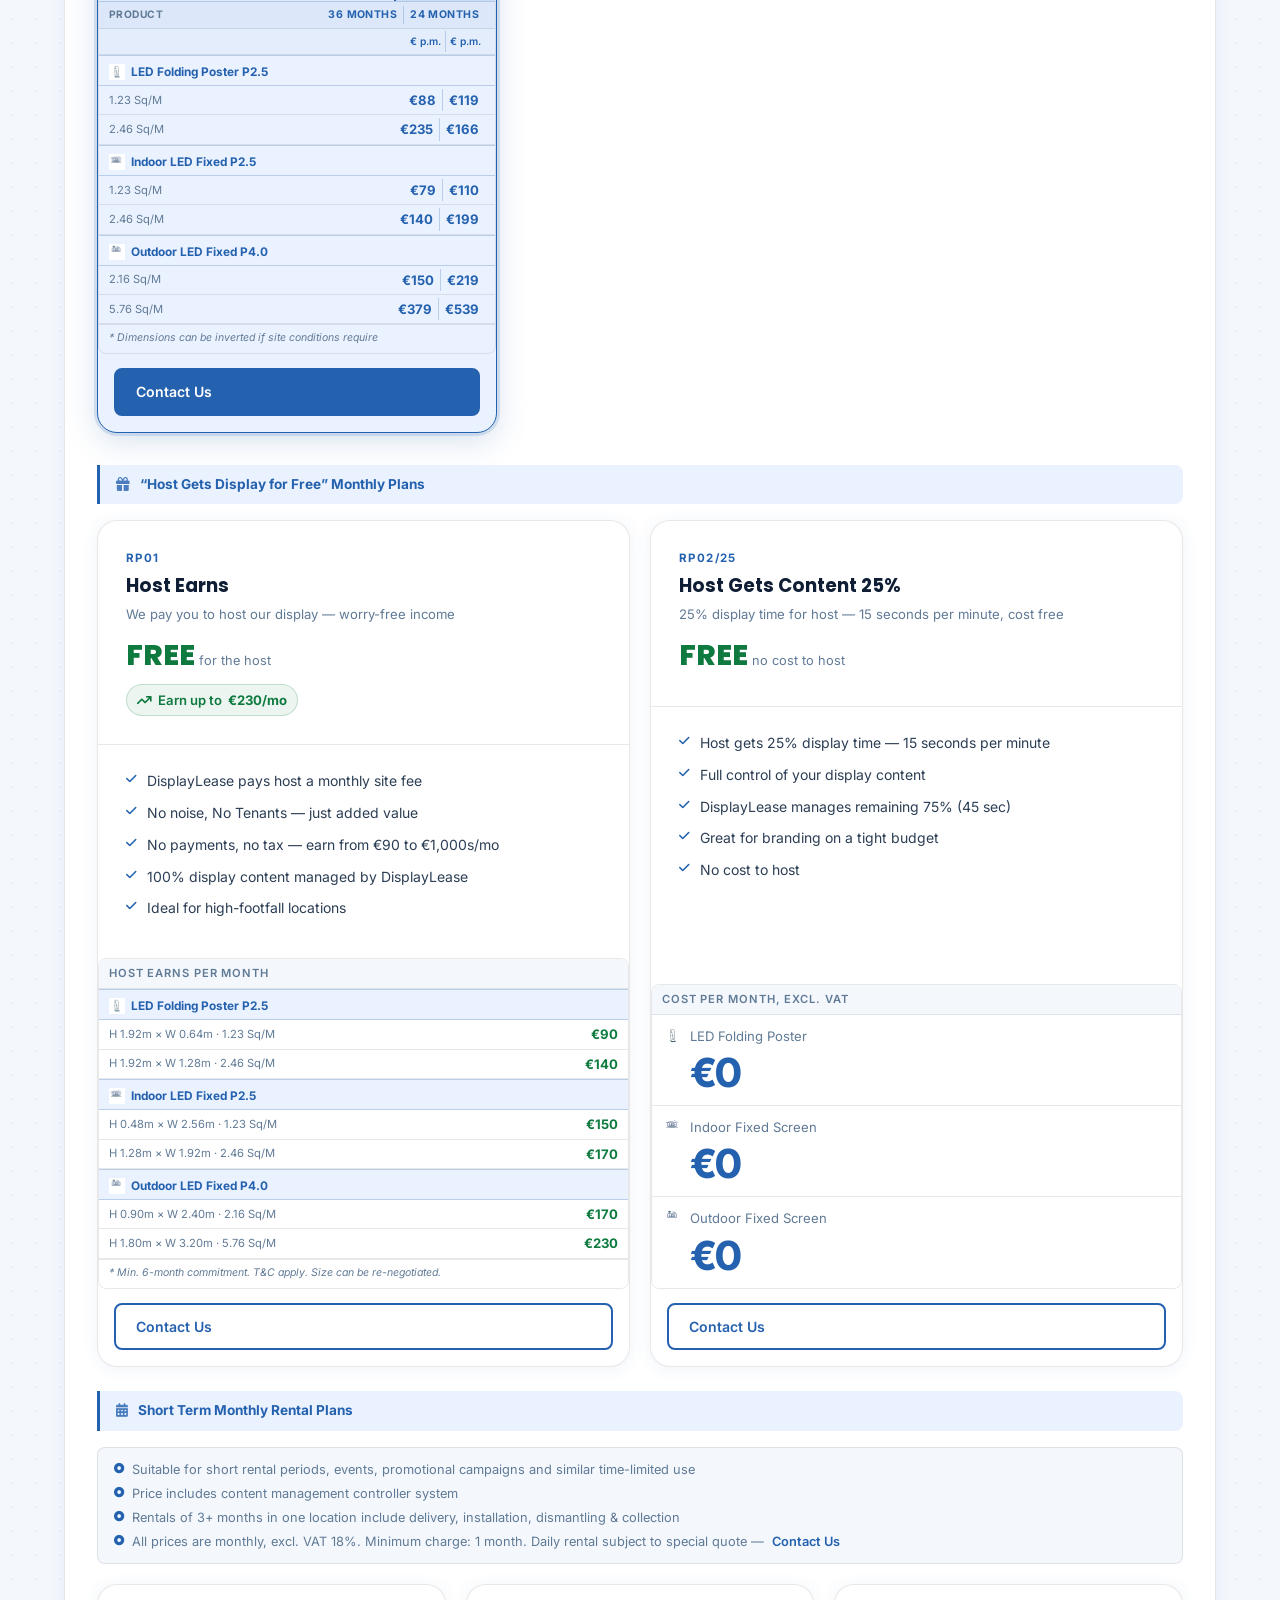
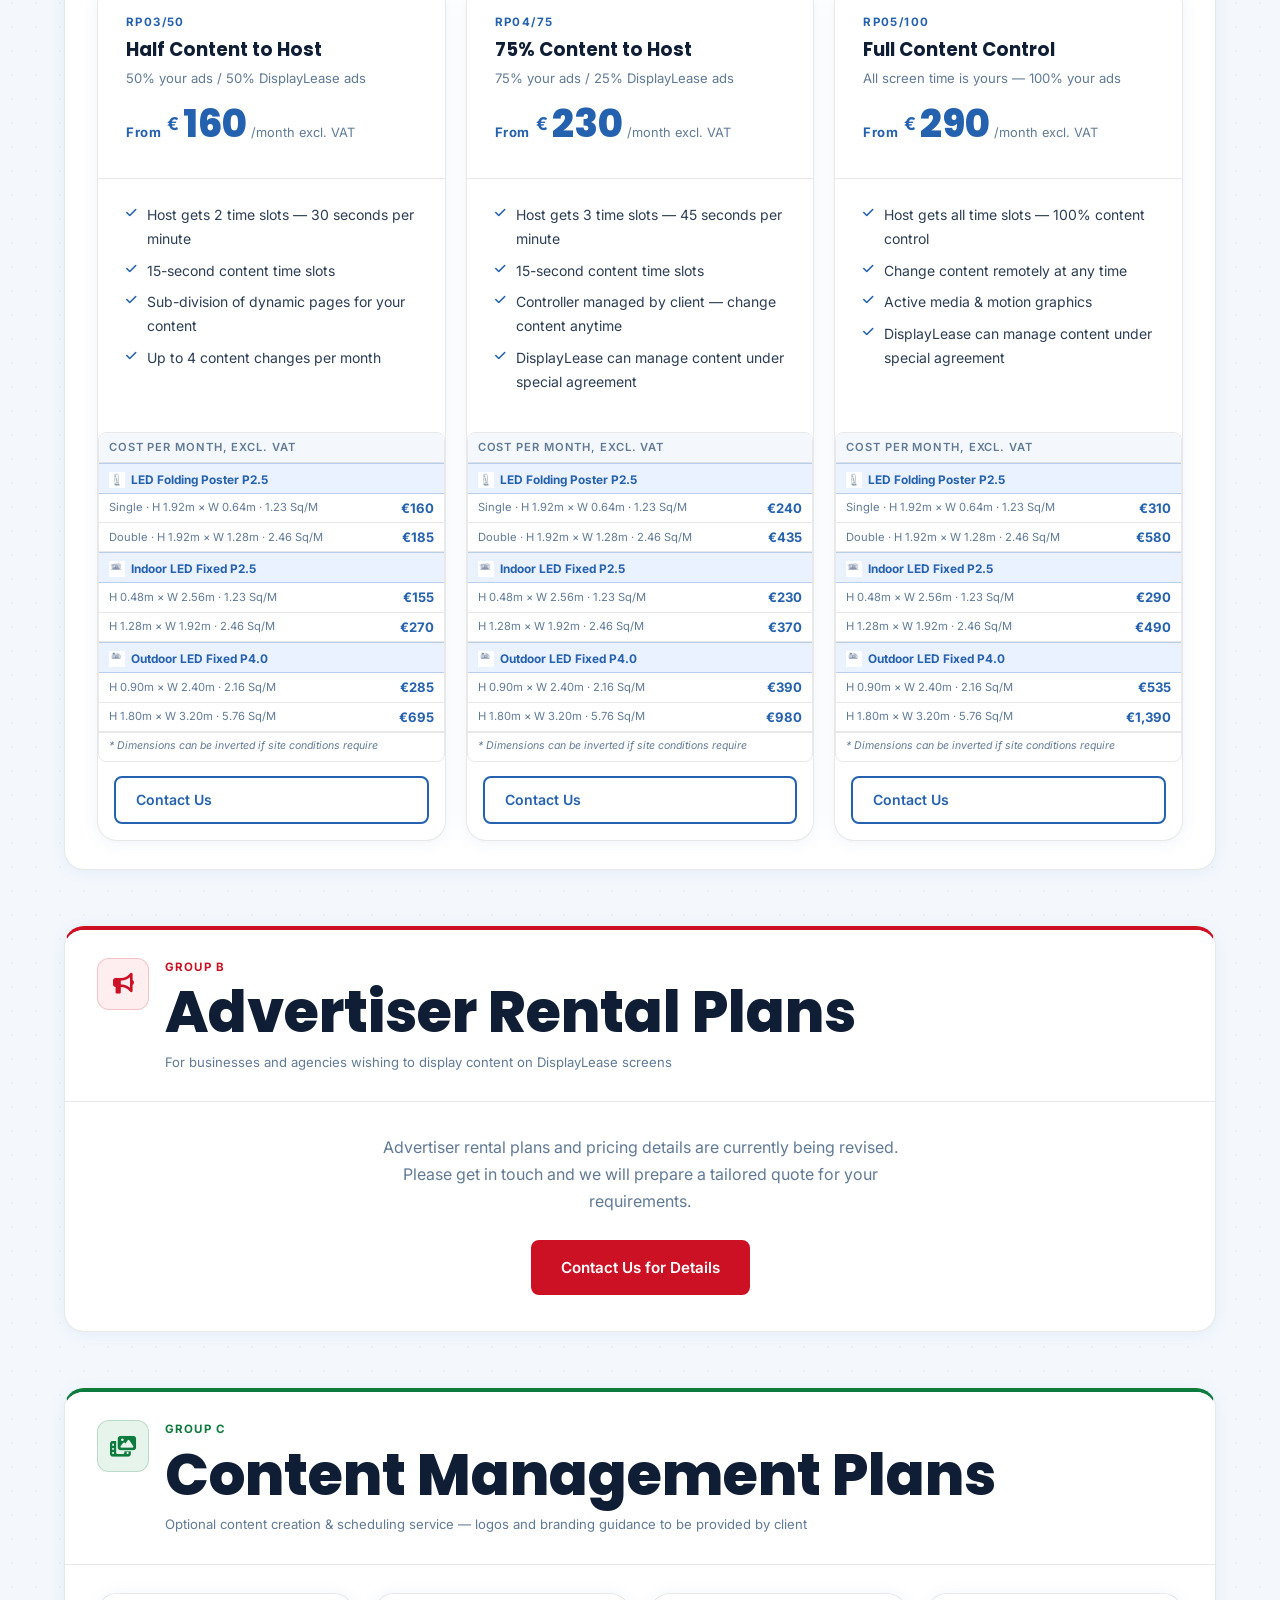
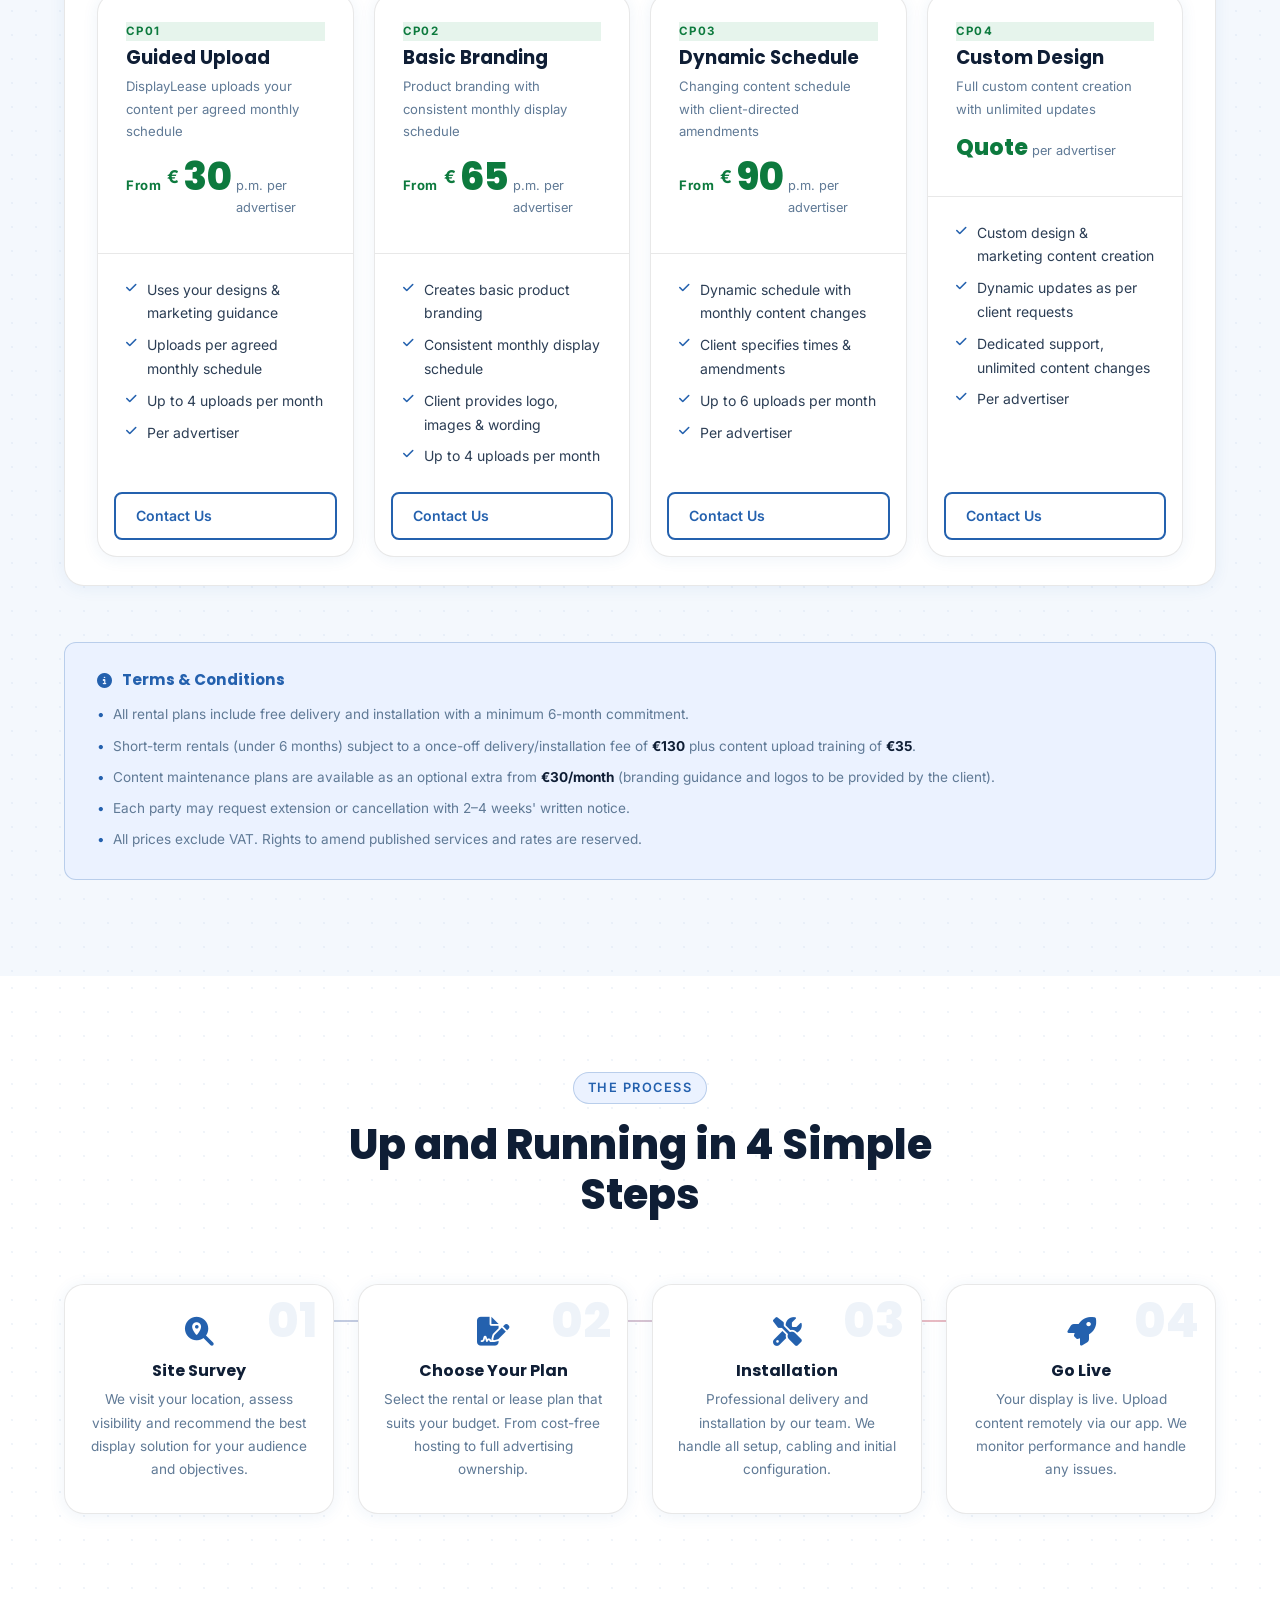
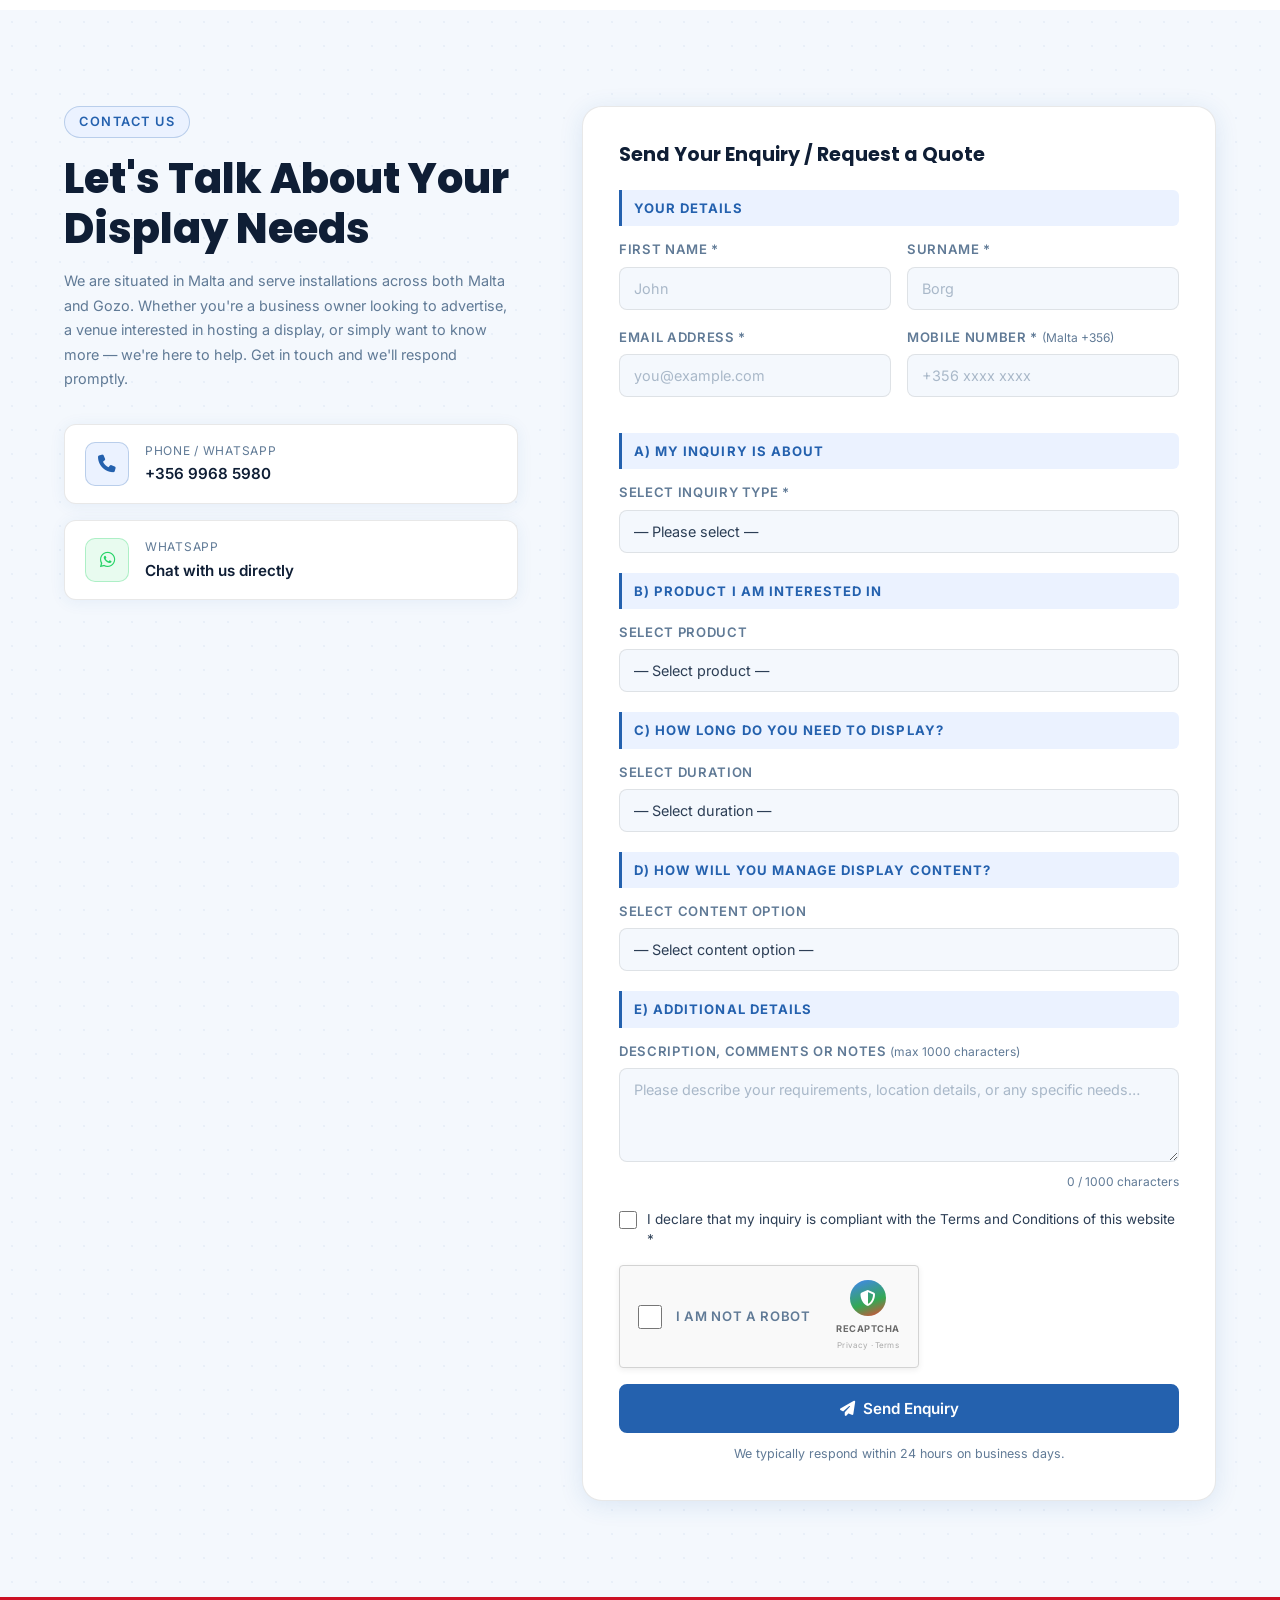
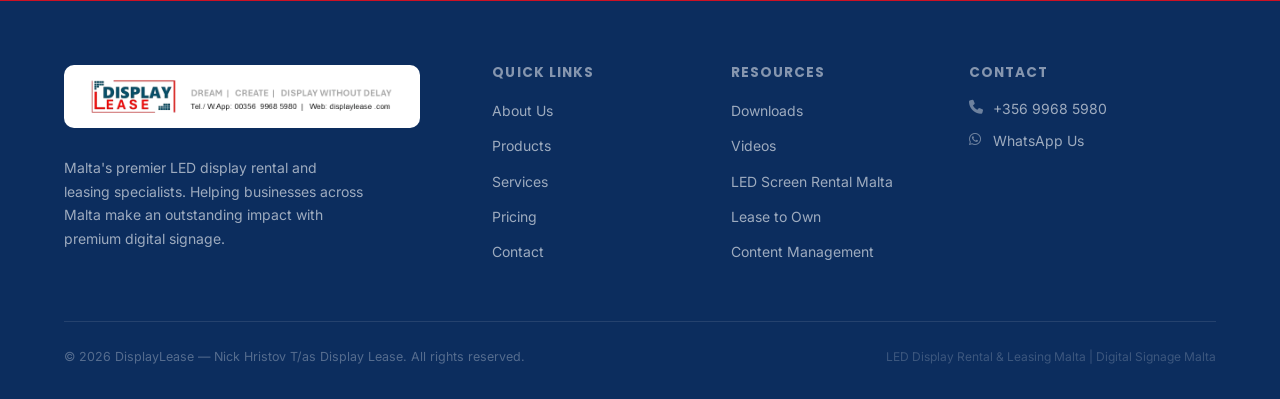
==== commit e5201cf2: "Pricing: rebuild Group A with PL36/PL24, RP01, RP02/25 and short-term rental plans Co-authored-by: C" ====
--- a/index.html
+++ b/index.html
@@ -46,6 +46,204 @@
 <p class="section-desc">Three plan groups covering Hosts, Advertisers and Content Management — all tailored for LED displays across Malta &amp; Gozo. All prices exclude VAT.</p>
 </div>
 <span id="pricing-poster"></span><span id="pricing-indoor"></span><span id="pricing-outdoor"></span>
+<div class="pricing-group pricing-group-host" id="pricing-host">
+<div class="pricing-group-header" data-animate>
+<div class="pricing-group-icon"><i class="fa-solid fa-building"></i></div>
+<div>
+<div class="pricing-group-label">Group A</div>
+<h3>Host Rental Plans</h3>
+<p>For property and business owners offering space for LED display installations</p>
+</div>
+</div>
+<div class="pricing-group-body">
+<div class="pricing-sub-label"><i class="fa-solid fa-file-contract"></i> Fixed Terms Lease Plans</div>
+<div class="pricing-cards-row" style="margin-bottom:32px">
+<div class="pricing-card featured" data-animate>
+<div class="pricing-card-header">
+<div class="plan-code">PL36 / PL24</div>
+<h3>Lease to Own</h3>
+<p class="plan-desc">Own your display outright after 36 or 24 monthly payments</p>
+<div class="plan-price"><span class="price-from">From </span><span class="price-currency">&euro;</span><span class="price-amount">79</span><span class="price-period">/month excl. VAT</span></div>
+<div class="plan-duration">24 or 36-month commitment</div>
+</div>
+<ul class="plan-features">
+<li><i class="fa-solid fa-check"></i> Easy monthly payments &mdash; immediate use of product benefits</li>
+<li><i class="fa-solid fa-check"></i> Fund Saving &mdash; no up-front capital required</li>
+<li><i class="fa-solid fa-check"></i> Upgrade option available after lease period expires</li>
+<li><i class="fa-solid fa-check"></i> One extra payment option transfers full ownership</li>
+<li><i class="fa-solid fa-check"></i> Optional upgrades during lease period offered</li>
+</ul>
+<div class="plan-product-prices pl24-prices">
+<div class="ppp-header">Cost Per Month, excl. VAT:</div>
+<div class="pl24-period-header"><span></span><span class="pl24-period-span">LEASE PERIOD</span></div>
+<div class="pl24-terms-row"><span class="pl24-desc-col">Product</span><span class="pl24-term">36 Months</span><span class="pl24-term pl24-vborder">24 Months</span></div>
+<div class="pl24-units-row"><span></span><span class="pl24-unit">&euro; p.m.</span><span class="pl24-unit pl24-vborder">&euro; p.m.</span></div>
+<div class="pl24-prod-head"><img src="images/icon-fold-poster.png" class="ppp-icon" alt="Folding Poster"><span>LED Folding Poster P2.5</span></div>
+<div class="pl24-size-row"><span class="pl24-dim">1.23 Sq/M</span><span class="pl24-p">&euro;88</span><span class="pl24-p pl24-vborder">&euro;119</span></div>
+<div class="pl24-size-row"><span class="pl24-dim">2.46 Sq/M</span><span class="pl24-p">&euro;235</span><span class="pl24-p pl24-vborder">&euro;166</span></div>
+<div class="pl24-prod-head"><img src="images/icon-indoor-display.png" class="ppp-icon" alt="Indoor Screen"><span>Indoor LED Fixed P2.5</span></div>
+<div class="pl24-size-row"><span class="pl24-dim">1.23 Sq/M</span><span class="pl24-p">&euro;79</span><span class="pl24-p pl24-vborder">&euro;110</span></div>
+<div class="pl24-size-row"><span class="pl24-dim">2.46 Sq/M</span><span class="pl24-p">&euro;140</span><span class="pl24-p pl24-vborder">&euro;199</span></div>
+<div class="pl24-prod-head"><img src="images/icon-outdoor-display.png" class="ppp-icon" alt="Outdoor Screen"><span>Outdoor LED Fixed P4.0</span></div>
+<div class="pl24-size-row"><span class="pl24-dim">2.16 Sq/M</span><span class="pl24-p">&euro;150</span><span class="pl24-p pl24-vborder">&euro;219</span></div>
+<div class="pl24-size-row"><span class="pl24-dim">5.76 Sq/M</span><span class="pl24-p">&euro;379</span><span class="pl24-p pl24-vborder">&euro;539</span></div>
+<div class="pl24-remark">* Dimensions can be inverted if site conditions require</div>
+</div>
+<a href="#contact" class="btn btn-primary btn-block">Contact Us</a>
+</div>
+</div>
+<div class="pricing-sub-label"><i class="fa-solid fa-gift"></i> &ldquo;Host Gets Display for Free&rdquo; Monthly Plans</div>
+<div class="pricing-cards-row" style="margin-bottom:8px">
+<div class="pricing-card" data-animate>
+<div class="pricing-card-header">
+<div class="plan-code">RP01</div>
+<h3>Host Earns</h3>
+<p class="plan-desc">We pay you to host our display &mdash; worry-free income</p>
+<div class="plan-price"><span class="price-amount free">FREE</span><span class="price-period">for the host</span></div>
+<div class="earning-badge"><i class="fa-solid fa-arrow-trend-up"></i> Earn up to <strong>&euro;230/mo</strong></div>
+</div>
+<ul class="plan-features">
+<li><i class="fa-solid fa-check"></i> DisplayLease pays host a monthly site fee</li>
+<li><i class="fa-solid fa-check"></i> No noise, No Tenants &mdash; just added value</li>
+<li><i class="fa-solid fa-check"></i> No payments, no tax &mdash; earn from &euro;90 to &euro;1,000s/mo</li>
+<li><i class="fa-solid fa-check"></i> 100% display content managed by DisplayLease</li>
+<li><i class="fa-solid fa-check"></i> Ideal for high-footfall locations</li>
+</ul>
+<div class="plan-product-prices rp-prices">
+<div class="ppp-header">Host Earns Per Month</div>
+<div class="pl24-prod-head"><img src="images/icon-fold-poster.png" class="ppp-icon" alt="Folding Poster"><span>LED Folding Poster P2.5</span></div>
+<div class="rp-size-row"><span class="rp-dim">H 1.92m &times; W 0.64m &middot; 1.23 Sq/M</span><span class="rp-p rp-earn">&euro;90</span></div>
+<div class="rp-size-row"><span class="rp-dim">H 1.92m &times; W 1.28m &middot; 2.46 Sq/M</span><span class="rp-p rp-earn">&euro;140</span></div>
+<div class="pl24-prod-head"><img src="images/icon-indoor-display.png" class="ppp-icon" alt="Indoor Screen"><span>Indoor LED Fixed P2.5</span></div>
+<div class="rp-size-row"><span class="rp-dim">H 0.48m &times; W 2.56m &middot; 1.23 Sq/M</span><span class="rp-p rp-earn">&euro;150</span></div>
+<div class="rp-size-row"><span class="rp-dim">H 1.28m &times; W 1.92m &middot; 2.46 Sq/M</span><span class="rp-p rp-earn">&euro;170</span></div>
+<div class="pl24-prod-head"><img src="images/icon-outdoor-display.png" class="ppp-icon" alt="Outdoor Screen"><span>Outdoor LED Fixed P4.0</span></div>
+<div class="rp-size-row"><span class="rp-dim">H 0.90m &times; W 2.40m &middot; 2.16 Sq/M</span><span class="rp-p rp-earn">&euro;170</span></div>
+<div class="rp-size-row"><span class="rp-dim">H 1.80m &times; W 3.20m &middot; 5.76 Sq/M</span><span class="rp-p rp-earn">&euro;230</span></div>
+<div class="pl24-remark">* Min. 6-month commitment. T&amp;C apply. Size can be re-negotiated.</div>
+</div>
+<a href="#contact" class="btn btn-outline btn-block">Contact Us</a>
+</div>
+<div class="pricing-card" data-animate>
+<div class="pricing-card-header">
+<div class="plan-code">RP02/25</div>
+<h3>Host Gets Content 25%</h3>
+<p class="plan-desc">25% display time for host &mdash; 15 seconds per minute, cost free</p>
+<div class="plan-price"><span class="price-amount free">FREE</span><span class="price-period">no cost to host</span></div>
+</div>
+<ul class="plan-features">
+<li><i class="fa-solid fa-check"></i> Host gets 25% display time &mdash; 15 seconds per minute</li>
+<li><i class="fa-solid fa-check"></i> Full control of your display content</li>
+<li><i class="fa-solid fa-check"></i> DisplayLease manages remaining 75% (45 sec)</li>
+<li><i class="fa-solid fa-check"></i> Great for branding on a tight budget</li>
+<li><i class="fa-solid fa-check"></i> No cost to host</li>
+</ul>
+<div class="plan-product-prices">
+<div class="ppp-header">Cost Per Month, excl. VAT</div>
+<div class="ppp-row"><img src="images/icon-fold-poster.png" class="ppp-icon" alt="Folding Poster"><span class="ppp-product">LED Folding Poster</span><span class="ppp-price ppp-free">&euro;0</span></div>
+<div class="ppp-row"><img src="images/icon-indoor-display.png" class="ppp-icon" alt="Indoor Screen"><span class="ppp-product">Indoor Fixed Screen</span><span class="ppp-price ppp-free">&euro;0</span></div>
+<div class="ppp-row"><img src="images/icon-outdoor-display.png" class="ppp-icon" alt="Outdoor Screen"><span class="ppp-product">Outdoor Fixed Screen</span><span class="ppp-price ppp-free">&euro;0</span></div>
+</div>
+<a href="#contact" class="btn btn-outline btn-block">Contact Us</a>
+</div>
+</div>
+<div class="pricing-sub-label" style="margin-top:24px"><i class="fa-solid fa-calendar-days"></i> Short Term Monthly Rental Plans</div>
+<div class="pricing-sub-info">
+<ul>
+<li><i class="fa-solid fa-circle-dot"></i> Suitable for short rental periods, events, promotional campaigns and similar time-limited use</li>
+<li><i class="fa-solid fa-circle-dot"></i> Price includes content management controller system</li>
+<li><i class="fa-solid fa-circle-dot"></i> Rentals of 3+ months in one location include delivery, installation, dismantling &amp; collection</li>
+<li><i class="fa-solid fa-circle-dot"></i> All prices are monthly, excl. VAT 18%. Minimum charge: 1 month. Daily rental subject to special quote &mdash; <a href="#contact">Contact Us</a></li>
+</ul>
+</div>
+<div class="pricing-cards-row three-col">
+<div class="pricing-card" data-animate>
+<div class="pricing-card-header">
+<div class="plan-code">RP03/50</div>
+<h3>Half Content to Host</h3>
+<p class="plan-desc">50% your ads / 50% DisplayLease ads</p>
+<div class="plan-price"><span class="price-from">From </span><span class="price-currency">&euro;</span><span class="price-amount">160</span><span class="price-period">/month excl. VAT</span></div>
+</div>
+<ul class="plan-features">
+<li><i class="fa-solid fa-check"></i> Host gets 2 time slots &mdash; 30 seconds per minute</li>
+<li><i class="fa-solid fa-check"></i> 15-second content time slots</li>
+<li><i class="fa-solid fa-check"></i> Sub-division of dynamic pages for your content</li>
+<li><i class="fa-solid fa-check"></i> Up to 4 content changes per month</li>
+</ul>
+<div class="plan-product-prices rp-prices">
+<div class="ppp-header">Cost Per Month, excl. VAT</div>
+<div class="pl24-prod-head"><img src="images/icon-fold-poster.png" class="ppp-icon" alt="Folding Poster"><span>LED Folding Poster P2.5</span></div>
+<div class="rp-size-row"><span class="rp-dim">Single &middot; H 1.92m &times; W 0.64m &middot; 1.23 Sq/M</span><span class="rp-p">&euro;160</span></div>
+<div class="rp-size-row"><span class="rp-dim">Double &middot; H 1.92m &times; W 1.28m &middot; 2.46 Sq/M</span><span class="rp-p">&euro;185</span></div>
+<div class="pl24-prod-head"><img src="images/icon-indoor-display.png" class="ppp-icon" alt="Indoor Screen"><span>Indoor LED Fixed P2.5</span></div>
+<div class="rp-size-row"><span class="rp-dim">H 0.48m &times; W 2.56m &middot; 1.23 Sq/M</span><span class="rp-p">&euro;155</span></div>
+<div class="rp-size-row"><span class="rp-dim">H 1.28m &times; W 1.92m &middot; 2.46 Sq/M</span><span class="rp-p">&euro;270</span></div>
+<div class="pl24-prod-head"><img src="images/icon-outdoor-display.png" class="ppp-icon" alt="Outdoor Screen"><span>Outdoor LED Fixed P4.0</span></div>
+<div class="rp-size-row"><span class="rp-dim">H 0.90m &times; W 2.40m &middot; 2.16 Sq/M</span><span class="rp-p">&euro;285</span></div>
+<div class="rp-size-row"><span class="rp-dim">H 1.80m &times; W 3.20m &middot; 5.76 Sq/M</span><span class="rp-p">&euro;695</span></div>
+<div class="pl24-remark">* Dimensions can be inverted if site conditions require</div>
+</div>
+<a href="#contact" class="btn btn-outline btn-block">Contact Us</a>
+</div>
+<div class="pricing-card" data-animate>
+<div class="pricing-card-header">
+<div class="plan-code">RP04/75</div>
+<h3>75% Content to Host</h3>
+<p class="plan-desc">75% your ads / 25% DisplayLease ads</p>
+<div class="plan-price"><span class="price-from">From </span><span class="price-currency">&euro;</span><span class="price-amount">230</span><span class="price-period">/month excl. VAT</span></div>
+</div>
+<ul class="plan-features">
+<li><i class="fa-solid fa-check"></i> Host gets 3 time slots &mdash; 45 seconds per minute</li>
+<li><i class="fa-solid fa-check"></i> 15-second content time slots</li>
+<li><i class="fa-solid fa-check"></i> Controller managed by client &mdash; change content anytime</li>
+<li><i class="fa-solid fa-check"></i> DisplayLease can manage content under special agreement</li>
+</ul>
+<div class="plan-product-prices rp-prices">
+<div class="ppp-header">Cost Per Month, excl. VAT</div>
+<div class="pl24-prod-head"><img src="images/icon-fold-poster.png" class="ppp-icon" alt="Folding Poster"><span>LED Folding Poster P2.5</span></div>
+<div class="rp-size-row"><span class="rp-dim">Single &middot; H 1.92m &times; W 0.64m &middot; 1.23 Sq/M</span><span class="rp-p">&euro;240</span></div>
+<div class="rp-size-row"><span class="rp-dim">Double &middot; H 1.92m &times; W 1.28m &middot; 2.46 Sq/M</span><span class="rp-p">&euro;435</span></div>
+<div class="pl24-prod-head"><img src="images/icon-indoor-display.png" class="ppp-icon" alt="Indoor Screen"><span>Indoor LED Fixed P2.5</span></div>
+<div class="rp-size-row"><span class="rp-dim">H 0.48m &times; W 2.56m &middot; 1.23 Sq/M</span><span class="rp-p">&euro;230</span></div>
+<div class="rp-size-row"><span class="rp-dim">H 1.28m &times; W 1.92m &middot; 2.46 Sq/M</span><span class="rp-p">&euro;370</span></div>
+<div class="pl24-prod-head"><img src="images/icon-outdoor-display.png" class="ppp-icon" alt="Outdoor Screen"><span>Outdoor LED Fixed P4.0</span></div>
+<div class="rp-size-row"><span class="rp-dim">H 0.90m &times; W 2.40m &middot; 2.16 Sq/M</span><span class="rp-p">&euro;390</span></div>
+<div class="rp-size-row"><span class="rp-dim">H 1.80m &times; W 3.20m &middot; 5.76 Sq/M</span><span class="rp-p">&euro;980</span></div>
+<div class="pl24-remark">* Dimensions can be inverted if site conditions require</div>
+</div>
+<a href="#contact" class="btn btn-outline btn-block">Contact Us</a>
+</div>
+<div class="pricing-card" data-animate>
+<div class="pricing-card-header">
+<div class="plan-code">RP05/100</div>
+<h3>Full Content Control</h3>
+<p class="plan-desc">All screen time is yours &mdash; 100% your ads</p>
+<div class="plan-price"><span class="price-from">From </span><span class="price-currency">&euro;</span><span class="price-amount">290</span><span class="price-period">/month excl. VAT</span></div>
+</div>
+<ul class="plan-features">
+<li><i class="fa-solid fa-check"></i> Host gets all time slots &mdash; 100% content control</li>
+<li><i class="fa-solid fa-check"></i> Change content remotely at any time</li>
+<li><i class="fa-solid fa-check"></i> Active media &amp; motion graphics</li>
+<li><i class="fa-solid fa-check"></i> DisplayLease can manage content under special agreement</li>
+</ul>
+<div class="plan-product-prices rp-prices">
+<div class="ppp-header">Cost Per Month, excl. VAT</div>
+<div class="pl24-prod-head"><img src="images/icon-fold-poster.png" class="ppp-icon" alt="Folding Poster"><span>LED Folding Poster P2.5</span></div>
+<div class="rp-size-row"><span class="rp-dim">Single &middot; H 1.92m &times; W 0.64m &middot; 1.23 Sq/M</span><span class="rp-p">&euro;310</span></div>
+<div class="rp-size-row"><span class="rp-dim">Double &middot; H 1.92m &times; W 1.28m &middot; 2.46 Sq/M</span><span class="rp-p">&euro;580</span></div>
+<div class="pl24-prod-head"><img src="images/icon-indoor-display.png" class="ppp-icon" alt="Indoor Screen"><span>Indoor LED Fixed P2.5</span></div>
+<div class="rp-size-row"><span class="rp-dim">H 0.48m &times; W 2.56m &middot; 1.23 Sq/M</span><span class="rp-p">&euro;290</span></div>
+<div class="rp-size-row"><span class="rp-dim">H 1.28m &times; W 1.92m &middot; 2.46 Sq/M</span><span class="rp-p">&euro;490</span></div>
+<div class="pl24-prod-head"><img src="images/icon-outdoor-display.png" class="ppp-icon" alt="Outdoor Screen"><span>Outdoor LED Fixed P4.0</span></div>
+<div class="rp-size-row"><span class="rp-dim">H 0.90m &times; W 2.40m &middot; 2.16 Sq/M</span><span class="rp-p">&euro;535</span></div>
+<div class="rp-size-row"><span class="rp-dim">H 1.80m &times; W 3.20m &middot; 5.76 Sq/M</span><span class="rp-p">&euro;1,390</span></div>
+<div class="pl24-remark">* Dimensions can be inverted if site conditions require</div>
+</div>
+<a href="#contact" class="btn btn-outline btn-block">Contact Us</a>
+</div>
+</div>
+</div>
+</div>
 <div class="pricing-group pricing-group-advertiser" id="pricing-advertiser">
 <div class="pricing-group-header" data-animate>
 <div class="pricing-group-icon"><i class="fa-solid fa-bullhorn"></i></div>
--- a/css/styles.css
+++ b/css/styles.css
@@ -20,6 +20,14 @@
 .rp-prices .rp-size-row{display:flex;justify-content:space-between;align-items:center;padding:3px 10px;border-bottom:1px solid var(--border);font-size:.74rem}
 .rp-prices .rp-dim{color:var(--text-muted);font-size:.7rem}
 .rp-prices .rp-p{font-weight:700;color:var(--primary);font-size:.82rem;white-space:nowrap;padding-left:8px}
+.rp-earn{color:#0d7a3e !important}
+.pricing-sub-label{display:flex;align-items:center;gap:10px;font-size:.85rem;font-weight:700;color:var(--primary);background:var(--primary-light);border-left:3px solid var(--primary);padding:8px 16px;border-radius:0 8px 8px 0;margin:0 0 16px}
+.pricing-sub-label i{font-size:.85rem;opacity:.8}
+.pricing-sub-info{font-size:.8rem;color:var(--text-muted);background:var(--bg);border:1px solid var(--border);border-radius:8px;padding:12px 16px;margin-bottom:20px}
+.pricing-sub-info ul{display:flex;flex-direction:column;gap:5px;list-style:none}
+.pricing-sub-info li{display:flex;gap:8px;align-items:flex-start;line-height:1.5}
+.pricing-sub-info li i{color:var(--primary);font-size:.65rem;margin-top:4px;flex-shrink:0}
+.pricing-sub-info li a{color:var(--primary);font-weight:600}
 
 .price-from{font-size:.82rem;font-weight:700;letter-spacing:.04em;vertical-align:middle;margin-right:2px}
 .pricing-group-host .price-from,.pricing-group-host .price-currency,.pricing-group-host .price-amount:not(.free){color:var(--primary)}
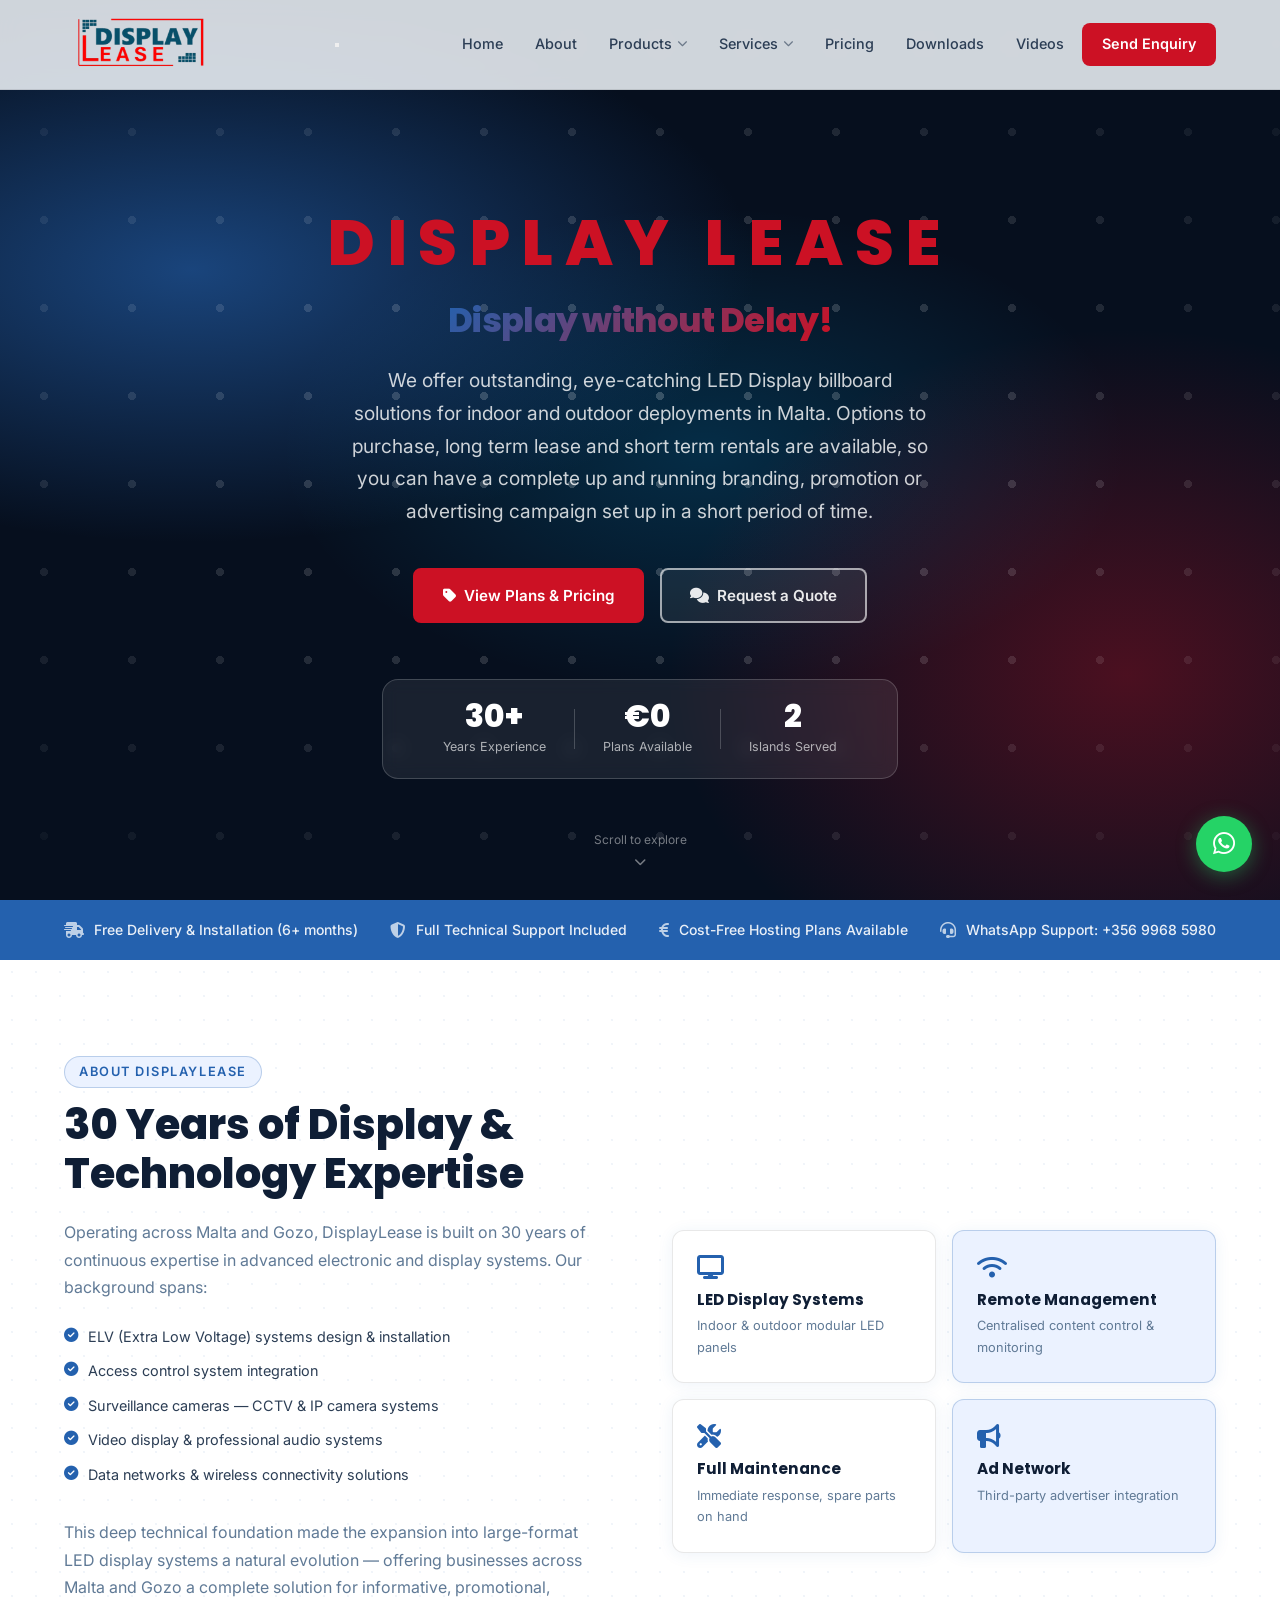
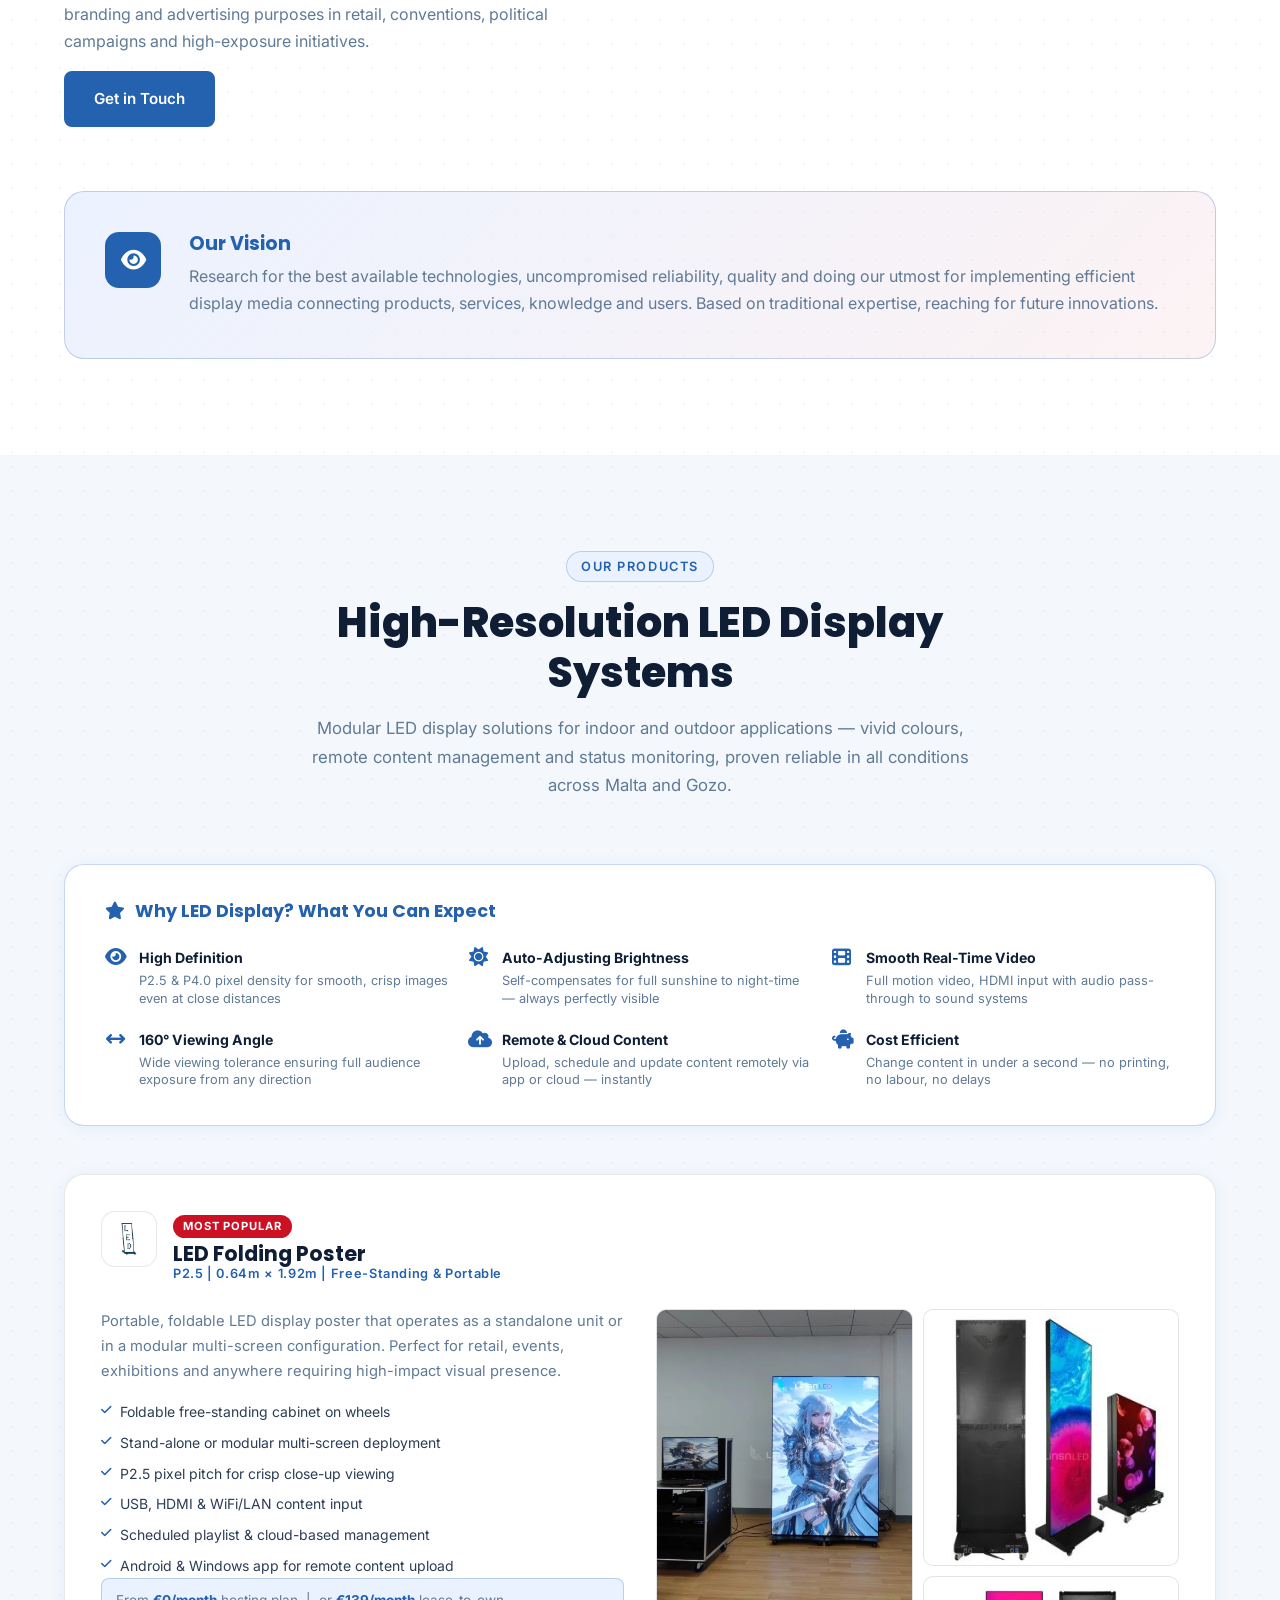
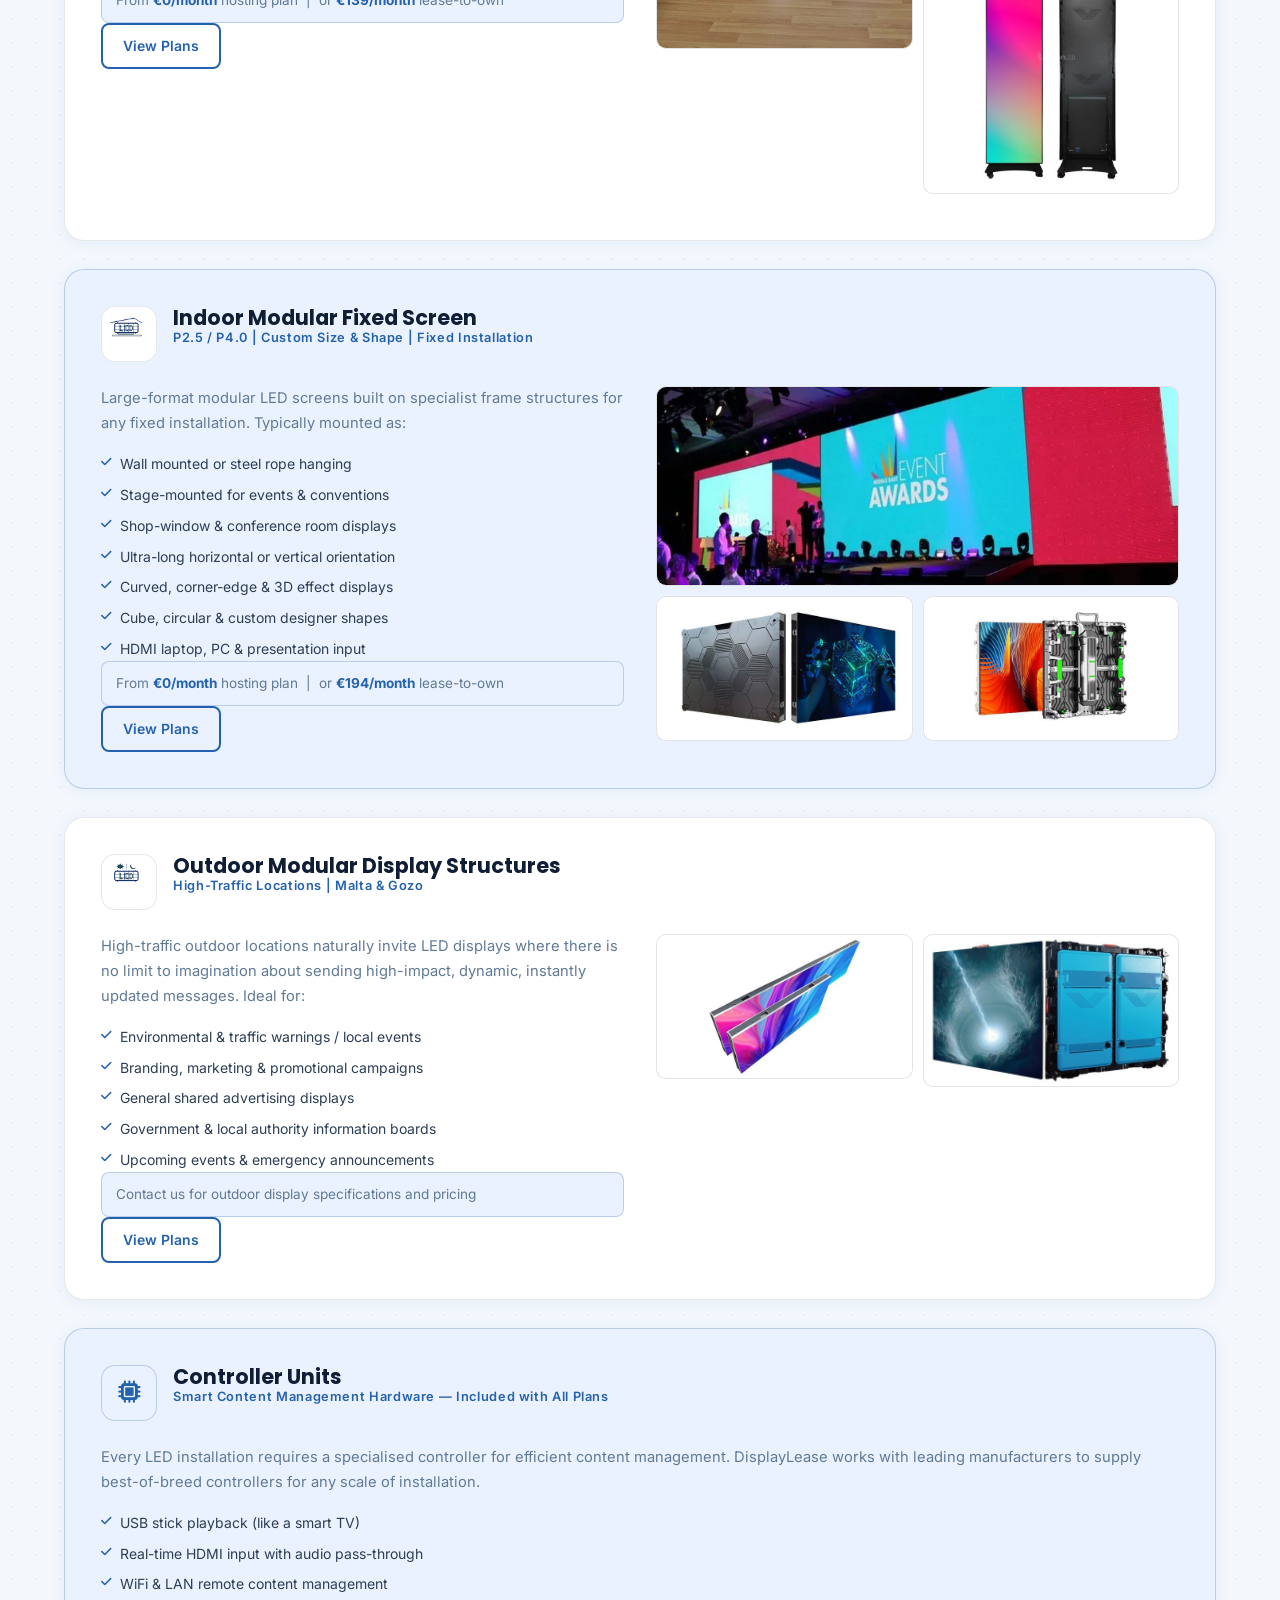
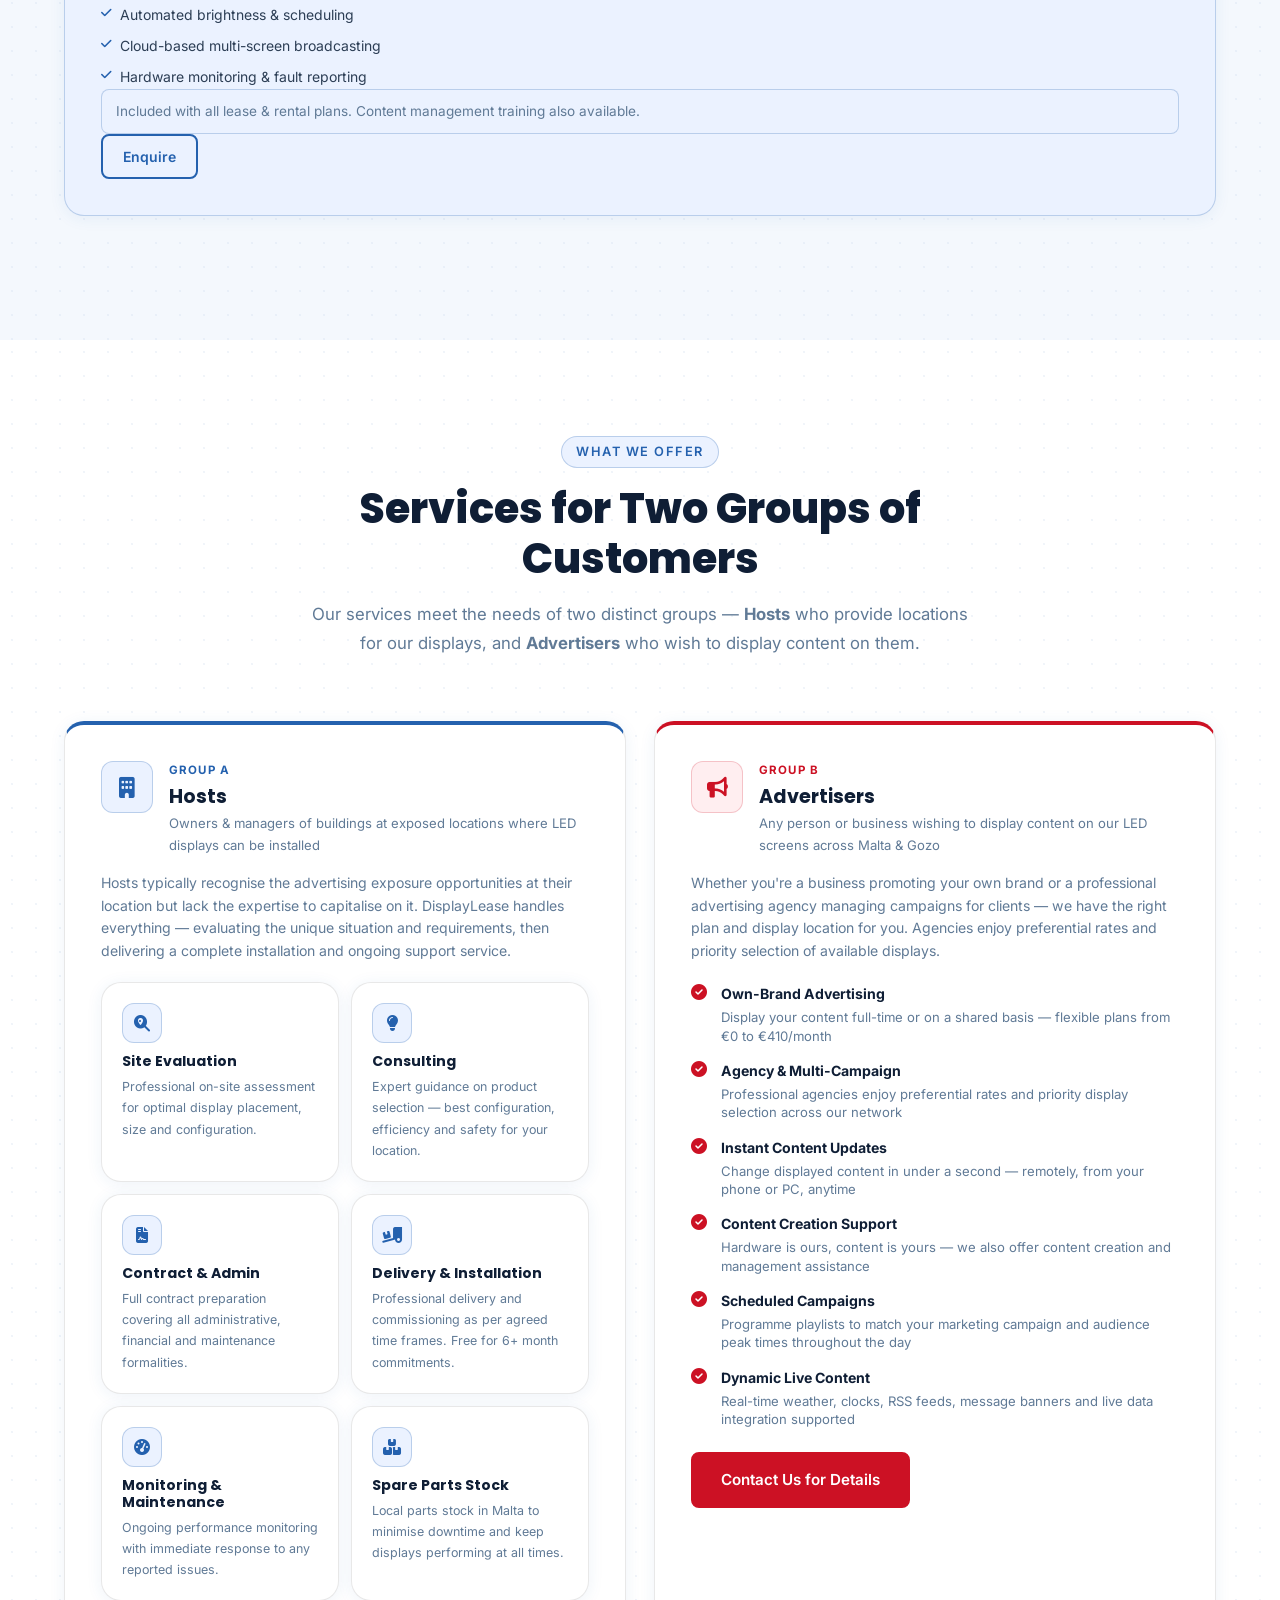
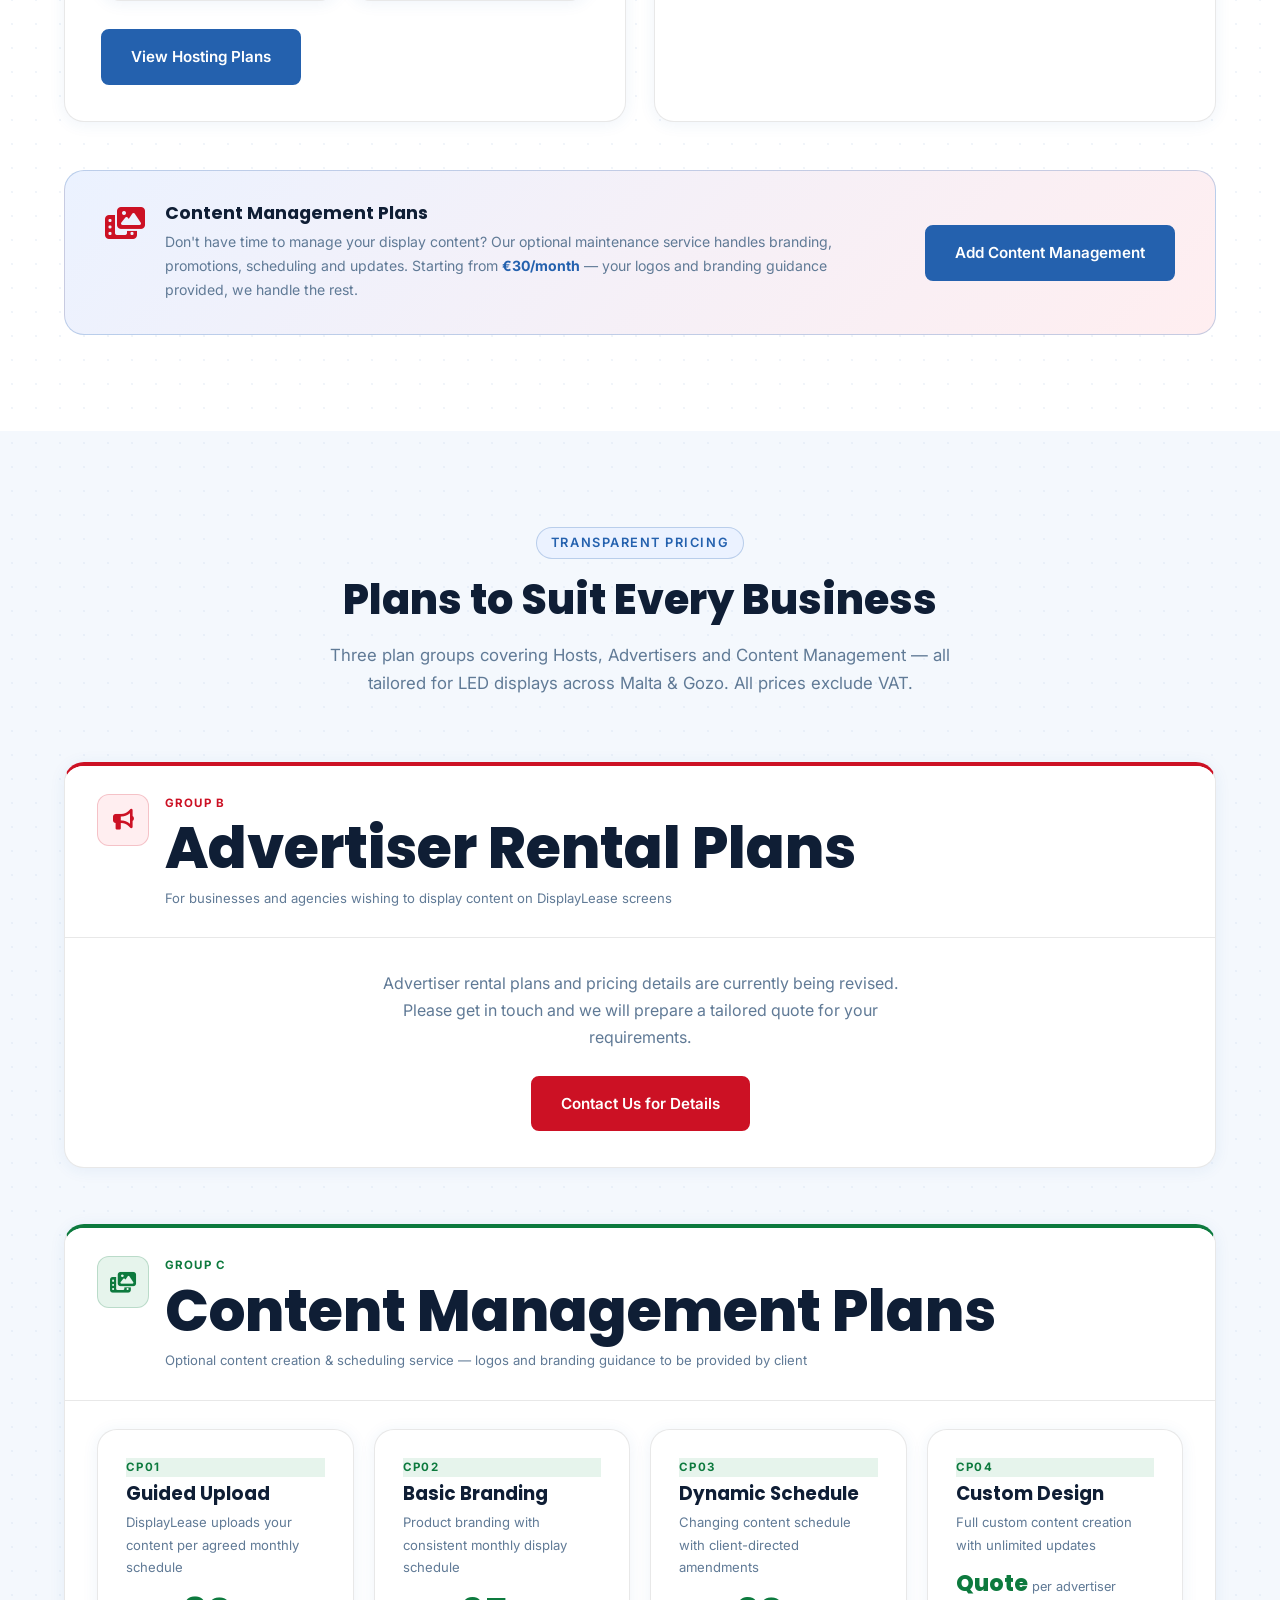
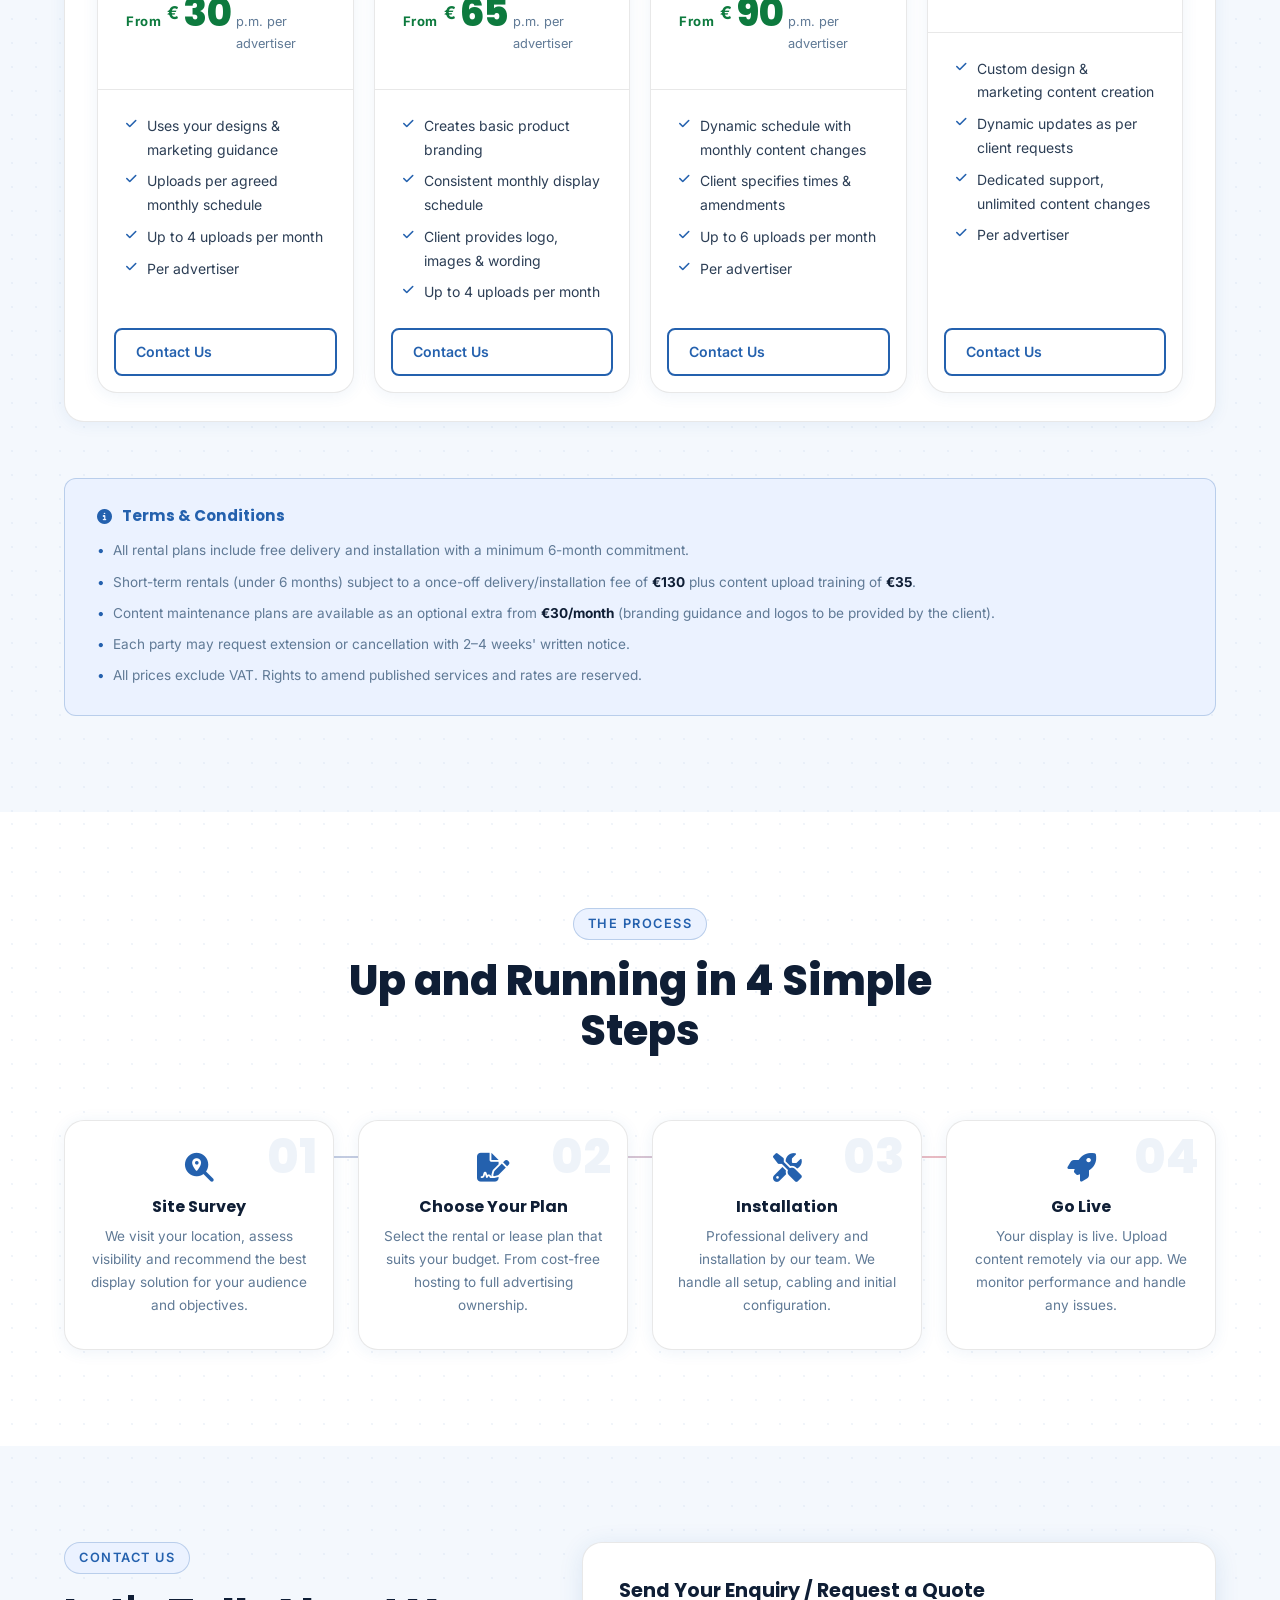
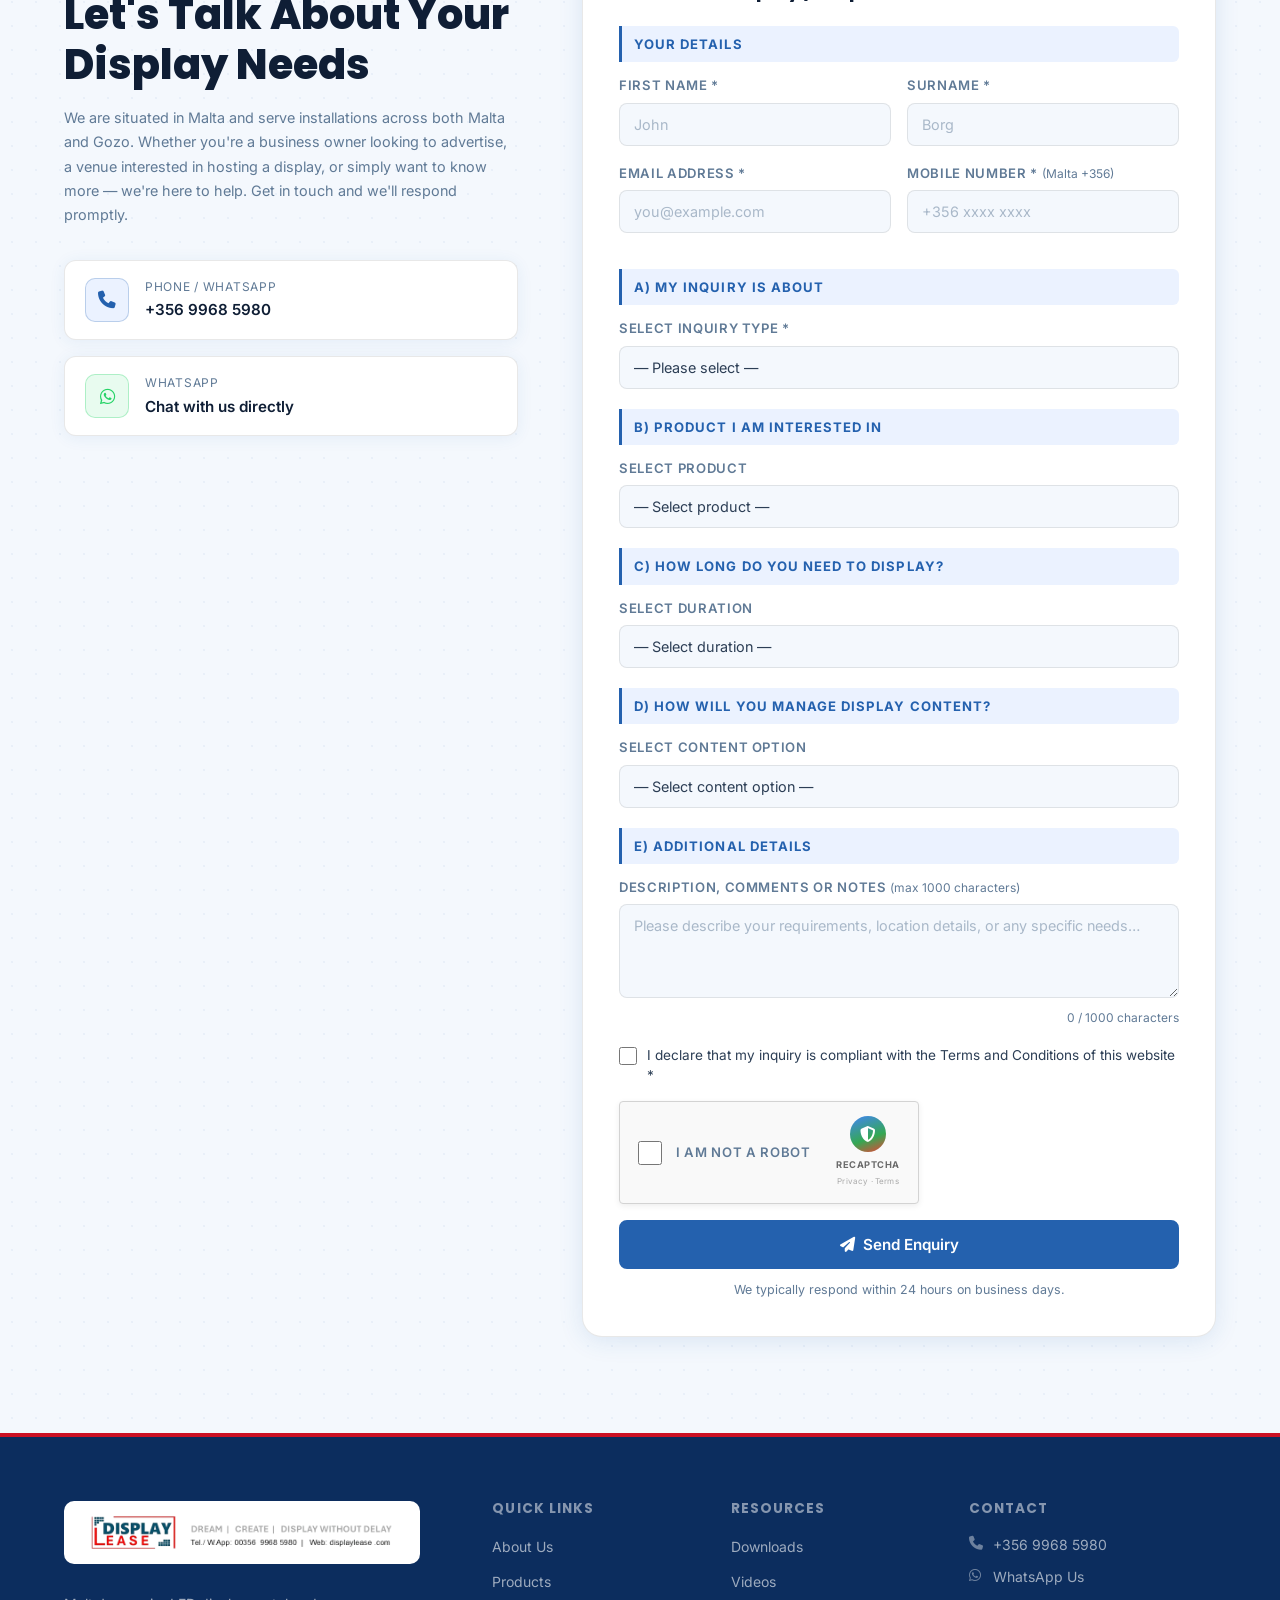
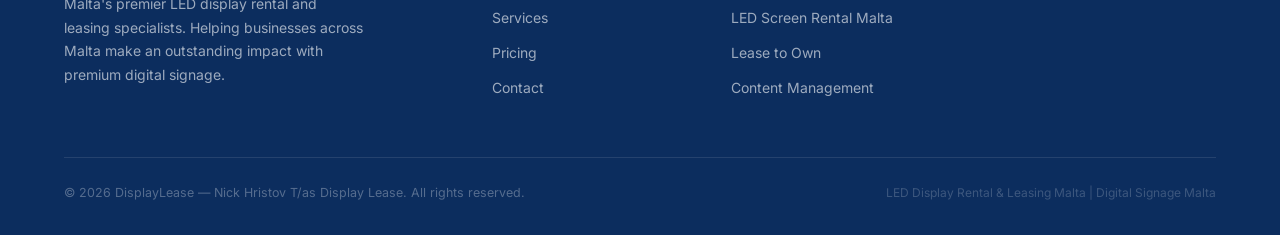
==== commit 5f2ddcda: "Pricing: remove Group A content - ready for new upload Co-authored-by: Cursor <cursoragent@cursor.co" ====
--- a/index.html
+++ b/index.html
@@ -46,204 +46,6 @@
 <p class="section-desc">Three plan groups covering Hosts, Advertisers and Content Management — all tailored for LED displays across Malta &amp; Gozo. All prices exclude VAT.</p>
 </div>
 <span id="pricing-poster"></span><span id="pricing-indoor"></span><span id="pricing-outdoor"></span>
-<div class="pricing-group pricing-group-host" id="pricing-host">
-<div class="pricing-group-header" data-animate>
-<div class="pricing-group-icon"><i class="fa-solid fa-building"></i></div>
-<div>
-<div class="pricing-group-label">Group A</div>
-<h3>Host Rental Plans</h3>
-<p>For property and business owners offering space for LED display installations</p>
-</div>
-</div>
-<div class="pricing-group-body">
-<div class="pricing-sub-label"><i class="fa-solid fa-file-contract"></i> Fixed Terms Lease Plans</div>
-<div class="pricing-cards-row" style="margin-bottom:32px">
-<div class="pricing-card featured" data-animate>
-<div class="pricing-card-header">
-<div class="plan-code">PL36 / PL24</div>
-<h3>Lease to Own</h3>
-<p class="plan-desc">Own your display outright after 36 or 24 monthly payments</p>
-<div class="plan-price"><span class="price-from">From </span><span class="price-currency">&euro;</span><span class="price-amount">79</span><span class="price-period">/month excl. VAT</span></div>
-<div class="plan-duration">24 or 36-month commitment</div>
-</div>
-<ul class="plan-features">
-<li><i class="fa-solid fa-check"></i> Easy monthly payments &mdash; immediate use of product benefits</li>
-<li><i class="fa-solid fa-check"></i> Fund Saving &mdash; no up-front capital required</li>
-<li><i class="fa-solid fa-check"></i> Upgrade option available after lease period expires</li>
-<li><i class="fa-solid fa-check"></i> One extra payment option transfers full ownership</li>
-<li><i class="fa-solid fa-check"></i> Optional upgrades during lease period offered</li>
-</ul>
-<div class="plan-product-prices pl24-prices">
-<div class="ppp-header">Cost Per Month, excl. VAT:</div>
-<div class="pl24-period-header"><span></span><span class="pl24-period-span">LEASE PERIOD</span></div>
-<div class="pl24-terms-row"><span class="pl24-desc-col">Product</span><span class="pl24-term">36 Months</span><span class="pl24-term pl24-vborder">24 Months</span></div>
-<div class="pl24-units-row"><span></span><span class="pl24-unit">&euro; p.m.</span><span class="pl24-unit pl24-vborder">&euro; p.m.</span></div>
-<div class="pl24-prod-head"><img src="images/icon-fold-poster.png" class="ppp-icon" alt="Folding Poster"><span>LED Folding Poster P2.5</span></div>
-<div class="pl24-size-row"><span class="pl24-dim">1.23 Sq/M</span><span class="pl24-p">&euro;88</span><span class="pl24-p pl24-vborder">&euro;119</span></div>
-<div class="pl24-size-row"><span class="pl24-dim">2.46 Sq/M</span><span class="pl24-p">&euro;235</span><span class="pl24-p pl24-vborder">&euro;166</span></div>
-<div class="pl24-prod-head"><img src="images/icon-indoor-display.png" class="ppp-icon" alt="Indoor Screen"><span>Indoor LED Fixed P2.5</span></div>
-<div class="pl24-size-row"><span class="pl24-dim">1.23 Sq/M</span><span class="pl24-p">&euro;79</span><span class="pl24-p pl24-vborder">&euro;110</span></div>
-<div class="pl24-size-row"><span class="pl24-dim">2.46 Sq/M</span><span class="pl24-p">&euro;140</span><span class="pl24-p pl24-vborder">&euro;199</span></div>
-<div class="pl24-prod-head"><img src="images/icon-outdoor-display.png" class="ppp-icon" alt="Outdoor Screen"><span>Outdoor LED Fixed P4.0</span></div>
-<div class="pl24-size-row"><span class="pl24-dim">2.16 Sq/M</span><span class="pl24-p">&euro;150</span><span class="pl24-p pl24-vborder">&euro;219</span></div>
-<div class="pl24-size-row"><span class="pl24-dim">5.76 Sq/M</span><span class="pl24-p">&euro;379</span><span class="pl24-p pl24-vborder">&euro;539</span></div>
-<div class="pl24-remark">* Dimensions can be inverted if site conditions require</div>
-</div>
-<a href="#contact" class="btn btn-primary btn-block">Contact Us</a>
-</div>
-</div>
-<div class="pricing-sub-label"><i class="fa-solid fa-gift"></i> &ldquo;Host Gets Display for Free&rdquo; Monthly Plans</div>
-<div class="pricing-cards-row" style="margin-bottom:8px">
-<div class="pricing-card" data-animate>
-<div class="pricing-card-header">
-<div class="plan-code">RP01</div>
-<h3>Host Earns</h3>
-<p class="plan-desc">We pay you to host our display &mdash; worry-free income</p>
-<div class="plan-price"><span class="price-amount free">FREE</span><span class="price-period">for the host</span></div>
-<div class="earning-badge"><i class="fa-solid fa-arrow-trend-up"></i> Earn up to <strong>&euro;230/mo</strong></div>
-</div>
-<ul class="plan-features">
-<li><i class="fa-solid fa-check"></i> DisplayLease pays host a monthly site fee</li>
-<li><i class="fa-solid fa-check"></i> No noise, No Tenants &mdash; just added value</li>
-<li><i class="fa-solid fa-check"></i> No payments, no tax &mdash; earn from &euro;90 to &euro;1,000s/mo</li>
-<li><i class="fa-solid fa-check"></i> 100% display content managed by DisplayLease</li>
-<li><i class="fa-solid fa-check"></i> Ideal for high-footfall locations</li>
-</ul>
-<div class="plan-product-prices rp-prices">
-<div class="ppp-header">Host Earns Per Month</div>
-<div class="pl24-prod-head"><img src="images/icon-fold-poster.png" class="ppp-icon" alt="Folding Poster"><span>LED Folding Poster P2.5</span></div>
-<div class="rp-size-row"><span class="rp-dim">H 1.92m &times; W 0.64m &middot; 1.23 Sq/M</span><span class="rp-p rp-earn">&euro;90</span></div>
-<div class="rp-size-row"><span class="rp-dim">H 1.92m &times; W 1.28m &middot; 2.46 Sq/M</span><span class="rp-p rp-earn">&euro;140</span></div>
-<div class="pl24-prod-head"><img src="images/icon-indoor-display.png" class="ppp-icon" alt="Indoor Screen"><span>Indoor LED Fixed P2.5</span></div>
-<div class="rp-size-row"><span class="rp-dim">H 0.48m &times; W 2.56m &middot; 1.23 Sq/M</span><span class="rp-p rp-earn">&euro;150</span></div>
-<div class="rp-size-row"><span class="rp-dim">H 1.28m &times; W 1.92m &middot; 2.46 Sq/M</span><span class="rp-p rp-earn">&euro;170</span></div>
-<div class="pl24-prod-head"><img src="images/icon-outdoor-display.png" class="ppp-icon" alt="Outdoor Screen"><span>Outdoor LED Fixed P4.0</span></div>
-<div class="rp-size-row"><span class="rp-dim">H 0.90m &times; W 2.40m &middot; 2.16 Sq/M</span><span class="rp-p rp-earn">&euro;170</span></div>
-<div class="rp-size-row"><span class="rp-dim">H 1.80m &times; W 3.20m &middot; 5.76 Sq/M</span><span class="rp-p rp-earn">&euro;230</span></div>
-<div class="pl24-remark">* Min. 6-month commitment. T&amp;C apply. Size can be re-negotiated.</div>
-</div>
-<a href="#contact" class="btn btn-outline btn-block">Contact Us</a>
-</div>
-<div class="pricing-card" data-animate>
-<div class="pricing-card-header">
-<div class="plan-code">RP02/25</div>
-<h3>Host Gets Content 25%</h3>
-<p class="plan-desc">25% display time for host &mdash; 15 seconds per minute, cost free</p>
-<div class="plan-price"><span class="price-amount free">FREE</span><span class="price-period">no cost to host</span></div>
-</div>
-<ul class="plan-features">
-<li><i class="fa-solid fa-check"></i> Host gets 25% display time &mdash; 15 seconds per minute</li>
-<li><i class="fa-solid fa-check"></i> Full control of your display content</li>
-<li><i class="fa-solid fa-check"></i> DisplayLease manages remaining 75% (45 sec)</li>
-<li><i class="fa-solid fa-check"></i> Great for branding on a tight budget</li>
-<li><i class="fa-solid fa-check"></i> No cost to host</li>
-</ul>
-<div class="plan-product-prices">
-<div class="ppp-header">Cost Per Month, excl. VAT</div>
-<div class="ppp-row"><img src="images/icon-fold-poster.png" class="ppp-icon" alt="Folding Poster"><span class="ppp-product">LED Folding Poster</span><span class="ppp-price ppp-free">&euro;0</span></div>
-<div class="ppp-row"><img src="images/icon-indoor-display.png" class="ppp-icon" alt="Indoor Screen"><span class="ppp-product">Indoor Fixed Screen</span><span class="ppp-price ppp-free">&euro;0</span></div>
-<div class="ppp-row"><img src="images/icon-outdoor-display.png" class="ppp-icon" alt="Outdoor Screen"><span class="ppp-product">Outdoor Fixed Screen</span><span class="ppp-price ppp-free">&euro;0</span></div>
-</div>
-<a href="#contact" class="btn btn-outline btn-block">Contact Us</a>
-</div>
-</div>
-<div class="pricing-sub-label" style="margin-top:24px"><i class="fa-solid fa-calendar-days"></i> Short Term Monthly Rental Plans</div>
-<div class="pricing-sub-info">
-<ul>
-<li><i class="fa-solid fa-circle-dot"></i> Suitable for short rental periods, events, promotional campaigns and similar time-limited use</li>
-<li><i class="fa-solid fa-circle-dot"></i> Price includes content management controller system</li>
-<li><i class="fa-solid fa-circle-dot"></i> Rentals of 3+ months in one location include delivery, installation, dismantling &amp; collection</li>
-<li><i class="fa-solid fa-circle-dot"></i> All prices are monthly, excl. VAT 18%. Minimum charge: 1 month. Daily rental subject to special quote &mdash; <a href="#contact">Contact Us</a></li>
-</ul>
-</div>
-<div class="pricing-cards-row three-col">
-<div class="pricing-card" data-animate>
-<div class="pricing-card-header">
-<div class="plan-code">RP03/50</div>
-<h3>Half Content to Host</h3>
-<p class="plan-desc">50% your ads / 50% DisplayLease ads</p>
-<div class="plan-price"><span class="price-from">From </span><span class="price-currency">&euro;</span><span class="price-amount">160</span><span class="price-period">/month excl. VAT</span></div>
-</div>
-<ul class="plan-features">
-<li><i class="fa-solid fa-check"></i> Host gets 2 time slots &mdash; 30 seconds per minute</li>
-<li><i class="fa-solid fa-check"></i> 15-second content time slots</li>
-<li><i class="fa-solid fa-check"></i> Sub-division of dynamic pages for your content</li>
-<li><i class="fa-solid fa-check"></i> Up to 4 content changes per month</li>
-</ul>
-<div class="plan-product-prices rp-prices">
-<div class="ppp-header">Cost Per Month, excl. VAT</div>
-<div class="pl24-prod-head"><img src="images/icon-fold-poster.png" class="ppp-icon" alt="Folding Poster"><span>LED Folding Poster P2.5</span></div>
-<div class="rp-size-row"><span class="rp-dim">Single &middot; H 1.92m &times; W 0.64m &middot; 1.23 Sq/M</span><span class="rp-p">&euro;160</span></div>
-<div class="rp-size-row"><span class="rp-dim">Double &middot; H 1.92m &times; W 1.28m &middot; 2.46 Sq/M</span><span class="rp-p">&euro;185</span></div>
-<div class="pl24-prod-head"><img src="images/icon-indoor-display.png" class="ppp-icon" alt="Indoor Screen"><span>Indoor LED Fixed P2.5</span></div>
-<div class="rp-size-row"><span class="rp-dim">H 0.48m &times; W 2.56m &middot; 1.23 Sq/M</span><span class="rp-p">&euro;155</span></div>
-<div class="rp-size-row"><span class="rp-dim">H 1.28m &times; W 1.92m &middot; 2.46 Sq/M</span><span class="rp-p">&euro;270</span></div>
-<div class="pl24-prod-head"><img src="images/icon-outdoor-display.png" class="ppp-icon" alt="Outdoor Screen"><span>Outdoor LED Fixed P4.0</span></div>
-<div class="rp-size-row"><span class="rp-dim">H 0.90m &times; W 2.40m &middot; 2.16 Sq/M</span><span class="rp-p">&euro;285</span></div>
-<div class="rp-size-row"><span class="rp-dim">H 1.80m &times; W 3.20m &middot; 5.76 Sq/M</span><span class="rp-p">&euro;695</span></div>
-<div class="pl24-remark">* Dimensions can be inverted if site conditions require</div>
-</div>
-<a href="#contact" class="btn btn-outline btn-block">Contact Us</a>
-</div>
-<div class="pricing-card" data-animate>
-<div class="pricing-card-header">
-<div class="plan-code">RP04/75</div>
-<h3>75% Content to Host</h3>
-<p class="plan-desc">75% your ads / 25% DisplayLease ads</p>
-<div class="plan-price"><span class="price-from">From </span><span class="price-currency">&euro;</span><span class="price-amount">230</span><span class="price-period">/month excl. VAT</span></div>
-</div>
-<ul class="plan-features">
-<li><i class="fa-solid fa-check"></i> Host gets 3 time slots &mdash; 45 seconds per minute</li>
-<li><i class="fa-solid fa-check"></i> 15-second content time slots</li>
-<li><i class="fa-solid fa-check"></i> Controller managed by client &mdash; change content anytime</li>
-<li><i class="fa-solid fa-check"></i> DisplayLease can manage content under special agreement</li>
-</ul>
-<div class="plan-product-prices rp-prices">
-<div class="ppp-header">Cost Per Month, excl. VAT</div>
-<div class="pl24-prod-head"><img src="images/icon-fold-poster.png" class="ppp-icon" alt="Folding Poster"><span>LED Folding Poster P2.5</span></div>
-<div class="rp-size-row"><span class="rp-dim">Single &middot; H 1.92m &times; W 0.64m &middot; 1.23 Sq/M</span><span class="rp-p">&euro;240</span></div>
-<div class="rp-size-row"><span class="rp-dim">Double &middot; H 1.92m &times; W 1.28m &middot; 2.46 Sq/M</span><span class="rp-p">&euro;435</span></div>
-<div class="pl24-prod-head"><img src="images/icon-indoor-display.png" class="ppp-icon" alt="Indoor Screen"><span>Indoor LED Fixed P2.5</span></div>
-<div class="rp-size-row"><span class="rp-dim">H 0.48m &times; W 2.56m &middot; 1.23 Sq/M</span><span class="rp-p">&euro;230</span></div>
-<div class="rp-size-row"><span class="rp-dim">H 1.28m &times; W 1.92m &middot; 2.46 Sq/M</span><span class="rp-p">&euro;370</span></div>
-<div class="pl24-prod-head"><img src="images/icon-outdoor-display.png" class="ppp-icon" alt="Outdoor Screen"><span>Outdoor LED Fixed P4.0</span></div>
-<div class="rp-size-row"><span class="rp-dim">H 0.90m &times; W 2.40m &middot; 2.16 Sq/M</span><span class="rp-p">&euro;390</span></div>
-<div class="rp-size-row"><span class="rp-dim">H 1.80m &times; W 3.20m &middot; 5.76 Sq/M</span><span class="rp-p">&euro;980</span></div>
-<div class="pl24-remark">* Dimensions can be inverted if site conditions require</div>
-</div>
-<a href="#contact" class="btn btn-outline btn-block">Contact Us</a>
-</div>
-<div class="pricing-card" data-animate>
-<div class="pricing-card-header">
-<div class="plan-code">RP05/100</div>
-<h3>Full Content Control</h3>
-<p class="plan-desc">All screen time is yours &mdash; 100% your ads</p>
-<div class="plan-price"><span class="price-from">From </span><span class="price-currency">&euro;</span><span class="price-amount">290</span><span class="price-period">/month excl. VAT</span></div>
-</div>
-<ul class="plan-features">
-<li><i class="fa-solid fa-check"></i> Host gets all time slots &mdash; 100% content control</li>
-<li><i class="fa-solid fa-check"></i> Change content remotely at any time</li>
-<li><i class="fa-solid fa-check"></i> Active media &amp; motion graphics</li>
-<li><i class="fa-solid fa-check"></i> DisplayLease can manage content under special agreement</li>
-</ul>
-<div class="plan-product-prices rp-prices">
-<div class="ppp-header">Cost Per Month, excl. VAT</div>
-<div class="pl24-prod-head"><img src="images/icon-fold-poster.png" class="ppp-icon" alt="Folding Poster"><span>LED Folding Poster P2.5</span></div>
-<div class="rp-size-row"><span class="rp-dim">Single &middot; H 1.92m &times; W 0.64m &middot; 1.23 Sq/M</span><span class="rp-p">&euro;310</span></div>
-<div class="rp-size-row"><span class="rp-dim">Double &middot; H 1.92m &times; W 1.28m &middot; 2.46 Sq/M</span><span class="rp-p">&euro;580</span></div>
-<div class="pl24-prod-head"><img src="images/icon-indoor-display.png" class="ppp-icon" alt="Indoor Screen"><span>Indoor LED Fixed P2.5</span></div>
-<div class="rp-size-row"><span class="rp-dim">H 0.48m &times; W 2.56m &middot; 1.23 Sq/M</span><span class="rp-p">&euro;290</span></div>
-<div class="rp-size-row"><span class="rp-dim">H 1.28m &times; W 1.92m &middot; 2.46 Sq/M</span><span class="rp-p">&euro;490</span></div>
-<div class="pl24-prod-head"><img src="images/icon-outdoor-display.png" class="ppp-icon" alt="Outdoor Screen"><span>Outdoor LED Fixed P4.0</span></div>
-<div class="rp-size-row"><span class="rp-dim">H 0.90m &times; W 2.40m &middot; 2.16 Sq/M</span><span class="rp-p">&euro;535</span></div>
-<div class="rp-size-row"><span class="rp-dim">H 1.80m &times; W 3.20m &middot; 5.76 Sq/M</span><span class="rp-p">&euro;1,390</span></div>
-<div class="pl24-remark">* Dimensions can be inverted if site conditions require</div>
-</div>
-<a href="#contact" class="btn btn-outline btn-block">Contact Us</a>
-</div>
-</div>
-</div>
-</div>
 <div class="pricing-group pricing-group-advertiser" id="pricing-advertiser">
 <div class="pricing-group-header" data-animate>
 <div class="pricing-group-icon"><i class="fa-solid fa-bullhorn"></i></div>
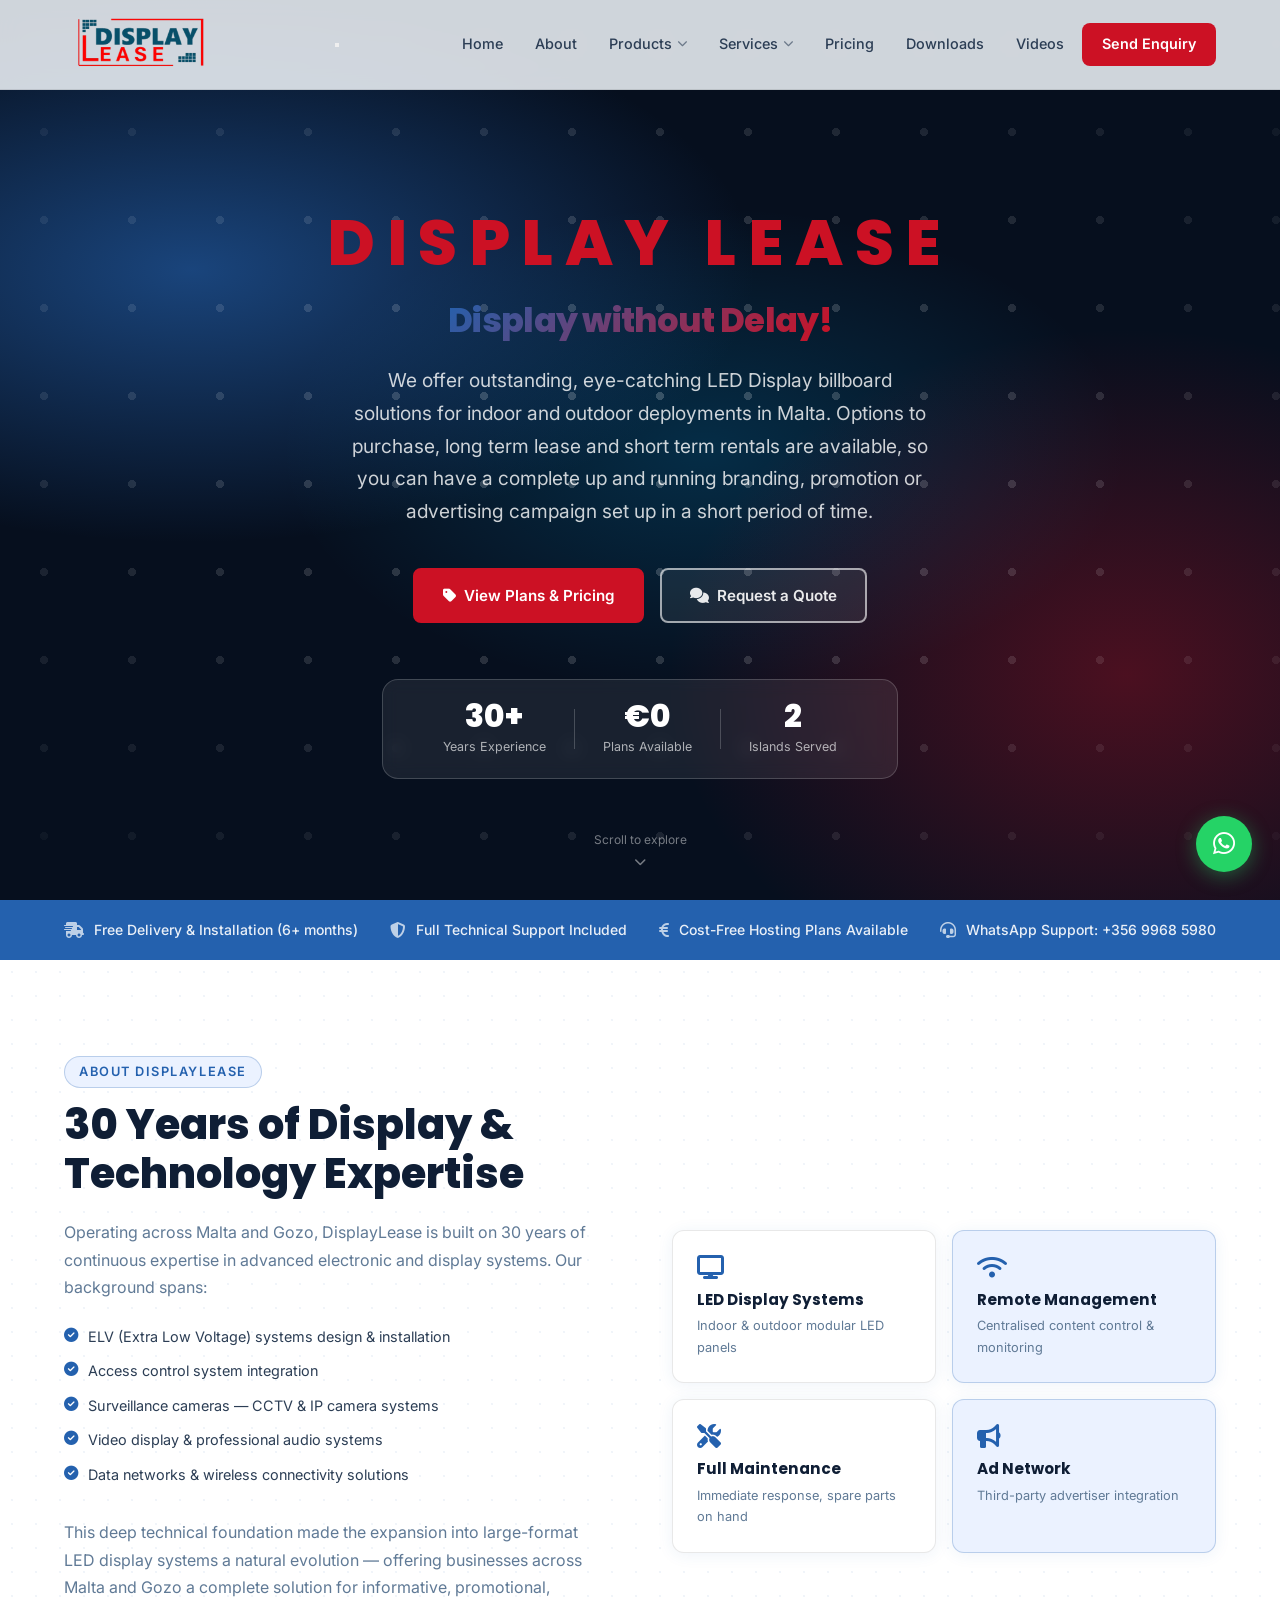
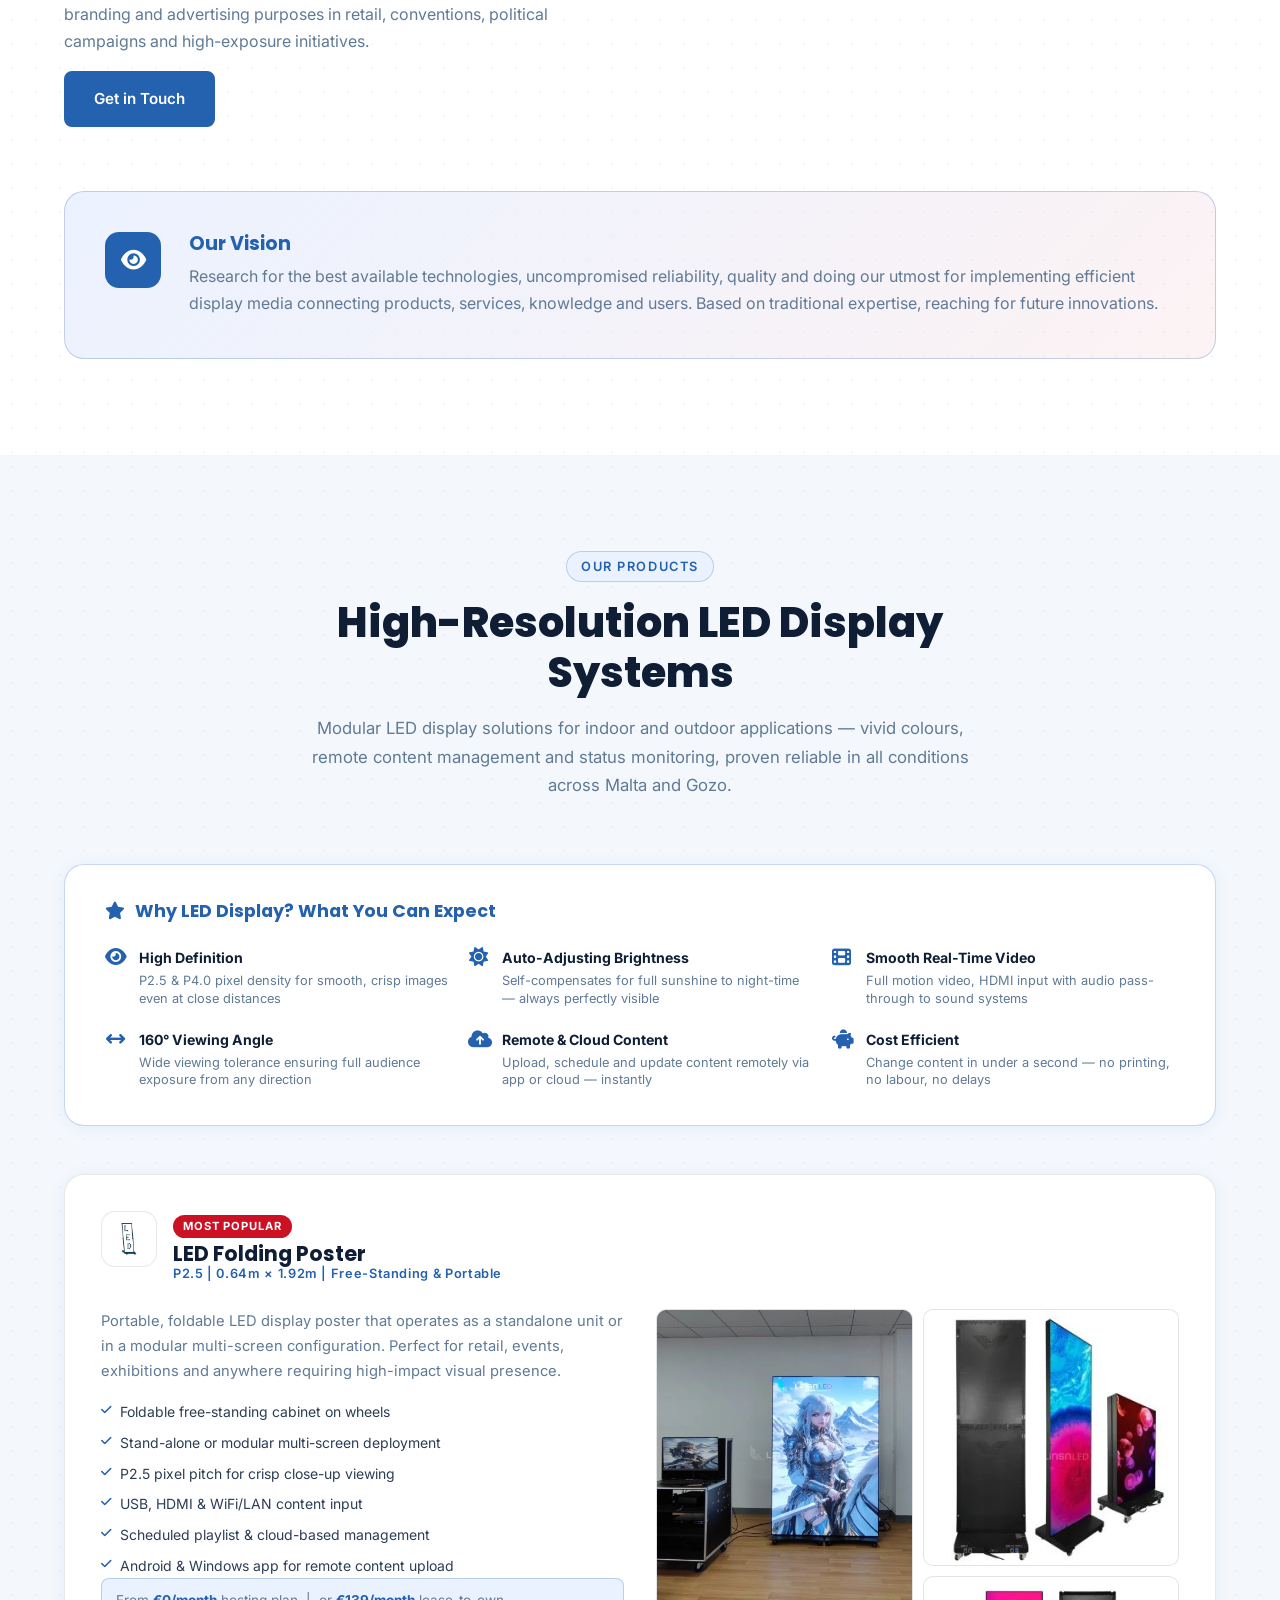
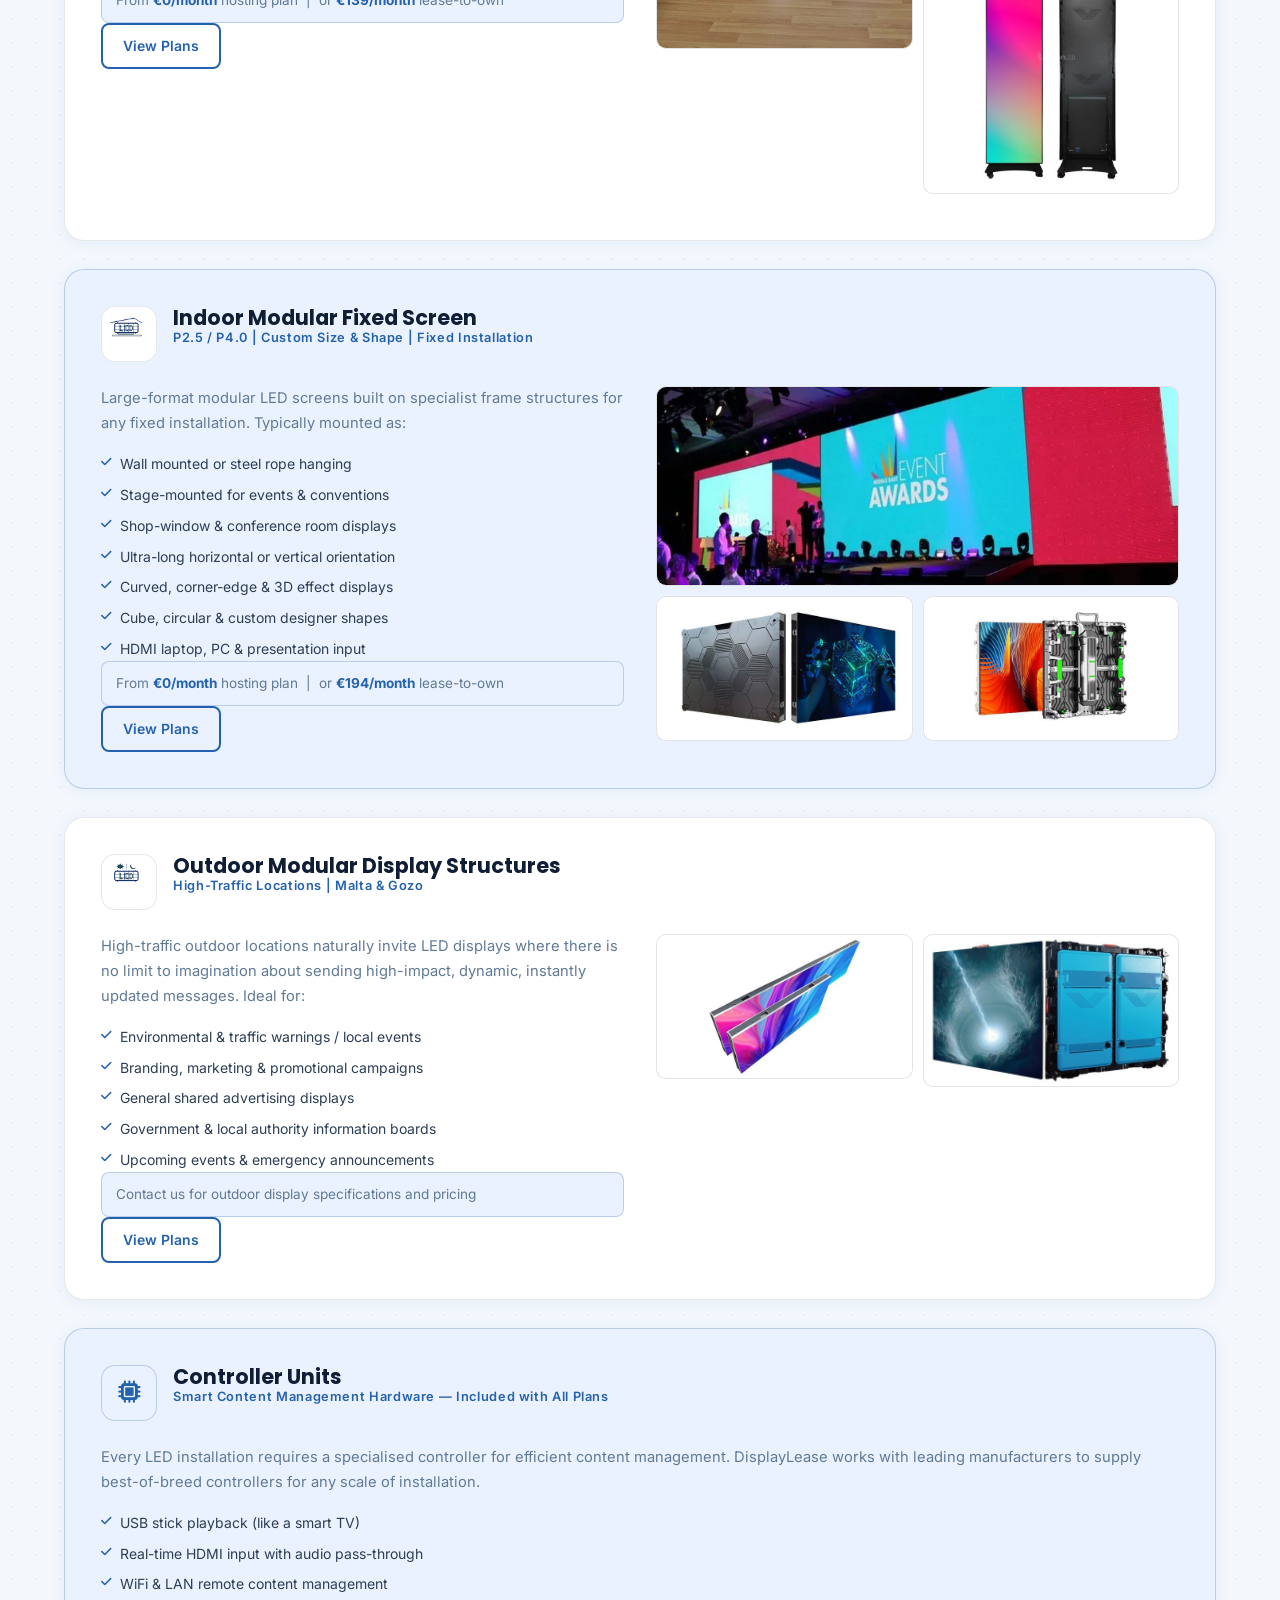
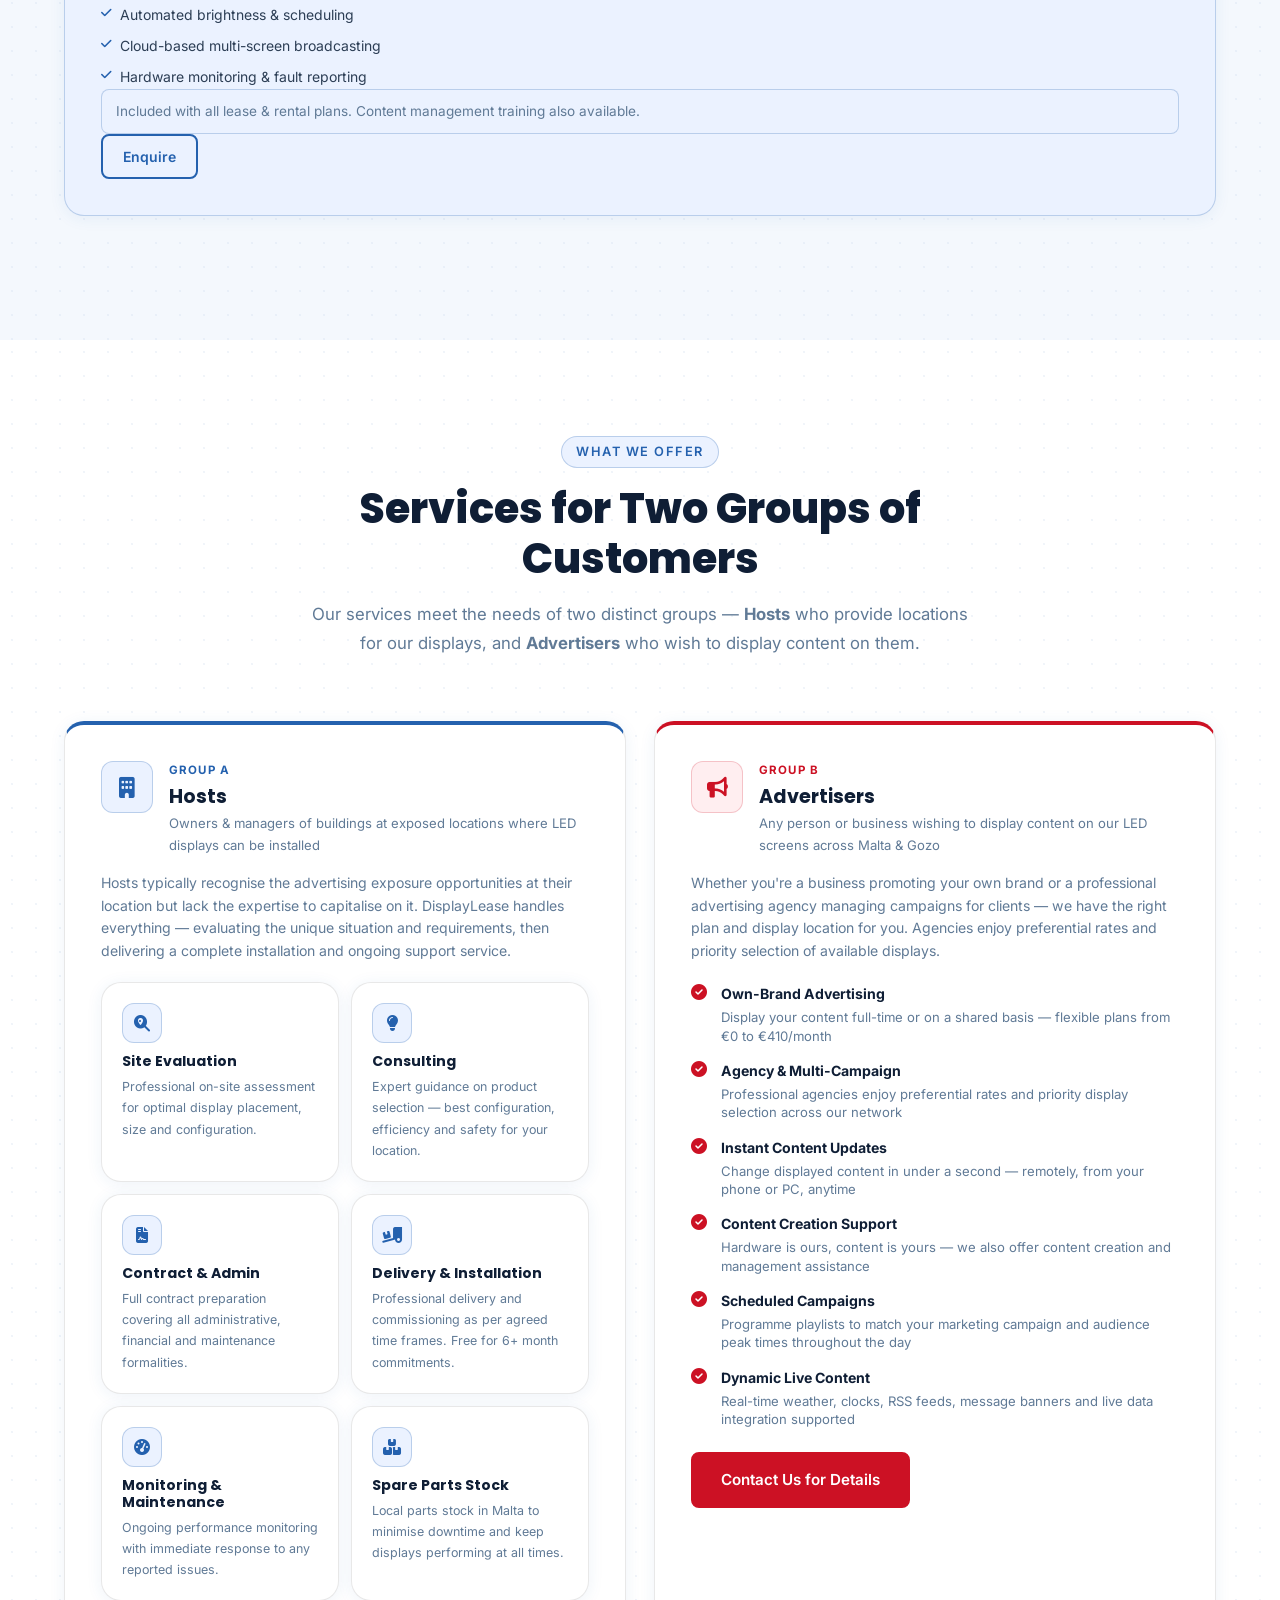
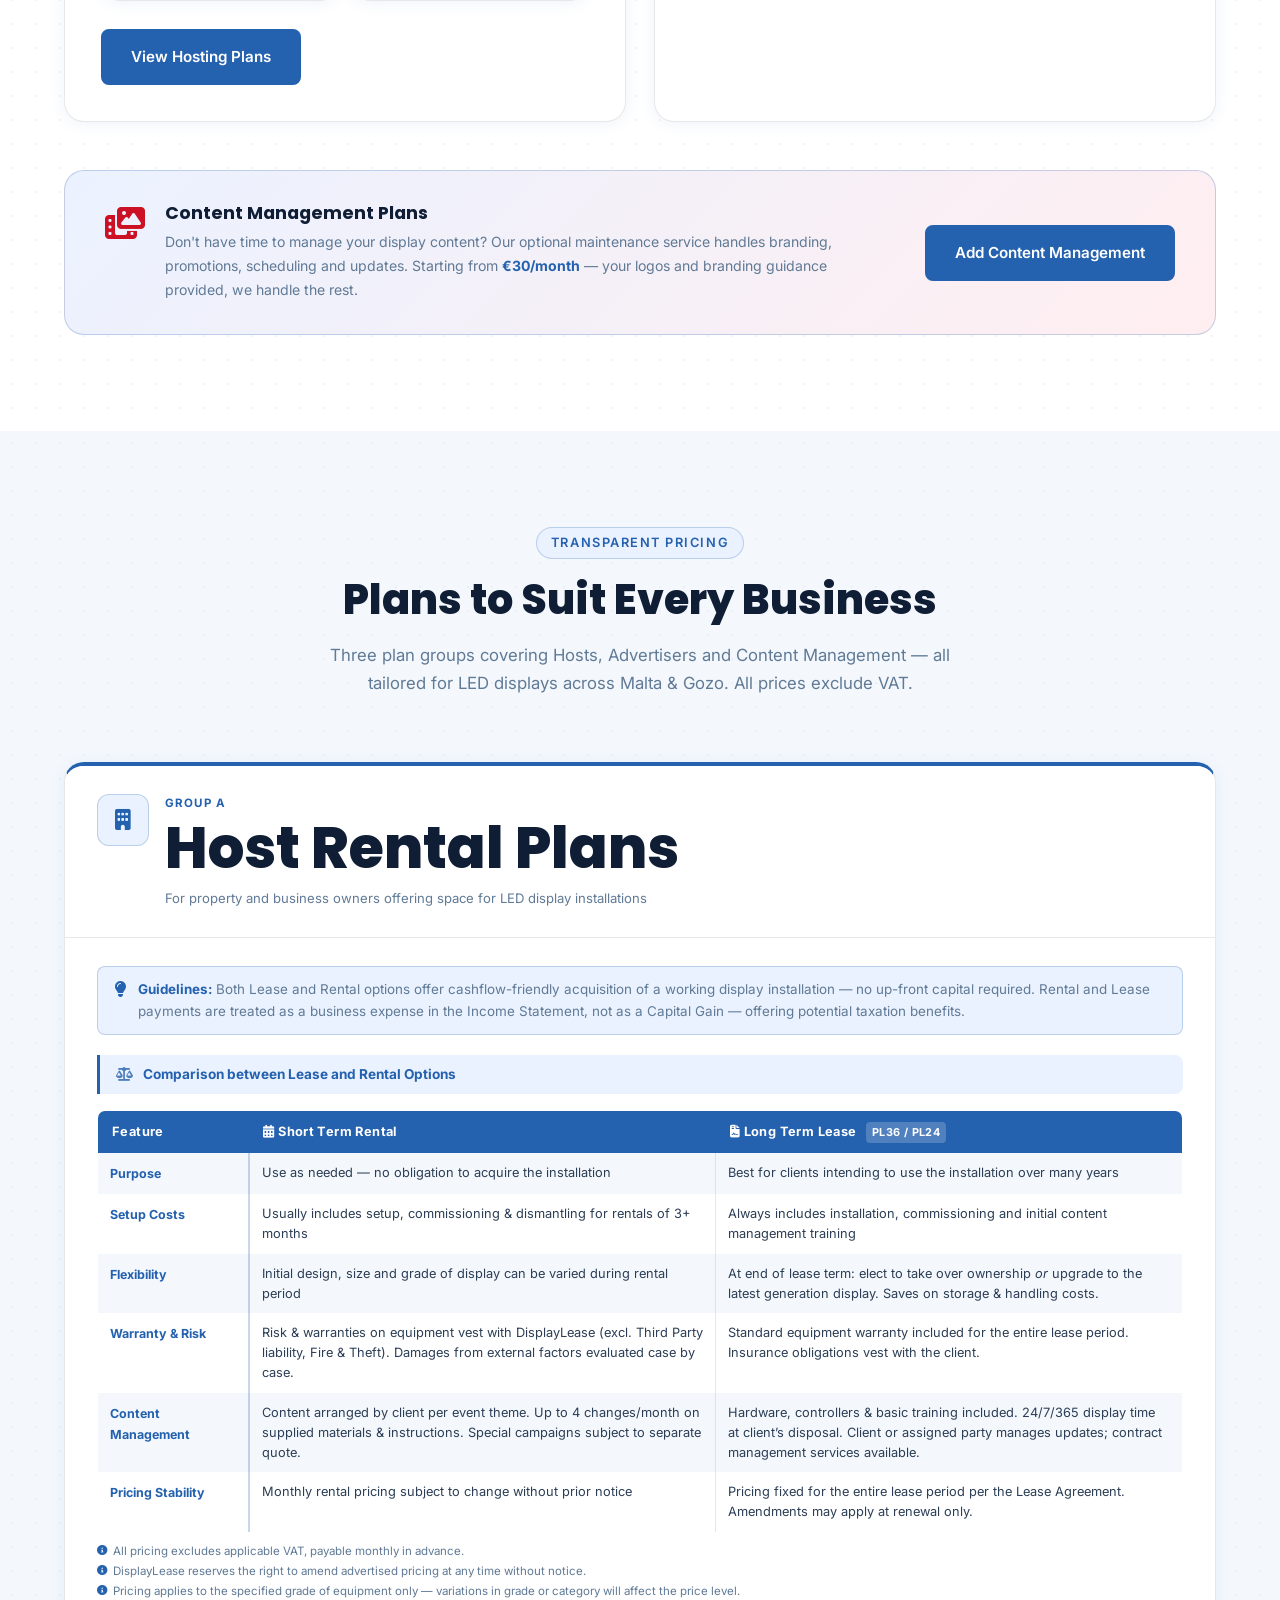
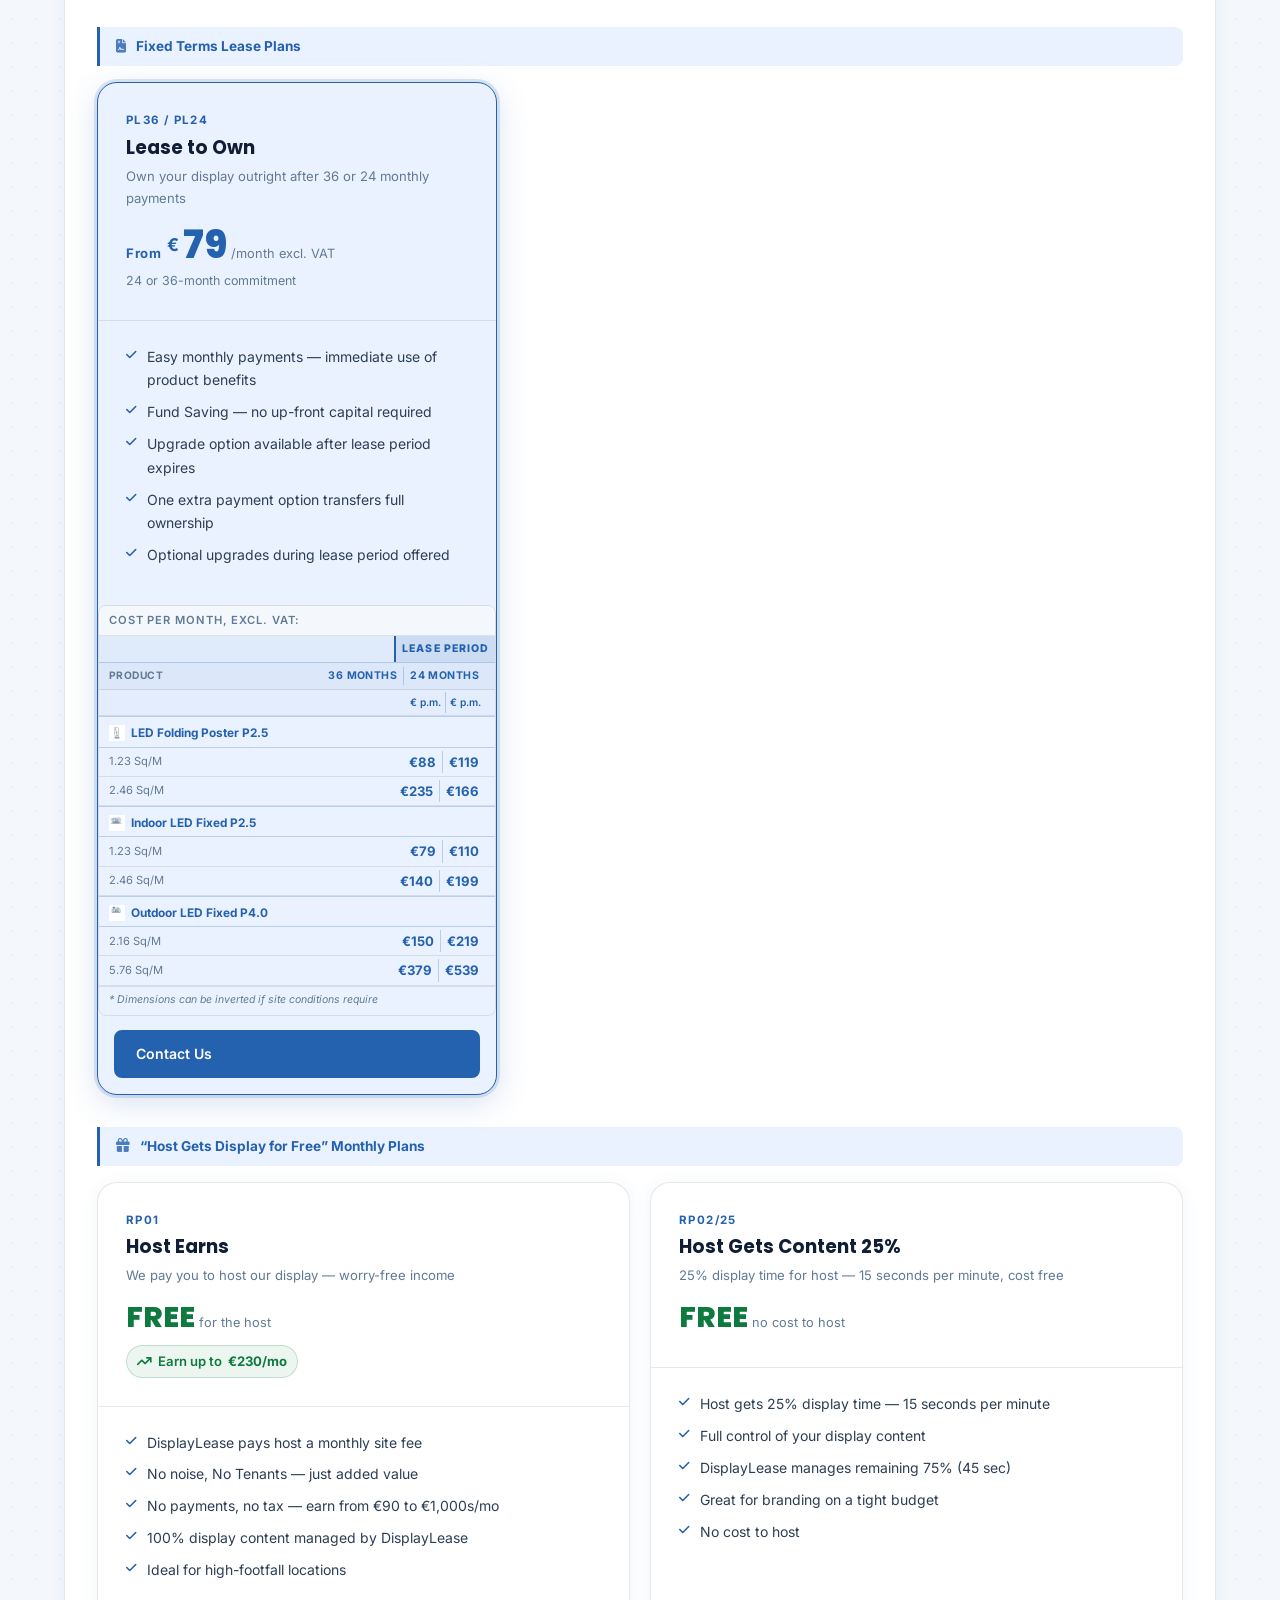
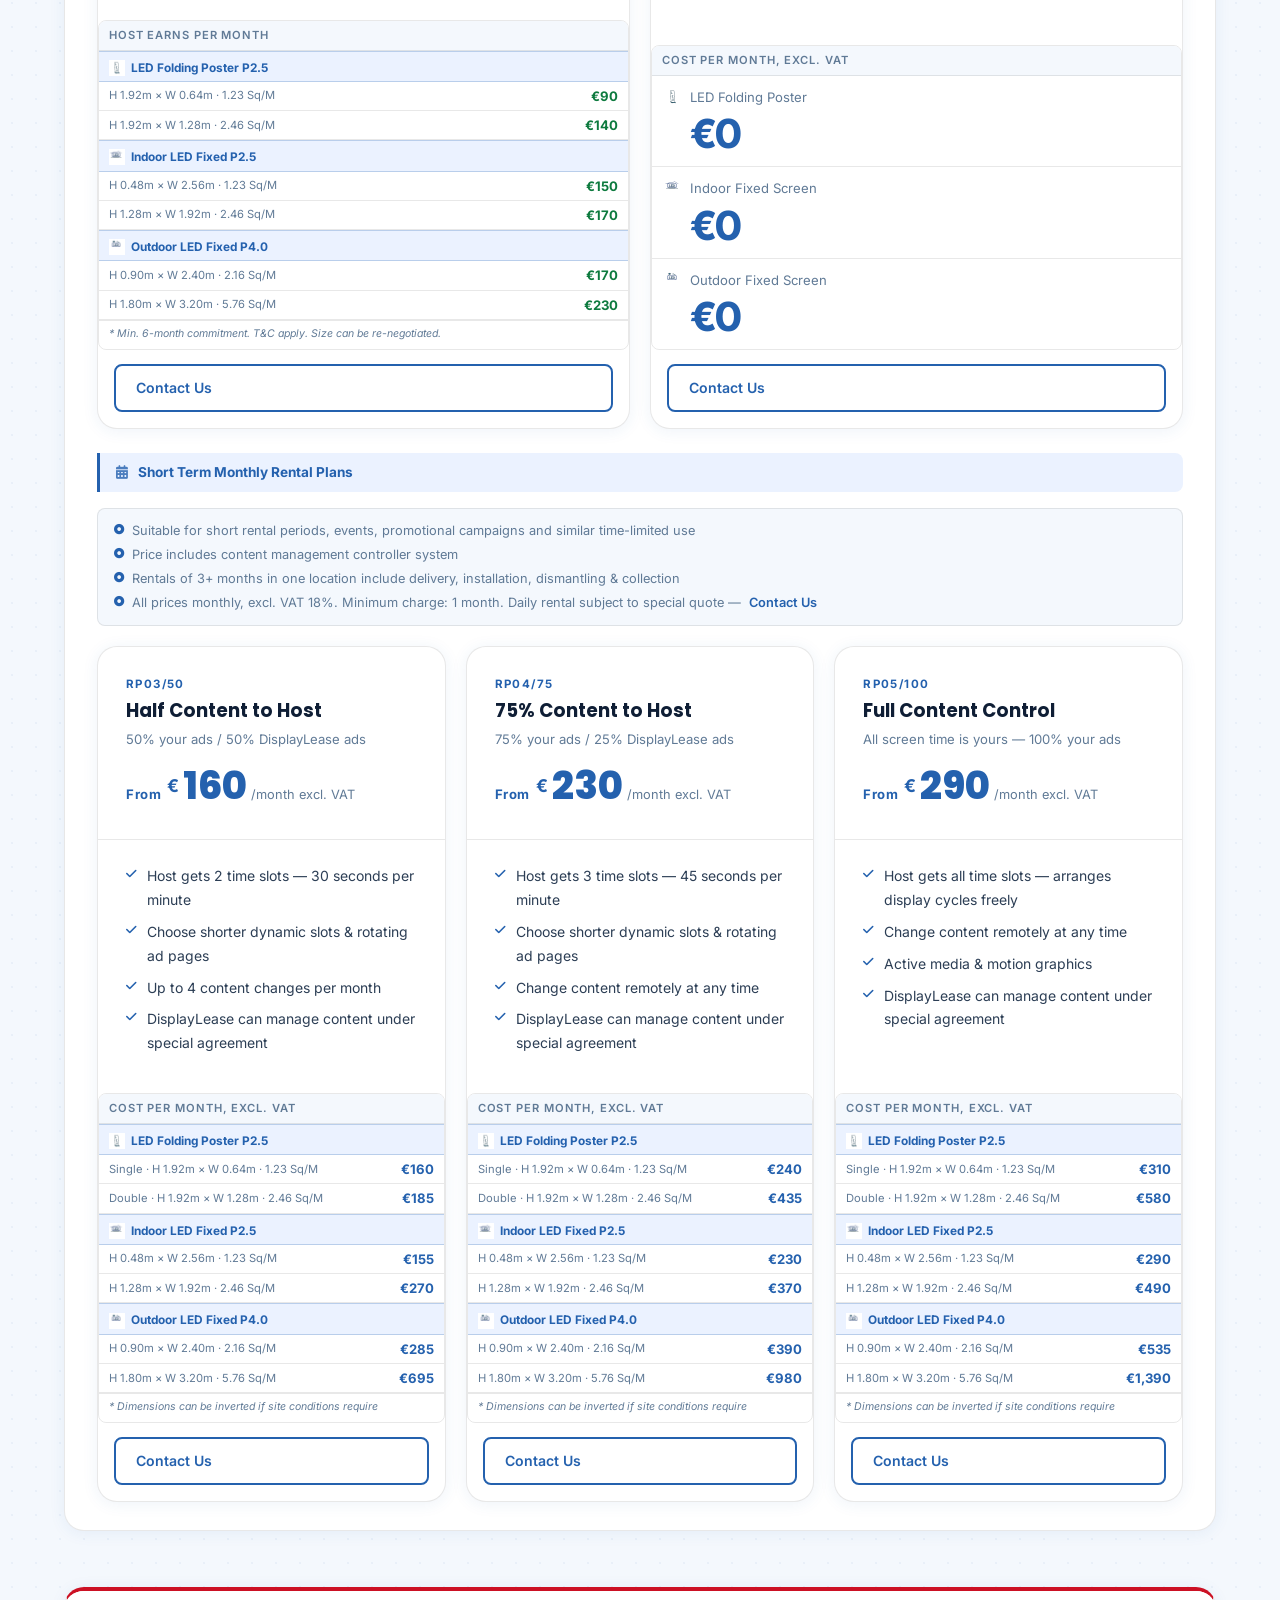
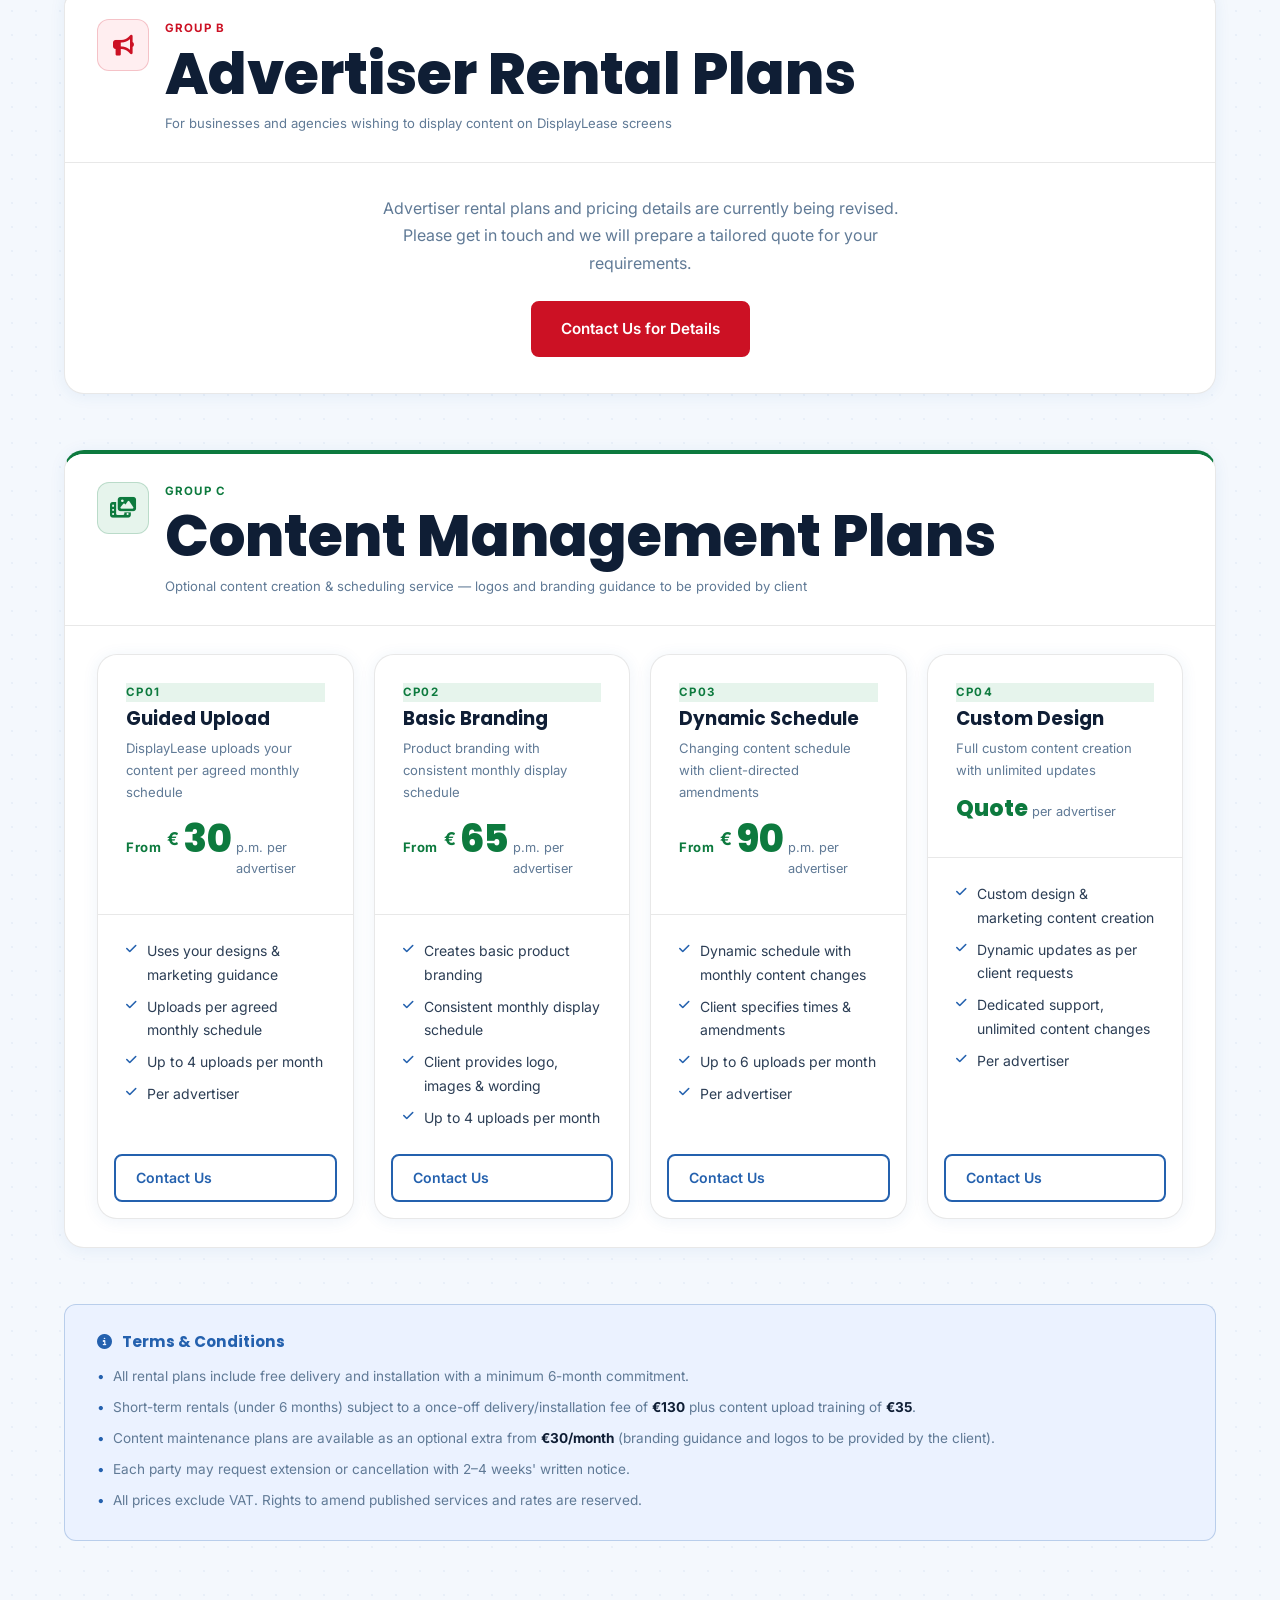
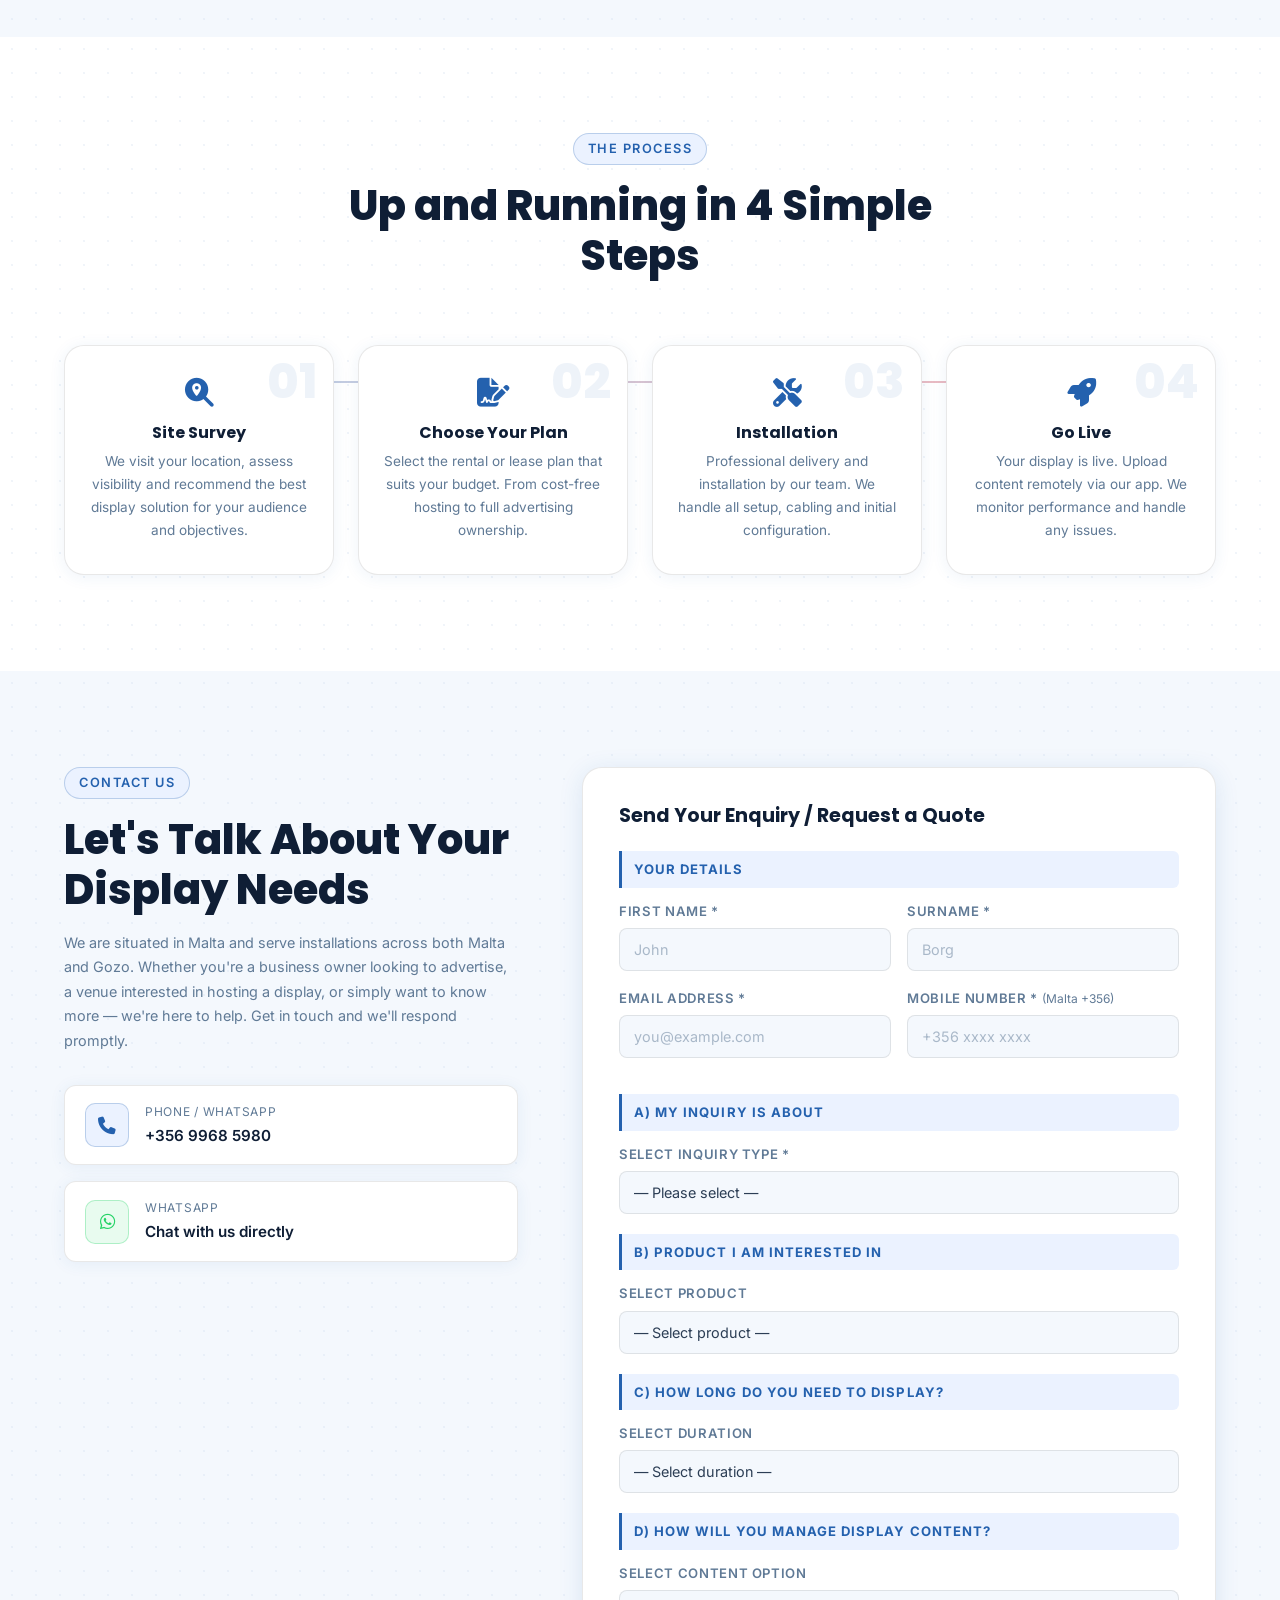
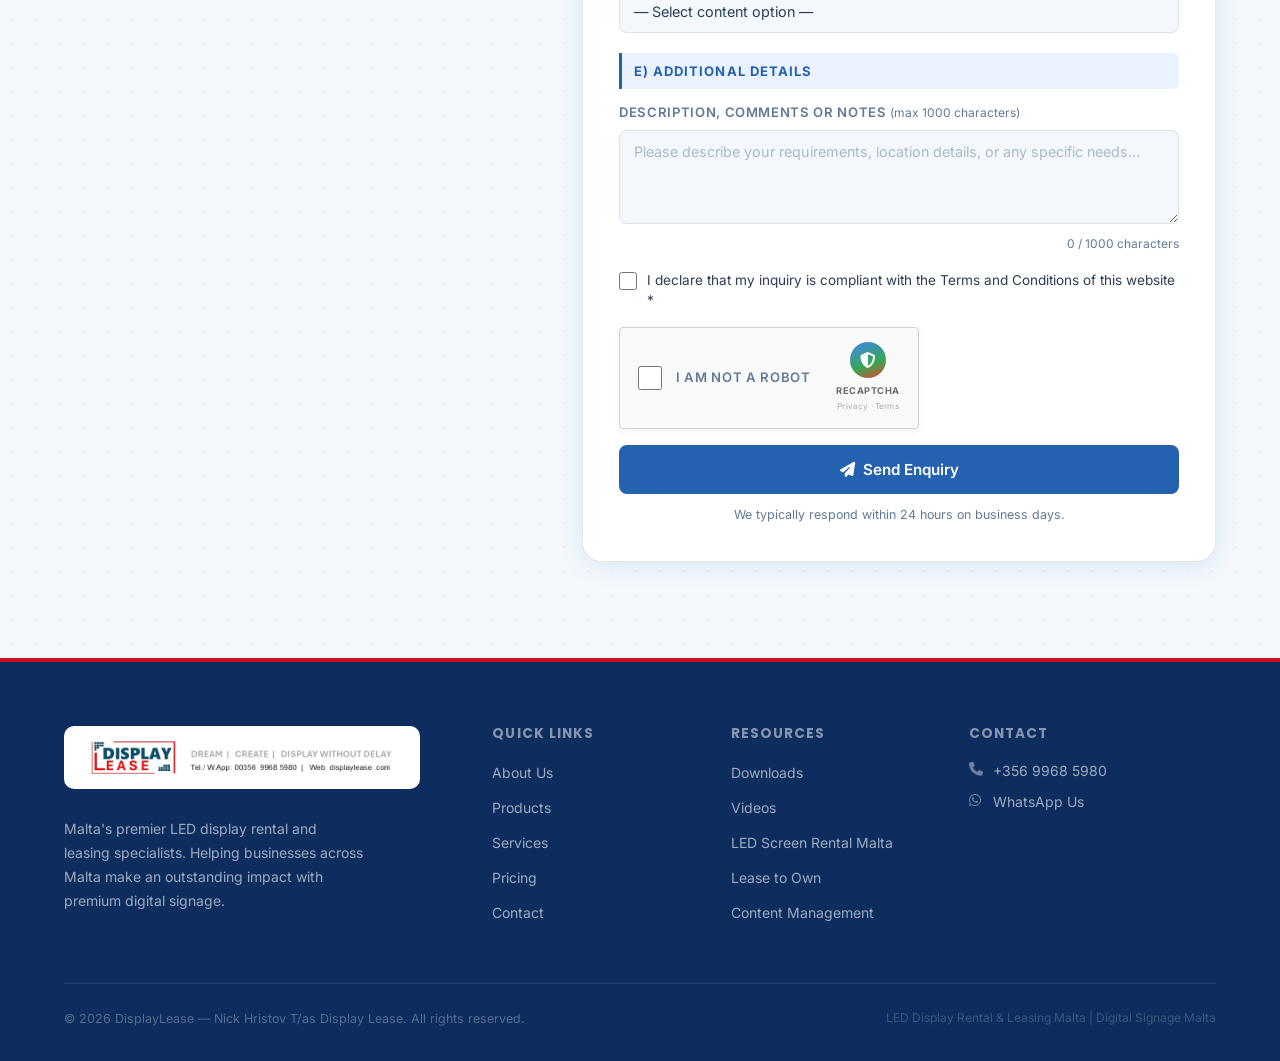
==== commit d2e14d04: "Pricing Group A: add comparison table + rebuild all host plans (PL36/PL24, RP01-05) Co-authored-by: " ====
--- a/index.html
+++ b/index.html
@@ -46,6 +46,260 @@
 <p class="section-desc">Three plan groups covering Hosts, Advertisers and Content Management — all tailored for LED displays across Malta &amp; Gozo. All prices exclude VAT.</p>
 </div>
 <span id="pricing-poster"></span><span id="pricing-indoor"></span><span id="pricing-outdoor"></span>
+<div class="pricing-group pricing-group-host" id="pricing-host">
+<div class="pricing-group-header" data-animate>
+<div class="pricing-group-icon"><i class="fa-solid fa-building"></i></div>
+<div>
+<div class="pricing-group-label">Group A</div>
+<h3>Host Rental Plans</h3>
+<p>For property and business owners offering space for LED display installations</p>
+</div>
+</div>
+<div class="pricing-group-body">
+<div class="compare-guidelines">
+<i class="fa-solid fa-lightbulb"></i>
+<div>
+<strong>Guidelines:</strong> Both Lease and Rental options offer cashflow-friendly acquisition of a working display installation &mdash; no up-front capital required.
+Rental and Lease payments are treated as a business expense in the Income Statement, not as a Capital Gain &mdash; offering potential taxation benefits.
+</div>
+</div>
+<div class="pricing-sub-label"><i class="fa-solid fa-scale-balanced"></i> Comparison between Lease and Rental Options</div>
+<div class="compare-wrap">
+<table class="compare-table">
+<thead>
+<tr>
+<th class="compare-feature-col">Feature</th>
+<th class="compare-rental-col"><i class="fa-solid fa-calendar-days"></i> Short Term Rental</th>
+<th class="compare-lease-col"><i class="fa-solid fa-file-contract"></i> Long Term Lease <span class="compare-plans-badge">PL36 / PL24</span></th>
+</tr>
+</thead>
+<tbody>
+<tr>
+<td class="compare-feature">Purpose</td>
+<td class="compare-rental">Use as needed &mdash; no obligation to acquire the installation</td>
+<td class="compare-lease">Best for clients intending to use the installation over many years</td>
+</tr>
+<tr>
+<td class="compare-feature">Setup Costs</td>
+<td class="compare-rental">Usually includes setup, commissioning &amp; dismantling for rentals of 3+ months</td>
+<td class="compare-lease">Always includes installation, commissioning and initial content management training</td>
+</tr>
+<tr>
+<td class="compare-feature">Flexibility</td>
+<td class="compare-rental">Initial design, size and grade of display can be varied during rental period</td>
+<td class="compare-lease">At end of lease term: elect to take over ownership <em>or</em> upgrade to the latest generation display. Saves on storage &amp; handling costs.</td>
+</tr>
+<tr>
+<td class="compare-feature">Warranty &amp; Risk</td>
+<td class="compare-rental">Risk &amp; warranties on equipment vest with DisplayLease (excl. Third Party liability, Fire &amp; Theft). Damages from external factors evaluated case by case.</td>
+<td class="compare-lease">Standard equipment warranty included for the entire lease period. Insurance obligations vest with the client.</td>
+</tr>
+<tr>
+<td class="compare-feature">Content Management</td>
+<td class="compare-rental">Content arranged by client per event theme. Up to 4 changes/month on supplied materials &amp; instructions. Special campaigns subject to separate quote.</td>
+<td class="compare-lease">Hardware, controllers &amp; basic training included. 24/7/365 display time at client&rsquo;s disposal. Client or assigned party manages updates; contract management services available.</td>
+</tr>
+<tr>
+<td class="compare-feature">Pricing Stability</td>
+<td class="compare-rental">Monthly rental pricing subject to change without prior notice</td>
+<td class="compare-lease">Pricing fixed for the entire lease period per the Lease Agreement. Amendments may apply at renewal only.</td>
+</tr>
+</tbody>
+</table>
+<div class="compare-footnotes">
+<p><i class="fa-solid fa-circle-info"></i> All pricing excludes applicable VAT, payable monthly in advance.</p>
+<p><i class="fa-solid fa-circle-info"></i> DisplayLease reserves the right to amend advertised pricing at any time without notice.</p>
+<p><i class="fa-solid fa-circle-info"></i> Pricing applies to the specified grade of equipment only &mdash; variations in grade or category will affect the price level.</p>
+</div>
+</div>
+<div class="pricing-sub-label" style="margin-top:8px"><i class="fa-solid fa-file-contract"></i> Fixed Terms Lease Plans</div>
+<div class="pricing-cards-row" style="margin-bottom:32px">
+<div class="pricing-card featured" data-animate>
+<div class="pricing-card-header">
+<div class="plan-code">PL36 / PL24</div>
+<h3>Lease to Own</h3>
+<p class="plan-desc">Own your display outright after 36 or 24 monthly payments</p>
+<div class="plan-price"><span class="price-from">From </span><span class="price-currency">&euro;</span><span class="price-amount">79</span><span class="price-period">/month excl. VAT</span></div>
+<div class="plan-duration">24 or 36-month commitment</div>
+</div>
+<ul class="plan-features">
+<li><i class="fa-solid fa-check"></i> Easy monthly payments &mdash; immediate use of product benefits</li>
+<li><i class="fa-solid fa-check"></i> Fund Saving &mdash; no up-front capital required</li>
+<li><i class="fa-solid fa-check"></i> Upgrade option available after lease period expires</li>
+<li><i class="fa-solid fa-check"></i> One extra payment option transfers full ownership</li>
+<li><i class="fa-solid fa-check"></i> Optional upgrades during lease period offered</li>
+</ul>
+<div class="plan-product-prices pl24-prices">
+<div class="ppp-header">Cost Per Month, excl. VAT:</div>
+<div class="pl24-period-header"><span></span><span class="pl24-period-span">LEASE PERIOD</span></div>
+<div class="pl24-terms-row"><span class="pl24-desc-col">Product</span><span class="pl24-term">36 Months</span><span class="pl24-term pl24-vborder">24 Months</span></div>
+<div class="pl24-units-row"><span></span><span class="pl24-unit">&euro; p.m.</span><span class="pl24-unit pl24-vborder">&euro; p.m.</span></div>
+<div class="pl24-prod-head"><img src="images/icon-fold-poster.png" class="ppp-icon" alt="Folding Poster"><span>LED Folding Poster P2.5</span></div>
+<div class="pl24-size-row"><span class="pl24-dim">1.23 Sq/M</span><span class="pl24-p">&euro;88</span><span class="pl24-p pl24-vborder">&euro;119</span></div>
+<div class="pl24-size-row"><span class="pl24-dim">2.46 Sq/M</span><span class="pl24-p">&euro;235</span><span class="pl24-p pl24-vborder">&euro;166</span></div>
+<div class="pl24-prod-head"><img src="images/icon-indoor-display.png" class="ppp-icon" alt="Indoor Screen"><span>Indoor LED Fixed P2.5</span></div>
+<div class="pl24-size-row"><span class="pl24-dim">1.23 Sq/M</span><span class="pl24-p">&euro;79</span><span class="pl24-p pl24-vborder">&euro;110</span></div>
+<div class="pl24-size-row"><span class="pl24-dim">2.46 Sq/M</span><span class="pl24-p">&euro;140</span><span class="pl24-p pl24-vborder">&euro;199</span></div>
+<div class="pl24-prod-head"><img src="images/icon-outdoor-display.png" class="ppp-icon" alt="Outdoor Screen"><span>Outdoor LED Fixed P4.0</span></div>
+<div class="pl24-size-row"><span class="pl24-dim">2.16 Sq/M</span><span class="pl24-p">&euro;150</span><span class="pl24-p pl24-vborder">&euro;219</span></div>
+<div class="pl24-size-row"><span class="pl24-dim">5.76 Sq/M</span><span class="pl24-p">&euro;379</span><span class="pl24-p pl24-vborder">&euro;539</span></div>
+<div class="pl24-remark">* Dimensions can be inverted if site conditions require</div>
+</div>
+<a href="#contact" class="btn btn-primary btn-block">Contact Us</a>
+</div>
+</div>
+<div class="pricing-sub-label"><i class="fa-solid fa-gift"></i> &ldquo;Host Gets Display for Free&rdquo; Monthly Plans</div>
+<div class="pricing-cards-row" style="margin-bottom:8px">
+<div class="pricing-card" data-animate>
+<div class="pricing-card-header">
+<div class="plan-code">RP01</div>
+<h3>Host Earns</h3>
+<p class="plan-desc">We pay you to host our display &mdash; worry-free income</p>
+<div class="plan-price"><span class="price-amount free">FREE</span><span class="price-period">for the host</span></div>
+<div class="earning-badge"><i class="fa-solid fa-arrow-trend-up"></i> Earn up to <strong>&euro;230/mo</strong></div>
+</div>
+<ul class="plan-features">
+<li><i class="fa-solid fa-check"></i> DisplayLease pays host a monthly site fee</li>
+<li><i class="fa-solid fa-check"></i> No noise, No Tenants &mdash; just added value</li>
+<li><i class="fa-solid fa-check"></i> No payments, no tax &mdash; earn from &euro;90 to &euro;1,000s/mo</li>
+<li><i class="fa-solid fa-check"></i> 100% display content managed by DisplayLease</li>
+<li><i class="fa-solid fa-check"></i> Ideal for high-footfall locations</li>
+</ul>
+<div class="plan-product-prices rp-prices">
+<div class="ppp-header">Host Earns Per Month</div>
+<div class="pl24-prod-head"><img src="images/icon-fold-poster.png" class="ppp-icon" alt="Folding Poster"><span>LED Folding Poster P2.5</span></div>
+<div class="rp-size-row"><span class="rp-dim">H 1.92m &times; W 0.64m &middot; 1.23 Sq/M</span><span class="rp-p rp-earn">&euro;90</span></div>
+<div class="rp-size-row"><span class="rp-dim">H 1.92m &times; W 1.28m &middot; 2.46 Sq/M</span><span class="rp-p rp-earn">&euro;140</span></div>
+<div class="pl24-prod-head"><img src="images/icon-indoor-display.png" class="ppp-icon" alt="Indoor Screen"><span>Indoor LED Fixed P2.5</span></div>
+<div class="rp-size-row"><span class="rp-dim">H 0.48m &times; W 2.56m &middot; 1.23 Sq/M</span><span class="rp-p rp-earn">&euro;150</span></div>
+<div class="rp-size-row"><span class="rp-dim">H 1.28m &times; W 1.92m &middot; 2.46 Sq/M</span><span class="rp-p rp-earn">&euro;170</span></div>
+<div class="pl24-prod-head"><img src="images/icon-outdoor-display.png" class="ppp-icon" alt="Outdoor Screen"><span>Outdoor LED Fixed P4.0</span></div>
+<div class="rp-size-row"><span class="rp-dim">H 0.90m &times; W 2.40m &middot; 2.16 Sq/M</span><span class="rp-p rp-earn">&euro;170</span></div>
+<div class="rp-size-row"><span class="rp-dim">H 1.80m &times; W 3.20m &middot; 5.76 Sq/M</span><span class="rp-p rp-earn">&euro;230</span></div>
+<div class="pl24-remark">* Min. 6-month commitment. T&amp;C apply. Size can be re-negotiated.</div>
+</div>
+<a href="#contact" class="btn btn-outline btn-block">Contact Us</a>
+</div>
+<div class="pricing-card" data-animate>
+<div class="pricing-card-header">
+<div class="plan-code">RP02/25</div>
+<h3>Host Gets Content 25%</h3>
+<p class="plan-desc">25% display time for host &mdash; 15 seconds per minute, cost free</p>
+<div class="plan-price"><span class="price-amount free">FREE</span><span class="price-period">no cost to host</span></div>
+</div>
+<ul class="plan-features">
+<li><i class="fa-solid fa-check"></i> Host gets 25% display time &mdash; 15 seconds per minute</li>
+<li><i class="fa-solid fa-check"></i> Full control of your display content</li>
+<li><i class="fa-solid fa-check"></i> DisplayLease manages remaining 75% (45 sec)</li>
+<li><i class="fa-solid fa-check"></i> Great for branding on a tight budget</li>
+<li><i class="fa-solid fa-check"></i> No cost to host</li>
+</ul>
+<div class="plan-product-prices">
+<div class="ppp-header">Cost Per Month, excl. VAT</div>
+<div class="ppp-row"><img src="images/icon-fold-poster.png" class="ppp-icon" alt="Folding Poster"><span class="ppp-product">LED Folding Poster</span><span class="ppp-price ppp-free">&euro;0</span></div>
+<div class="ppp-row"><img src="images/icon-indoor-display.png" class="ppp-icon" alt="Indoor Screen"><span class="ppp-product">Indoor Fixed Screen</span><span class="ppp-price ppp-free">&euro;0</span></div>
+<div class="ppp-row"><img src="images/icon-outdoor-display.png" class="ppp-icon" alt="Outdoor Screen"><span class="ppp-product">Outdoor Fixed Screen</span><span class="ppp-price ppp-free">&euro;0</span></div>
+</div>
+<a href="#contact" class="btn btn-outline btn-block">Contact Us</a>
+</div>
+</div>
+<div class="pricing-sub-label" style="margin-top:24px"><i class="fa-solid fa-calendar-days"></i> Short Term Monthly Rental Plans</div>
+<div class="pricing-sub-info">
+<ul>
+<li><i class="fa-solid fa-circle-dot"></i> Suitable for short rental periods, events, promotional campaigns and similar time-limited use</li>
+<li><i class="fa-solid fa-circle-dot"></i> Price includes content management controller system</li>
+<li><i class="fa-solid fa-circle-dot"></i> Rentals of 3+ months in one location include delivery, installation, dismantling &amp; collection</li>
+<li><i class="fa-solid fa-circle-dot"></i> All prices monthly, excl. VAT 18%. Minimum charge: 1 month. Daily rental subject to special quote &mdash; <a href="#contact">Contact Us</a></li>
+</ul>
+</div>
+<div class="pricing-cards-row three-col">
+<div class="pricing-card" data-animate>
+<div class="pricing-card-header">
+<div class="plan-code">RP03/50</div>
+<h3>Half Content to Host</h3>
+<p class="plan-desc">50% your ads / 50% DisplayLease ads</p>
+<div class="plan-price"><span class="price-from">From </span><span class="price-currency">&euro;</span><span class="price-amount">160</span><span class="price-period">/month excl. VAT</span></div>
+</div>
+<ul class="plan-features">
+<li><i class="fa-solid fa-check"></i> Host gets 2 time slots &mdash; 30 seconds per minute</li>
+<li><i class="fa-solid fa-check"></i> Choose shorter dynamic slots &amp; rotating ad pages</li>
+<li><i class="fa-solid fa-check"></i> Up to 4 content changes per month</li>
+<li><i class="fa-solid fa-check"></i> DisplayLease can manage content under special agreement</li>
+</ul>
+<div class="plan-product-prices rp-prices">
+<div class="ppp-header">Cost Per Month, excl. VAT</div>
+<div class="pl24-prod-head"><img src="images/icon-fold-poster.png" class="ppp-icon" alt="Folding Poster"><span>LED Folding Poster P2.5</span></div>
+<div class="rp-size-row"><span class="rp-dim">Single &middot; H 1.92m &times; W 0.64m &middot; 1.23 Sq/M</span><span class="rp-p">&euro;160</span></div>
+<div class="rp-size-row"><span class="rp-dim">Double &middot; H 1.92m &times; W 1.28m &middot; 2.46 Sq/M</span><span class="rp-p">&euro;185</span></div>
+<div class="pl24-prod-head"><img src="images/icon-indoor-display.png" class="ppp-icon" alt="Indoor Screen"><span>Indoor LED Fixed P2.5</span></div>
+<div class="rp-size-row"><span class="rp-dim">H 0.48m &times; W 2.56m &middot; 1.23 Sq/M</span><span class="rp-p">&euro;155</span></div>
+<div class="rp-size-row"><span class="rp-dim">H 1.28m &times; W 1.92m &middot; 2.46 Sq/M</span><span class="rp-p">&euro;270</span></div>
+<div class="pl24-prod-head"><img src="images/icon-outdoor-display.png" class="ppp-icon" alt="Outdoor Screen"><span>Outdoor LED Fixed P4.0</span></div>
+<div class="rp-size-row"><span class="rp-dim">H 0.90m &times; W 2.40m &middot; 2.16 Sq/M</span><span class="rp-p">&euro;285</span></div>
+<div class="rp-size-row"><span class="rp-dim">H 1.80m &times; W 3.20m &middot; 5.76 Sq/M</span><span class="rp-p">&euro;695</span></div>
+<div class="pl24-remark">* Dimensions can be inverted if site conditions require</div>
+</div>
+<a href="#contact" class="btn btn-outline btn-block">Contact Us</a>
+</div>
+<div class="pricing-card" data-animate>
+<div class="pricing-card-header">
+<div class="plan-code">RP04/75</div>
+<h3>75% Content to Host</h3>
+<p class="plan-desc">75% your ads / 25% DisplayLease ads</p>
+<div class="plan-price"><span class="price-from">From </span><span class="price-currency">&euro;</span><span class="price-amount">230</span><span class="price-period">/month excl. VAT</span></div>
+</div>
+<ul class="plan-features">
+<li><i class="fa-solid fa-check"></i> Host gets 3 time slots &mdash; 45 seconds per minute</li>
+<li><i class="fa-solid fa-check"></i> Choose shorter dynamic slots &amp; rotating ad pages</li>
+<li><i class="fa-solid fa-check"></i> Change content remotely at any time</li>
+<li><i class="fa-solid fa-check"></i> DisplayLease can manage content under special agreement</li>
+</ul>
+<div class="plan-product-prices rp-prices">
+<div class="ppp-header">Cost Per Month, excl. VAT</div>
+<div class="pl24-prod-head"><img src="images/icon-fold-poster.png" class="ppp-icon" alt="Folding Poster"><span>LED Folding Poster P2.5</span></div>
+<div class="rp-size-row"><span class="rp-dim">Single &middot; H 1.92m &times; W 0.64m &middot; 1.23 Sq/M</span><span class="rp-p">&euro;240</span></div>
+<div class="rp-size-row"><span class="rp-dim">Double &middot; H 1.92m &times; W 1.28m &middot; 2.46 Sq/M</span><span class="rp-p">&euro;435</span></div>
+<div class="pl24-prod-head"><img src="images/icon-indoor-display.png" class="ppp-icon" alt="Indoor Screen"><span>Indoor LED Fixed P2.5</span></div>
+<div class="rp-size-row"><span class="rp-dim">H 0.48m &times; W 2.56m &middot; 1.23 Sq/M</span><span class="rp-p">&euro;230</span></div>
+<div class="rp-size-row"><span class="rp-dim">H 1.28m &times; W 1.92m &middot; 2.46 Sq/M</span><span class="rp-p">&euro;370</span></div>
+<div class="pl24-prod-head"><img src="images/icon-outdoor-display.png" class="ppp-icon" alt="Outdoor Screen"><span>Outdoor LED Fixed P4.0</span></div>
+<div class="rp-size-row"><span class="rp-dim">H 0.90m &times; W 2.40m &middot; 2.16 Sq/M</span><span class="rp-p">&euro;390</span></div>
+<div class="rp-size-row"><span class="rp-dim">H 1.80m &times; W 3.20m &middot; 5.76 Sq/M</span><span class="rp-p">&euro;980</span></div>
+<div class="pl24-remark">* Dimensions can be inverted if site conditions require</div>
+</div>
+<a href="#contact" class="btn btn-outline btn-block">Contact Us</a>
+</div>
+<div class="pricing-card" data-animate>
+<div class="pricing-card-header">
+<div class="plan-code">RP05/100</div>
+<h3>Full Content Control</h3>
+<p class="plan-desc">All screen time is yours &mdash; 100% your ads</p>
+<div class="plan-price"><span class="price-from">From </span><span class="price-currency">&euro;</span><span class="price-amount">290</span><span class="price-period">/month excl. VAT</span></div>
+</div>
+<ul class="plan-features">
+<li><i class="fa-solid fa-check"></i> Host gets all time slots &mdash; arranges display cycles freely</li>
+<li><i class="fa-solid fa-check"></i> Change content remotely at any time</li>
+<li><i class="fa-solid fa-check"></i> Active media &amp; motion graphics</li>
+<li><i class="fa-solid fa-check"></i> DisplayLease can manage content under special agreement</li>
+</ul>
+<div class="plan-product-prices rp-prices">
+<div class="ppp-header">Cost Per Month, excl. VAT</div>
+<div class="pl24-prod-head"><img src="images/icon-fold-poster.png" class="ppp-icon" alt="Folding Poster"><span>LED Folding Poster P2.5</span></div>
+<div class="rp-size-row"><span class="rp-dim">Single &middot; H 1.92m &times; W 0.64m &middot; 1.23 Sq/M</span><span class="rp-p">&euro;310</span></div>
+<div class="rp-size-row"><span class="rp-dim">Double &middot; H 1.92m &times; W 1.28m &middot; 2.46 Sq/M</span><span class="rp-p">&euro;580</span></div>
+<div class="pl24-prod-head"><img src="images/icon-indoor-display.png" class="ppp-icon" alt="Indoor Screen"><span>Indoor LED Fixed P2.5</span></div>
+<div class="rp-size-row"><span class="rp-dim">H 0.48m &times; W 2.56m &middot; 1.23 Sq/M</span><span class="rp-p">&euro;290</span></div>
+<div class="rp-size-row"><span class="rp-dim">H 1.28m &times; W 1.92m &middot; 2.46 Sq/M</span><span class="rp-p">&euro;490</span></div>
+<div class="pl24-prod-head"><img src="images/icon-outdoor-display.png" class="ppp-icon" alt="Outdoor Screen"><span>Outdoor LED Fixed P4.0</span></div>
+<div class="rp-size-row"><span class="rp-dim">H 0.90m &times; W 2.40m &middot; 2.16 Sq/M</span><span class="rp-p">&euro;535</span></div>
+<div class="rp-size-row"><span class="rp-dim">H 1.80m &times; W 3.20m &middot; 5.76 Sq/M</span><span class="rp-p">&euro;1,390</span></div>
+<div class="pl24-remark">* Dimensions can be inverted if site conditions require</div>
+</div>
+<a href="#contact" class="btn btn-outline btn-block">Contact Us</a>
+</div>
+</div>
+</div>
+</div>
 <div class="pricing-group pricing-group-advertiser" id="pricing-advertiser">
 <div class="pricing-group-header" data-animate>
 <div class="pricing-group-icon"><i class="fa-solid fa-bullhorn"></i></div>
--- a/css/styles.css
+++ b/css/styles.css
@@ -28,6 +28,26 @@
 .pricing-sub-info li{display:flex;gap:8px;align-items:flex-start;line-height:1.5}
 .pricing-sub-info li i{color:var(--primary);font-size:.65rem;margin-top:4px;flex-shrink:0}
 .pricing-sub-info li a{color:var(--primary);font-weight:600}
+.compare-guidelines{display:flex;gap:12px;align-items:flex-start;background:var(--primary-light);border:1px solid var(--border-accent);border-radius:8px;padding:12px 16px;margin-bottom:20px;font-size:.84rem;color:var(--text-muted);line-height:1.6}
+.compare-guidelines i{color:var(--primary);font-size:1rem;flex-shrink:0;margin-top:2px}
+.compare-guidelines strong{color:var(--primary)}
+.compare-wrap{margin-bottom:28px}
+.compare-table{width:100%;border-collapse:collapse;font-size:.8rem;border:1px solid var(--border-accent);border-radius:8px;overflow:hidden;table-layout:fixed}
+.compare-table thead{background:var(--primary);color:#fff}
+.compare-table thead th{padding:10px 14px;text-align:left;font-size:.8rem;font-weight:700;letter-spacing:.03em;vertical-align:middle}
+.compare-feature-col{width:14%}
+.compare-rental-col,.compare-lease-col{width:43%}
+.compare-plans-badge{display:inline-block;font-size:.68rem;font-weight:700;background:rgba(255,255,255,0.2);border-radius:4px;padding:1px 6px;margin-left:6px;vertical-align:middle}
+.compare-table tbody tr:nth-child(odd){background:var(--bg)}
+.compare-table tbody tr:nth-child(even){background:var(--bg-alt)}
+.compare-table tbody tr:hover{background:var(--primary-light)}
+.compare-feature{font-weight:700;color:var(--primary);padding:10px 12px;border-right:2px solid var(--border-accent);vertical-align:top;font-size:.78rem}
+.compare-rental{padding:10px 12px;border-right:1px solid var(--border);vertical-align:top;color:var(--text);line-height:1.55}
+.compare-lease{padding:10px 12px;vertical-align:top;color:var(--text);line-height:1.55}
+.compare-footnotes{margin-top:10px;display:flex;flex-direction:column;gap:4px}
+.compare-footnotes p{font-size:.72rem;color:var(--text-muted);display:flex;gap:6px;align-items:flex-start;line-height:1.4}
+.compare-footnotes i{font-size:.65rem;margin-top:3px;color:var(--primary);flex-shrink:0}
+@media(max-width:768px){.compare-table{font-size:.74rem;table-layout:auto}.compare-feature-col{width:auto}.compare-rental-col,.compare-lease-col{width:auto}.compare-feature{white-space:normal}}
 
 .price-from{font-size:.82rem;font-weight:700;letter-spacing:.04em;vertical-align:middle;margin-right:2px}
 .pricing-group-host .price-from,.pricing-group-host .price-currency,.pricing-group-host .price-amount:not(.free){color:var(--primary)}
